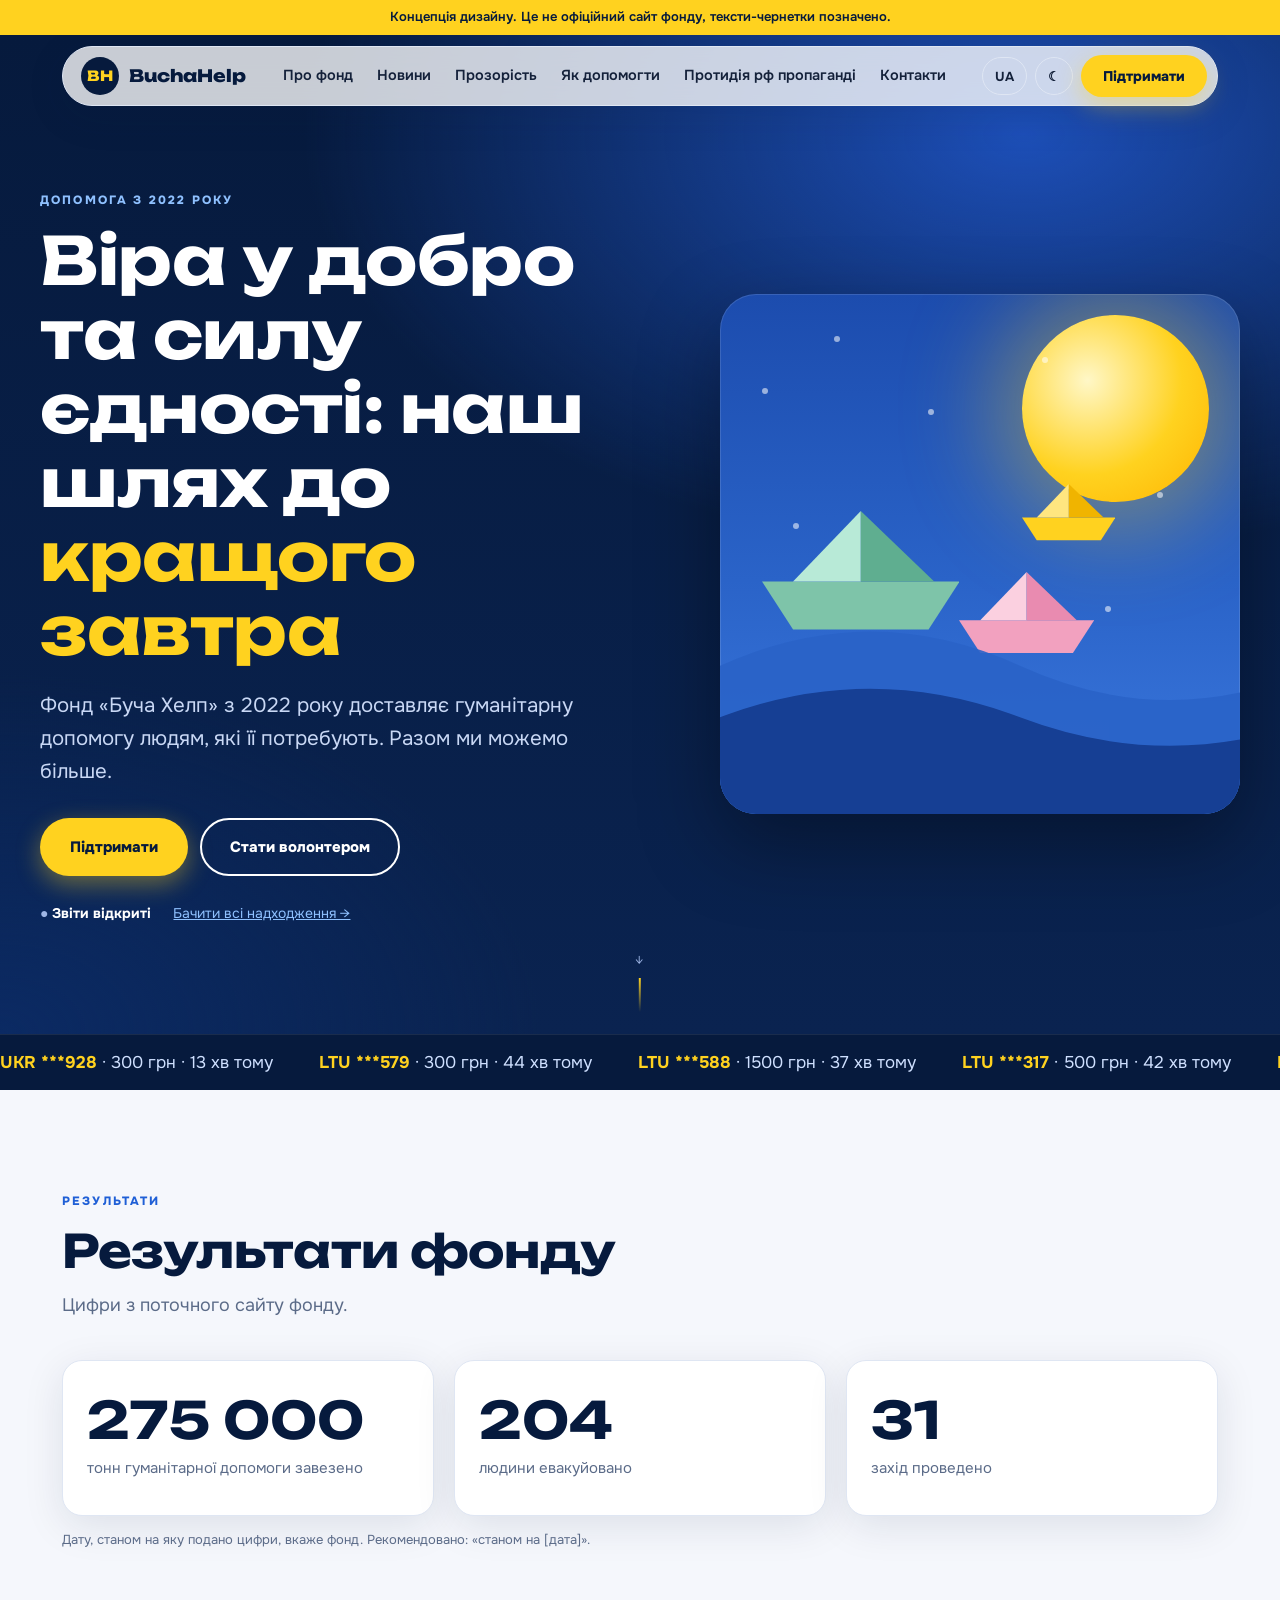
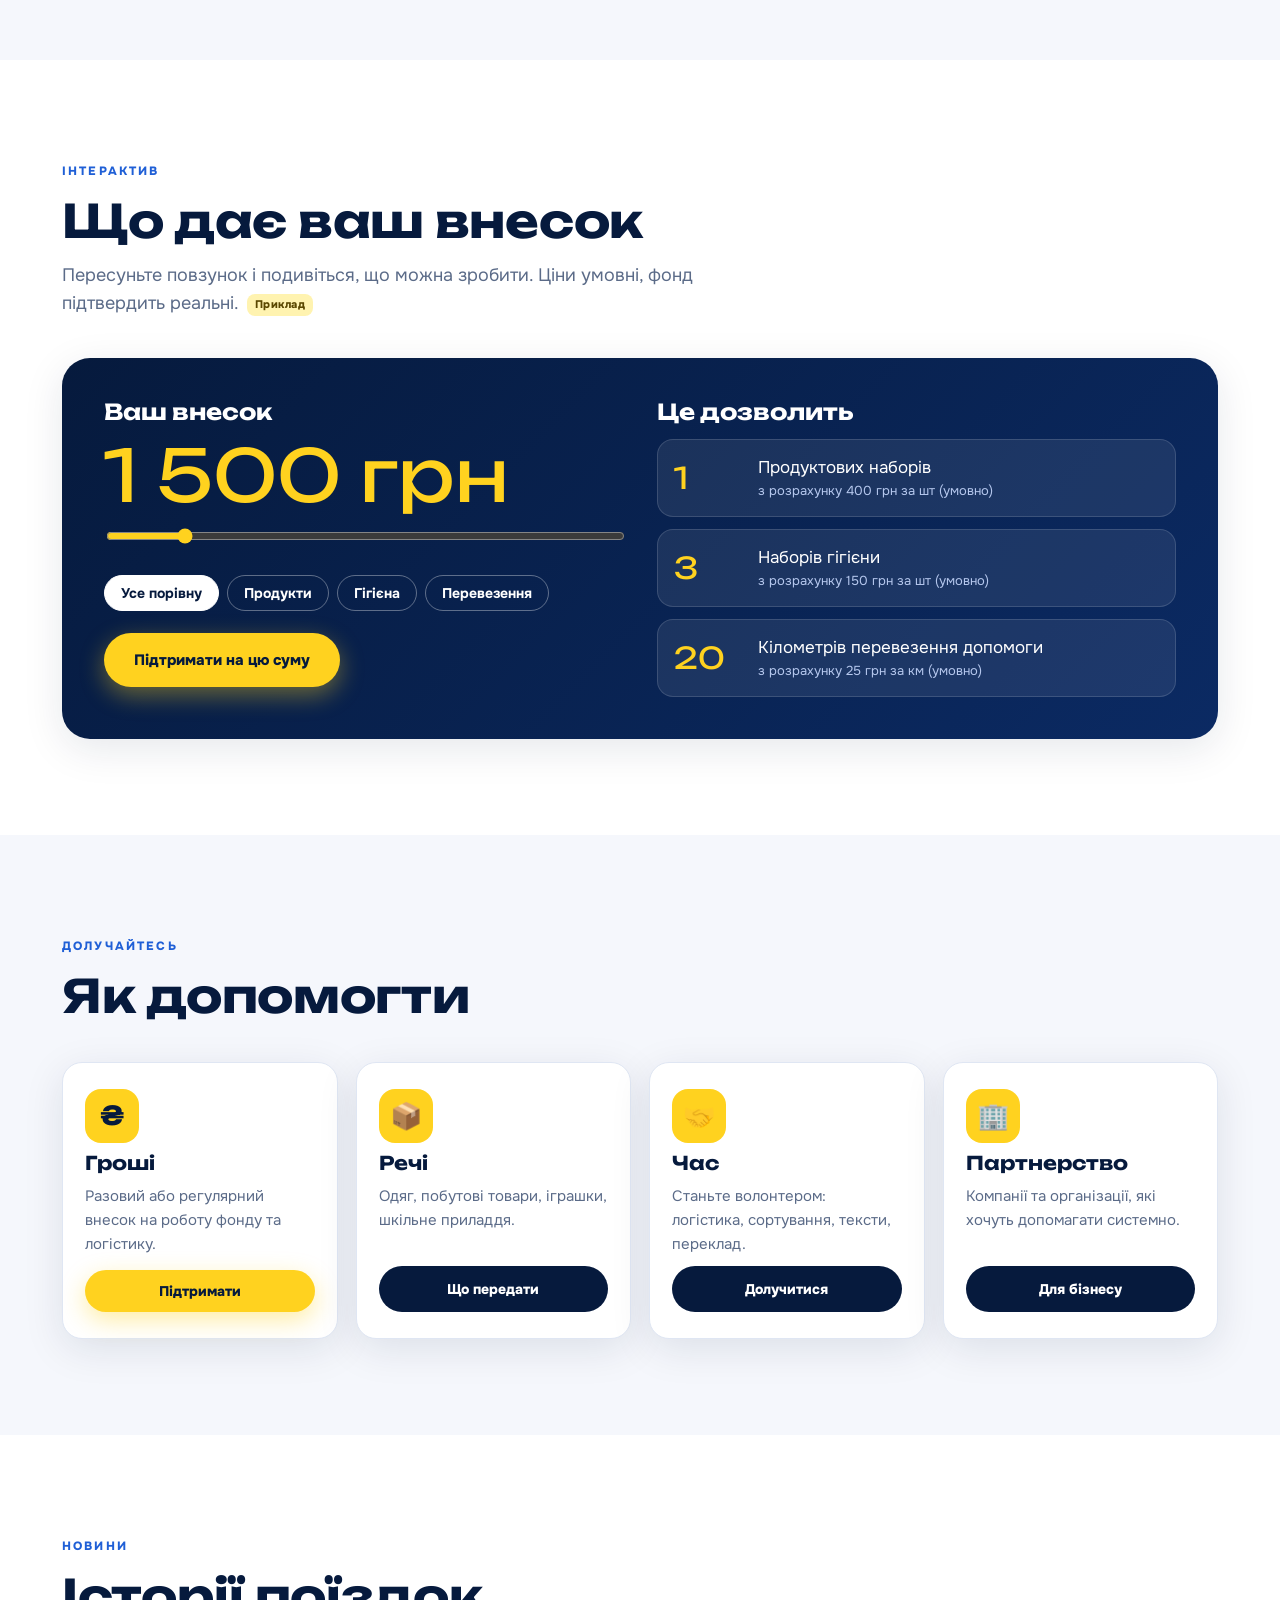
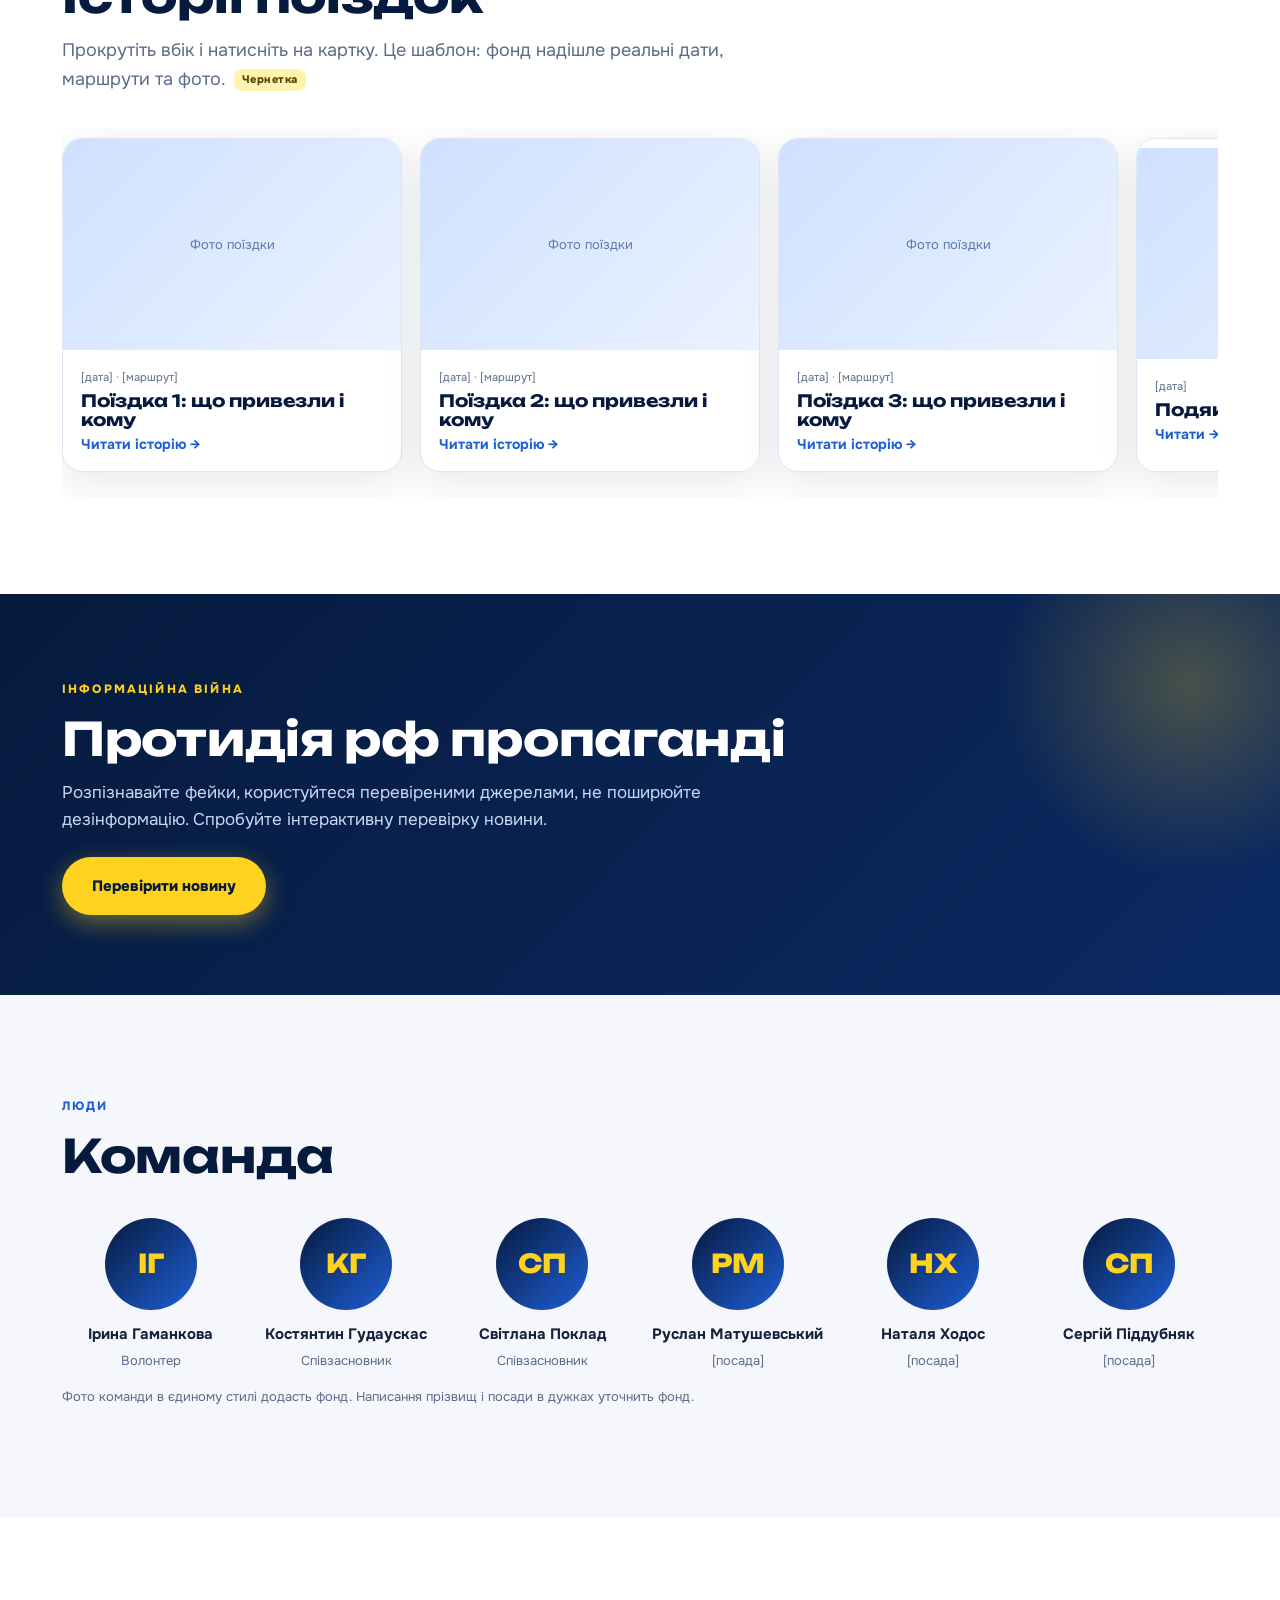
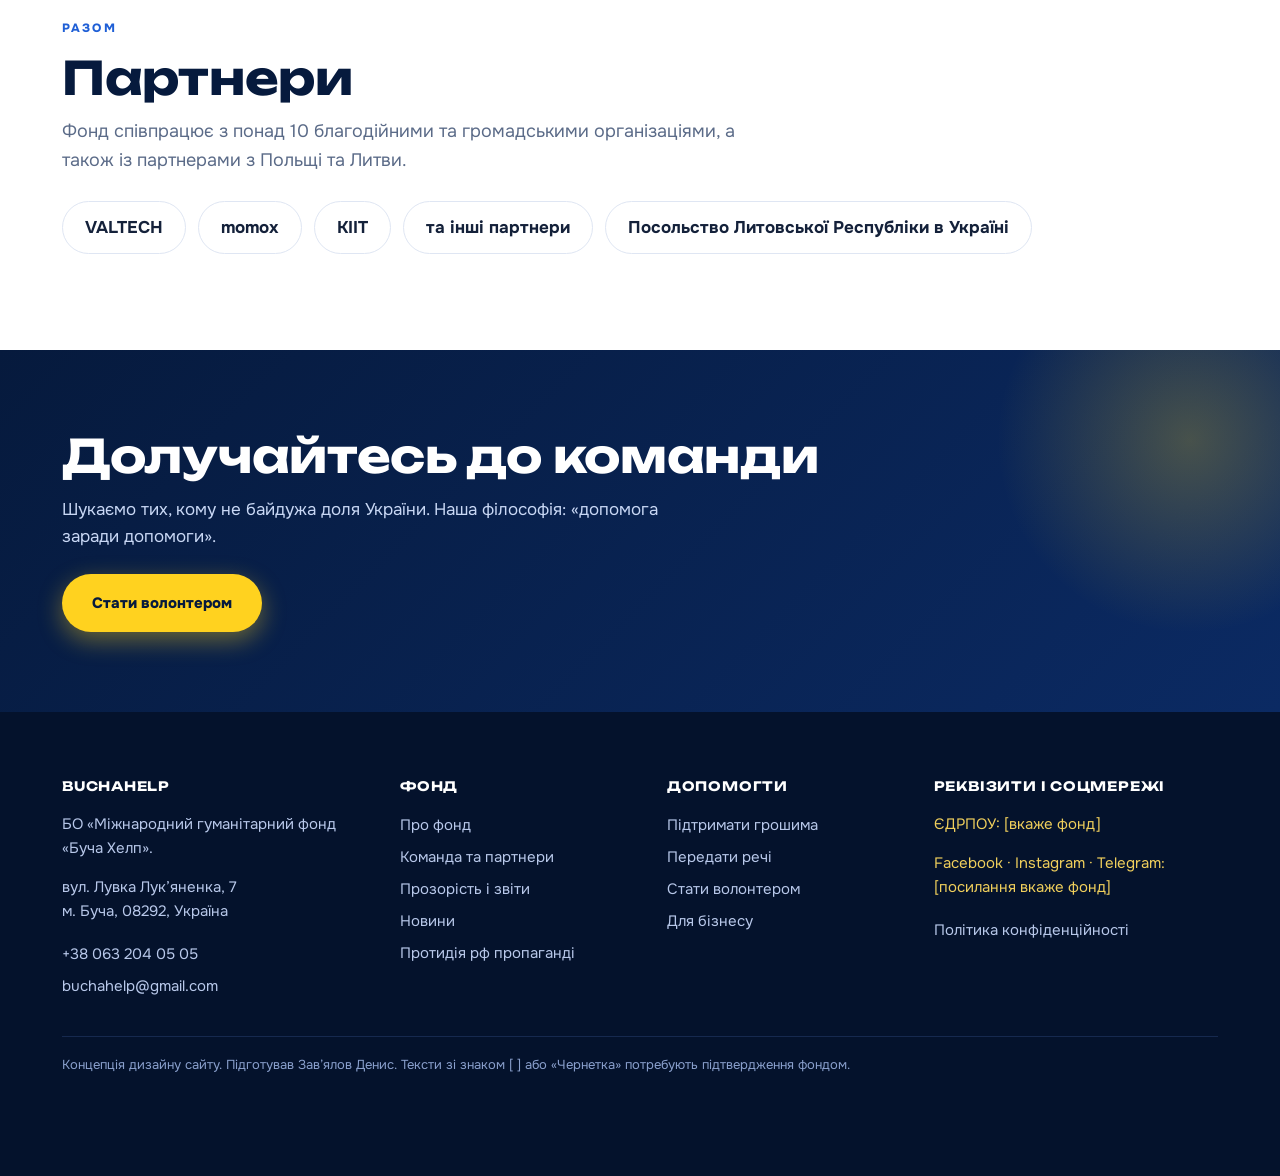
==== index.html @ 30ca65ab "Add files via upload" ====
<!doctype html>
<html lang="uk"><head><meta charset="utf-8"><meta name="viewport" content="width=device-width,initial-scale=1">
<meta name="robots" content="noindex,nofollow"><title>Допомога та відбудова | BuchaHelp (концепція)</title>
<meta name="description" content="Фонд «Буча Хелп»: гуманітарна допомога, відкриті звіти, способи допомогти.">
<link rel="stylesheet" href="site.css"></head>
<body data-page="index.html">

<section class="hero" id="top">
  <div class="wrap grid">
    <div>
      <span class="eyebrow" style="color:#8fc1ff" data-i18n="hero.m2">Допомога з 2022 року</span>
      <h1 id="heroTitle">Віра у добро та силу єдності: наш шлях до кращого завтра</h1>
      <p class="lead" data-i18n="hero.lead">Фонд «Буча Хелп» з 2022 року доставляє гуманітарну допомогу людям, які її потребують. Разом ми можемо більше.</p>
      <div class="actions"><button class="btn primary" data-donate data-i18n="cta.donate">Підтримати</button><a class="btn ghost" href="help.html#time" data-i18n="cta.vol">Стати волонтером</a></div>
      <div class="mini"><span>● <b data-i18n="hero.m1">Звіти відкриті</b></span><a href="transparency.html" style="color:#8fc1ff">Бачити всі надходження →</a></div>
    </div>
    <div class="scene" aria-hidden="true">
      <div class="orb"></div>
      <div class="dots"><i style="left:8%;top:18%"></i><i style="left:22%;top:8%;animation-delay:-2s"></i><i style="left:40%;top:22%;animation-delay:-4s"></i><i style="left:62%;top:12%;animation-delay:-1s"></i><i style="left:84%;top:38%;animation-delay:-5s"></i><i style="left:14%;top:44%;animation-delay:-3s"></i><i style="left:74%;top:60%;animation-delay:-6s"></i></div>
      <svg class="boat b1" viewBox="0 0 140 90"><polygon points="0,50 140,50 118,84 22,84" fill="#7ec4a9"/><polygon points="70,0 70,50 22,50" fill="#b8ead7"/><polygon points="70,0 70,50 122,50" fill="#5fae90"/></svg>
      <svg class="boat b2" viewBox="0 0 140 90"><polygon points="0,50 140,50 118,84 22,84" fill="#f2a1bf"/><polygon points="70,0 70,50 22,50" fill="#fbd0e0"/><polygon points="70,0 70,50 122,50" fill="#e98bb0"/></svg>
      <svg class="boat b3" viewBox="0 0 140 90"><polygon points="0,50 140,50 118,84 22,84" fill="#ffd21f"/><polygon points="70,0 70,50 22,50" fill="#ffe680"/><polygon points="70,0 70,50 122,50" fill="#f0b400"/></svg>
      <div class="waves">
        <div class="wave a"></div>
        <div class="wave b"></div>
      </div>
    </div>
  </div>
  <div class="scroll">↓<i></i></div>
</section>

<div class="ticker" aria-label="Приклад стрічки надходжень"><div class="track" id="tickTrack"></div></div>

<section class="block" id="nums"><div class="wrap">
  <span class="eyebrow">Результати</span>
  <h2 class="rv" data-i18n="s.nums">Результати фонду</h2>
  <p class="lead2 rv d1">Цифри з поточного сайту фонду.</p>
  <div class="nums">
    <div class="num rv"><b data-count="275000">0</b><span>тонн гуманітарної допомоги завезено</span></div>
    <div class="num rv d1"><b data-count="204">0</b><span>людини евакуйовано</span></div>
    <div class="num rv d2"><b data-count="31">0</b><span>захід проведено</span></div>
  </div>
  <p class="note">Дату, станом на яку подано цифри, вкаже фонд. Рекомендовано: «станом на [дата]».</p>
</div></section>

<section class="block alt" id="calc"><div class="wrap">
  <span class="eyebrow">Інтерактив</span>
  <h2 class="rv" data-i18n="s.calc">Що дає ваш внесок</h2>
  <p class="lead2 rv d1">Пересуньте повзунок і подивіться, що можна зробити. Ціни умовні, фонд підтвердить реальні.<span class="draft">Приклад</span></p>
  <div class="calc rv">
    <div>
      <h3>Ваш внесок</h3>
      <div class="big" id="calcBig">1 500 грн</div>
      <input class="range" id="calcRange" type="range" min="100" max="10000" step="50" value="1500" aria-label="Сума внеску">
      <div class="chips"><button class="chip on" data-f="all">Усе порівну</button><button class="chip" data-f="food">Продукти</button><button class="chip" data-f="hyg">Гігієна</button><button class="chip" data-f="km">Перевезення</button></div>
      <button class="btn primary" id="calcDonate" data-donate data-amount="1500">Підтримати на цю суму</button>
    </div>
    <div><h3>Це дозволить</h3><div class="res" id="calcOut" aria-live="polite" style="margin-top:14px"></div></div>
  </div>
</div></section>

<section class="block" id="ways"><div class="wrap">
  <span class="eyebrow">Долучайтесь</span>
  <h2 class="rv" data-i18n="s.ways">Як допомогти</h2>
  <div class="cards4">
    <div class="card rv"><div class="ic">₴</div><h3>Гроші</h3><p>Разовий або регулярний внесок на роботу фонду та логістику.</p><button class="btn primary sm" data-donate>Підтримати</button></div>
    <div class="card rv d1"><div class="ic">📦</div><h3>Речі</h3><p>Одяг, побутові товари, іграшки, шкільне приладдя.</p><a class="btn navy sm" href="help.html#things">Що передати</a></div>
    <div class="card rv d2"><div class="ic">🤝</div><h3>Час</h3><p>Станьте волонтером: логістика, сортування, тексти, переклад.</p><a class="btn navy sm" href="help.html#time">Долучитися</a></div>
    <div class="card rv d3"><div class="ic">🏢</div><h3>Партнерство</h3><p>Компанії та організації, які хочуть допомагати системно.</p><a class="btn navy sm" href="help.html#business">Для бізнесу</a></div>
  </div>
</div></section>

<section class="block alt" id="news"><div class="wrap">
  <span class="eyebrow">Новини</span>
  <h2 class="rv" data-i18n="s.trips">Історії поїздок</h2>
  <p class="lead2 rv d1">Прокрутіть вбік і натисніть на картку. Це шаблон: фонд надішле реальні дати, маршрути та фото.<span class="draft">Чернетка</span></p>
  <div class="tl">
    <button class="trip" data-title="Поїздка 1: [маршрут]" data-meta="[дата] · [маршрут]"><div class="ph">Фото поїздки</div><div class="in"><small>[дата] · [маршрут]</small><h3>Поїздка 1: що привезли і кому</h3><span class="more">Читати історію →</span></div></button>
    <button class="trip" data-title="Поїздка 2: [маршрут]" data-meta="[дата] · [маршрут]"><div class="ph">Фото поїздки</div><div class="in"><small>[дата] · [маршрут]</small><h3>Поїздка 2: що привезли і кому</h3><span class="more">Читати історію →</span></div></button>
    <button class="trip" data-title="Поїздка 3: [маршрут]" data-meta="[дата] · [маршрут]"><div class="ph">Фото поїздки</div><div class="in"><small>[дата] · [маршрут]</small><h3>Поїздка 3: що привезли і кому</h3><span class="more">Читати історію →</span></div></button>
    <button class="trip" data-title="Подяка партнерам" data-meta="[дата]"><div class="ph">Фото</div><div class="in"><small>[дата]</small><h3>Подяка партнерам</h3><span class="more">Читати →</span></div></button>
  </div>
</div></section>

<section class="band"><div class="wrap">
  <span class="eyebrow" style="color:#ffd21f">Інформаційна війна</span>
  <h2 data-i18n="s.dis">Протидія рф пропаганді</h2>
  <p style="margin:14px 0 24px">Розпізнавайте фейки, користуйтеся перевіреними джерелами, не поширюйте дезінформацію. Спробуйте інтерактивну перевірку новини.</p>
  <a class="btn primary" href="disinfo.html">Перевірити новину</a>
</div></section>

<section class="block" id="team"><div class="wrap">
  <span class="eyebrow">Люди</span>
  <h2 class="rv" data-i18n="s.team">Команда</h2>
  <div class="team">
    <div class="person rv"><div class="av">ІГ</div><b>Ірина Гаманкова</b><span>Волонтер</span></div>
    <div class="person rv d1"><div class="av">КГ</div><b>Костянтин Гудаускас</b><span>Співзасновник</span></div>
    <div class="person rv d2"><div class="av">СП</div><b>Світлана Поклад</b><span>Співзасновник</span></div>
    <div class="person rv d3"><div class="av">РМ</div><b>Руслан Матушевський</b><span>[посада]</span></div>
    <div class="person rv"><div class="av">НХ</div><b>Наталя Ходос</b><span>[посада]</span></div>
    <div class="person rv d1"><div class="av">СП</div><b>Сергій Піддубняк</b><span>[посада]</span></div>
  </div>
  <p class="note">Фото команди в єдиному стилі додасть фонд. Написання прізвищ і посади в дужках уточнить фонд.</p>
</div></section>

<section class="block alt"><div class="wrap">
  <span class="eyebrow">Разом</span>
  <h2 class="rv" data-i18n="s.partners">Партнери</h2>
  <p class="lead2 rv d1">Фонд співпрацює з понад 10 благодійними та громадськими організаціями, а також із партнерами з Польщі та Литви.</p>
  <div class="chips2"><span class="pchip">VALTECH</span><span class="pchip">momox</span><span class="pchip">KIIT</span><span class="pchip">та інші партнери</span><span class="pchip">Посольство Литовської Республіки в Україні</span></div>
</div></section>

<section class="band"><div class="wrap">
  <h2>Долучайтесь до команди</h2>
  <p style="margin:14px 0 24px">Шукаємо тих, кому не байдужа доля України. Наша філософія: «допомога заради допомоги».</p>
  <a class="btn primary" href="help.html#time" data-i18n="cta.vol">Стати волонтером</a>
</div></section>

<script src="site.js"></script>
</body></html>
---- site.css ----
@import url('https://fonts.googleapis.com/css2?family=Onest:wght@400;500;600;700;800&family=Unbounded:wght@500;700;800&display=swap');
:root{
  --navy:#061a3d;--navy2:#0b2a63;--blue:#1f5fd6;--sky:#8fc1ff;--yellow:#ffd21f;--yellow2:#ffbf00;
  --bg:#f5f7fc;--card:#fff;--line:#dfe6f3;--text:#14213a;--muted:#5b6b88;--ink:#061a3d;--glass:rgba(255,255,255,.78);
  --shadow:0 10px 40px rgba(6,26,61,.10);--r:20px;
  --head:'Unbounded','Onest','Segoe UI',Arial,sans-serif;--body:'Onest','Segoe UI',Roboto,Arial,sans-serif;
}
[data-theme=dark]{--bg:#071225;--card:#0d1c38;--line:#1b2e55;--text:#e6edfb;--muted:#9fb0d2;--ink:#e6edfb;--glass:rgba(7,18,37,.78);--shadow:0 10px 40px rgba(0,0,0,.45)}
*{box-sizing:border-box}
html{scroll-behavior:smooth}
body{margin:0;font-family:var(--body);font-size:17px;line-height:1.6;color:var(--text);background:var(--bg);-webkit-font-smoothing:antialiased}
img,svg{max-width:100%}
a{color:inherit}
h1,h2,h3{font-family:var(--head);color:var(--ink);line-height:1.12;margin:0}
.wrap{max-width:1200px;margin:0 auto;padding:0 22px}
.sr{position:absolute;left:-9999px}
.progress{position:fixed;left:0;top:0;height:4px;width:0;background:linear-gradient(90deg,var(--yellow),var(--sky));z-index:200}
.ribbon{background:var(--yellow);color:var(--navy);font-size:13px;font-weight:600;text-align:center;padding:7px 12px;position:relative;z-index:120}
header.site{position:fixed;left:0;right:0;top:0;z-index:100;transition:all .3s;padding-top:0}
header.site.has-ribbon{top:34px}
header.site .bar{margin:12px auto 0;max-width:1200px;padding:0 22px}
.nav{display:flex;align-items:center;justify-content:space-between;gap:14px;background:var(--glass);backdrop-filter:blur(14px);-webkit-backdrop-filter:blur(14px);border:1px solid var(--line);border-radius:999px;padding:8px 10px 8px 18px;box-shadow:var(--shadow);transition:all .3s}
header.site.scrolled{top:0}
header.site.scrolled .bar{margin-top:8px}
.logo{display:flex;align-items:center;gap:10px;text-decoration:none;font-family:var(--head);font-weight:800;color:var(--ink);font-size:17px}
.logo .mark{width:38px;height:38px;border-radius:50%;background:var(--navy);color:var(--yellow);display:grid;place-items:center;font-size:14px}
.menu{display:flex;gap:2px;list-style:none;margin:0;padding:0;align-items:center}
.menu a{display:block;padding:9px 11px;border-radius:999px;text-decoration:none;font-weight:600;font-size:14.5px;color:var(--text);transition:background .2s}
.menu a:hover,.menu a.on{background:rgba(143,193,255,.22)}
.tools{display:flex;gap:8px;align-items:center}
.tool{border:1px solid var(--line);background:transparent;color:var(--text);border-radius:999px;height:38px;min-width:38px;padding:0 12px;font-weight:700;cursor:pointer;font-family:inherit;font-size:13px}
.tool:hover{background:rgba(143,193,255,.22)}
.burger{display:none}
.btn{display:inline-flex;align-items:center;justify-content:center;gap:8px;border-radius:999px;padding:15px 28px;font-weight:800;text-decoration:none;font-size:15px;border:2px solid transparent;cursor:pointer;font-family:inherit;transition:transform .2s,box-shadow .2s,background .2s;white-space:nowrap}
.btn:hover{transform:translateY(-2px)}
.btn.primary{background:var(--yellow);color:var(--navy);box-shadow:0 8px 24px rgba(255,210,31,.4)}
.btn.primary:hover{background:var(--yellow2)}
.btn.ghost{background:transparent;border-color:currentColor;color:inherit}
.btn.navy{background:var(--navy);color:#fff}
.btn.sm{padding:10px 20px;font-size:14px}
:focus-visible{outline:3px solid var(--sky);outline-offset:3px}

/* HERO */
.hero{position:relative;min-height:100svh;display:flex;align-items:center;color:#fff;overflow:hidden;background:radial-gradient(1200px 700px at 80% 10%,#1d4fb8 0%,transparent 60%),radial-gradient(900px 600px at 0% 100%,#0b2a63 0%,transparent 60%),linear-gradient(180deg,#061a3d,#0a2350)}
.hero .grid{position:relative;z-index:3;display:grid;grid-template-columns:1.1fr .9fr;gap:40px;align-items:center;padding:150px 0 110px}
.hero h1{color:#fff;font-size:clamp(34px,5.2vw,66px);letter-spacing:-.5px}
.hero h1 .hl{color:var(--yellow)}
.hero .w{display:inline-block;opacity:0;transform:translateY(30px);animation:up .8s cubic-bezier(.2,.8,.2,1) forwards}
.hero p.lead{font-size:clamp(17px,1.6vw,21px);color:#c9d8f5;max-width:560px;margin:22px 0 30px}
.actions{display:flex;gap:12px;flex-wrap:wrap}
.hero .mini{margin-top:26px;display:flex;gap:22px;flex-wrap:wrap;color:#9fb6e6;font-size:14px}
.hero .mini b{color:#fff}
@keyframes up{to{opacity:1;transform:none}}
.scene{position:relative;aspect-ratio:1/1;max-width:520px;margin-left:auto;width:100%;border-radius:36px;overflow:hidden;background:linear-gradient(180deg,#1c4cae 0%,#2a63c8 55%,#3b78de 100%);box-shadow:0 30px 80px rgba(0,0,0,.35),inset 0 0 0 1px rgba(255,255,255,.12)}
.orb{position:absolute;right:6%;top:4%;width:36%;aspect-ratio:1;border-radius:50%;background:radial-gradient(circle at 35% 35%,#fff7c7,var(--yellow) 55%,#ffb300);box-shadow:0 0 90px 30px rgba(255,210,31,.35);animation:pulse 6s ease-in-out infinite}
@keyframes pulse{50%{transform:scale(1.06)}}
.waves{position:absolute;left:0;right:0;bottom:0;height:44%}
.wave{position:absolute;left:0;right:0;bottom:0;height:100%;background-repeat:repeat-x;background-size:600px 100%}
.wave.a{background-image:url("data:image/svg+xml,%3Csvg xmlns='http://www.w3.org/2000/svg' viewBox='0 0 600 200' preserveAspectRatio='none'%3E%3Cpath d='M0 70 Q150 10 300 70 T600 70 V200 H0Z' fill='%232a63c8'/%3E%3C/svg%3E");animation:drift 14s linear infinite;opacity:.9}
.wave.b{background-image:url("data:image/svg+xml,%3Csvg xmlns='http://www.w3.org/2000/svg' viewBox='0 0 600 200' preserveAspectRatio='none'%3E%3Cpath d='M0 95 Q150 45 300 95 T600 95 V200 H0Z' fill='%23163f94'/%3E%3C/svg%3E");animation:drift 9s linear infinite reverse;bottom:-10%}
@keyframes drift{to{background-position-x:-600px}}
.boat{position:absolute;animation:bob 5s ease-in-out infinite}
.boat.b1{left:8%;bottom:34%;width:38%}
.boat.b2{left:46%;bottom:30%;width:26%;animation-delay:-1.8s}
.boat.b3{left:58%;bottom:52%;width:18%;animation-delay:-3s}
@keyframes bob{0%,100%{transform:translateY(0) rotate(-2deg)}50%{transform:translateY(-12px) rotate(3deg)}}
.dots i{position:absolute;width:6px;height:6px;border-radius:50%;background:rgba(255,255,255,.55);animation:float 8s ease-in-out infinite}
@keyframes float{50%{transform:translateY(-26px)}}
.scroll{position:absolute;left:50%;bottom:22px;transform:translateX(-50%);z-index:4;color:#9fb6e6;font-size:12px;letter-spacing:.2em;text-transform:uppercase;text-align:center}
.scroll i{display:block;width:2px;height:34px;background:linear-gradient(var(--yellow),transparent);margin:8px auto 0;animation:drop 1.8s ease-in-out infinite}
@keyframes drop{0%{transform:scaleY(0);transform-origin:top}50%{transform:scaleY(1);transform-origin:top}51%{transform-origin:bottom}100%{transform:scaleY(0);transform-origin:bottom}}

/* ticker */
.ticker{background:var(--navy);color:#cfe0ff;overflow:hidden;white-space:nowrap;border-top:1px solid rgba(255,255,255,.08)}
.ticker .track{display:inline-flex;gap:46px;padding:14px 0;animation:marq 38s linear infinite}
.ticker:hover .track{animation-play-state:paused}
.ticker span b{color:var(--yellow)}
.ticker .demo{color:#7f95c4;font-size:12px}
@keyframes marq{to{transform:translateX(-50%)}}

/* sections */
section.block{padding:96px 0;position:relative}
section.alt{background:var(--card)}
.eyebrow{display:inline-block;font-weight:800;font-size:12px;letter-spacing:.18em;text-transform:uppercase;color:var(--blue);margin-bottom:14px}
h2{font-size:clamp(28px,3.6vw,46px);letter-spacing:-.3px}
.lead2{color:var(--muted);max-width:680px;margin:14px 0 0;font-size:18px}
.rv{opacity:0;transform:translateY(28px);transition:opacity .8s cubic-bezier(.2,.8,.2,1),transform .8s cubic-bezier(.2,.8,.2,1)}
.rv.in{opacity:1;transform:none}
.rv.d1{transition-delay:.08s}.rv.d2{transition-delay:.16s}.rv.d3{transition-delay:.24s}
.nums{display:grid;grid-template-columns:repeat(3,1fr);gap:20px;margin-top:40px}
.num{background:var(--card);border:1px solid var(--line);border-radius:var(--r);padding:34px 24px;box-shadow:var(--shadow)}
.num b{display:block;font-family:var(--head);font-size:clamp(34px,4vw,54px);color:var(--ink);line-height:1;margin-bottom:8px;white-space:nowrap}
.num span{color:var(--muted);font-size:15px}
.note{font-size:13px;color:var(--muted);margin-top:14px}
.draft{display:inline-block;background:#fff3b0;color:#5a4700;border-radius:8px;font-size:11px;padding:2px 8px;margin-left:8px;vertical-align:middle;font-weight:800;letter-spacing:.04em}

/* calculator */
.calc{display:grid;grid-template-columns:1fr 1fr;gap:34px;margin-top:40px;background:linear-gradient(135deg,var(--navy),var(--navy2));border-radius:28px;padding:42px;color:#fff;box-shadow:var(--shadow)}
.calc h3{color:#fff;font-size:22px;margin-bottom:6px}
.big{font-family:var(--head);font-size:clamp(40px,6vw,72px);color:var(--yellow);line-height:1;margin:14px 0 6px}
.range{width:100%;accent-color:var(--yellow);height:34px}
.chips{display:flex;gap:8px;flex-wrap:wrap;margin:14px 0 22px}
.chip{border:1.5px solid rgba(255,255,255,.35);background:transparent;color:#fff;border-radius:999px;padding:8px 16px;font-weight:700;cursor:pointer;font-family:inherit;font-size:14px}
.chip.on{background:#fff;color:var(--navy);border-color:#fff}
.res{display:grid;gap:12px}
.res .it{display:flex;align-items:center;gap:14px;background:rgba(255,255,255,.08);border:1px solid rgba(255,255,255,.14);border-radius:16px;padding:14px 16px}
.res .it .n{font-family:var(--head);font-size:30px;color:var(--yellow);min-width:70px}
.res .it small{color:#b6c8ee;display:block;font-size:13px}

/* cards */
.cards4{display:grid;grid-template-columns:repeat(4,1fr);gap:18px;margin-top:40px}
.cards3{display:grid;grid-template-columns:repeat(3,1fr);gap:18px;margin-top:40px}
.card{background:var(--card);border:1px solid var(--line);border-radius:var(--r);padding:26px 22px;display:flex;flex-direction:column;gap:10px;box-shadow:var(--shadow);transition:transform .3s,box-shadow .3s}
.card:hover{transform:translateY(-6px)}
.card .ic{width:54px;height:54px;border-radius:16px;background:var(--yellow);display:grid;place-items:center;font-size:26px;color:var(--navy);font-weight:800;font-family:var(--head)}
.card h3{font-size:19px}
.card p{margin:0;color:var(--muted);font-size:15px;flex:1}

/* timeline */
.tl{display:flex;gap:18px;overflow-x:auto;scroll-snap-type:x mandatory;padding:10px 4px 26px;margin-top:34px}
.tl::-webkit-scrollbar{height:8px}.tl::-webkit-scrollbar-thumb{background:var(--line);border-radius:8px}
.trip{flex:0 0 min(340px,82vw);scroll-snap-align:start;background:var(--card);border:1px solid var(--line);border-radius:var(--r);overflow:hidden;cursor:pointer;box-shadow:var(--shadow);transition:transform .3s;text-align:left;padding:0;font-family:inherit;color:inherit}
.trip:hover{transform:translateY(-6px)}
.trip .ph{aspect-ratio:16/10;background:linear-gradient(135deg,#cfe1ff,#eaf2ff);display:grid;place-items:center;color:#5b78aa;font-size:13px;position:relative}
[data-theme=dark] .trip .ph{background:linear-gradient(135deg,#12305f,#0b2250)}
.trip .in{padding:18px}
.trip small{color:var(--muted)}
.trip h3{font-size:17px;margin:6px 0}
.trip .more{color:var(--blue);font-weight:700;font-size:14px}

/* band */
.band{background:linear-gradient(135deg,var(--navy),var(--navy2));color:#fff;padding:80px 0;position:relative;overflow:hidden}
.band h2{color:#fff}.band p{color:#c9d8f5;max-width:640px}
.band:before{content:"";position:absolute;right:-120px;top:-120px;width:420px;height:420px;border-radius:50%;background:radial-gradient(circle,rgba(255,210,31,.25),transparent 65%)}

/* team */
.team{display:grid;grid-template-columns:repeat(6,1fr);gap:18px;margin-top:36px}
.person{text-align:center}
.person .av{width:92px;height:92px;border-radius:50%;background:linear-gradient(135deg,var(--navy),var(--blue));color:var(--yellow);display:grid;place-items:center;font-weight:800;font-size:26px;margin:0 auto 12px;font-family:var(--head);transition:transform .3s}
.person:hover .av{transform:scale(1.08) rotate(-4deg)}
.person b{display:block;font-size:15px}.person span{font-size:13px;color:var(--muted)}
.chips2{display:flex;flex-wrap:wrap;gap:12px;margin-top:26px}
.pchip{border:1px solid var(--line);background:var(--card);border-radius:999px;padding:12px 22px;font-weight:700}

/* footer */
footer.site{background:#04122c;color:#b8c8ea;padding:64px 0 100px;font-size:15px}
footer.site h4{color:#fff;font-family:var(--head);font-size:13px;margin:0 0 12px;letter-spacing:.06em}
footer.site a{display:block;color:#b8c8ea;text-decoration:none;padding:4px 0}
footer.site a:hover{color:#fff}
.fgrid{display:grid;grid-template-columns:1.3fr 1fr 1fr 1.2fr;gap:30px}
.fbot{border-top:1px solid #16294f;margin-top:34px;padding-top:18px;font-size:13px;color:#8aa0cd}
.ph-y{color:#f0cf5c}
.sticky{display:none}

/* pages */
.page-hero{background:linear-gradient(160deg,var(--navy),var(--navy2));color:#fff;padding:170px 0 70px}
.page-hero h1{color:#fff;font-size:clamp(30px,4.6vw,56px)}
.page-hero .crumbs{font-size:14px;color:#9fb6e6;margin-bottom:12px}
.page-hero p{color:#c9d8f5;max-width:640px;margin:16px 0 0}
.cols2{display:grid;grid-template-columns:1fr 1fr;gap:34px;align-items:start}
.list{padding-left:20px}
.panel{background:var(--card);border:1px solid var(--line);border-radius:24px;padding:28px;box-shadow:var(--shadow)}
.req{border:1.5px dashed var(--line);border-radius:16px;padding:18px;font-size:15px}
.qr{width:140px;height:140px;border:2px dashed var(--line);border-radius:14px;display:grid;place-items:center;color:var(--muted);font-size:12px;text-align:center;margin-top:10px}
.amounts{display:grid;grid-template-columns:repeat(5,1fr);gap:10px;margin:16px 0}
.amt{padding:16px 8px;border:2px solid var(--line);border-radius:14px;background:var(--card);font-weight:800;color:var(--ink);cursor:pointer;font-size:17px;font-family:inherit;transition:all .2s}
.amt:hover{border-color:var(--blue)}
.amt.on{border-color:var(--navy);background:var(--yellow);color:var(--navy)}
.tog{display:flex;gap:8px}
.tog button{flex:1;padding:12px;border:2px solid var(--line);background:var(--card);border-radius:14px;font-weight:700;color:var(--muted);cursor:pointer;font-family:inherit}
.tog button.on{border-color:var(--navy);color:var(--navy);background:rgba(143,193,255,.22)}
.inp{width:100%;padding:14px;border:1.5px solid var(--line);border-radius:14px;font:inherit;background:var(--card);color:var(--text)}
.form{display:grid;gap:12px;max-width:560px}
.form label{font-weight:700;font-size:14px}
.what{background:rgba(143,193,255,.18);border-radius:14px;padding:14px 16px;margin:12px 0;min-height:56px}

/* modal */
.modal{position:fixed;inset:0;background:rgba(3,10,25,.66);backdrop-filter:blur(6px);display:none;align-items:center;justify-content:center;z-index:300;padding:18px}
.modal.open{display:flex;animation:fade .25s}
@keyframes fade{from{opacity:0}}
.sheet{background:var(--card);color:var(--text);border-radius:26px;max-width:560px;width:100%;padding:30px;position:relative;max-height:92vh;overflow:auto;animation:pop .35s cubic-bezier(.2,.8,.2,1)}
@keyframes pop{from{transform:translateY(24px) scale(.97);opacity:0}}
.sheet .x{position:absolute;right:14px;top:14px;border:0;background:var(--bg);width:38px;height:38px;border-radius:50%;cursor:pointer;font-size:18px;color:var(--text)}
.steps{display:flex;gap:6px;margin-bottom:18px}
.steps i{flex:1;height:5px;border-radius:5px;background:var(--line)}
.steps i.on{background:var(--yellow)}
.sheet h3{font-size:22px;margin-bottom:8px}
.pay{display:grid;gap:10px;margin:14px 0}
.pay button{display:flex;justify-content:space-between;align-items:center;border:2px solid var(--line);background:var(--card);border-radius:14px;padding:14px 16px;font-weight:700;cursor:pointer;font-family:inherit;color:var(--text)}
.pay button:hover{border-color:var(--blue)}
.ok{text-align:center;padding:10px 0}
.ok .tick{width:84px;height:84px;border-radius:50%;background:var(--yellow);display:grid;place-items:center;margin:0 auto 14px;font-size:42px;color:var(--navy);animation:pop .5s}

/* checklist */
.chk{display:grid;gap:10px;margin-top:20px}
.chk label{display:flex;gap:12px;align-items:flex-start;background:var(--card);border:1.5px solid var(--line);border-radius:16px;padding:14px 16px;cursor:pointer;font-weight:600}
.chk input{width:22px;height:22px;accent-color:var(--navy);margin-top:2px;flex:none}
.meter{margin-top:22px;border-radius:20px;padding:22px;background:var(--card);border:1px solid var(--line)}
.bar2{height:14px;border-radius:14px;background:var(--line);overflow:hidden;margin:10px 0}
.bar2 i{display:block;height:100%;width:0;background:#e5484d;transition:width .5s,background .5s}
iframe.dash{width:100%;border:1px solid var(--line);border-radius:24px;height:1520px;background:#fff}
.kbd{font-size:13px;color:var(--muted)}

@media (max-width:1020px){
  .menu{display:none;position:absolute;left:22px;right:22px;top:68px;background:var(--card);border:1px solid var(--line);border-radius:22px;padding:10px;flex-direction:column;align-items:stretch;box-shadow:var(--shadow)}
  .menu.open{display:flex}
  .burger{display:inline-block}
  header.site .nav .btn.sm{display:none}
  .hero .grid,.calc,.cols2{grid-template-columns:1fr}
  .scene{max-width:360px;margin:0 auto}
  .cards4{grid-template-columns:1fr 1fr}.team{grid-template-columns:repeat(3,1fr)}.fgrid{grid-template-columns:1fr 1fr}
}
@media (max-width:640px){
  body{font-size:16px}
  section.block{padding:64px 0}
  .nums,.cards3,.cards4,.fgrid{grid-template-columns:1fr}
  .team{grid-template-columns:repeat(2,1fr)}
  .amounts{grid-template-columns:repeat(3,1fr)}
  .calc{padding:24px;border-radius:22px}
  .hero .grid{padding:130px 0 90px}
  .sticky{display:block;position:fixed;left:12px;right:12px;bottom:12px;z-index:90}
  .sticky .btn{width:100%;box-shadow:0 10px 30px rgba(0,0,0,.3)}
  .scroll{display:none}
}
@media (prefers-reduced-motion:reduce){
  *{animation:none!important;transition:none!important}
  .rv{opacity:1;transform:none}.hero .w{opacity:1;transform:none}
}
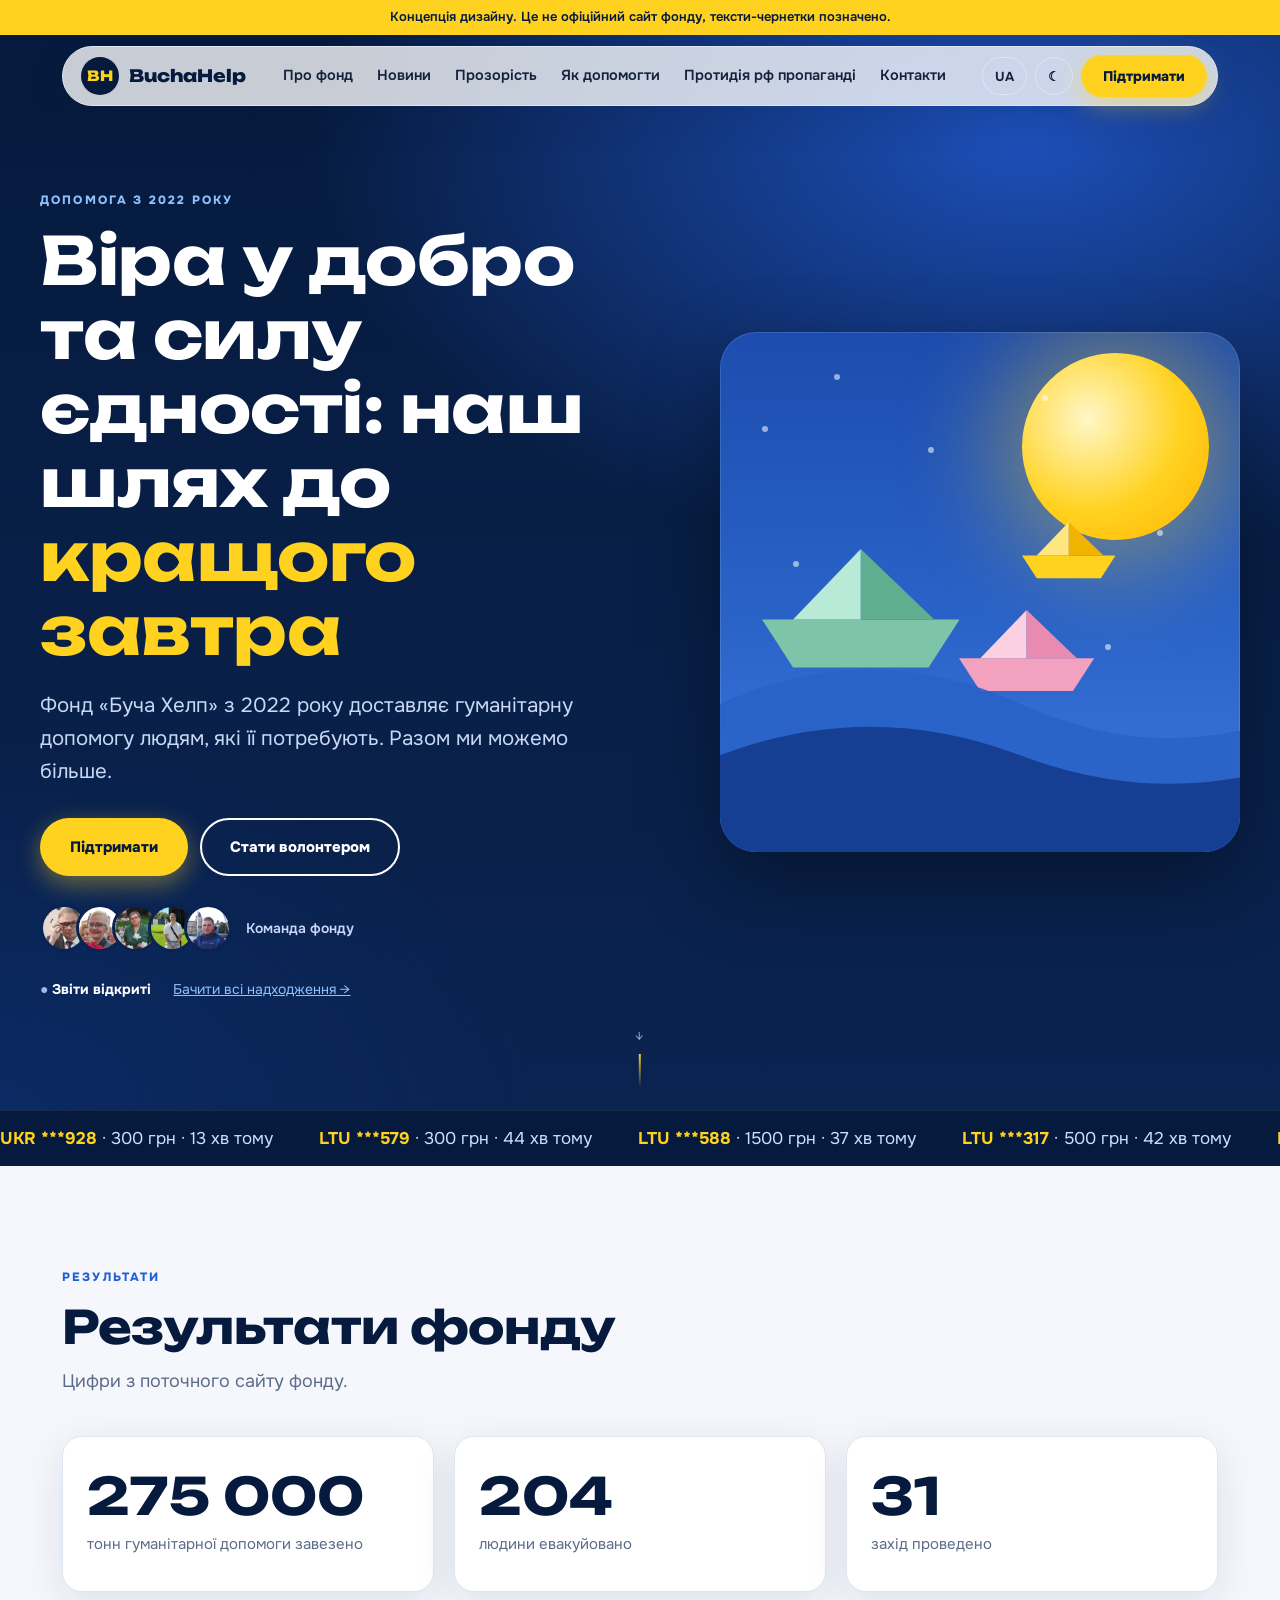
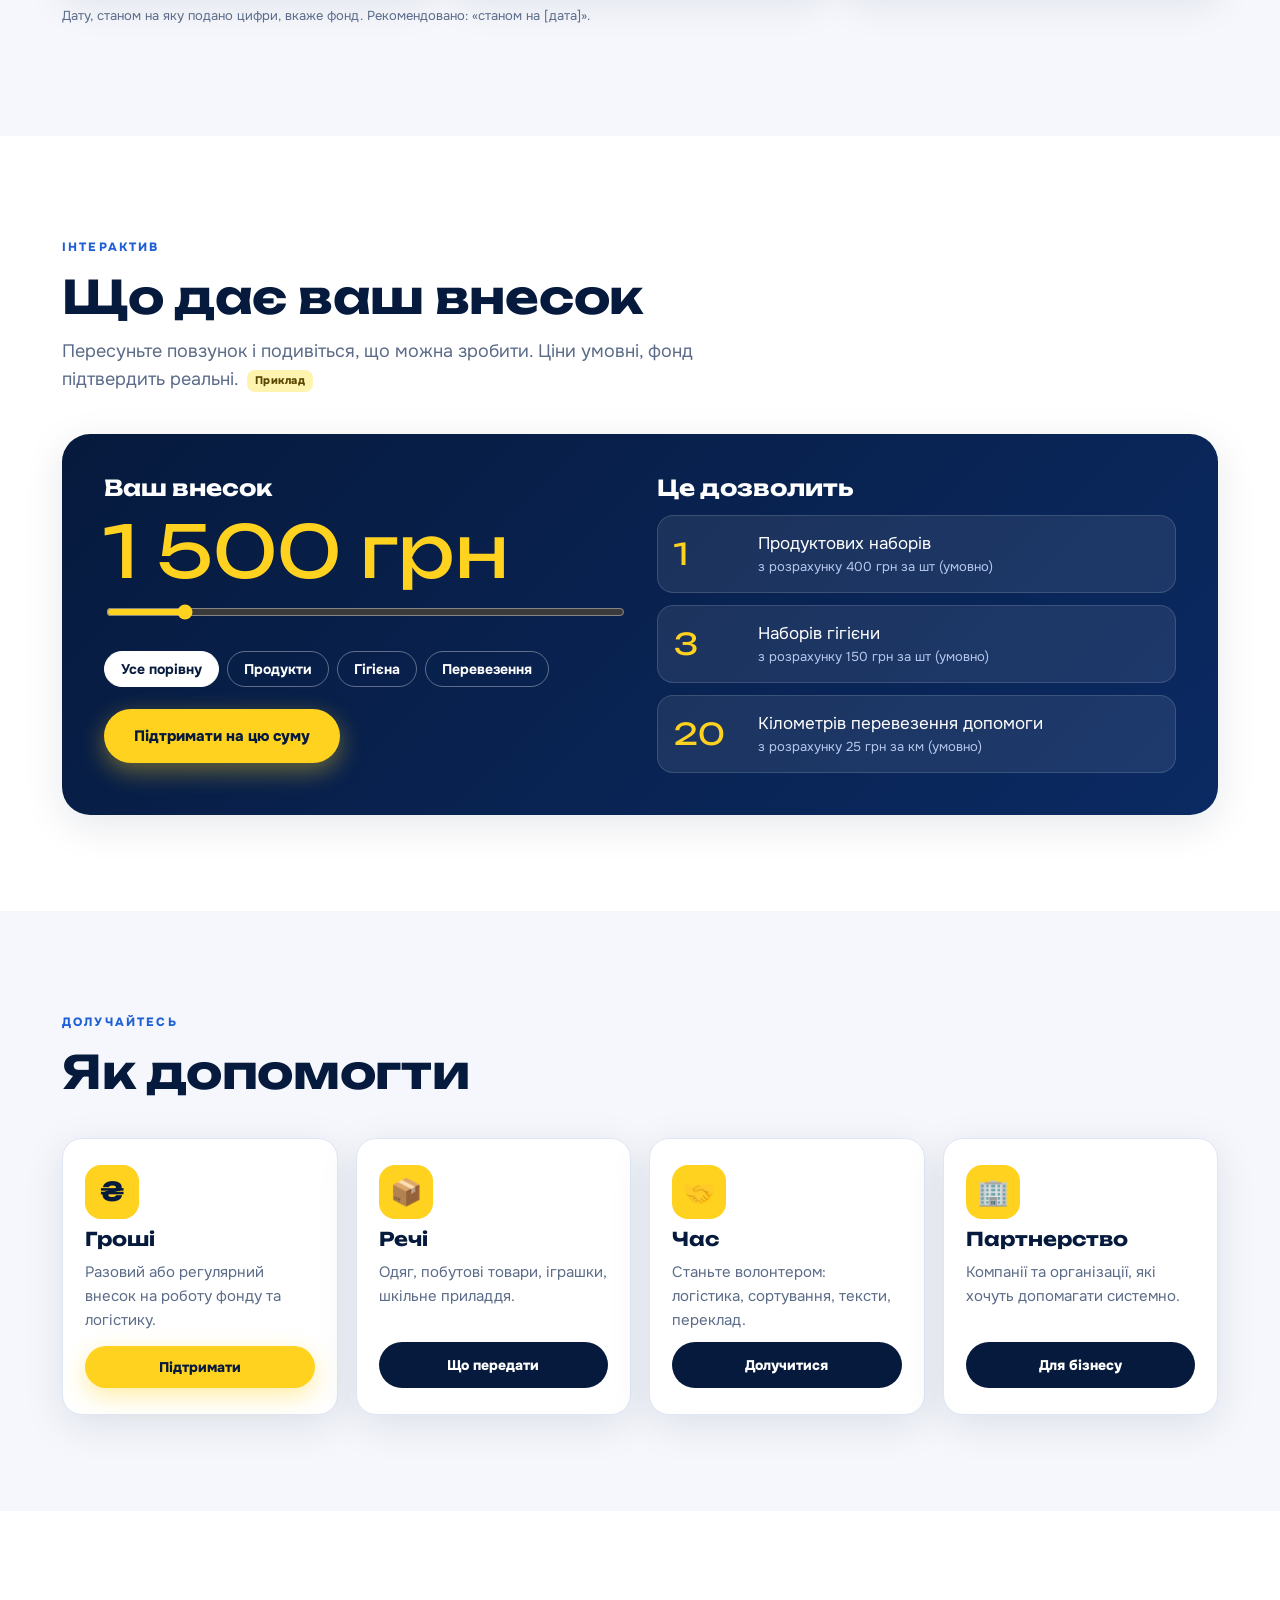
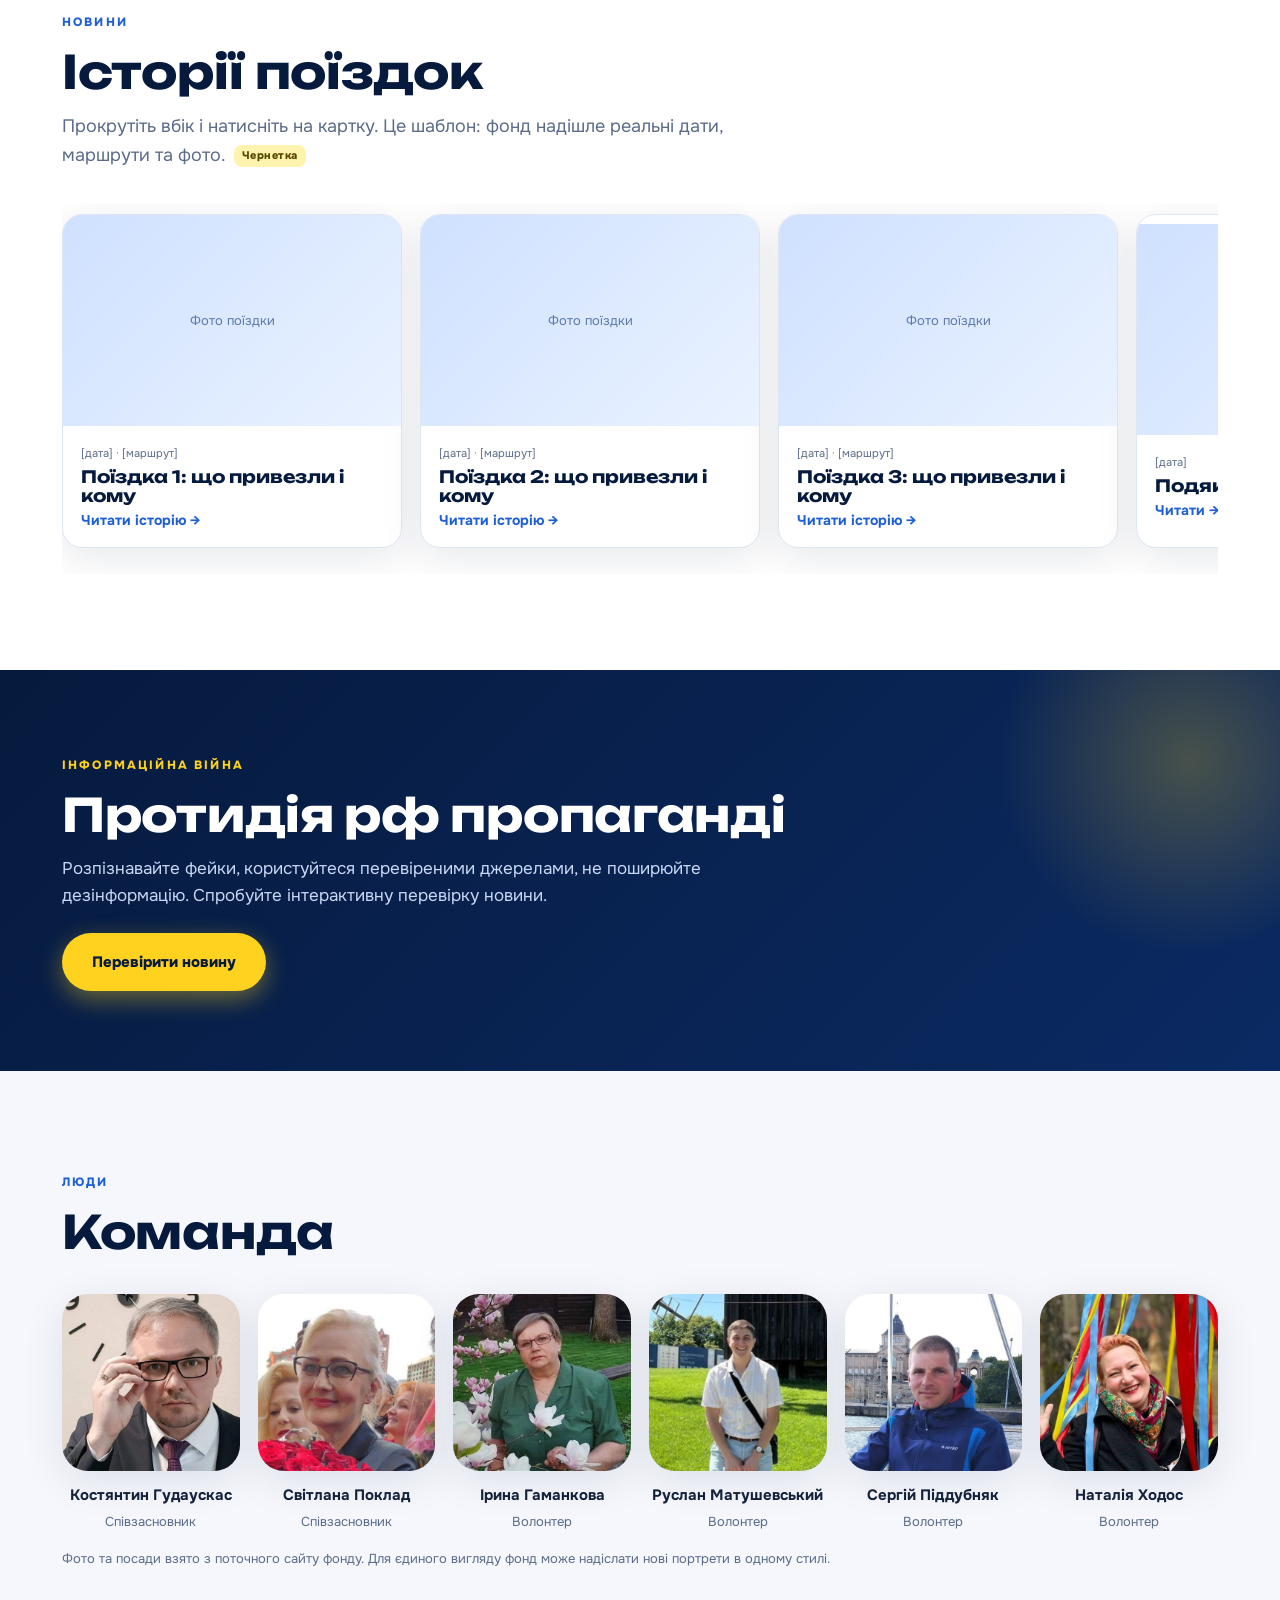
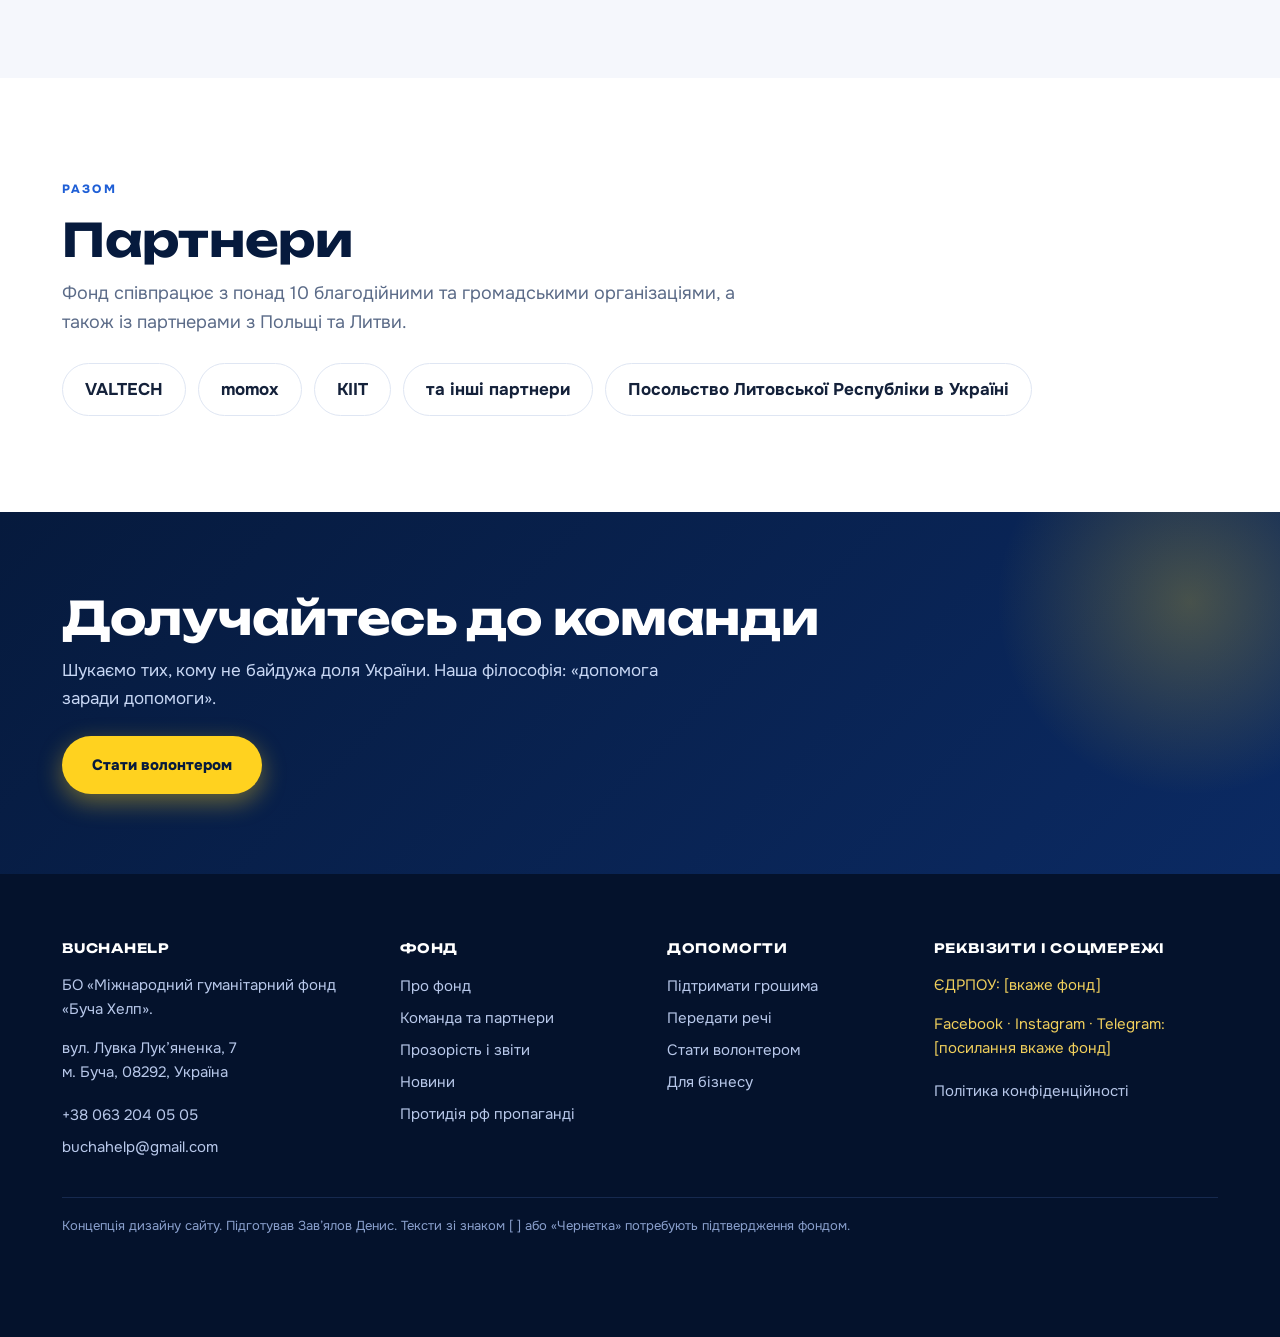
==== commit 60ee25ab: "Add files via upload" ====
--- a/index.html
+++ b/index.html
@@ -12,6 +12,7 @@
       <h1 id="heroTitle">Віра у добро та силу єдності: наш шлях до кращого завтра</h1>
       <p class="lead" data-i18n="hero.lead">Фонд «Буча Хелп» з 2022 року доставляє гуманітарну допомогу людям, які її потребують. Разом ми можемо більше.</p>
       <div class="actions"><button class="btn primary" data-donate data-i18n="cta.donate">Підтримати</button><a class="btn ghost" href="help.html#time" data-i18n="cta.vol">Стати волонтером</a></div>
+      <div class="faces" aria-label="Команда фонду"><img src="p-gudauskas.jpg" alt="Костянтин Гудаускас" width="48" height="48"><img src="p-poklad.jpg" alt="Світлана Поклад" width="48" height="48"><img src="p-gamankova.jpg" alt="Ірина Гаманкова" width="48" height="48"><img src="p-matushevskyi.jpg" alt="Руслан Матушевський" width="48" height="48"><img src="p-piddubniak.jpg" alt="Сергій Піддубняк" width="48" height="48"><span>Команда фонду</span></div>
       <div class="mini"><span>● <b data-i18n="hero.m1">Звіти відкриті</b></span><a href="transparency.html" style="color:#8fc1ff">Бачити всі надходження →</a></div>
     </div>
     <div class="scene" aria-hidden="true">
@@ -93,14 +94,14 @@
   <span class="eyebrow">Люди</span>
   <h2 class="rv" data-i18n="s.team">Команда</h2>
   <div class="team">
-    <div class="person rv"><div class="av">ІГ</div><b>Ірина Гаманкова</b><span>Волонтер</span></div>
-    <div class="person rv d1"><div class="av">КГ</div><b>Костянтин Гудаускас</b><span>Співзасновник</span></div>
-    <div class="person rv d2"><div class="av">СП</div><b>Світлана Поклад</b><span>Співзасновник</span></div>
-    <div class="person rv d3"><div class="av">РМ</div><b>Руслан Матушевський</b><span>[посада]</span></div>
-    <div class="person rv"><div class="av">НХ</div><b>Наталя Ходос</b><span>[посада]</span></div>
-    <div class="person rv d1"><div class="av">СП</div><b>Сергій Піддубняк</b><span>[посада]</span></div>
+    <div class="person rv "><img class="av" src="p-gudauskas.jpg" alt="Костянтин Гудаускас" loading="lazy" width="480" height="480"><b>Костянтин Гудаускас</b><span>Співзасновник</span></div>
+    <div class="person rv d1"><img class="av" src="p-poklad.jpg" alt="Світлана Поклад" loading="lazy" width="480" height="480"><b>Світлана Поклад</b><span>Співзасновник</span></div>
+    <div class="person rv d2"><img class="av" src="p-gamankova.jpg" alt="Ірина Гаманкова" loading="lazy" width="480" height="480"><b>Ірина Гаманкова</b><span>Волонтер</span></div>
+    <div class="person rv d3"><img class="av" src="p-matushevskyi.jpg" alt="Руслан Матушевський" loading="lazy" width="480" height="480"><b>Руслан Матушевський</b><span>Волонтер</span></div>
+    <div class="person rv "><img class="av" src="p-piddubniak.jpg" alt="Сергій Піддубняк" loading="lazy" width="480" height="480"><b>Сергій Піддубняк</b><span>Волонтер</span></div>
+    <div class="person rv d1"><img class="av" src="p-khodos.jpg" alt="Наталія Ходос" loading="lazy" width="480" height="480"><b>Наталія Ходос</b><span>Волонтер</span></div>
   </div>
-  <p class="note">Фото команди в єдиному стилі додасть фонд. Написання прізвищ і посади в дужках уточнить фонд.</p>
+  <p class="note">Фото та посади взято з поточного сайту фонду. Для єдиного вигляду фонд може надіслати нові портрети в одному стилі.</p>
 </div></section>
 
 <section class="block alt"><div class="wrap">
--- a/site.css
+++ b/site.css
@@ -136,8 +136,12 @@
 /* team */
 .team{display:grid;grid-template-columns:repeat(6,1fr);gap:18px;margin-top:36px}
 .person{text-align:center}
-.person .av{width:92px;height:92px;border-radius:50%;background:linear-gradient(135deg,var(--navy),var(--blue));color:var(--yellow);display:grid;place-items:center;font-weight:800;font-size:26px;margin:0 auto 12px;font-family:var(--head);transition:transform .3s}
-.person:hover .av{transform:scale(1.08) rotate(-4deg)}
+.person img.av{display:block;width:100%;height:auto;aspect-ratio:1;border-radius:26px;object-fit:cover;margin:0 0 12px;box-shadow:var(--shadow);transition:transform .3s}
+.person:hover img.av{transform:translateY(-6px)}
+.faces{display:flex;align-items:center;margin-top:28px}
+.faces img{width:48px;height:48px;border-radius:50%;object-fit:cover;border:3px solid #0a2350;margin-left:-12px;background:#fff}
+.faces img:first-child{margin-left:0}
+.faces span{margin-left:14px;color:#c9d8f5;font-size:14px;font-weight:600}
 .person b{display:block;font-size:15px}.person span{font-size:13px;color:var(--muted)}
 .chips2{display:flex;flex-wrap:wrap;gap:12px;margin-top:26px}
 .pchip{border:1px solid var(--line);background:var(--card);border-radius:999px;padding:12px 22px;font-weight:700}
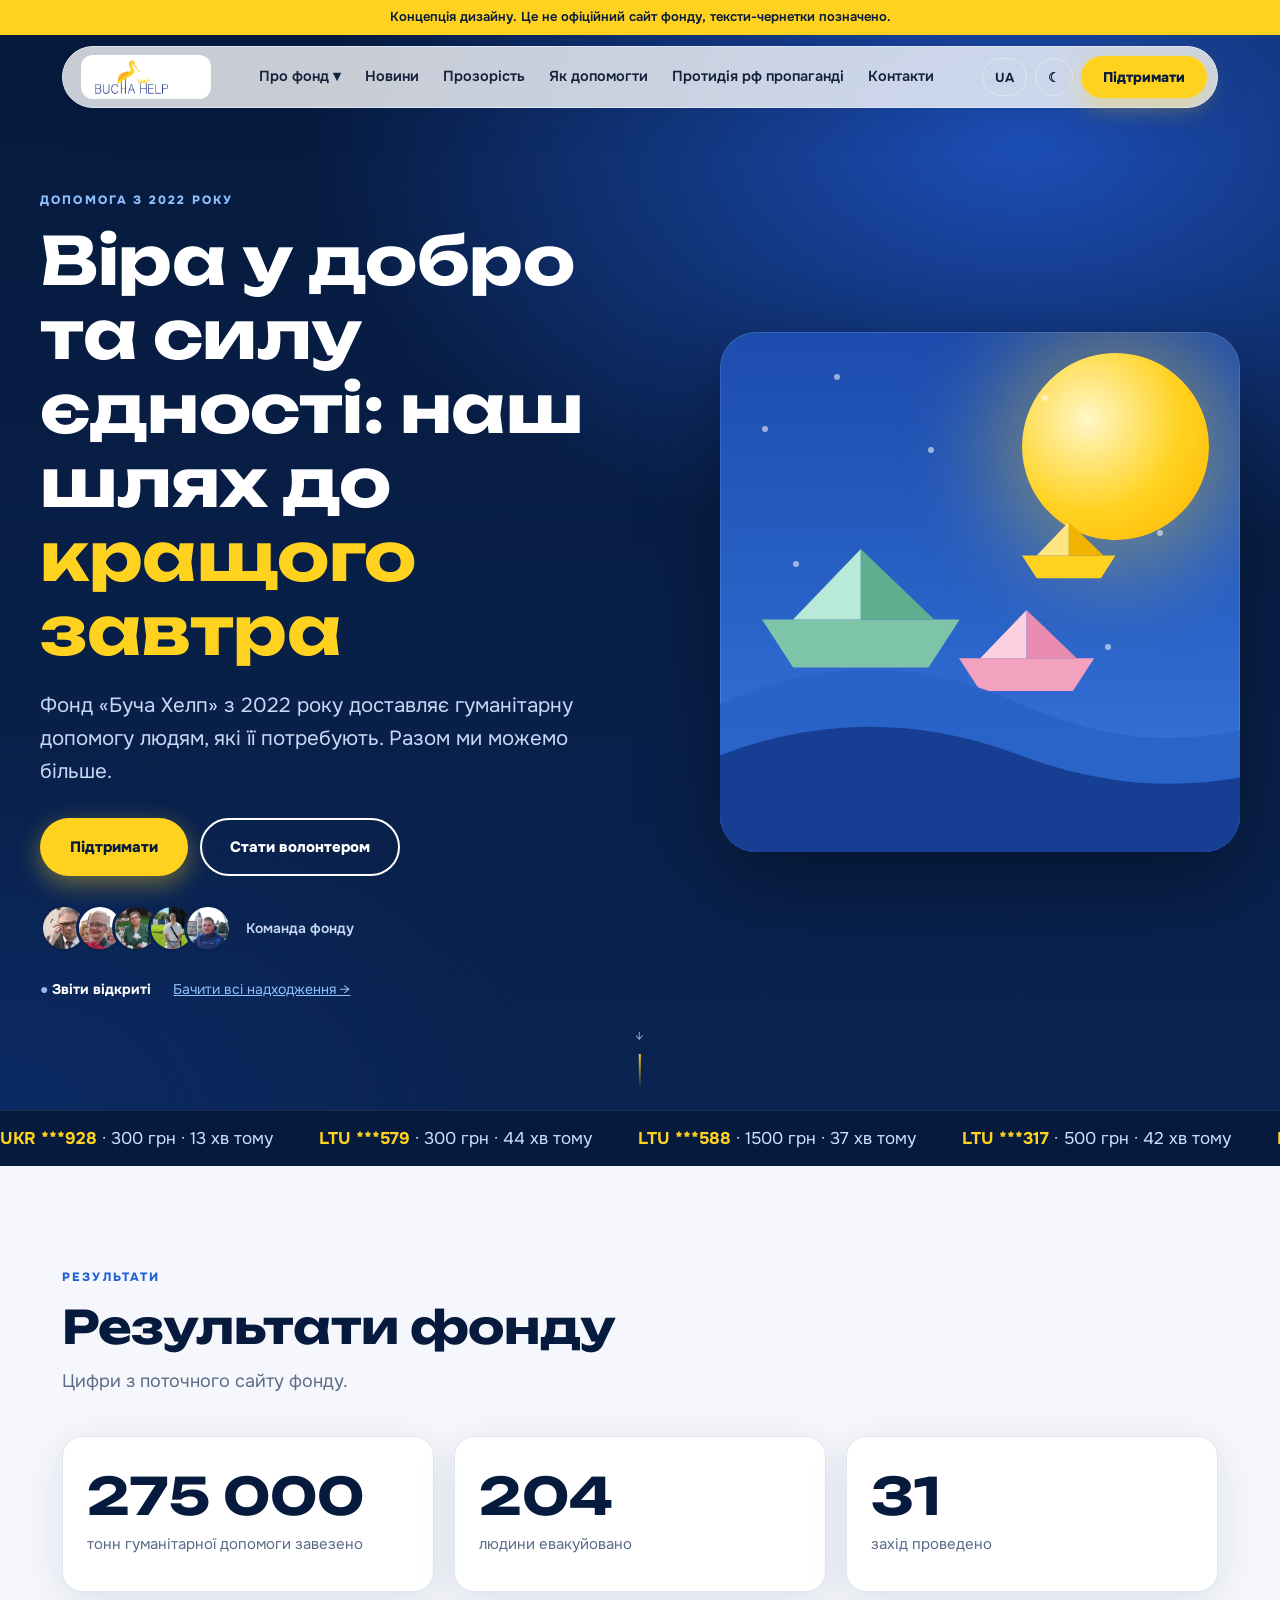
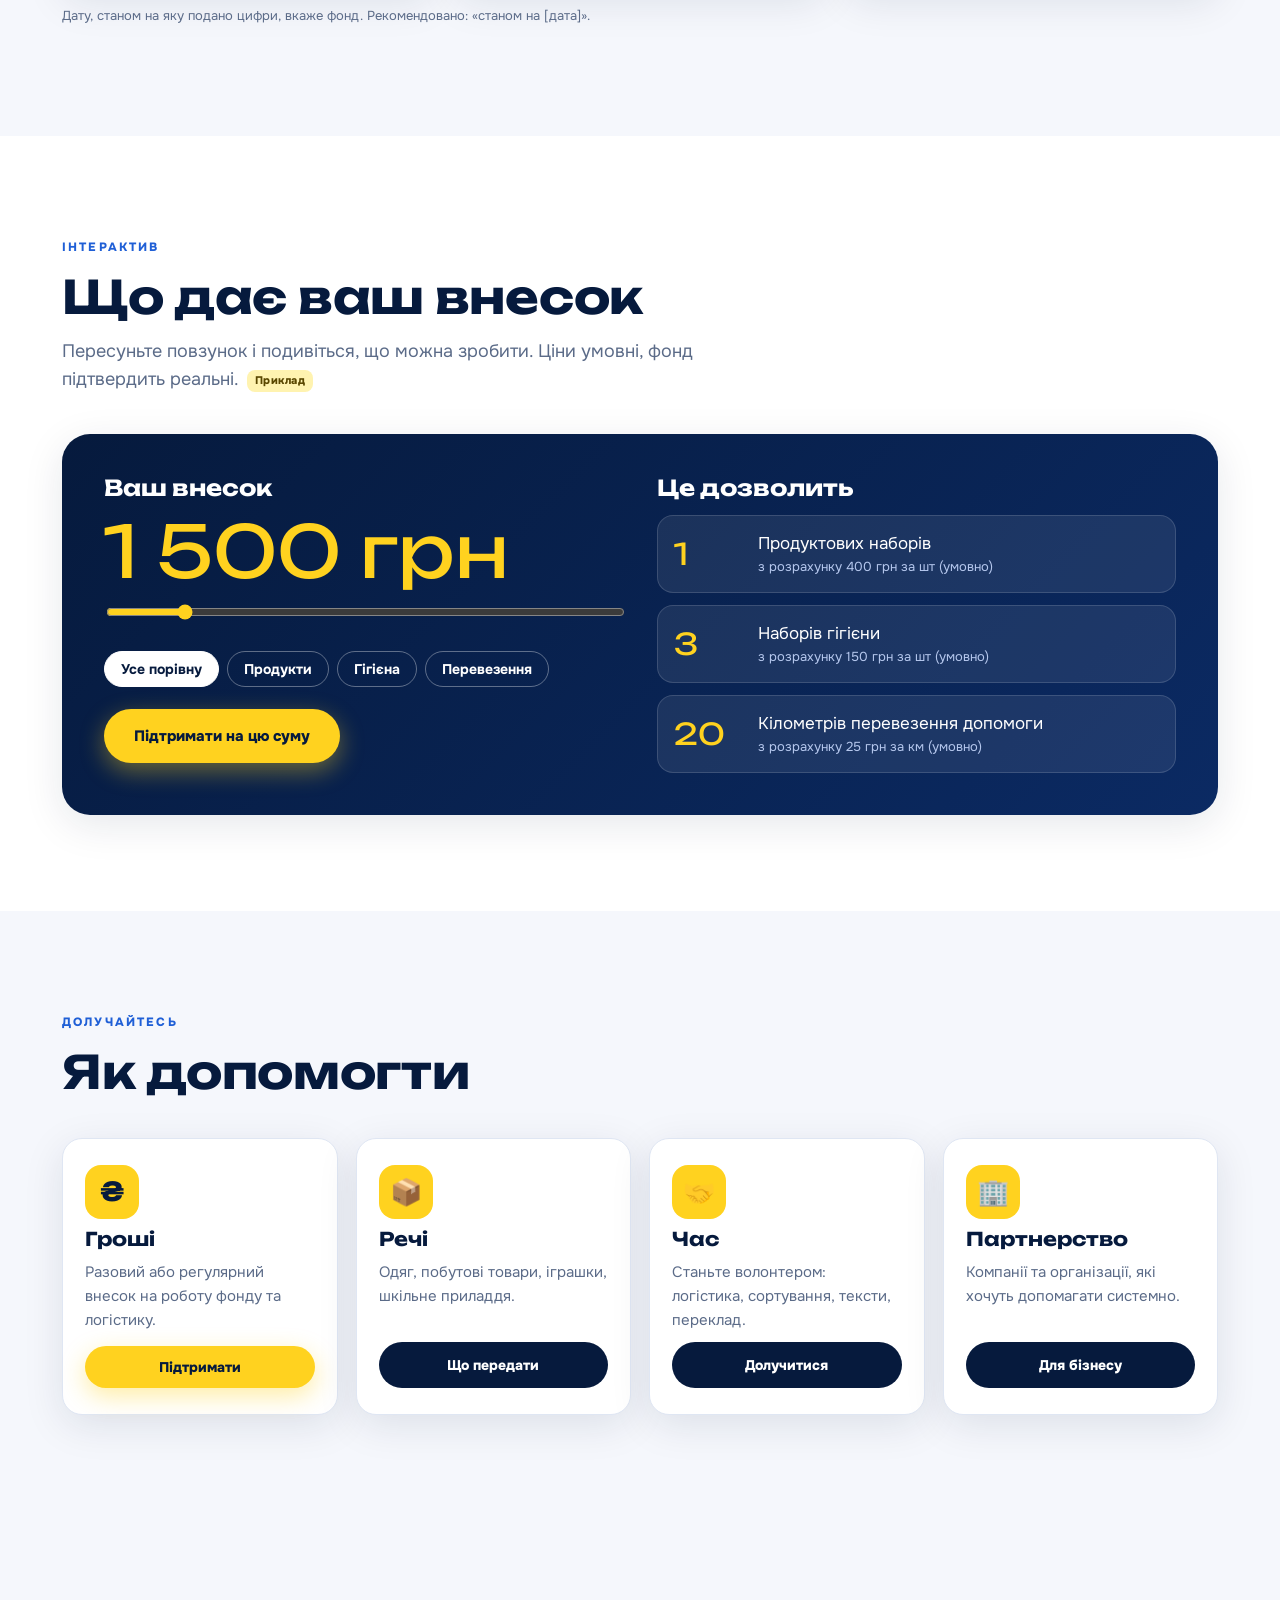
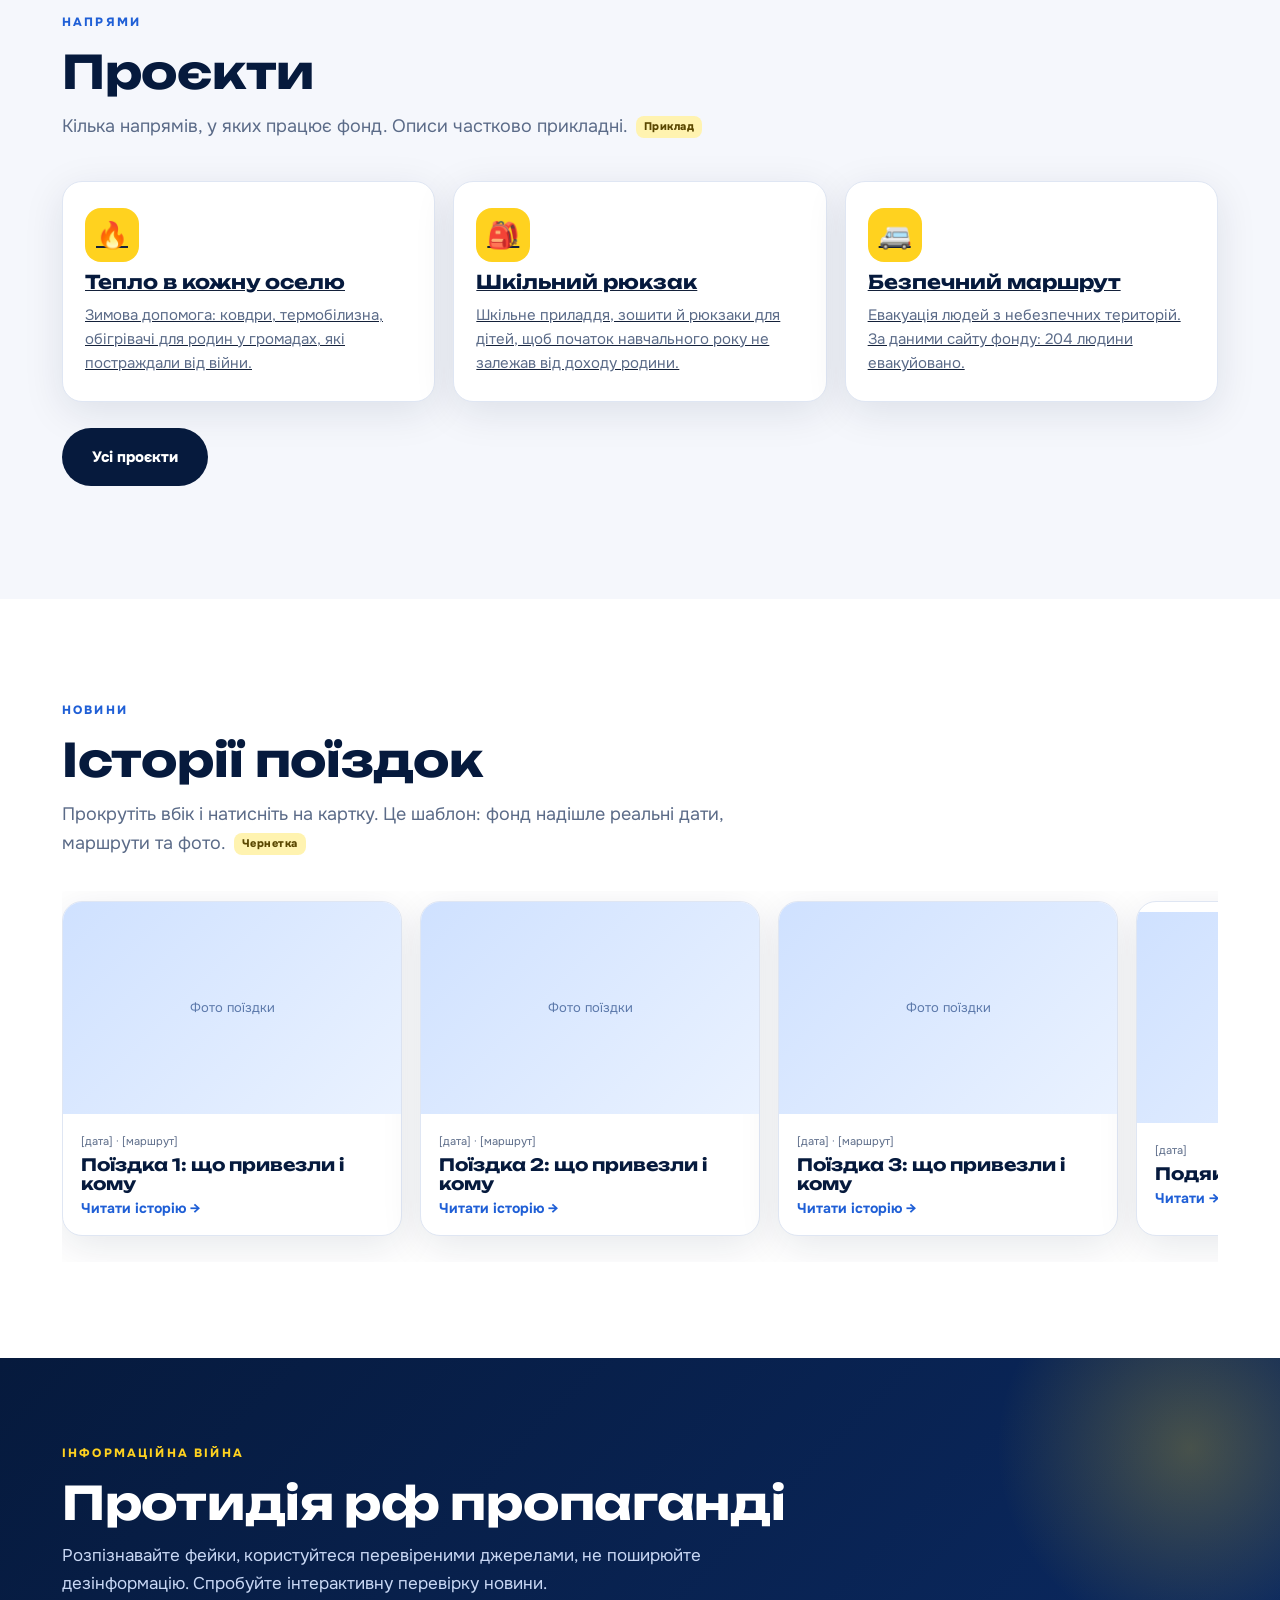
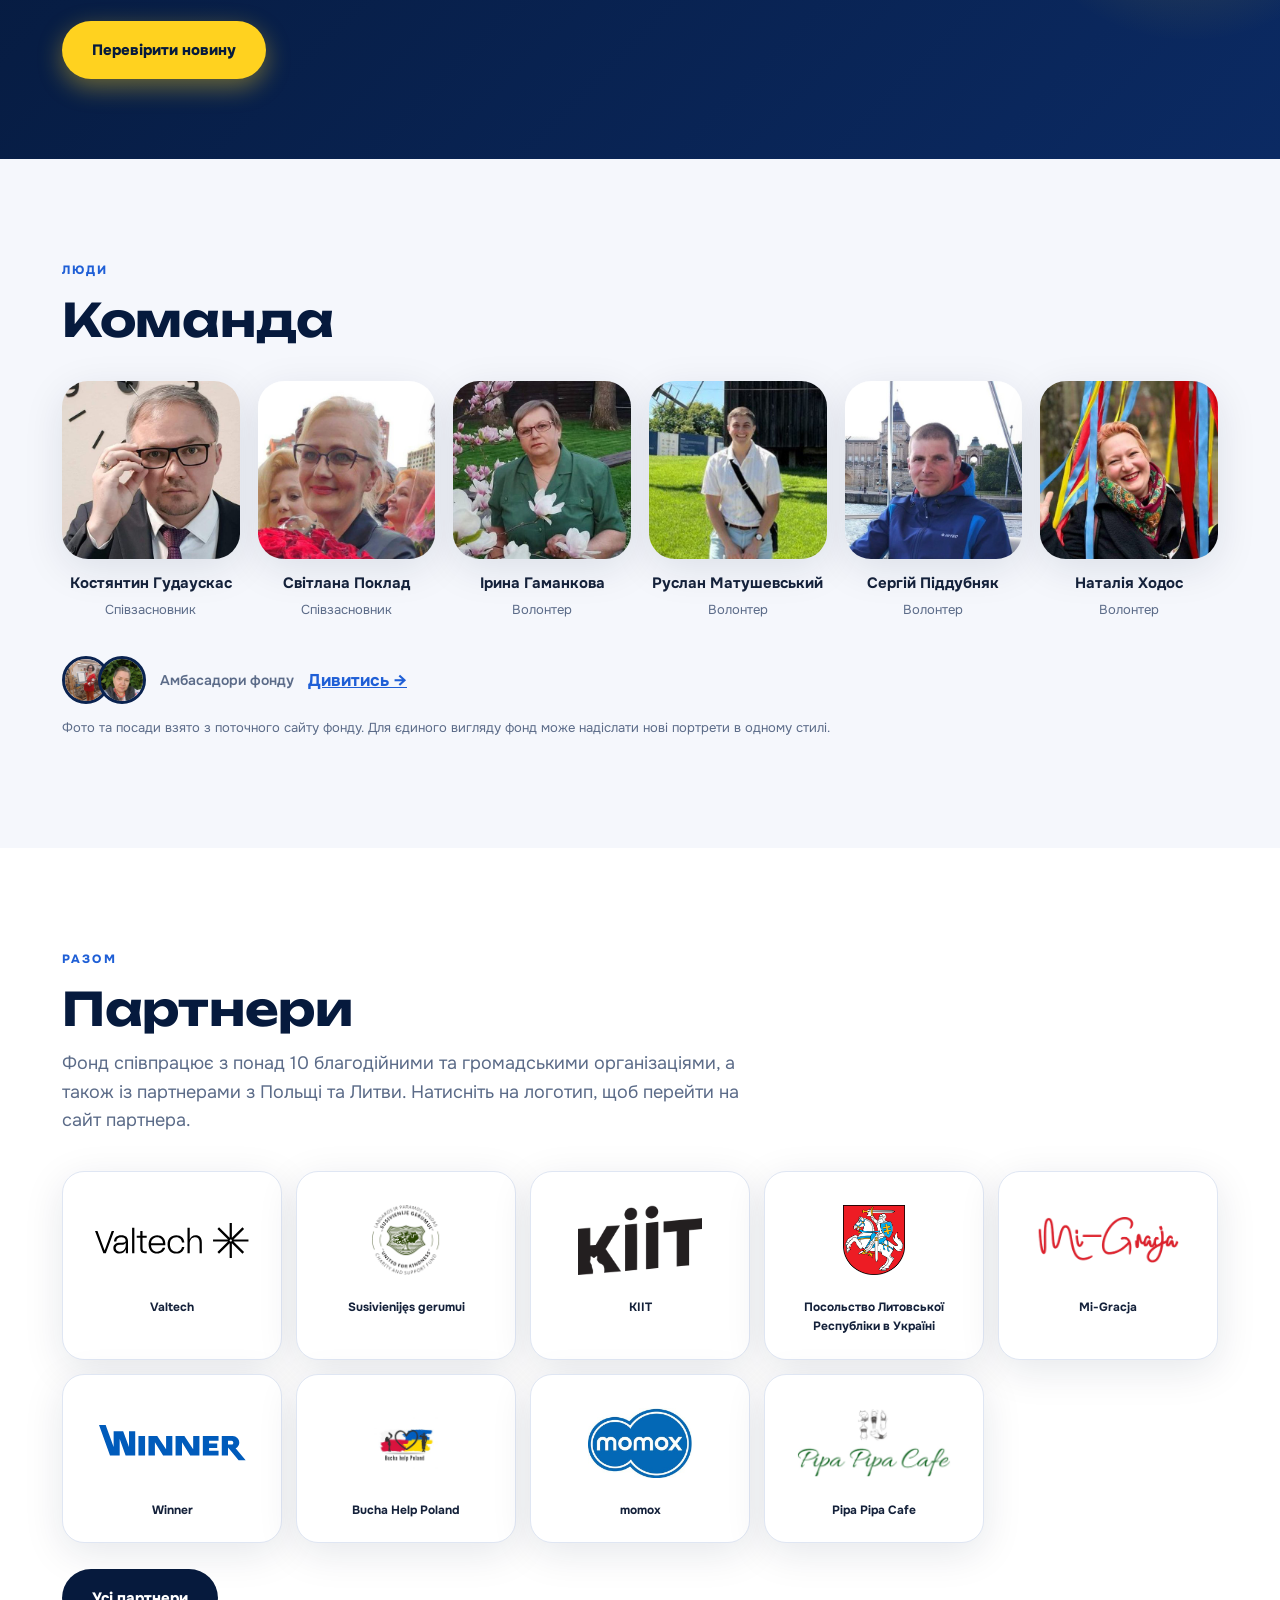
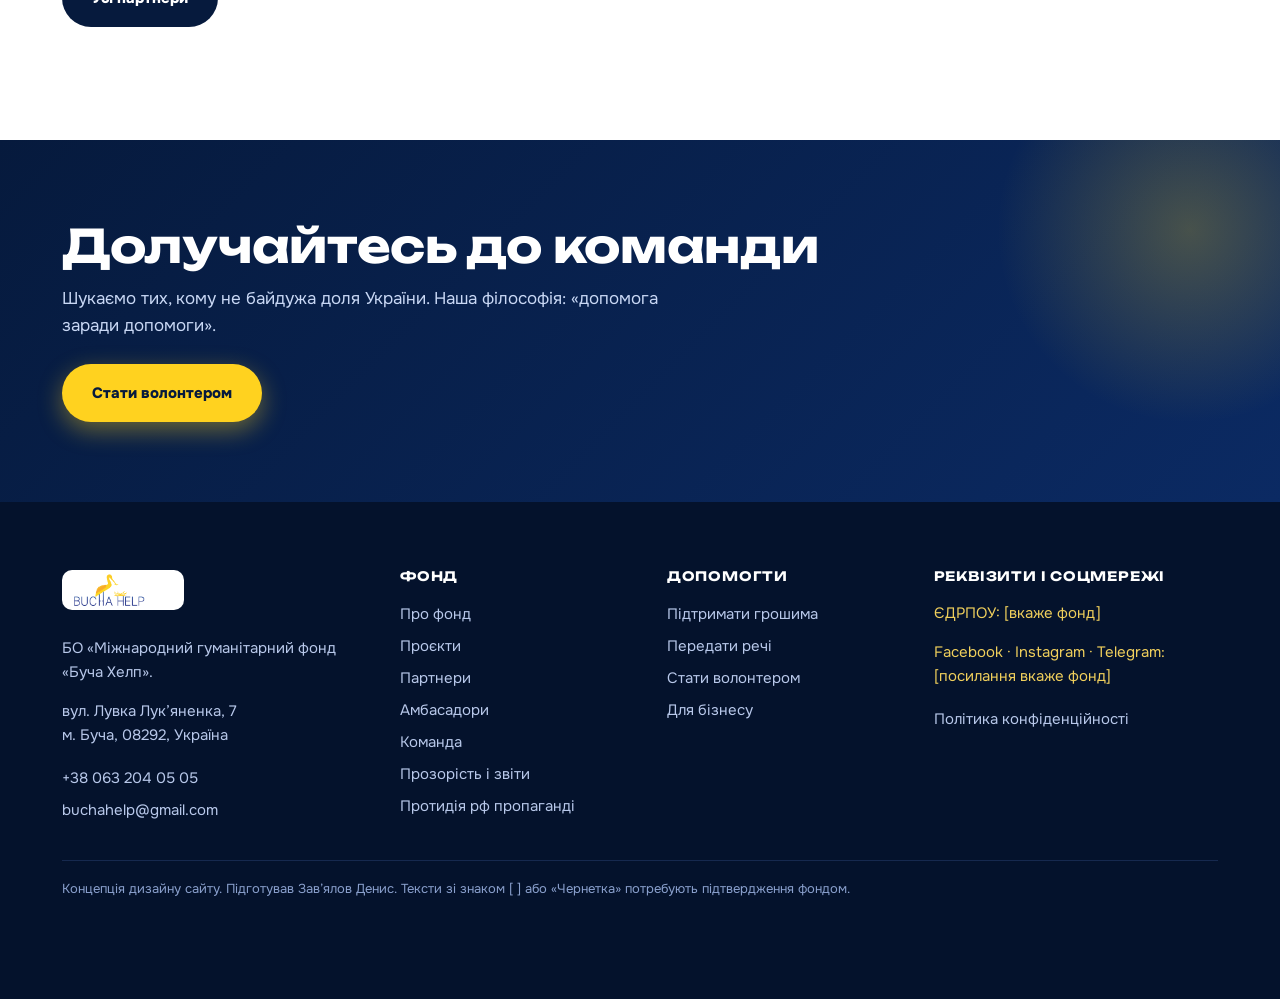
==== commit 82583b3c: "Add files via upload" ====
--- a/index.html
+++ b/index.html
@@ -71,6 +71,14 @@
   </div>
 </div></section>
 
+<section class="block" id="projects"><div class="wrap">
+  <span class="eyebrow">Напрями</span>
+  <h2 class="rv">Проєкти</h2>
+  <p class="lead2 rv d1">Кілька напрямів, у яких працює фонд. Описи частково прикладні.<span class="draft">Приклад</span></p>
+  <div class="cards3"><a class="card rv" href="projects.html"><div class="ic">🔥</div><h3>Тепло в кожну оселю</h3><p>Зимова допомога: ковдри, термобілизна, обігрівачі для родин у громадах, які постраждали від війни.</p></a><a class="card rv" href="projects.html"><div class="ic">🎒</div><h3>Шкільний рюкзак</h3><p>Шкільне приладдя, зошити й рюкзаки для дітей, щоб початок навчального року не залежав від доходу родини.</p></a><a class="card rv" href="projects.html"><div class="ic">🚐</div><h3>Безпечний маршрут</h3><p>Евакуація людей з небезпечних територій. За даними сайту фонду: 204 людини евакуйовано.</p></a></div>
+  <p style="margin-top:26px"><a class="btn navy" href="projects.html">Усі проєкти</a></p>
+</div></section>
+
 <section class="block alt" id="news"><div class="wrap">
   <span class="eyebrow">Новини</span>
   <h2 class="rv" data-i18n="s.trips">Історії поїздок</h2>
@@ -101,14 +109,16 @@
     <div class="person rv "><img class="av" src="p-piddubniak.jpg" alt="Сергій Піддубняк" loading="lazy" width="480" height="480"><b>Сергій Піддубняк</b><span>Волонтер</span></div>
     <div class="person rv d1"><img class="av" src="p-khodos.jpg" alt="Наталія Ходос" loading="lazy" width="480" height="480"><b>Наталія Ходос</b><span>Волонтер</span></div>
   </div>
+  <div class="faces" style="margin-top:34px"><img src="amb-agne.jpg" alt="Agne Jociuvienė" width="48" height="48"><img src="amb-tatjana.jpg" alt="Tatjana Narkevičienė" width="48" height="48"><span style="color:var(--muted)">Амбасадори фонду</span><a href="ambassadors.html" style="margin-left:14px;font-weight:700;color:var(--blue)">Дивитись →</a></div>
   <p class="note">Фото та посади взято з поточного сайту фонду. Для єдиного вигляду фонд може надіслати нові портрети в одному стилі.</p>
 </div></section>
 
 <section class="block alt"><div class="wrap">
   <span class="eyebrow">Разом</span>
   <h2 class="rv" data-i18n="s.partners">Партнери</h2>
-  <p class="lead2 rv d1">Фонд співпрацює з понад 10 благодійними та громадськими організаціями, а також із партнерами з Польщі та Литви.</p>
-  <div class="chips2"><span class="pchip">VALTECH</span><span class="pchip">momox</span><span class="pchip">KIIT</span><span class="pchip">та інші партнери</span><span class="pchip">Посольство Литовської Республіки в Україні</span></div>
+  <p class="lead2 rv d1">Фонд співпрацює з понад 10 благодійними та громадськими організаціями, а також із партнерами з Польщі та Литви. Натисніть на логотип, щоб перейти на сайт партнера.</p>
+<div class="pwall mini"><a class="plogo rv" href="https://www.valtech.com/" target="_blank" rel="noopener" title="Valtech"><span class="pimg"><img src="pt-valtech.svg" alt="Valtech" loading="lazy"></span><span class="pname">Valtech</span></a><a class="plogo rv" href="https://susivienijegerumui.lt/" target="_blank" rel="noopener" title="Susivienijęs gerumui"><span class="pimg"><img src="pt-susivienijegerumui.png" alt="Susivienijęs gerumui" loading="lazy"></span><span class="pname">Susivienijęs gerumui</span></a><a class="plogo rv" href="https://instagram.com/kiit.shop" target="_blank" rel="noopener" title="KIIT"><span class="pimg"><img src="pt-kiit.png" alt="KIIT" loading="lazy"></span><span class="pname">KIIT</span></a><a class="plogo rv" href="https://ua.mfa.lt/" target="_blank" rel="noopener" title="Посольство Литовської Республіки в Україні"><span class="pimg"><img src="pt-lt-embassy.png" alt="Посольство Литовської Республіки в Україні" loading="lazy"></span><span class="pname">Посольство Литовської Республіки в Україні</span></a><a class="plogo rv" href="http://mi-gracja.pl/" target="_blank" rel="noopener" title="Mi-Gracja"><span class="pimg"><img src="pt-migracja.png" alt="Mi-Gracja" loading="lazy"></span><span class="pname">Mi-Gracja</span></a><a class="plogo rv" href="https://winner.ua/" target="_blank" rel="noopener" title="Winner"><span class="pimg"><img src="pt-winner.svg" alt="Winner" loading="lazy"></span><span class="pname">Winner</span></a><a class="plogo rv" href="https://www.facebook.com/share/koJ6pM95isb9XhBy/" target="_blank" rel="noopener" title="Bucha Help Poland"><span class="pimg"><img src="pt-bucha-help-poland.jpg" alt="Bucha Help Poland" loading="lazy"></span><span class="pname">Bucha Help Poland</span></a><a class="plogo rv" href="https://momox.biz/en/" target="_blank" rel="noopener" title="momox"><span class="pimg"><img src="pt-momox.jpg" alt="momox" loading="lazy"></span><span class="pname">momox</span></a><a class="plogo rv" href="https://pipa.com.ua/" target="_blank" rel="noopener" title="Pipa Pipa Cafe"><span class="pimg"><img src="pt-pipa.png" alt="Pipa Pipa Cafe" loading="lazy"></span><span class="pname">Pipa Pipa Cafe</span></a></div>
+  <p style="margin-top:26px"><a class="btn navy" href="partners.html">Усі партнери</a></p>
 </div></section>
 
 <section class="band"><div class="wrap">
--- a/site.css
+++ b/site.css
@@ -230,3 +230,63 @@
   *{animation:none!important;transition:none!important}
   .rv{opacity:1;transform:none}.hero .w{opacity:1;transform:none}
 }
+
+/* logo + dropdown */
+.logo img{display:block;height:40px;width:auto}
+[data-theme=dark] .logo img,.flogo img{background:#fff;border-radius:10px;padding:3px 8px}
+.flogo{display:inline-block;margin-bottom:12px}
+.dd{position:relative}
+.dd:after{content:"";position:absolute;left:0;right:0;top:100%;height:12px}
+.sub{display:none;position:absolute;top:calc(100% + 8px);left:0;min-width:210px;background:var(--card);border:1px solid var(--line);border-radius:18px;padding:8px;box-shadow:var(--shadow);list-style:none;margin:0;z-index:20}
+.dd:hover .sub,.dd:focus-within .sub{display:block}
+.sub a{padding:10px 14px;border-radius:12px;white-space:nowrap}
+/* partners */
+.pwall{display:grid;grid-template-columns:repeat(3,1fr);gap:20px;margin-top:36px}
+.pwall.mini{grid-template-columns:repeat(5,1fr);gap:14px}
+.plogo{display:flex;flex-direction:column;align-items:center;gap:12px;background:var(--card);border:1px solid var(--line);border-radius:22px;padding:22px;text-decoration:none;color:var(--text);box-shadow:var(--shadow);transition:transform .3s,box-shadow .3s}
+.plogo:hover{transform:translateY(-6px)}
+.plogo .pimg{display:grid;place-items:center;height:120px;width:100%;background:#fff;border-radius:14px;padding:12px}
+.plogo img{max-height:100%;max-width:100%;object-fit:contain}
+.plogo .pname{font-weight:700;font-size:14px;text-align:center}
+.pwall.mini .pimg{height:84px}.pwall.mini .pname{font-size:12px}
+/* ambassadors */
+.amb{display:grid;grid-template-columns:repeat(2,1fr);gap:26px;margin-top:36px}
+.ambc{display:grid;grid-template-columns:200px 1fr;gap:22px;align-items:center;background:var(--card);border:1px solid var(--line);border-radius:26px;padding:22px;box-shadow:var(--shadow)}
+.ambc img{width:200px;height:200px;border-radius:22px;object-fit:cover}
+.ambc h3{font-size:22px}.ambc p{color:var(--muted);margin:8px 0 0}
+/* projects + feed */
+.fchips{display:flex;gap:8px;flex-wrap:wrap;margin-top:26px}
+.fchip{border:1.5px solid var(--line);background:var(--card);color:var(--text);border-radius:999px;padding:9px 18px;font-weight:700;cursor:pointer;font-family:inherit;font-size:14px}
+.fchip.on{background:var(--navy);color:#fff;border-color:var(--navy)}
+.pjs{display:grid;grid-template-columns:repeat(3,1fr);gap:18px;margin-top:26px}
+.pj{text-align:left;background:var(--card);border:1px solid var(--line);border-radius:24px;padding:0;overflow:hidden;cursor:pointer;box-shadow:var(--shadow);font-family:inherit;color:inherit;transition:transform .3s}
+.pj:hover{transform:translateY(-6px)}
+.pj .top{height:130px;display:grid;place-items:center;font-size:44px;background:linear-gradient(135deg,#1c4cae,#2a63c8)}
+.pj:nth-child(2n) .top{background:linear-gradient(135deg,#0b2a63,#1f5fd6)}
+.pj:nth-child(3n) .top{background:linear-gradient(135deg,#ffbf00,#ffd21f)}
+.pj .in{padding:18px 20px 22px}
+.pj .tag{display:inline-block;font-size:11px;font-weight:800;letter-spacing:.08em;text-transform:uppercase;color:var(--blue)}
+.pj h3{font-size:19px;margin:8px 0}
+.pj p{margin:0;color:var(--muted);font-size:15px}
+.feed{display:grid;gap:14px;margin-top:26px}
+.fi{display:grid;grid-template-columns:120px 1fr;gap:18px;background:var(--card);border:1px solid var(--line);border-radius:20px;padding:18px 20px;box-shadow:var(--shadow)}
+.fi .d{font-weight:800;color:var(--blue);font-size:14px}
+.fi .tg{display:inline-block;font-size:11px;font-weight:800;letter-spacing:.08em;text-transform:uppercase;background:rgba(143,193,255,.25);border-radius:999px;padding:3px 10px;margin-bottom:6px}
+.fi h3{font-size:18px;margin:4px 0}.fi p{margin:0;color:var(--muted);font-size:15px}
+@media (max-width:1020px){
+  .sub{position:static;display:block;box-shadow:none;border:0;padding:0 0 0 14px;background:transparent}
+  .dd:after{display:none}
+  .pwall,.pjs{grid-template-columns:repeat(2,1fr)}.pwall.mini{grid-template-columns:repeat(3,1fr)}
+  .amb{grid-template-columns:1fr}
+}
+@media (max-width:640px){
+  .pwall,.pjs,.pwall.mini{grid-template-columns:repeat(2,1fr)}
+  .ambc{grid-template-columns:1fr}.ambc img{width:100%;height:auto;aspect-ratio:1}
+  .fi{grid-template-columns:1fr}
+}
+/* fixes v2c */
+.plogo .pimg{display:flex;align-items:center;justify-content:center;height:130px;width:100%;overflow:hidden;background:#fff;border-radius:14px;padding:14px}
+.plogo img{max-width:100%;max-height:100px;width:auto;height:auto;object-fit:contain;display:block}
+.pwall.mini .pimg{height:92px;padding:10px}.pwall.mini .plogo img{max-height:70px}
+.logo img{background:#fff;border-radius:12px;padding:4px 10px;height:44px;box-sizing:border-box;width:auto}
+[data-theme=dark] .logo img{padding:4px 10px}
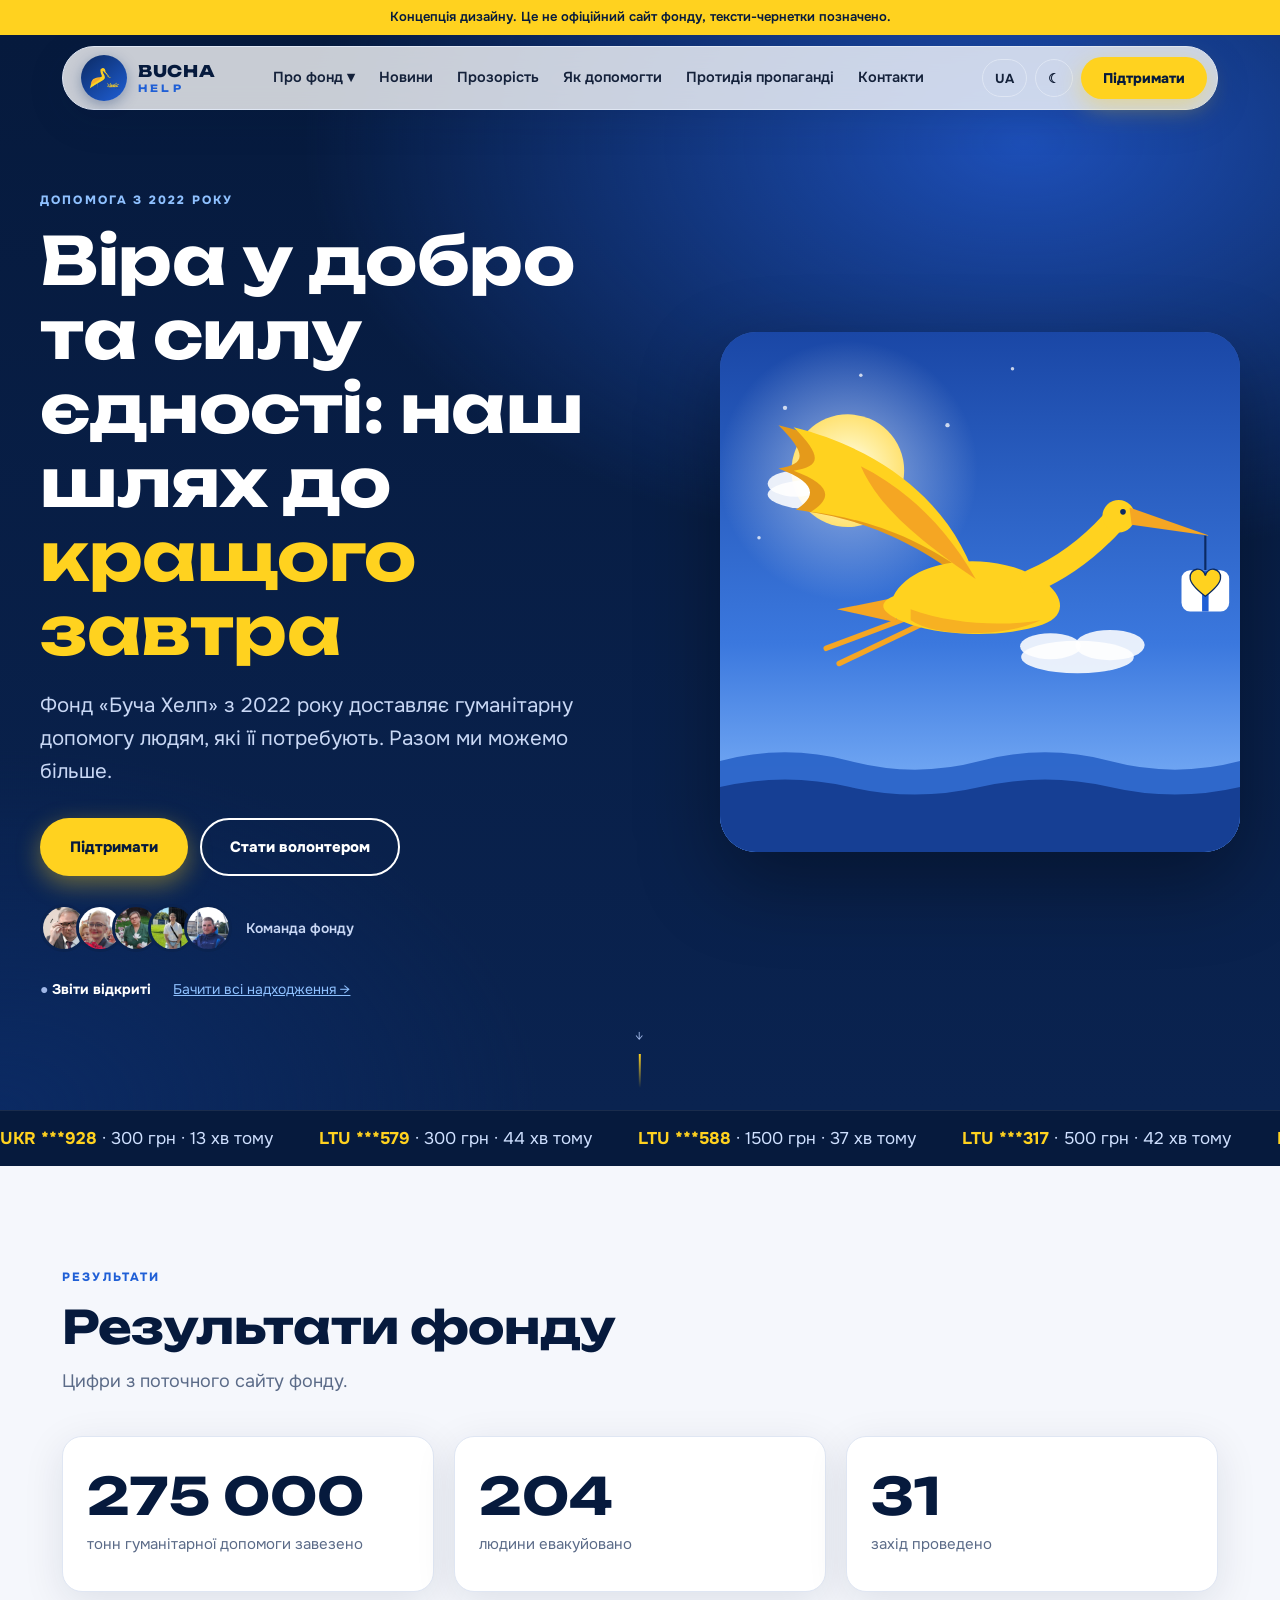
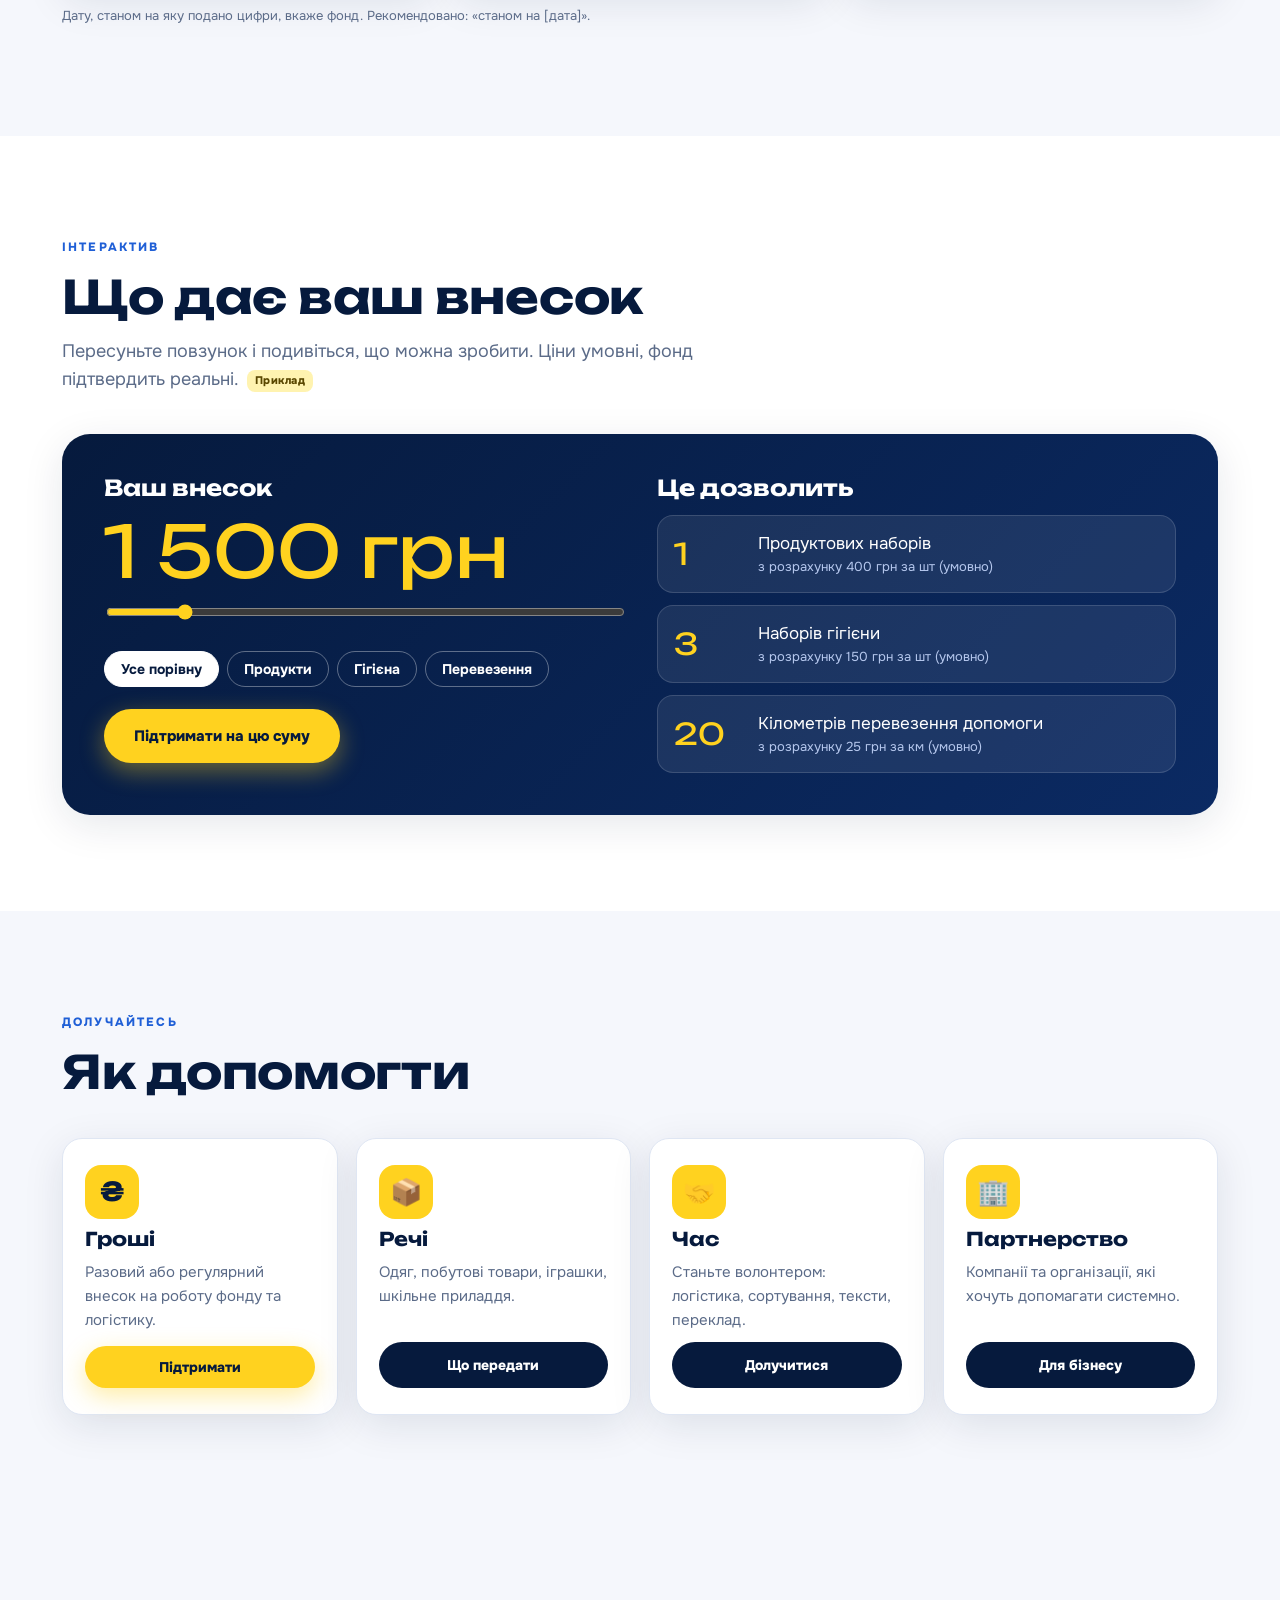
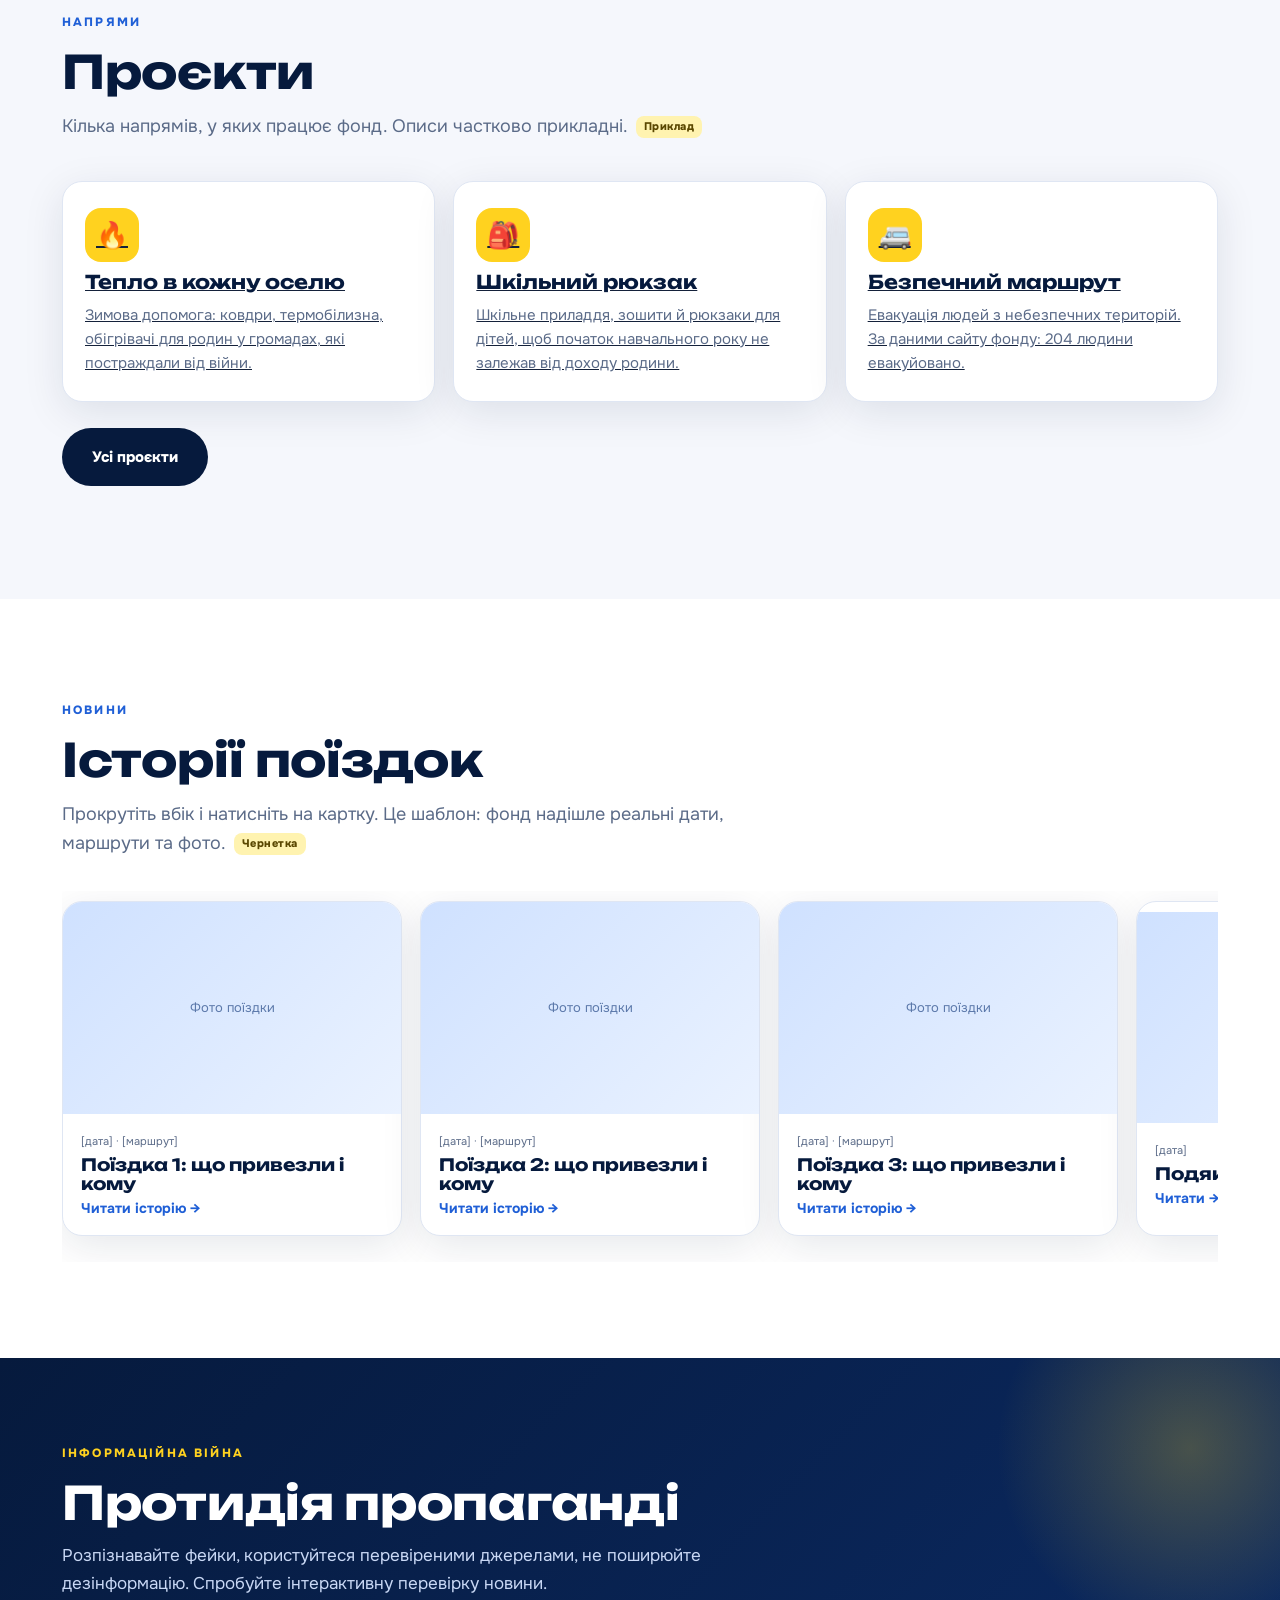
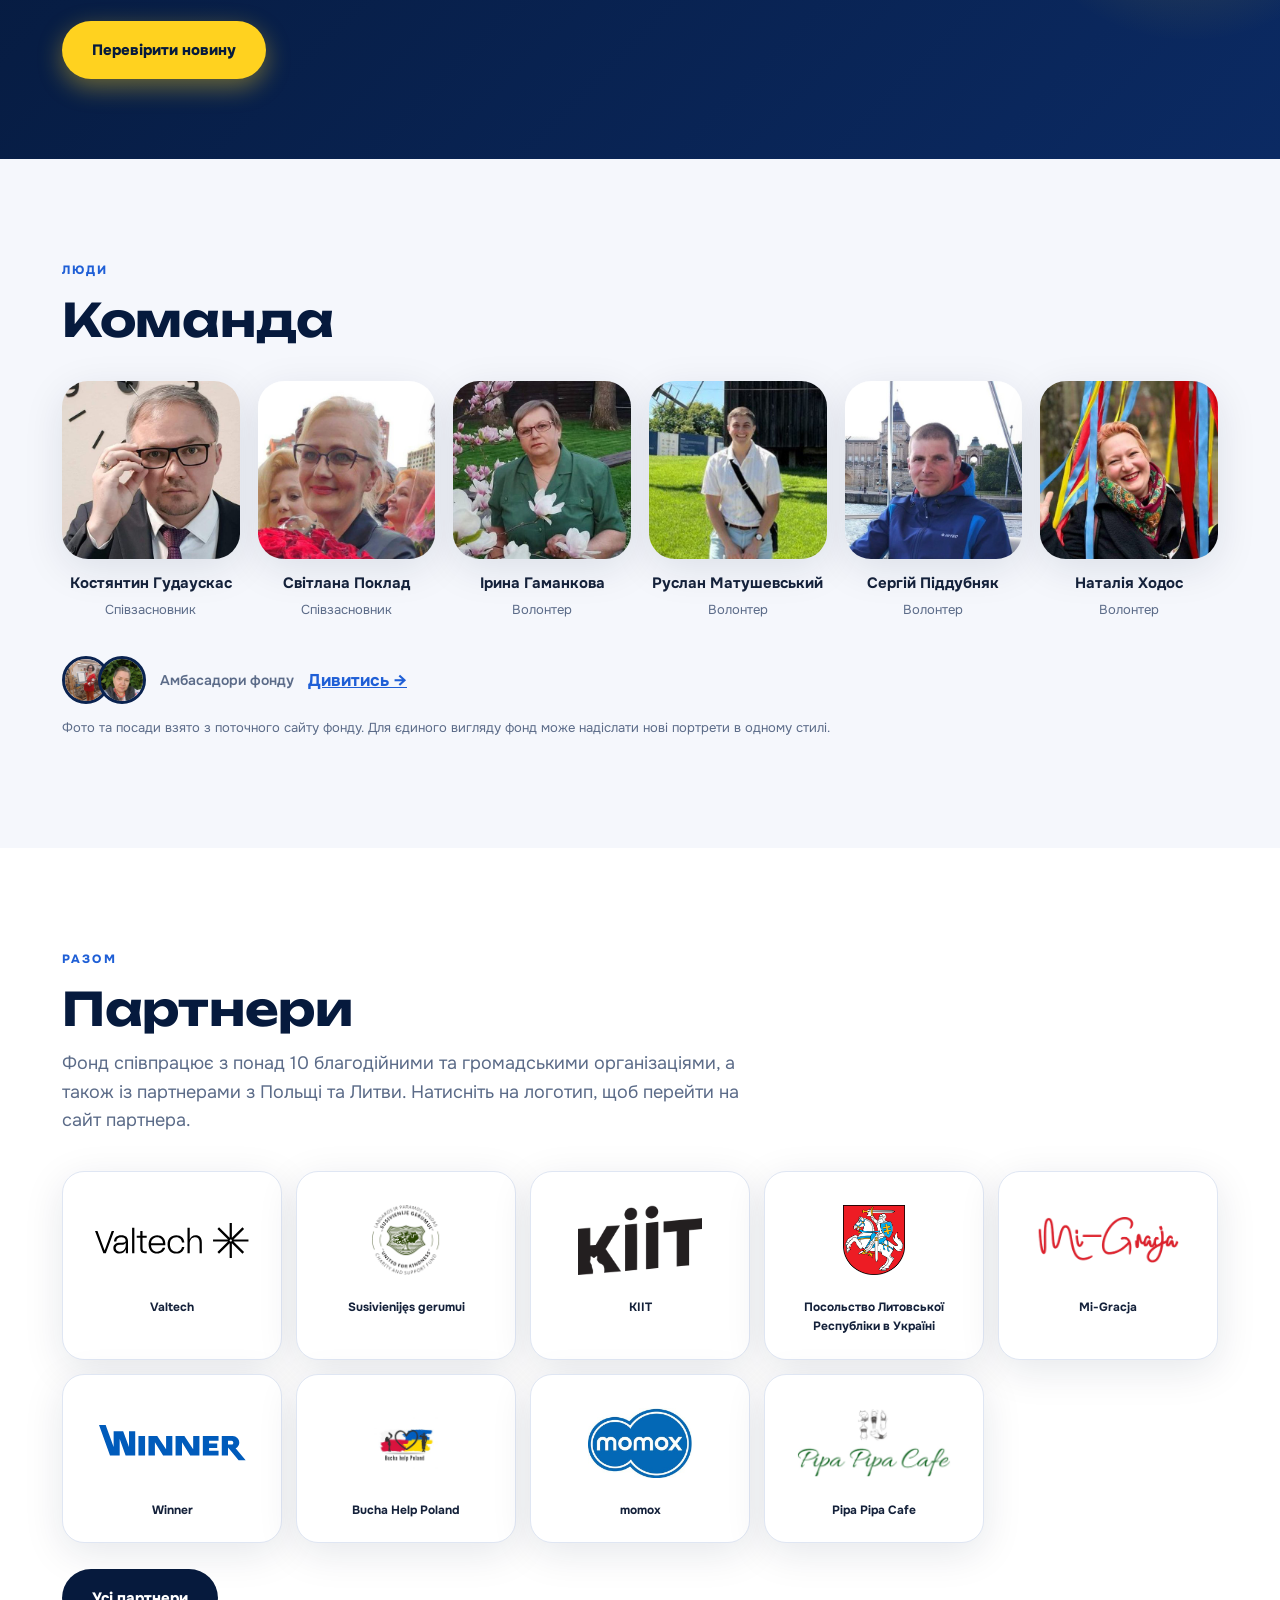
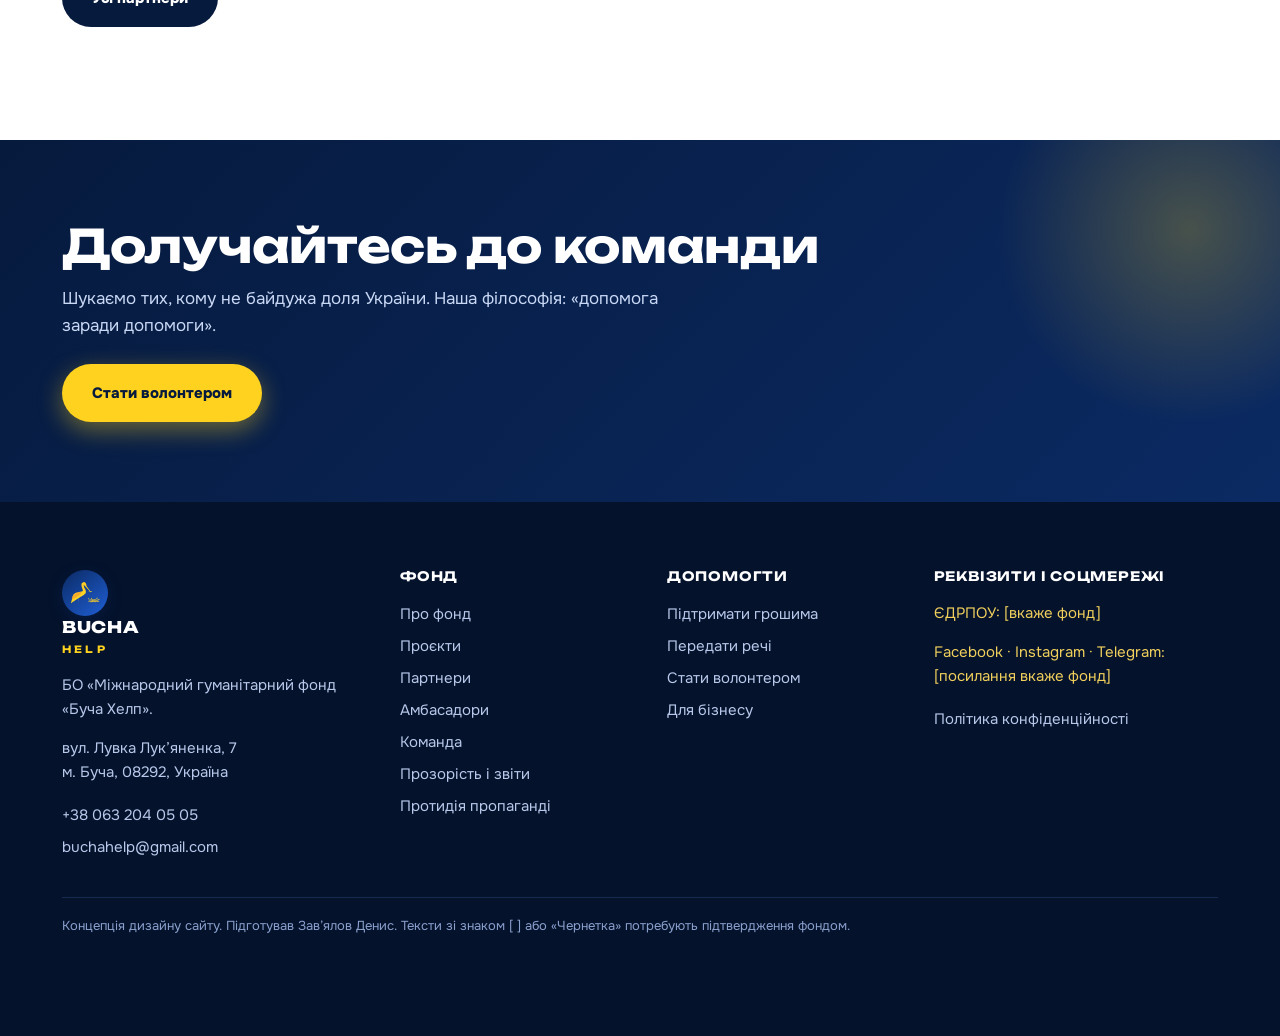
==== commit cfefd087: "Add files via upload" ====
--- a/index.html
+++ b/index.html
@@ -15,17 +15,48 @@
       <div class="faces" aria-label="Команда фонду"><img src="p-gudauskas.jpg" alt="Костянтин Гудаускас" width="48" height="48"><img src="p-poklad.jpg" alt="Світлана Поклад" width="48" height="48"><img src="p-gamankova.jpg" alt="Ірина Гаманкова" width="48" height="48"><img src="p-matushevskyi.jpg" alt="Руслан Матушевський" width="48" height="48"><img src="p-piddubniak.jpg" alt="Сергій Піддубняк" width="48" height="48"><span>Команда фонду</span></div>
       <div class="mini"><span>● <b data-i18n="hero.m1">Звіти відкриті</b></span><a href="transparency.html" style="color:#8fc1ff">Бачити всі надходження →</a></div>
     </div>
-    <div class="scene" aria-hidden="true">
-      <div class="orb"></div>
-      <div class="dots"><i style="left:8%;top:18%"></i><i style="left:22%;top:8%;animation-delay:-2s"></i><i style="left:40%;top:22%;animation-delay:-4s"></i><i style="left:62%;top:12%;animation-delay:-1s"></i><i style="left:84%;top:38%;animation-delay:-5s"></i><i style="left:14%;top:44%;animation-delay:-3s"></i><i style="left:74%;top:60%;animation-delay:-6s"></i></div>
-      <svg class="boat b1" viewBox="0 0 140 90"><polygon points="0,50 140,50 118,84 22,84" fill="#7ec4a9"/><polygon points="70,0 70,50 22,50" fill="#b8ead7"/><polygon points="70,0 70,50 122,50" fill="#5fae90"/></svg>
-      <svg class="boat b2" viewBox="0 0 140 90"><polygon points="0,50 140,50 118,84 22,84" fill="#f2a1bf"/><polygon points="70,0 70,50 22,50" fill="#fbd0e0"/><polygon points="70,0 70,50 122,50" fill="#e98bb0"/></svg>
-      <svg class="boat b3" viewBox="0 0 140 90"><polygon points="0,50 140,50 118,84 22,84" fill="#ffd21f"/><polygon points="70,0 70,50 22,50" fill="#ffe680"/><polygon points="70,0 70,50 122,50" fill="#f0b400"/></svg>
-      <div class="waves">
-        <div class="wave a"></div>
-        <div class="wave b"></div>
-      </div>
-    </div>
+    <div class="scene" id="scene" aria-hidden="true">
+  <svg class="stage" viewBox="0 0 480 480" preserveAspectRatio="xMidYMid slice" xmlns="http://www.w3.org/2000/svg">
+    <defs>
+      <linearGradient id="sky" x1="0" y1="0" x2="0" y2="1"><stop offset="0" stop-color="#1a47a6"/><stop offset=".6" stop-color="#3b78de"/><stop offset="1" stop-color="#8fc1ff"/></linearGradient>
+      <radialGradient id="sun" cx=".5" cy=".5" r=".5"><stop offset="0" stop-color="#ffffff"/><stop offset=".55" stop-color="#fff0a8"/><stop offset="1" stop-color="#ffe273"/></radialGradient>
+      <radialGradient id="glow" cx=".5" cy=".5" r=".5"><stop offset="0" stop-color="#ffffff" stop-opacity=".5"/><stop offset="1" stop-color="#ffffff" stop-opacity="0"/></radialGradient>
+    </defs>
+    <rect width="480" height="480" fill="url(#sky)"/>
+    <g class="par" data-d="3"><circle cx="118" cy="128" r="120" fill="url(#glow)"/><circle class="sunc" cx="118" cy="128" r="52" fill="url(#sun)"/></g>
+    <g class="stars"><circle cx="60" cy="70" r="2"/><circle cx="130" cy="40" r="1.6"/><circle cx="210" cy="86" r="2"/><circle cx="270" cy="34" r="1.6"/><circle cx="440" cy="250" r="1.8"/><circle cx="36" cy="190" r="1.6"/></g>
+    <g class="par" data-d="7">
+      <g class="cl c1"><ellipse cx="90" cy="150" rx="46" ry="14"/><ellipse cx="118" cy="140" rx="30" ry="14"/><ellipse cx="70" cy="140" rx="26" ry="12"/></g>
+      <g class="cl c2"><ellipse cx="330" cy="300" rx="52" ry="15"/><ellipse cx="360" cy="289" rx="32" ry="14"/><ellipse cx="305" cy="290" rx="28" ry="12"/></g>
+    </g>
+    <g class="par" data-d="14">
+      <g transform="translate(0 30)"><g class="float">
+        <!-- ноги -->
+        <path d="M178 232 L98 262 M194 236 L110 276" stroke="#f5a623" stroke-width="5" stroke-linecap="round" fill="none"/>
+        <!-- далеке крило -->
+        <g transform="translate(222 196)"><g class="wing far"><path d="M0 0 C-22 -66 -80 -118 -168 -140 C-142 -114 -142 -104 -168 -100 C-136 -88 -130 -76 -152 -62 C-108 -56 -60 -44 0 0 Z" fill="#e59a1a"/></g></g>
+        <!-- хвіст -->
+        <path d="M168 214 L108 226 L162 238 Z" fill="#f5a623"/>
+        <!-- тулуб -->
+        <path d="M160 214 C178 178 250 172 292 196 C318 210 322 232 298 240 C258 254 196 250 166 236 C148 228 146 220 160 214 Z" fill="#ffd21f"/>
+        <path d="M176 226 C214 240 262 242 296 236 C262 252 200 252 176 236 Z" fill="#f5a623" opacity=".75"/>
+        <!-- шия, голова -->
+        <path d="M288 200 C320 186 342 168 362 146" stroke="#ffd21f" stroke-width="22" stroke-linecap="round" fill="none"/>
+        <circle cx="368" cy="140" r="15" fill="#ffd21f"/>
+        <circle cx="372" cy="136" r="2.6" fill="#0b2a63"/>
+        <path d="M378 132 L452 158 L380 148 Z" fill="#f5a623"/>
+        <!-- посилання з серцем -->
+        <g class="parcel"><path d="M448 158 L448 192" stroke="#0b2a63" stroke-width="2" fill="none"/>
+          <rect x="426" y="190" width="44" height="38" rx="8" fill="#fff"/><rect x="445" y="190" width="6" height="38" fill="#1f5fd6"/>
+          <path d="M448 214 c-9 -7 -14 -12 -14 -17 a7 7 0 0 1 14 -2 a7 7 0 0 1 14 2 c0 5 -5 10 -14 17 Z" fill="#ffd21f" stroke="#0b2a63" stroke-width="1.2"/></g>
+        <!-- ближнє крило -->
+        <g transform="translate(236 198)"><g class="wing near"><path d="M0 0 C-22 -66 -80 -118 -168 -140 C-142 -114 -142 -104 -168 -100 C-136 -88 -130 -76 -152 -62 C-108 -56 -60 -44 0 0 Z" fill="#ffd21f"/><path d="M0 0 C-26 -46 -62 -82 -106 -104 C-92 -72 -62 -42 0 0 Z" fill="#f5a623"/></g></g>
+      </g></g>
+    </g>
+    <g class="par" data-d="4"><g class="sea"><path d="M0 396 Q60 380 120 396 T240 396 T360 396 T480 396 T600 396 T720 396 T840 396 T960 396 V500 H0Z" fill="#2a63c8" opacity=".92"/></g>
+    <g class="sea s2"><path d="M0 420 Q60 406 120 420 T240 420 T360 420 T480 420 T600 420 T720 420 T840 420 T960 420 V500 H0Z" fill="#163f94"/></g></g>
+  </svg>
+</div>
   </div>
   <div class="scroll">↓<i></i></div>
 </section>
@@ -93,7 +124,7 @@
 
 <section class="band"><div class="wrap">
   <span class="eyebrow" style="color:#ffd21f">Інформаційна війна</span>
-  <h2 data-i18n="s.dis">Протидія рф пропаганді</h2>
+  <h2 data-i18n="s.dis">Протидія пропаганді</h2>
   <p style="margin:14px 0 24px">Розпізнавайте фейки, користуйтеся перевіреними джерелами, не поширюйте дезінформацію. Спробуйте інтерактивну перевірку новини.</p>
   <a class="btn primary" href="disinfo.html">Перевірити новину</a>
 </div></section>
--- a/site.css
+++ b/site.css
@@ -284,9 +284,44 @@
   .ambc{grid-template-columns:1fr}.ambc img{width:100%;height:auto;aspect-ratio:1}
   .fi{grid-template-columns:1fr}
 }
-/* fixes v2c */
-.plogo .pimg{display:flex;align-items:center;justify-content:center;height:130px;width:100%;overflow:hidden;background:#fff;border-radius:14px;padding:14px}
-.plogo img{max-width:100%;max-height:100px;width:auto;height:auto;object-fit:contain;display:block}
-.pwall.mini .pimg{height:92px;padding:10px}.pwall.mini .plogo img{max-height:70px}
-.logo img{background:#fff;border-radius:12px;padding:4px 10px;height:44px;box-sizing:border-box;width:auto}
-[data-theme=dark] .logo img{padding:4px 10px}
+/* fixes v2c */
+.plogo .pimg{display:flex;align-items:center;justify-content:center;height:130px;width:100%;overflow:hidden;background:#fff;border-radius:14px;padding:14px}
+.plogo img{max-width:100%;max-height:100px;width:auto;height:auto;object-fit:contain;display:block}
+.pwall.mini .pimg{height:92px;padding:10px}.pwall.mini .plogo img{max-height:70px}
+.logo img{background:#fff;border-radius:12px;padding:4px 10px;height:44px;box-sizing:border-box;width:auto}
+[data-theme=dark] .logo img{padding:4px 10px}
+
+/* v2d: лелека, логотип */
+.stage{display:block;width:100%;height:100%}
+.par{transition:transform .25s ease-out}
+.stars circle{fill:#fff;opacity:.75;animation:tw 3s ease-in-out infinite}
+.stars circle:nth-child(2n){animation-delay:-1s}.stars circle:nth-child(3n){animation-delay:-2s}
+@keyframes tw{50%{opacity:.15}}
+.cl ellipse{fill:#fff;opacity:.88}
+.cl.c1{animation:cl1 46s linear infinite}.cl.c2{animation:cl2 62s linear infinite}
+@keyframes cl1{from{transform:translateX(-160px)}to{transform:translateX(560px)}}
+@keyframes cl2{from{transform:translateX(200px)}to{transform:translateX(-520px)}}
+.float{animation:fl 4.4s ease-in-out infinite}
+@keyframes fl{0%,100%{transform:translateY(0) rotate(0)}50%{transform:translateY(-16px) rotate(-1.6deg)}}
+.wing{transform-origin:0 0;animation:flap 1.15s ease-in-out infinite}
+.wing.far{animation-delay:-.2s}
+@keyframes flap{0%,100%{transform:rotate(-6deg)}50%{transform:rotate(92deg) scaleY(.9)}}
+.parcel{transform-origin:448px 158px;animation:sw 2.3s ease-in-out infinite}
+@keyframes sw{0%,100%{transform:rotate(-5deg)}50%{transform:rotate(7deg)}}
+.sunc{animation:pulse 6s ease-in-out infinite;transform-origin:118px 128px}
+.sea{animation:seam 7s linear infinite}.sea.s2{animation-duration:11s;animation-direction:reverse}
+@keyframes seam{to{transform:translateX(-240px)}}
+.logo{gap:11px}
+.logo img{display:none}
+.emb{display:grid;place-items:center;width:46px;height:46px;border-radius:50%;background:linear-gradient(140deg,#0b2a63,#1f5fd6);box-shadow:0 4px 14px rgba(11,42,99,.35);flex:none;transition:transform .3s}
+.emb img{display:block;width:31px;height:auto}
+.logo:hover .emb{transform:rotate(-6deg) scale(1.06)}
+.wm{font-family:var(--head);font-weight:800;font-size:16px;letter-spacing:.04em;color:var(--ink);line-height:1;text-transform:uppercase}
+.wm b{display:block;font-weight:700;font-size:10px;letter-spacing:.32em;color:var(--blue);margin-top:4px}
+.flogo{display:flex;align-items:center;gap:11px;margin-bottom:14px;text-decoration:none;color:#fff;background:none;padding:0}
+.flogo img{background:none;border-radius:0;padding:0}
+.flogo .wm{color:#fff}.flogo .wm b{color:var(--yellow)}
+.flogo .emb img{width:31px}
+@media (prefers-reduced-motion:reduce){.wing,.float,.parcel,.cl,.sea,.stars circle,.sunc{animation:none!important}}
+
+.emb img{background:none!important;border-radius:0!important;padding:0!important;height:auto!important;width:31px;display:block}
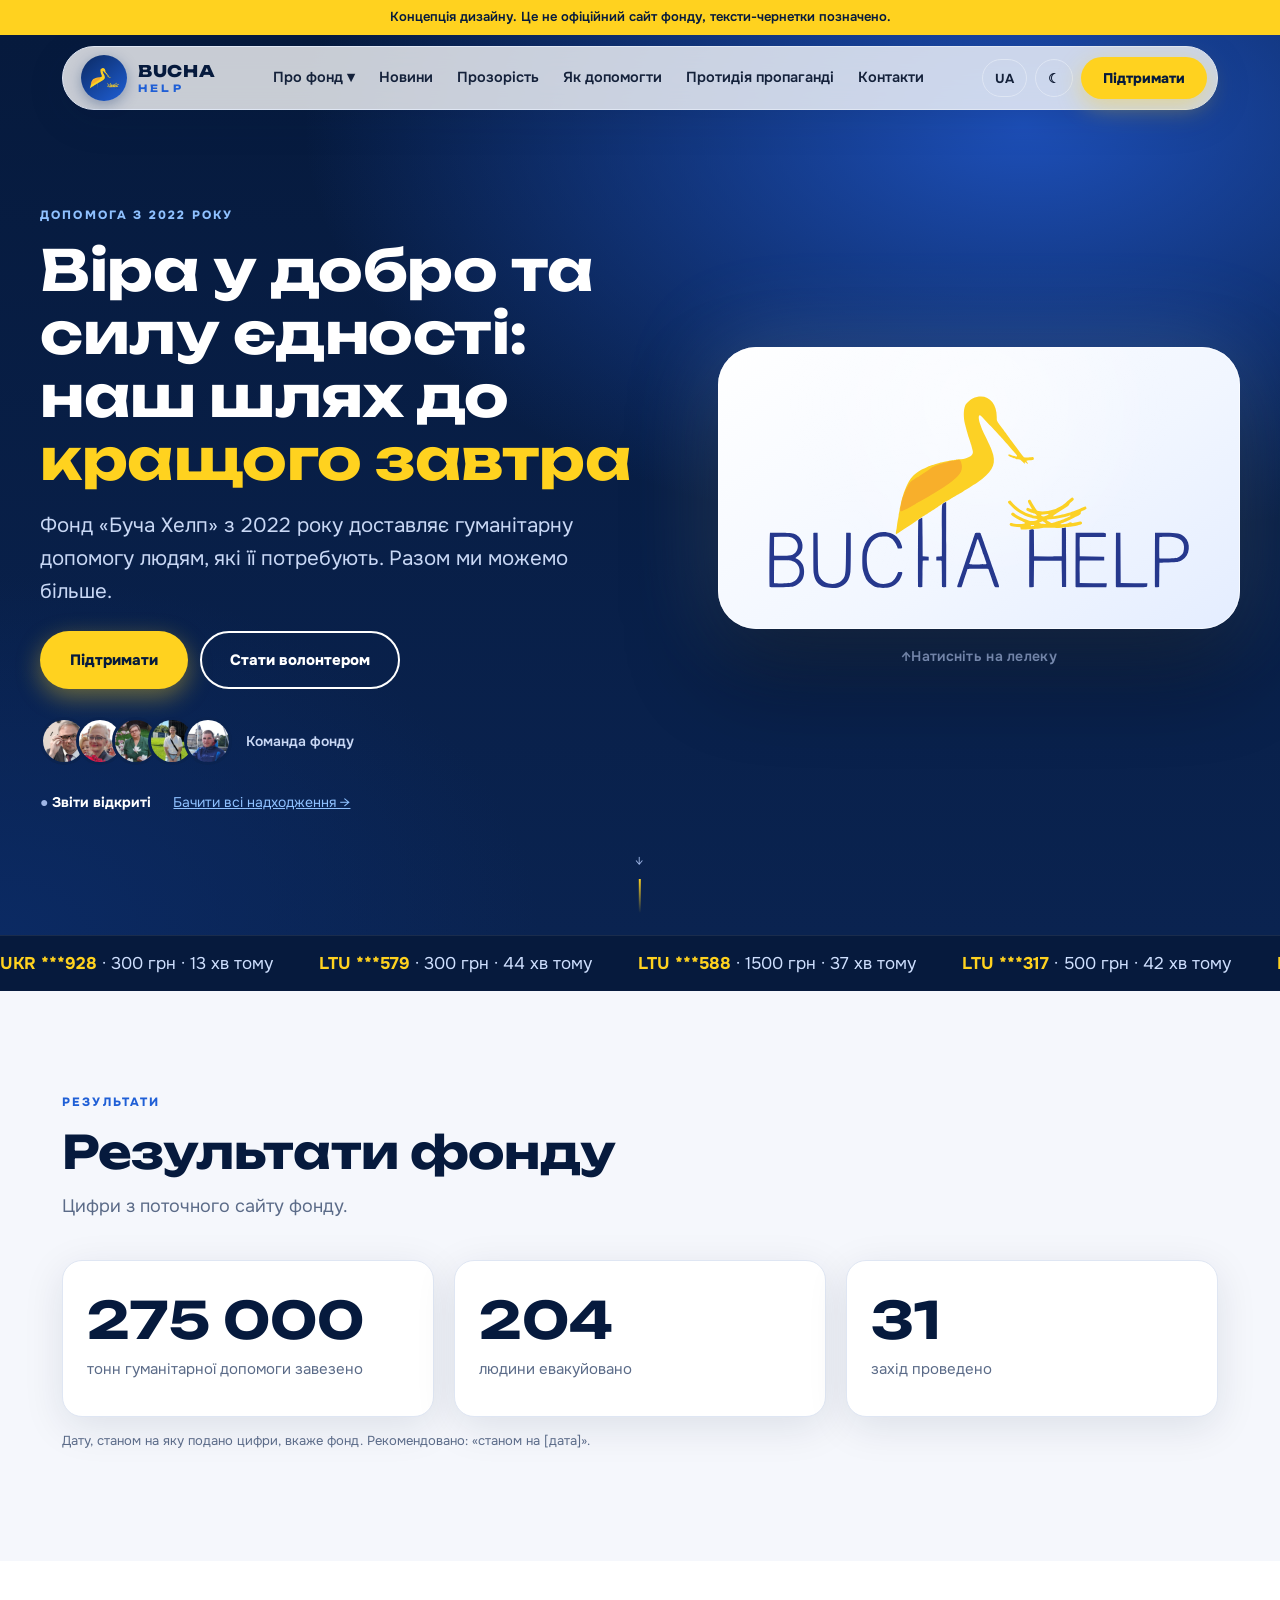
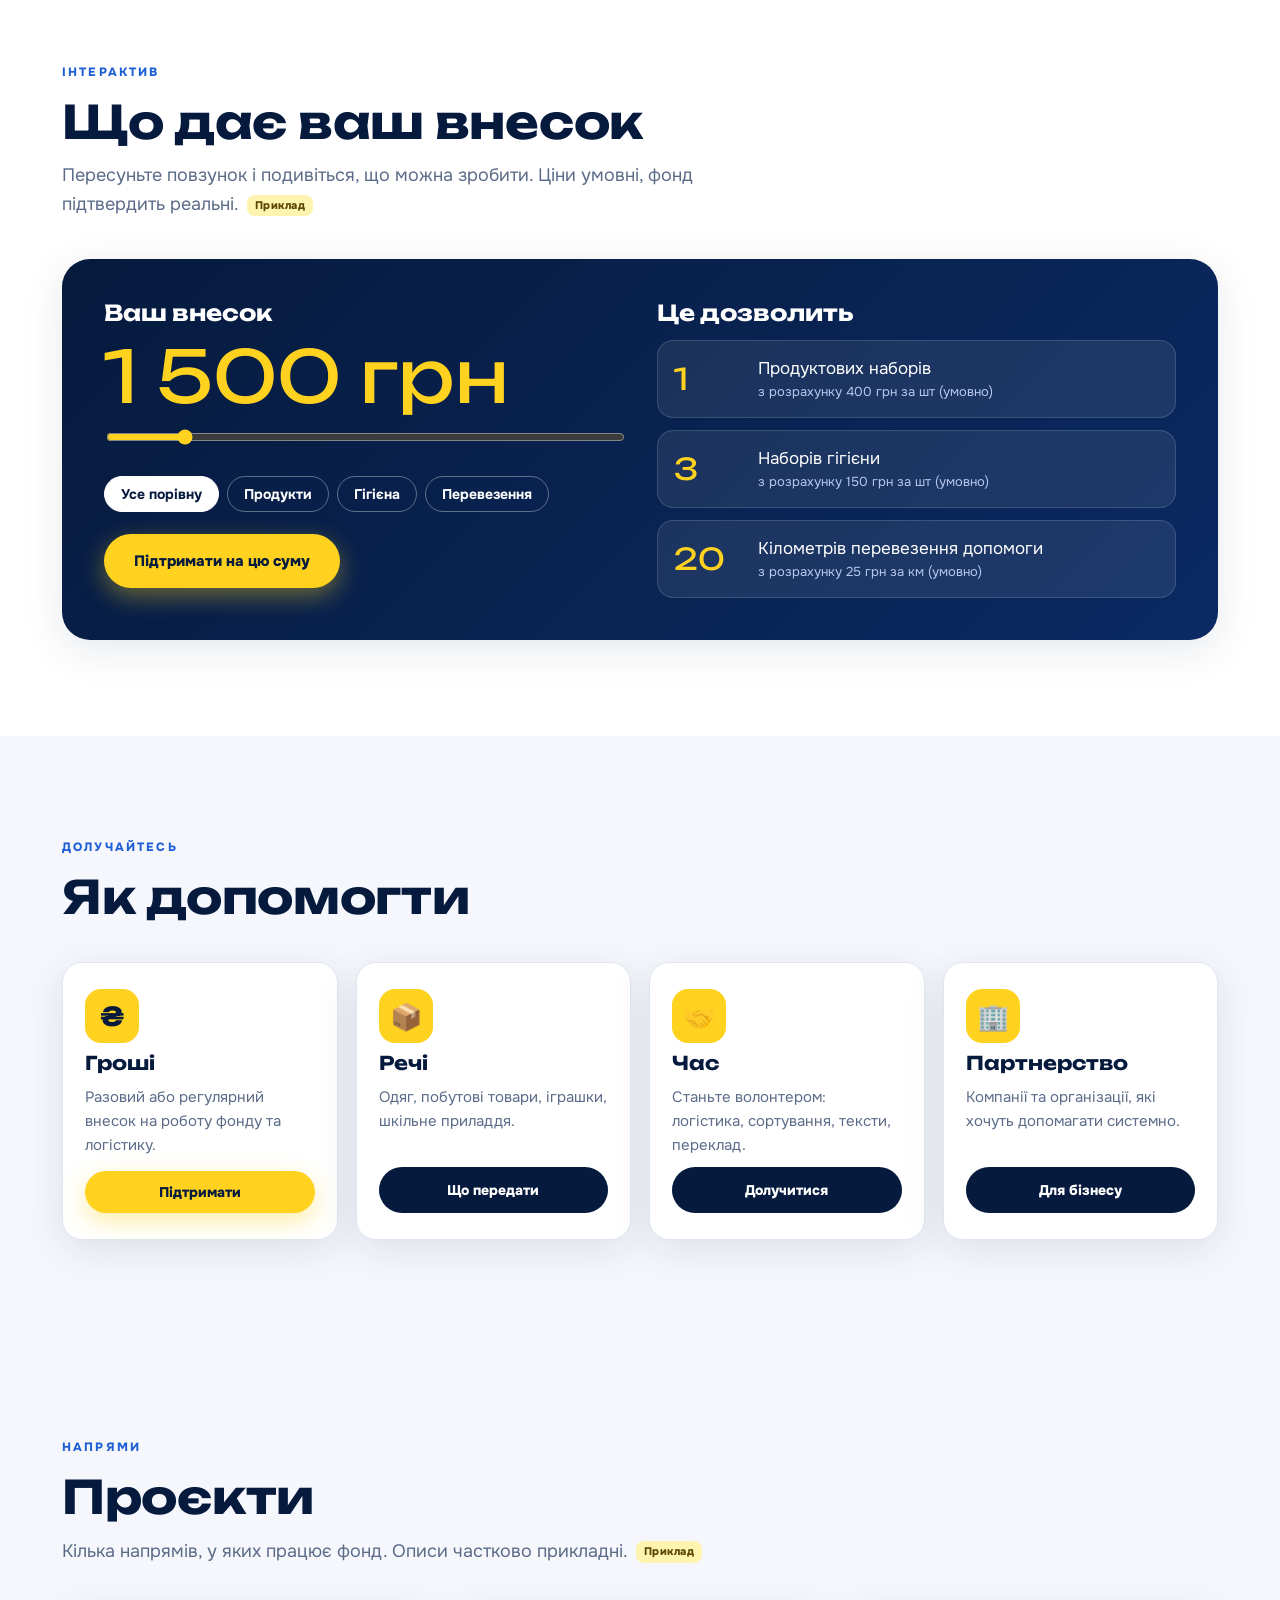
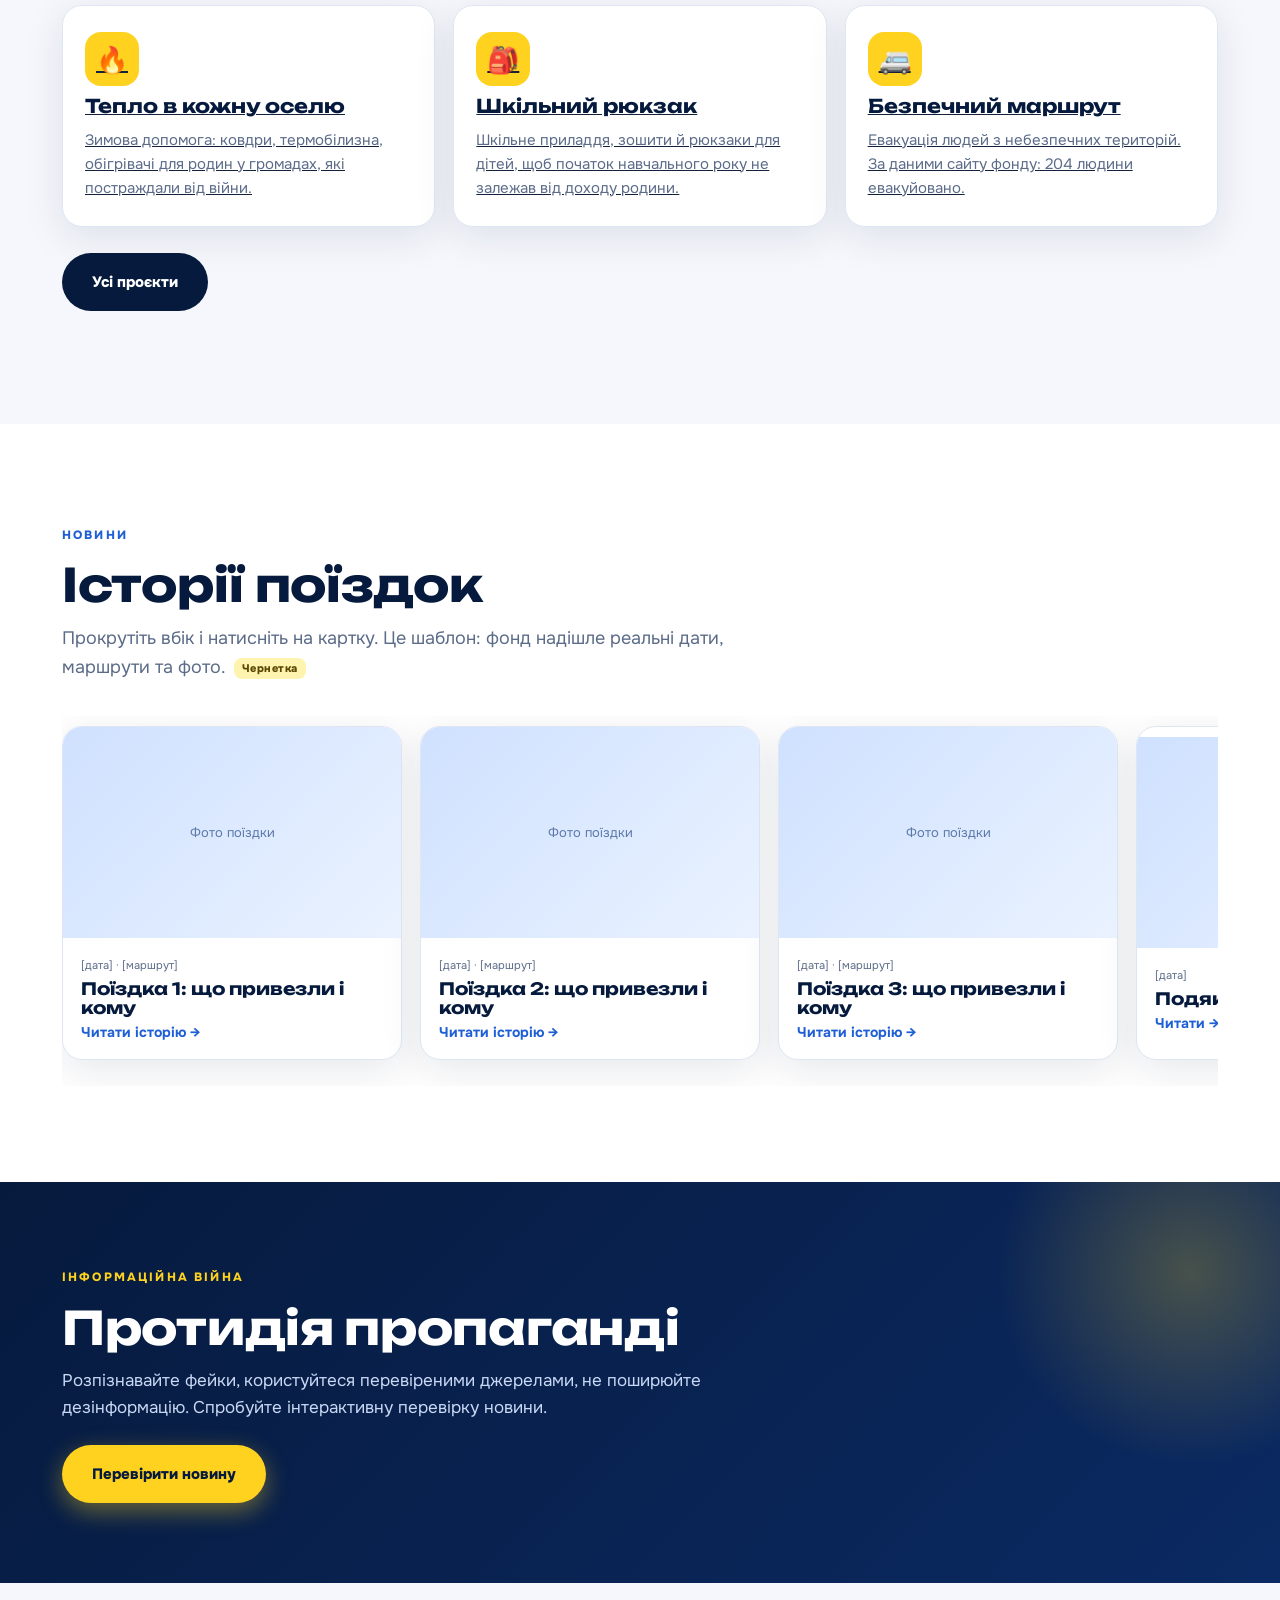
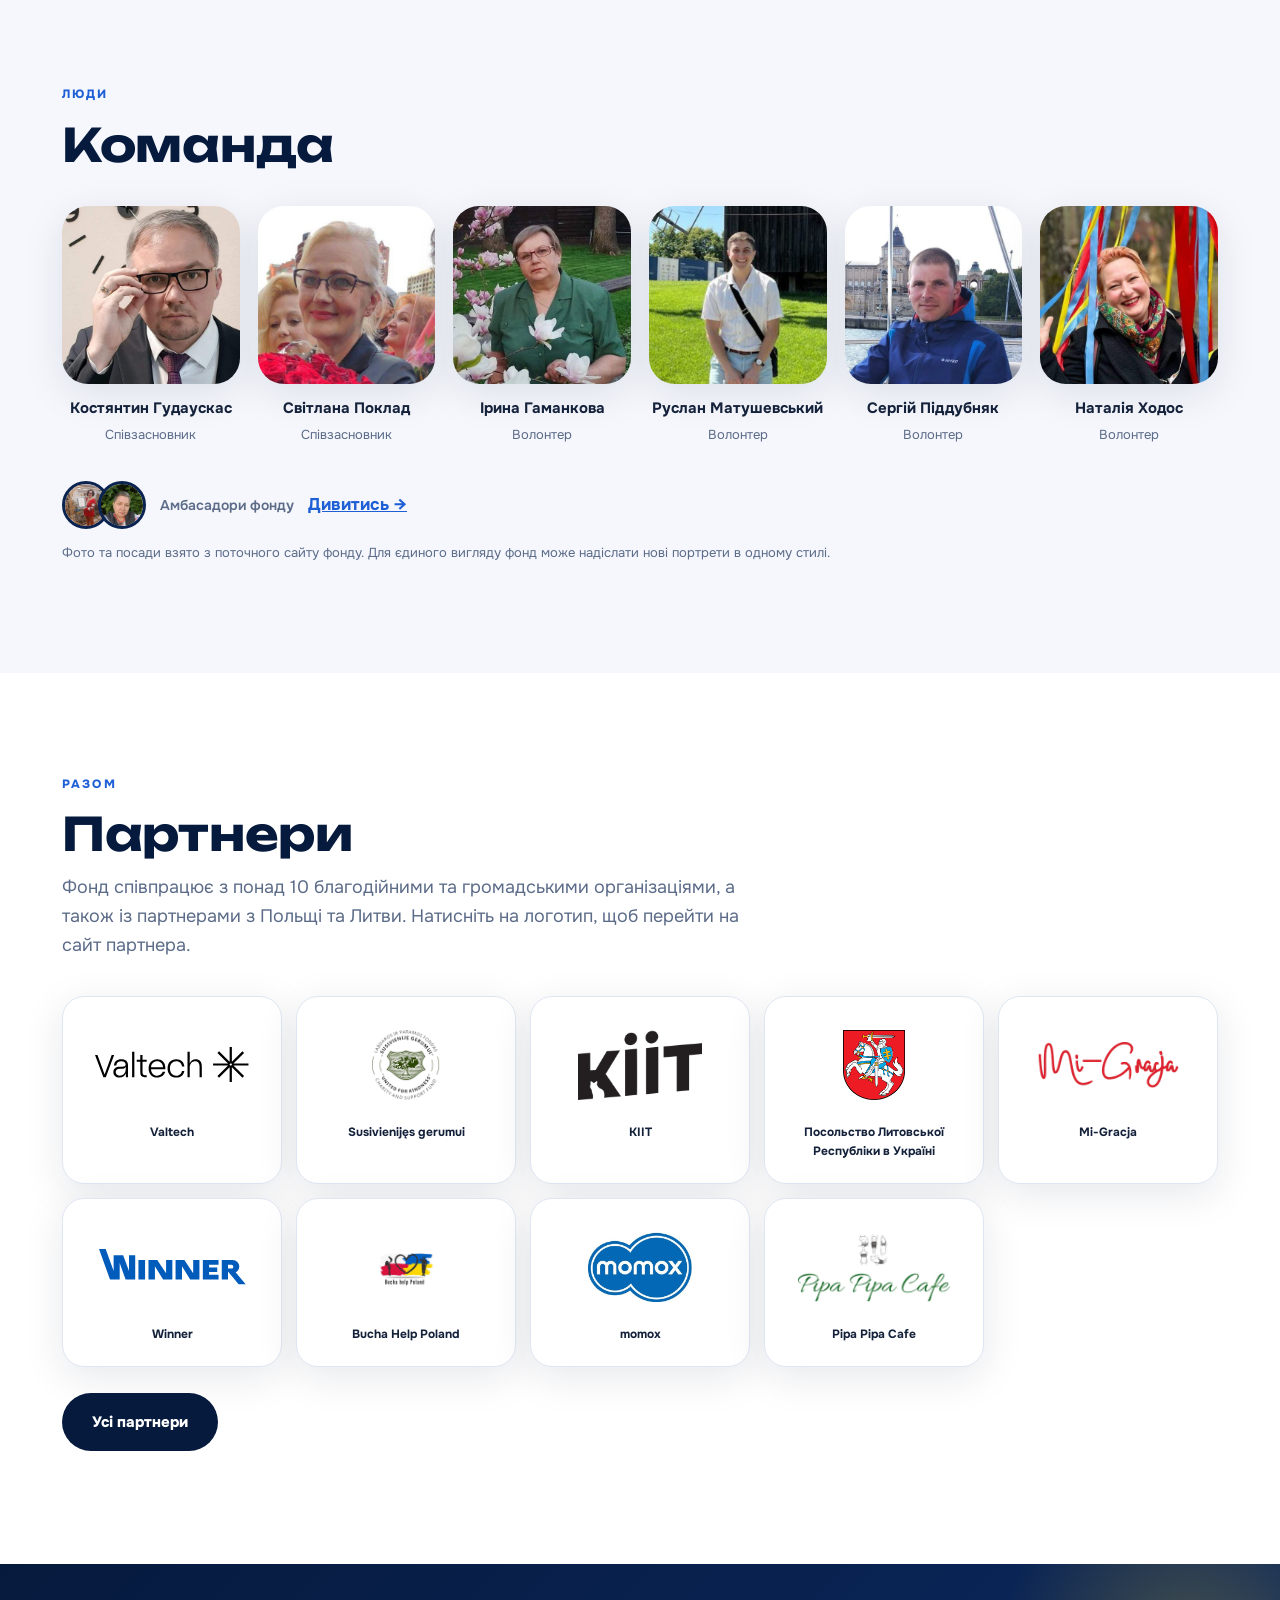
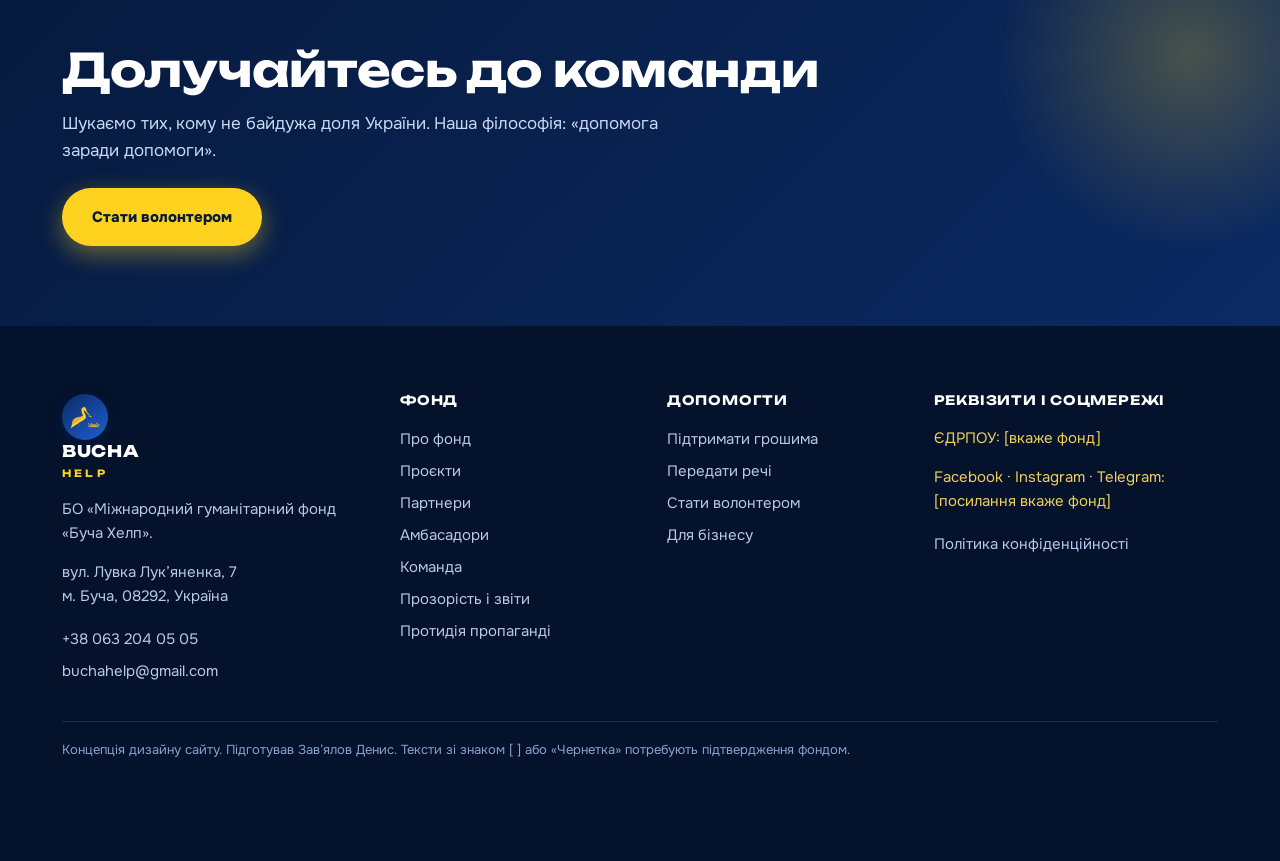
==== commit fe87f233: "Add files via upload" ====
--- a/index.html
+++ b/index.html
@@ -2,7 +2,7 @@
 <html lang="uk"><head><meta charset="utf-8"><meta name="viewport" content="width=device-width,initial-scale=1">
 <meta name="robots" content="noindex,nofollow"><title>Допомога та відбудова | BuchaHelp (концепція)</title>
 <meta name="description" content="Фонд «Буча Хелп»: гуманітарна допомога, відкриті звіти, способи допомогти.">
-<link rel="stylesheet" href="site.css"></head>
+<link rel="preconnect" href="https://fonts.googleapis.com"><link rel="preconnect" href="https://fonts.gstatic.com" crossorigin><link rel="stylesheet" href="https://fonts.googleapis.com/css2?family=Onest:wght@400;500;600;700;800&family=Unbounded:wght@500;700;800&display=swap"><link rel="stylesheet" href="site.css"></head>
 <body data-page="index.html">
 
 <section class="hero" id="top">
@@ -11,52 +11,11 @@
       <span class="eyebrow" style="color:#8fc1ff" data-i18n="hero.m2">Допомога з 2022 року</span>
       <h1 id="heroTitle">Віра у добро та силу єдності: наш шлях до кращого завтра</h1>
       <p class="lead" data-i18n="hero.lead">Фонд «Буча Хелп» з 2022 року доставляє гуманітарну допомогу людям, які її потребують. Разом ми можемо більше.</p>
-      <div class="actions"><button class="btn primary" data-donate data-i18n="cta.donate">Підтримати</button><a class="btn ghost" href="help.html#time" data-i18n="cta.vol">Стати волонтером</a></div>
+      <div class="actions"><button class="btn primary" id="heroDonate" data-donate data-i18n="cta.donate">Підтримати</button><a class="btn ghost" href="help.html#time" data-i18n="cta.vol">Стати волонтером</a></div>
       <div class="faces" aria-label="Команда фонду"><img src="p-gudauskas.jpg" alt="Костянтин Гудаускас" width="48" height="48"><img src="p-poklad.jpg" alt="Світлана Поклад" width="48" height="48"><img src="p-gamankova.jpg" alt="Ірина Гаманкова" width="48" height="48"><img src="p-matushevskyi.jpg" alt="Руслан Матушевський" width="48" height="48"><img src="p-piddubniak.jpg" alt="Сергій Піддубняк" width="48" height="48"><span>Команда фонду</span></div>
       <div class="mini"><span>● <b data-i18n="hero.m1">Звіти відкриті</b></span><a href="transparency.html" style="color:#8fc1ff">Бачити всі надходження →</a></div>
     </div>
-    <div class="scene" id="scene" aria-hidden="true">
-  <svg class="stage" viewBox="0 0 480 480" preserveAspectRatio="xMidYMid slice" xmlns="http://www.w3.org/2000/svg">
-    <defs>
-      <linearGradient id="sky" x1="0" y1="0" x2="0" y2="1"><stop offset="0" stop-color="#1a47a6"/><stop offset=".6" stop-color="#3b78de"/><stop offset="1" stop-color="#8fc1ff"/></linearGradient>
-      <radialGradient id="sun" cx=".5" cy=".5" r=".5"><stop offset="0" stop-color="#ffffff"/><stop offset=".55" stop-color="#fff0a8"/><stop offset="1" stop-color="#ffe273"/></radialGradient>
-      <radialGradient id="glow" cx=".5" cy=".5" r=".5"><stop offset="0" stop-color="#ffffff" stop-opacity=".5"/><stop offset="1" stop-color="#ffffff" stop-opacity="0"/></radialGradient>
-    </defs>
-    <rect width="480" height="480" fill="url(#sky)"/>
-    <g class="par" data-d="3"><circle cx="118" cy="128" r="120" fill="url(#glow)"/><circle class="sunc" cx="118" cy="128" r="52" fill="url(#sun)"/></g>
-    <g class="stars"><circle cx="60" cy="70" r="2"/><circle cx="130" cy="40" r="1.6"/><circle cx="210" cy="86" r="2"/><circle cx="270" cy="34" r="1.6"/><circle cx="440" cy="250" r="1.8"/><circle cx="36" cy="190" r="1.6"/></g>
-    <g class="par" data-d="7">
-      <g class="cl c1"><ellipse cx="90" cy="150" rx="46" ry="14"/><ellipse cx="118" cy="140" rx="30" ry="14"/><ellipse cx="70" cy="140" rx="26" ry="12"/></g>
-      <g class="cl c2"><ellipse cx="330" cy="300" rx="52" ry="15"/><ellipse cx="360" cy="289" rx="32" ry="14"/><ellipse cx="305" cy="290" rx="28" ry="12"/></g>
-    </g>
-    <g class="par" data-d="14">
-      <g transform="translate(0 30)"><g class="float">
-        <!-- ноги -->
-        <path d="M178 232 L98 262 M194 236 L110 276" stroke="#f5a623" stroke-width="5" stroke-linecap="round" fill="none"/>
-        <!-- далеке крило -->
-        <g transform="translate(222 196)"><g class="wing far"><path d="M0 0 C-22 -66 -80 -118 -168 -140 C-142 -114 -142 -104 -168 -100 C-136 -88 -130 -76 -152 -62 C-108 -56 -60 -44 0 0 Z" fill="#e59a1a"/></g></g>
-        <!-- хвіст -->
-        <path d="M168 214 L108 226 L162 238 Z" fill="#f5a623"/>
-        <!-- тулуб -->
-        <path d="M160 214 C178 178 250 172 292 196 C318 210 322 232 298 240 C258 254 196 250 166 236 C148 228 146 220 160 214 Z" fill="#ffd21f"/>
-        <path d="M176 226 C214 240 262 242 296 236 C262 252 200 252 176 236 Z" fill="#f5a623" opacity=".75"/>
-        <!-- шия, голова -->
-        <path d="M288 200 C320 186 342 168 362 146" stroke="#ffd21f" stroke-width="22" stroke-linecap="round" fill="none"/>
-        <circle cx="368" cy="140" r="15" fill="#ffd21f"/>
-        <circle cx="372" cy="136" r="2.6" fill="#0b2a63"/>
-        <path d="M378 132 L452 158 L380 148 Z" fill="#f5a623"/>
-        <!-- посилання з серцем -->
-        <g class="parcel"><path d="M448 158 L448 192" stroke="#0b2a63" stroke-width="2" fill="none"/>
-          <rect x="426" y="190" width="44" height="38" rx="8" fill="#fff"/><rect x="445" y="190" width="6" height="38" fill="#1f5fd6"/>
-          <path d="M448 214 c-9 -7 -14 -12 -14 -17 a7 7 0 0 1 14 -2 a7 7 0 0 1 14 2 c0 5 -5 10 -14 17 Z" fill="#ffd21f" stroke="#0b2a63" stroke-width="1.2"/></g>
-        <!-- ближнє крило -->
-        <g transform="translate(236 198)"><g class="wing near"><path d="M0 0 C-22 -66 -80 -118 -168 -140 C-142 -114 -142 -104 -168 -100 C-136 -88 -130 -76 -152 -62 C-108 -56 -60 -44 0 0 Z" fill="#ffd21f"/><path d="M0 0 C-26 -46 -62 -82 -106 -104 C-92 -72 -62 -42 0 0 Z" fill="#f5a623"/></g></g>
-      </g></g>
-    </g>
-    <g class="par" data-d="4"><g class="sea"><path d="M0 396 Q60 380 120 396 T240 396 T360 396 T480 396 T600 396 T720 396 T840 396 T960 396 V500 H0Z" fill="#2a63c8" opacity=".92"/></g>
-    <g class="sea s2"><path d="M0 420 Q60 406 120 420 T240 420 T360 420 T480 420 T600 420 T720 420 T840 420 T960 420 V500 H0Z" fill="#163f94"/></g></g>
-  </svg>
-</div>
+    <div class="lscene" id="lscene"><div class="logocard" id="logoCard"><div class="glare"></div><svg class="lg" viewBox="49 -3 1380 662" data-vbw="1380" xmlns="http://www.w3.org/2000/svg" role="img" aria-label="BuchaHelp"><g class="par" data-d="6"><g class="lg-letters"><g class="ltr" style="--i:0"><path d="M79.8 627.4C78.1 625.7 78.9 457.3 80.6 456.6C83.4 455.5 138.5 455.9 144.1 457.1C147.1 457.7 151.1 458.5 153.0 458.9C159.2 460.2 167.8 465.2 172.2 469.9C189.6 488.8 185.4 521.8 164.2 532.4C160.9 534.1 159.8 537.0 162.5 537.0C163.4 537.0 165.8 538.1 167.9 539.5C181.7 548.2 188.1 560.7 188.0 578.9C187.8 602.1 177.5 616.2 154.0 625.6C149.2 627.5 81.5 629.2 79.8 627.4Z M148.9 613.1C177.4 603.7 183.1 563.8 158.1 548.6C148.9 543.1 145.4 542.5 118.5 542.5L93.5 542.5 L93.2 578.0C93.1 597.5 93.2 614.1 93.5 614.9C94.4 617.3 140.6 615.9 148.9 613.1Z M139.0 528.0C149.7 526.9 155.0 524.6 160.2 519.2C173.5 505.4 170.0 482.9 153.0 473.4C146.8 469.9 137.1 468.8 114.5 469.2L93.5 469.5 L93.2 498.0C93.1 513.7 93.2 527.0 93.5 527.7C94.0 529.2 126.4 529.4 139.0 528.0Z" fill="#26388d"/></g><g class="ltr" style="--i:1"><path d="M251.3 627.5C231.9 620.5 222.0 607.8 218.5 585.5C217.3 578.4 217.0 563.8 217.0 516.8L217.0 457.0 L219.3 456.5C220.6 456.1 223.6 456.0 226.1 456.2L230.5 456.5 L231.1 517.0C231.7 583.6 231.9 585.1 238.1 596.7C250.6 620.0 287.8 625.1 307.0 606.1C318.7 594.5 319.2 591.5 319.9 518.0L320.5 456.5 L325.4 456.2C328.1 456.0 331.4 456.1 332.7 456.5L335.0 457.0 L335.0 513.1C335.0 546.5 334.6 573.1 333.9 578.8C330.9 606.1 319.1 621.6 296.1 628.4C287.3 631.0 259.4 630.5 251.3 627.5Z" fill="#26388d"/></g><g class="ltr" style="--i:2"><path d="M417.0 628.3C401.2 623.0 385.9 609.9 381.4 598.0C381.1 597.2 380.3 595.1 379.5 593.5C378.1 590.3 376.3 584.6 373.3 574.0C370.7 564.5 370.6 520.2 373.3 512.0C374.3 509.0 375.8 504.2 376.6 501.5C387.3 467.4 416.2 449.4 450.9 455.1C474.8 459.0 489.4 473.0 496.0 498.2C497.8 505.2 497.2 506.0 489.6 506.0L483.2 506.0 L481.5 501.2C476.6 487.4 468.7 476.7 460.3 472.6C458.2 471.6 455.6 470.3 454.5 469.7C450.4 467.4 429.8 467.6 423.0 469.9C411.7 473.8 401.5 482.9 396.0 493.7C394.2 497.4 392.1 501.7 391.3 503.2C390.6 504.6 390.0 506.7 390.0 507.8C390.0 508.9 389.4 511.3 388.7 513.1C384.3 524.0 384.5 553.7 389.1 573.0C397.2 607.1 421.9 623.7 452.2 615.6C466.7 611.7 475.6 602.2 482.9 582.8C483.9 580.1 484.3 580.0 490.4 580.0C498.3 580.0 498.7 580.8 495.9 589.3C489.0 609.9 477.2 621.8 457.4 628.3C450.5 630.6 423.7 630.6 417.0 628.3Z" fill="#26388d"/></g><g class="ltr" style="--i:3"><path d="M547.7 627.4C546.8 626.4 546.8 417.8 547.8 416.4C549.3 414.1 559.3 407.9 560.1 408.7C560.6 409.2 561.1 436.8 561.2 470.0L561.5 530.5 L571.0 531.0L580.5 531.5 L580.5 537.5L580.5 543.5 L571.2 543.8C566.2 543.9 561.9 544.2 561.8 544.3C561.7 544.4 561.3 563.2 561.0 586.0L560.5 627.5 L554.5 627.8C551.1 628.0 548.1 627.8 547.7 627.4Z M622.7 627.4C622.3 627.0 622.0 608.6 622.0 586.6C622.0 564.5 621.6 546.0 621.2 545.3C620.7 544.6 617.3 544.0 612.5 543.8L604.5 543.5 L604.5 537.5L604.5 531.5 L611.0 531.2C614.6 531.1 618.5 530.8 619.8 530.5L622.0 530.0 L622.0 448.6C622.0 357.0 621.1 366.8 630.2 361.5C633.9 359.5 635.1 359.1 635.5 360.2C635.8 360.9 635.9 421.4 635.8 494.5L635.5 627.5 L629.5 627.8C626.1 628.0 623.1 627.8 622.7 627.4Z" fill="#26388d"/></g><g class="ltr" style="--i:4"><path d="M670.5 627.0C670.2 626.4 670.4 624.5 671.0 622.7C671.6 621.0 674.3 612.8 677.0 604.5C679.8 596.2 685.0 581.0 688.6 570.5C692.2 560.0 695.5 550.1 696.0 548.5C696.4 546.9 697.4 543.9 698.1 542.0C698.7 540.1 699.8 536.9 700.5 535.0C701.2 533.1 702.3 529.9 702.9 528.0C703.6 526.1 704.5 523.1 705.0 521.5C705.5 519.9 706.8 516.0 708.0 513.0C709.2 510.0 710.5 506.1 711.0 504.5C711.5 502.9 712.4 499.9 713.1 498.0C713.7 496.1 714.8 492.9 715.5 491.0C716.2 489.1 717.3 485.9 717.9 484.0C718.6 482.1 719.5 479.1 720.0 477.5C720.4 475.9 721.2 473.4 721.7 472.0C722.3 470.6 723.5 467.0 724.5 464.0C725.5 461.0 726.7 457.9 727.3 457.2C728.4 455.7 742.6 455.5 743.5 457.0C744.3 458.4 749.0 470.9 750.0 474.5C750.5 476.1 751.8 480.0 753.0 483.0C754.2 486.0 755.6 489.9 756.0 491.5C757.0 494.8 760.9 505.9 766.5 521.5C768.6 527.0 770.6 532.9 771.0 534.5C771.5 536.1 772.8 540.0 774.0 543.0C775.2 546.0 776.6 549.9 777.0 551.5C778.1 555.2 780.7 562.8 782.0 565.5C782.5 566.6 783.8 570.4 785.0 574.0C786.1 577.6 787.5 581.4 787.9 582.5C788.4 583.6 789.1 585.4 789.3 586.5C789.6 587.6 790.8 591.0 792.0 594.0C793.2 597.0 794.6 600.9 795.0 602.5C795.5 604.1 797.5 610.1 799.5 615.8C803.7 627.9 803.7 628.0 795.6 628.0C787.5 628.0 788.7 630.0 778.4 599.0C773.6 584.4 769.2 571.9 768.7 571.2C768.0 570.3 760.1 570.0 735.3 570.0C710.3 570.0 702.9 570.3 702.6 571.2C702.4 571.9 701.7 574.1 701.1 576.0C700.4 577.9 699.5 580.9 699.0 582.5C698.2 585.3 697.5 587.4 694.5 596.0C693.8 597.9 691.8 604.0 690.0 609.5C688.3 615.0 686.1 621.4 685.3 623.8L683.7 628.0 L677.4 628.0C674.0 628.0 670.8 627.5 670.5 627.0Z M762.5 555.0C762.8 554.5 761.7 550.1 760.0 545.3C758.3 540.5 756.5 535.1 756.0 533.5C755.6 531.9 754.2 528.0 753.0 525.0C751.8 522.0 750.4 518.1 750.0 516.5C749.5 514.9 747.5 509.0 745.5 503.5C743.5 498.0 741.4 491.9 740.8 490.0C740.3 488.1 739.5 486.1 739.1 485.5C738.8 484.9 738.0 482.7 737.5 480.5C736.1 475.0 733.8 475.3 732.3 481.0C730.4 488.0 728.2 495.2 726.9 499.0C725.2 504.1 723.5 509.0 722.1 513.0C721.4 514.9 720.5 517.9 720.0 519.5C719.5 521.1 718.6 524.1 717.9 526.0C717.3 527.9 716.2 531.1 715.5 533.0C714.8 534.9 713.7 538.1 713.1 540.0C712.4 541.9 711.5 545.0 711.0 546.8C710.6 548.6 709.7 550.7 709.0 551.5C708.3 552.3 708.0 553.7 708.4 554.5C709.0 556.3 761.4 556.8 762.5 555.0Z" fill="#26388d"/></g><g class="ltr" style="--i:5"><path d="M897.5 626.8C897.2 626.1 897.1 585.5 897.2 536.5L897.5 447.6 L902.2 446.1C905.9 445.0 907.5 444.9 909.5 445.8L912.0 446.9 L912.2 488.7L912.5 530.5 L954.0 530.8C976.8 530.9 996.5 530.8 997.8 530.5L1000.0 530.0 L1000.0 486.0L1000.0 442.0 L1002.2 441.6C1007.3 440.6 1010.6 439.9 1012.0 439.7C1013.3 439.5 1013.5 450.5 1013.5 533.5L1013.5 627.5 L1007.0 627.5L1000.5 627.5 L1000.0 586.0C999.7 563.2 999.3 544.4 999.2 544.2C999.1 544.1 979.5 544.1 955.8 544.2L912.5 544.5 L912.0 586.0L911.5 627.5 L904.7 627.8C899.9 628.0 897.8 627.7 897.5 626.8Z" fill="#26388d"/></g><g class="ltr" style="--i:6"><path d="M1043.5 626.8C1043.2 626.1 1043.1 587.5 1043.2 541.0L1043.5 456.5 L1089.0 456.2C1143.5 455.9 1139.2 455.3 1138.8 463.3L1138.5 469.5 L1097.8 469.8L1057.0 470.0 L1056.5 472.3C1056.2 473.5 1056.1 487.1 1056.2 502.5L1056.5 530.5 L1095.0 531.0L1133.5 531.5 L1133.5 537.5L1133.5 543.5 L1095.3 543.8L1057.0 544.0 L1056.5 546.3C1056.2 547.5 1056.1 563.4 1056.2 581.5L1056.5 614.5 L1099.0 615.0L1141.5 615.5 L1141.4 619.1C1141.3 621.0 1141.0 623.9 1140.6 625.3L1140.0 628.0 L1091.9 628.0C1054.5 628.0 1043.8 627.7 1043.5 626.8Z" fill="#26388d"/></g><g class="ltr" style="--i:7"><path d="M1170.5 626.8C1170.2 626.1 1170.1 587.5 1170.2 541.0L1170.5 456.5 L1177.5 456.5L1184.5 456.5 L1185.0 535.5L1185.5 614.5 L1227.5 615.0L1269.5 615.5 L1269.2 620.0C1268.5 628.7 1273.0 628.0 1218.9 628.0C1181.5 628.0 1170.8 627.7 1170.5 626.8Z" fill="#26388d"/></g><g class="ltr" style="--i:8"><path d="M1293.5 626.8C1293.2 626.1 1293.1 587.5 1293.2 541.0L1293.5 456.5 L1324.0 456.5C1364.8 456.5 1374.0 458.4 1386.7 469.5C1407.7 487.9 1403.5 528.5 1379.2 542.3C1367.4 548.9 1366.1 549.1 1335.8 549.7C1320.5 550.0 1307.9 550.3 1307.8 550.4C1307.7 550.4 1307.3 567.8 1307.0 589.0L1306.5 627.5 L1300.2 627.8C1295.8 628.0 1293.8 627.7 1293.5 626.8Z M1363.6 534.8C1372.3 532.1 1381.1 524.0 1383.0 517.0C1390.0 490.9 1379.4 473.9 1353.7 470.1C1341.1 468.3 1308.4 468.6 1307.6 470.6C1306.8 472.7 1306.8 535.5 1307.7 536.3C1309.6 538.3 1356.7 537.0 1363.6 534.8Z" fill="#26388d"/></g></g></g><g class="par" data-d="-9"><g class="lg-nest"><path d="M870.6 444.9C870.3 444.1 870.0 442.4 869.8 441.0C869.5 438.6 869.2 438.5 859.5 437.9C840.3 436.9 833.8 434.4 836.0 429.0C837.7 424.8 837.9 424.7 846.7 426.7C860.5 429.7 884.5 428.8 883.8 425.3C883.6 424.4 882.4 423.3 881.0 423.0C878.4 422.3 861.9 414.3 856.0 410.8C847.7 406.0 840.0 399.8 840.0 398.0C840.0 395.7 844.8 391.8 846.4 392.7C847.0 393.1 850.3 395.3 853.8 397.6C861.9 403.0 878.8 411.4 889.5 415.3C891.7 416.1 895.1 417.3 897.0 418.1C904.1 420.8 919.2 419.2 923.2 415.2C924.6 413.8 921.1 412.3 913.8 411.4C910.9 411.0 907.7 410.3 906.8 409.8C905.8 409.3 903.1 408.5 900.8 408.0C880.5 403.8 851.7 385.9 836.4 368.1C829.1 359.7 828.9 358.9 832.9 356.1C836.9 353.2 837.4 353.4 841.4 358.8C853.9 375.9 882.4 394.7 902.0 398.9C903.9 399.3 906.4 400.1 907.5 400.7C910.9 402.5 922.3 403.4 921.4 401.8C919.9 399.1 916.6 396.0 915.2 396.0C912.4 396.0 901.1 391.9 892.2 387.8C887.6 385.6 886.8 383.2 889.6 379.2C891.5 376.4 892.3 376.5 898.5 379.5C907.7 384.0 907.7 383.8 899.9 370.9C892.3 358.3 891.5 354.8 895.9 353.0C899.8 351.4 901.2 352.4 904.7 359.4C906.1 362.2 910.6 369.5 914.6 375.7C922.0 386.8 922.0 386.8 927.1 387.9C938.7 390.4 958.5 388.3 974.5 382.8C976.1 382.3 978.9 381.5 980.5 381.0C983.1 380.3 990.1 376.9 998.3 372.3C999.5 371.6 1002.5 369.4 1005.0 367.3C1007.5 365.2 1011.5 361.9 1014.0 360.0C1016.5 358.1 1021.4 354.0 1024.9 350.8C1032.0 344.4 1034.0 343.8 1036.4 347.5C1038.9 351.4 1038.4 352.5 1031.0 358.7C1026.2 362.6 1023.7 365.4 1023.3 367.4C1022.7 370.3 1016.5 375.0 1007.5 379.5C1000.1 383.2 970.8 403.2 971.7 404.0C972.1 404.5 975.9 404.1 980.0 403.3C984.1 402.5 990.9 401.2 995.0 400.3C1002.5 398.9 1010.8 396.7 1016.5 394.8C1018.1 394.3 1020.9 393.5 1022.5 393.0C1032.2 390.3 1052.6 382.4 1067.3 375.6C1070.5 374.1 1073.8 373.1 1074.6 373.4C1076.3 374.1 1078.3 378.8 1077.6 380.6C1077.1 381.9 1067.2 387.0 1065.3 387.0C1062.4 387.0 1059.1 391.1 1059.6 394.0C1060.1 396.5 1059.7 397.1 1056.3 399.2C1054.2 400.5 1051.5 402.0 1050.5 402.7C1047.2 404.6 1016.2 420.0 1015.5 420.0C1015.1 420.0 1013.4 420.7 1011.7 421.5C1009.9 422.3 1005.6 424.0 1002.0 425.3C998.4 426.6 995.6 428.0 995.8 428.6C996.6 431.2 1022.7 427.0 1024.6 423.9C1025.4 422.5 1028.9 422.9 1031.5 424.6C1034.0 426.2 1038.6 425.7 1053.5 421.9C1060.4 420.1 1061.3 420.3 1062.9 423.4C1065.3 428.5 1062.6 430.4 1049.0 433.0C1030.7 436.5 1021.0 437.9 1016.0 438.0C1012.9 438.0 1007.8 438.7 1004.5 439.5C999.8 440.8 993.2 441.0 970.6 440.8C947.4 440.6 940.9 440.9 933.5 442.3C928.5 443.3 919.5 444.3 913.5 444.5C907.5 444.7 895.4 445.2 886.8 445.6C873.9 446.1 870.9 446.0 870.6 444.9Z M912.8 434.5C913.9 433.4 911.4 432.0 908.4 432.0C904.2 432.0 900.7 433.7 901.6 435.2C902.2 436.1 911.8 435.5 912.8 434.5Z M950.0 427.8C950.0 426.3 940.7 420.0 938.7 420.0C938.0 420.0 936.5 420.7 935.4 421.5C934.4 422.3 932.7 423.0 931.8 423.0C930.0 423.0 928.4 424.8 929.4 425.7C931.6 427.9 950.0 429.7 950.0 427.8Z M975.0 423.8C976.9 423.2 980.0 422.1 981.8 421.4C983.6 420.6 986.0 420.0 987.1 420.0C988.3 420.0 990.4 419.4 991.8 418.6C993.3 417.8 997.4 416.2 1001.0 414.9C1004.6 413.7 1007.9 412.3 1008.4 411.8C1009.0 411.4 1010.0 411.0 1010.8 411.0C1011.5 411.0 1014.8 409.6 1018.2 408.0C1021.5 406.4 1024.8 405.0 1025.6 405.0C1026.4 405.0 1027.0 404.3 1027.0 403.5C1027.0 401.8 1024.8 401.5 1022.2 403.0C1015.0 407.0 983.6 413.0 965.1 413.9C951.3 414.6 949.9 415.4 956.1 419.1C958.4 420.4 961.9 422.5 963.9 423.7C965.9 424.9 968.4 425.7 969.5 425.4C970.6 425.1 973.1 424.4 975.0 423.8Z M950.1 403.0C952.5 401.9 955.6 400.1 957.0 398.9L959.5 396.8 L955.5 397.4C953.3 397.7 948.1 398.2 944.0 398.6C933.5 399.4 933.2 399.6 936.0 402.5C938.9 405.6 944.0 405.8 950.1 403.0Z" fill="#fcd125"/></g></g><g class="par" data-d="14"><g class="lg-bird" id="stork" role="button" tabindex="0" aria-label="Лелека: натисніть, щоб вона побігла до кнопки Підтримати"><path d="M477.0 457.2C477.0 455.2 477.5 451.7 478.1 449.5C478.6 447.3 479.5 442.4 479.9 438.5C481.4 427.2 483.0 417.0 484.6 409.9C485.4 406.2 486.0 401.7 486.0 399.8C486.0 397.9 486.7 394.1 487.5 391.4C488.3 388.7 489.0 384.8 489.0 382.7C489.0 380.6 489.5 377.9 490.1 376.8C490.8 375.6 491.6 372.1 492.1 369.1C492.5 366.0 493.4 361.5 494.0 359.0C496.5 349.5 498.2 343.4 499.2 340.5C499.7 338.9 500.5 336.1 501.0 334.5C503.2 326.4 512.4 304.1 515.8 298.5C527.6 279.2 535.9 270.8 553.5 260.3C561.1 255.8 589.3 243.0 591.6 243.0C592.4 243.0 594.4 242.4 596.2 241.6C598.0 240.9 602.2 239.5 605.5 238.6C608.8 237.6 613.6 236.2 616.1 235.4C618.7 234.7 622.0 234.0 623.4 234.0C624.9 234.0 627.7 233.3 629.7 232.5C631.6 231.7 635.2 231.0 637.7 231.0C640.1 231.0 643.7 230.3 645.7 229.5C647.6 228.7 652.1 228.0 655.5 228.0C658.9 228.0 663.7 227.3 666.0 226.5C668.3 225.7 672.9 225.0 676.2 225.0C693.4 225.0 713.8 217.2 718.0 208.9C720.6 203.9 720.5 201.4 717.4 190.5C716.0 185.6 714.5 180.2 714.1 178.5C713.2 175.0 708.4 160.1 706.5 155.0C705.8 153.1 704.5 148.8 703.5 145.5C702.5 142.2 701.2 137.5 700.4 135.0C699.7 132.5 698.5 127.8 697.7 124.5C696.9 121.2 695.7 116.5 695.0 114.0C689.8 94.2 689.9 68.3 695.3 56.0C698.2 49.3 711.0 37.2 719.0 33.4C759.9 14.0 795.0 40.7 795.0 91.3C795.0 104.6 793.8 102.2 813.4 128.5C820.4 137.8 826.9 146.6 827.8 148.0C828.7 149.4 835.8 159.1 843.5 169.6C851.2 180.1 862.2 195.1 867.9 202.9C873.6 210.7 879.2 217.6 880.3 218.2C882.4 219.3 902.2 218.8 906.6 217.5C910.9 216.2 914.0 223.1 910.4 226.1C909.4 226.9 905.2 227.6 899.1 227.8C887.6 228.3 887.0 228.7 890.4 233.6C894.6 239.8 892.7 241.4 887.5 236.0C883.9 232.2 882.7 232.2 883.5 236.0C884.4 240.3 883.2 239.8 877.0 233.4C870.8 227.1 867.4 225.0 863.2 225.0C861.6 225.0 858.1 224.3 855.4 223.5C852.7 222.6 848.9 221.4 847.0 220.9C840.3 218.8 832.1 214.8 831.5 213.2C830.2 209.7 833.2 208.9 839.5 211.0C861.0 218.0 863.3 217.4 854.4 207.3C851.1 203.6 842.1 193.3 834.4 184.4C826.8 175.6 817.2 164.6 813.1 159.9C807.3 153.4 771.0 114.9 746.4 89.3C737.0 79.6 735.5 93.8 743.4 116.2C748.5 130.6 748.6 130.9 759.0 152.5C771.3 177.9 776.2 188.6 777.0 191.0C777.5 192.4 778.8 195.9 779.9 198.9C793.5 234.8 785.5 257.7 749.0 287.1C738.6 295.5 694.8 324.0 692.3 324.0C691.9 324.0 690.9 324.6 690.1 325.4C689.2 326.1 685.4 328.5 681.5 330.6C677.6 332.6 671.8 336.0 668.5 338.0C665.2 340.0 661.8 342.0 661.0 342.4C659.2 343.2 658.4 343.7 646.5 351.1C641.5 354.1 635.9 357.3 634.0 358.0C632.1 358.8 628.3 361.3 625.5 363.5C618.0 369.6 565.3 404.2 558.9 407.3C555.8 408.8 551.2 411.8 548.8 414.0C543.0 419.0 480.2 461.0 478.4 461.0C477.4 461.0 477.0 459.8 477.0 457.2Z" fill="#fcd125"/><path d="M490.8 381.6C491.1 377.7 491.6 373.7 492.1 372.8C492.6 371.9 493.0 369.8 493.0 368.1C493.0 366.5 494.2 360.9 495.6 355.8C497.0 350.7 498.7 344.6 499.4 342.3C500.0 340.0 501.3 337.3 502.3 336.2C503.2 335.2 504.0 333.0 504.0 331.3C504.0 329.5 504.6 328.0 505.5 327.6C506.4 327.3 507.0 325.8 507.0 324.2C507.0 322.6 507.7 320.7 508.5 320.0C509.3 319.3 510.0 318.0 510.0 317.0C510.0 316.0 510.6 314.7 511.4 314.1C512.2 313.4 514.1 310.5 515.5 307.7C520.6 297.8 525.2 292.7 532.4 289.1C536.0 287.2 539.0 285.3 539.0 284.8C539.0 284.3 541.5 282.9 544.6 281.5C547.7 280.1 551.4 278.0 553.0 276.8C554.5 275.5 557.0 273.7 558.6 272.8C560.2 271.8 563.3 269.8 565.6 268.3C567.8 266.7 571.2 264.5 573.1 263.3C577.3 260.6 583.0 256.4 587.8 252.4C591.7 249.2 601.7 244.0 604.1 244.0C604.9 244.0 606.4 243.3 607.4 242.5C608.5 241.7 610.5 241.0 611.9 241.0C613.3 241.0 615.8 240.3 617.4 239.5C618.9 238.7 621.1 238.0 622.1 238.0C623.2 238.0 625.7 237.3 627.8 236.4C629.8 235.5 633.4 234.6 635.6 234.5C638.1 234.4 640.9 233.4 642.5 232.2C644.8 230.4 646.6 230.0 652.9 230.0C657.2 230.0 661.1 229.5 661.7 228.9C663.7 226.9 677.1 225.8 679.0 227.5C681.5 229.8 683.6 235.6 684.8 243.5C687.7 262.5 677.9 276.7 644.8 301.1C626.4 314.7 580.9 342.7 552.5 358.0C548.1 360.4 542.0 363.7 539.0 365.5C516.5 378.6 497.2 388.5 494.0 388.6L490.5 388.6 L490.8 381.6Z" fill="#f8af2b"/></g></g></svg></div><p class="lhint" id="lhint">Натисніть на лелеку</p></div>
   </div>
   <div class="scroll">↓<i></i></div>
 </section>
--- a/site.css
+++ b/site.css
@@ -1,4 +1,3 @@
-@import url('https://fonts.googleapis.com/css2?family=Onest:wght@400;500;600;700;800&family=Unbounded:wght@500;700;800&display=swap');
 :root{
   --navy:#061a3d;--navy2:#0b2a63;--blue:#1f5fd6;--sky:#8fc1ff;--yellow:#ffd21f;--yellow2:#ffbf00;
   --bg:#f5f7fc;--card:#fff;--line:#dfe6f3;--text:#14213a;--muted:#5b6b88;--ink:#061a3d;--glass:rgba(255,255,255,.78);
@@ -325,3 +324,38 @@
 @media (prefers-reduced-motion:reduce){.wing,.float,.parcel,.cl,.sea,.stars circle,.sunc{animation:none!important}}
 
 .emb img{background:none!important;border-radius:0!important;padding:0!important;height:auto!important;width:31px;display:block}
+
+/* v2f: великий інтерактивний логотип */
+.lscene{perspective:1100px;max-width:580px;margin-left:auto;width:100%}
+.logocard{position:relative;border-radius:38px;padding:40px 42px 32px;background:linear-gradient(145deg,#fff 0%,#f1f6ff 60%,#e4edff 100%);box-shadow:0 40px 90px rgba(0,0,0,.45),0 0 0 1px rgba(255,255,255,.65) inset,0 0 90px rgba(143,193,255,.28);transform:rotateX(var(--rx,0deg)) rotateY(var(--ry,0deg));transition:transform .18s ease-out;transform-style:preserve-3d;will-change:transform}
+.glare{position:absolute;inset:0;border-radius:inherit;background:radial-gradient(circle at var(--gx,50%) var(--gy,20%),rgba(255,255,255,.95),rgba(255,255,255,0) 55%);opacity:.5;pointer-events:none}
+.lg{display:block;width:100%;height:auto;overflow:visible;position:relative}
+.lg-bird{cursor:pointer;transform-box:fill-box;transform-origin:50% 100%;animation:breathe 4.2s ease-in-out infinite}
+.lg-bird:hover{filter:drop-shadow(0 8px 14px rgba(245,166,35,.55))}
+.lg-bird.away{visibility:hidden}
+.lg-bird.pop{animation:popin .7s cubic-bezier(.3,1.6,.5,1)}
+@keyframes breathe{0%,100%{transform:rotate(0) translateY(0)}50%{transform:rotate(-1.6deg) translateY(-6px)}}
+@keyframes popin{from{transform:scale(.35) translateY(40%);opacity:0}to{transform:none;opacity:1}}
+.lg-nest{transform-box:fill-box;transform-origin:50% 100%;animation:sway 5s ease-in-out infinite}
+@keyframes sway{50%{transform:rotate(1.4deg) scale(1.012)}}
+.ltr{transform-box:fill-box;transform-origin:50% 100%;transition:transform .4s cubic-bezier(.3,1.7,.5,1);animation:ltrIn .9s cubic-bezier(.2,.9,.3,1.2) backwards;animation-delay:calc(var(--i)*70ms + 250ms)}
+@keyframes ltrIn{from{opacity:0;transform:translateY(28%)}to{opacity:1;transform:none}}
+.ltr path{transition:fill .25s}
+.ltr:hover{transform:translateY(-10%)}
+.ltr:hover path{fill:#f8af2b}
+.lhint{margin:16px 0 0;text-align:center;color:#9fb6e6;font-size:14px;font-weight:600;letter-spacing:.02em;transition:opacity .4s}
+.lhint:before{content:"↑ ";display:inline-block;animation:nudge 1.4s ease-in-out infinite}
+@keyframes nudge{50%{transform:translateY(-4px)}}
+.runner{position:fixed;z-index:350;pointer-events:none;transform-origin:50% 100%;will-change:transform}
+.runner svg{display:block;width:100%;height:100%;overflow:visible}
+.btn.celebrate{animation:cel .9s ease}
+@keyframes cel{0%{transform:scale(1)}30%{transform:scale(1.12);box-shadow:0 0 0 0 rgba(255,210,31,.9)}100%{transform:scale(1);box-shadow:0 0 0 30px rgba(255,210,31,0)}}
+.heart{position:fixed;z-index:400;pointer-events:none;animation:hr 1.5s ease-out forwards}
+@keyframes hr{from{opacity:1;transform:translate(0,0) scale(.6)}to{opacity:0;transform:translate(var(--dx),-130px) rotate(var(--dr)) scale(1.25)}}
+@media (max-width:1020px){.lscene{margin:0 auto;max-width:460px}}
+@media (max-width:640px){.logocard{padding:26px 24px 20px;border-radius:28px}}
+@media (prefers-reduced-motion:reduce){.lg-bird,.lg-nest,.ltr,.lhint:before{animation:none!important}}
+
+.hero h1{font-size:clamp(32px,4.4vw,58px)}
+.hero .grid{padding:128px 0 84px}
+.hero p.lead{margin:18px 0 24px}
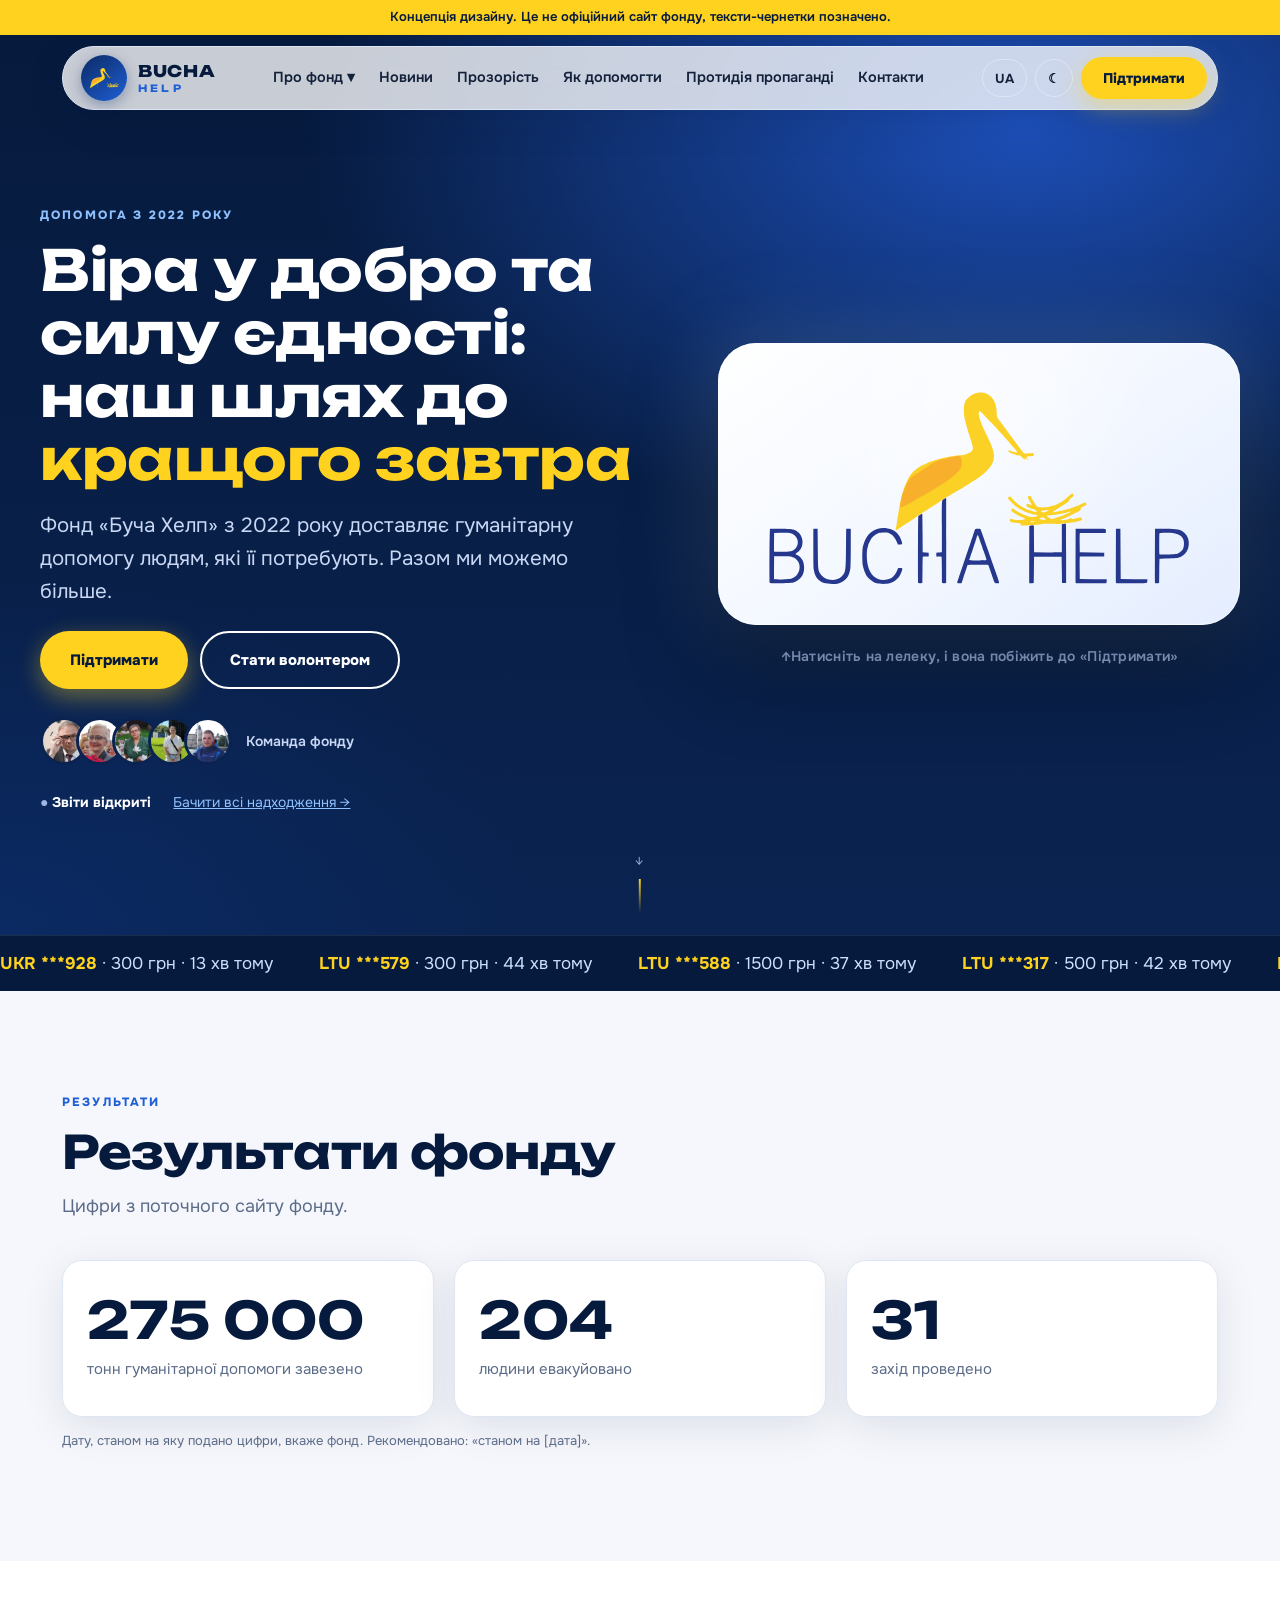
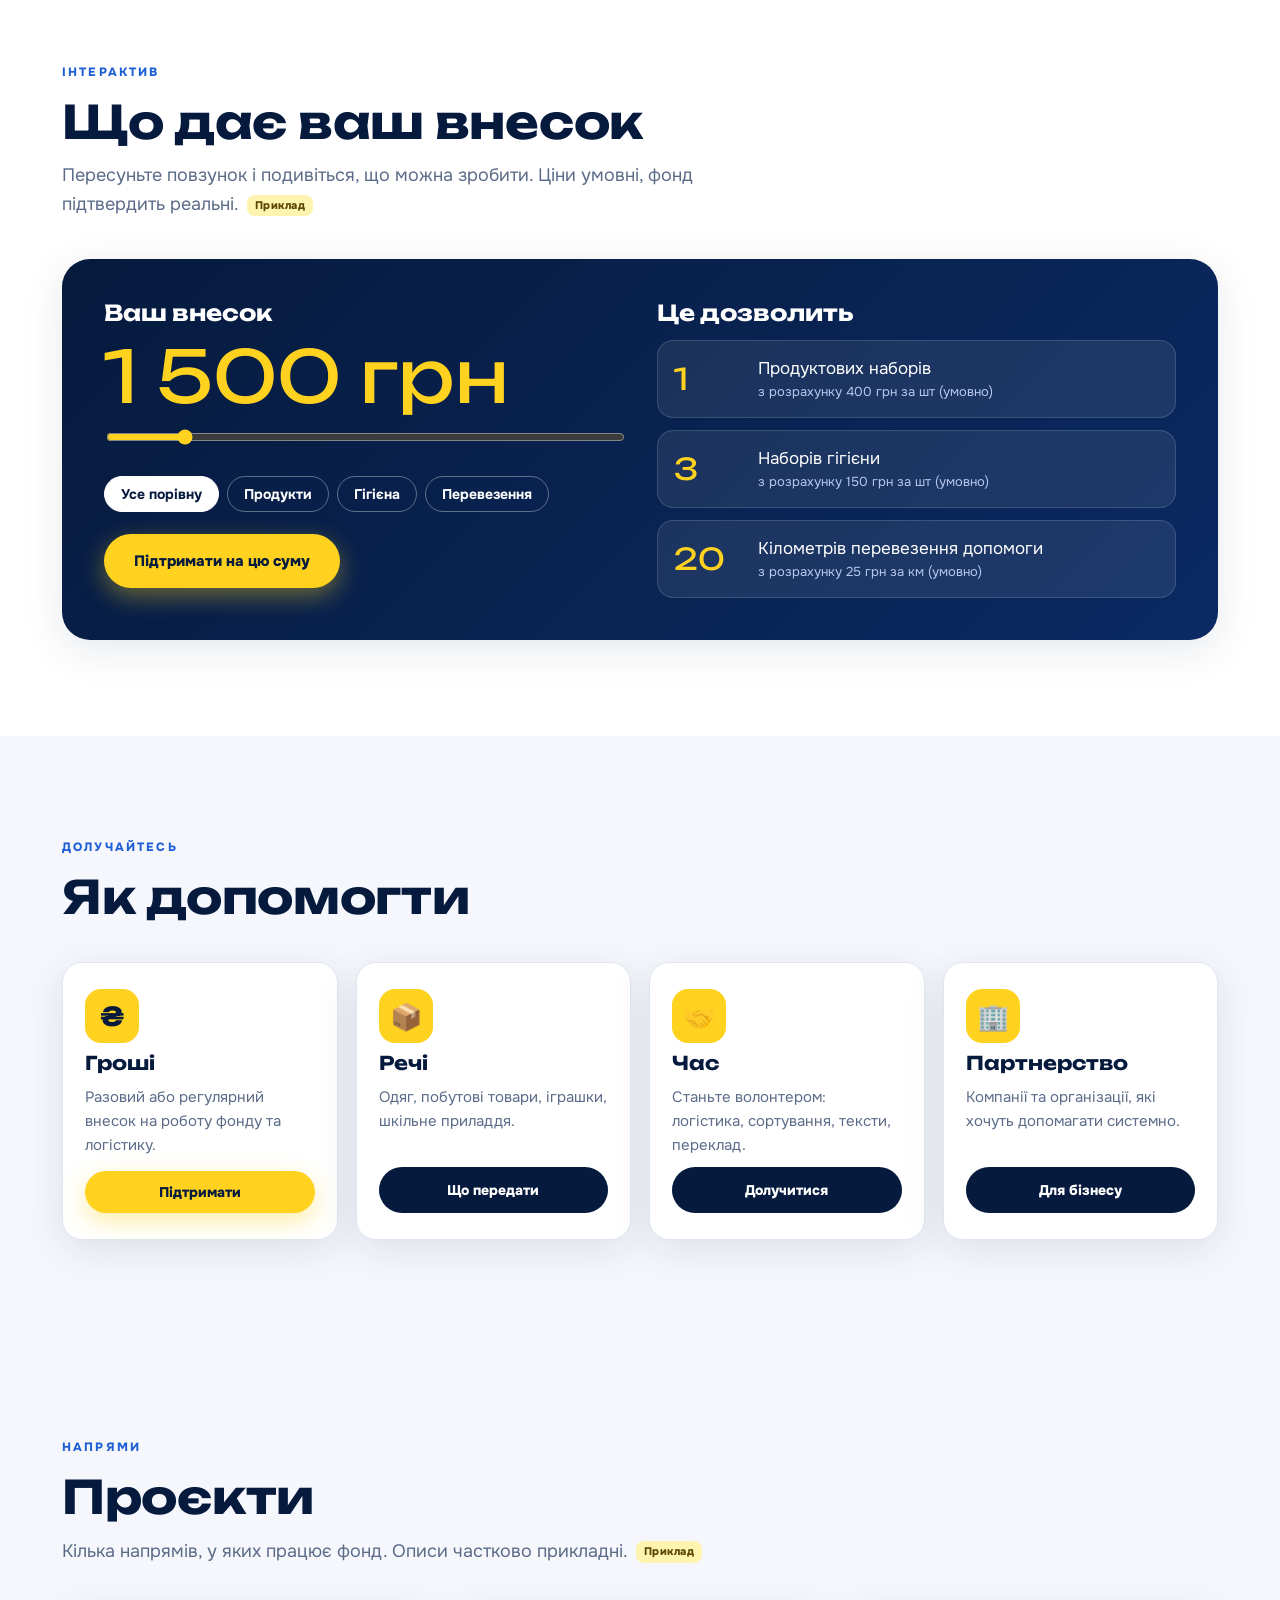
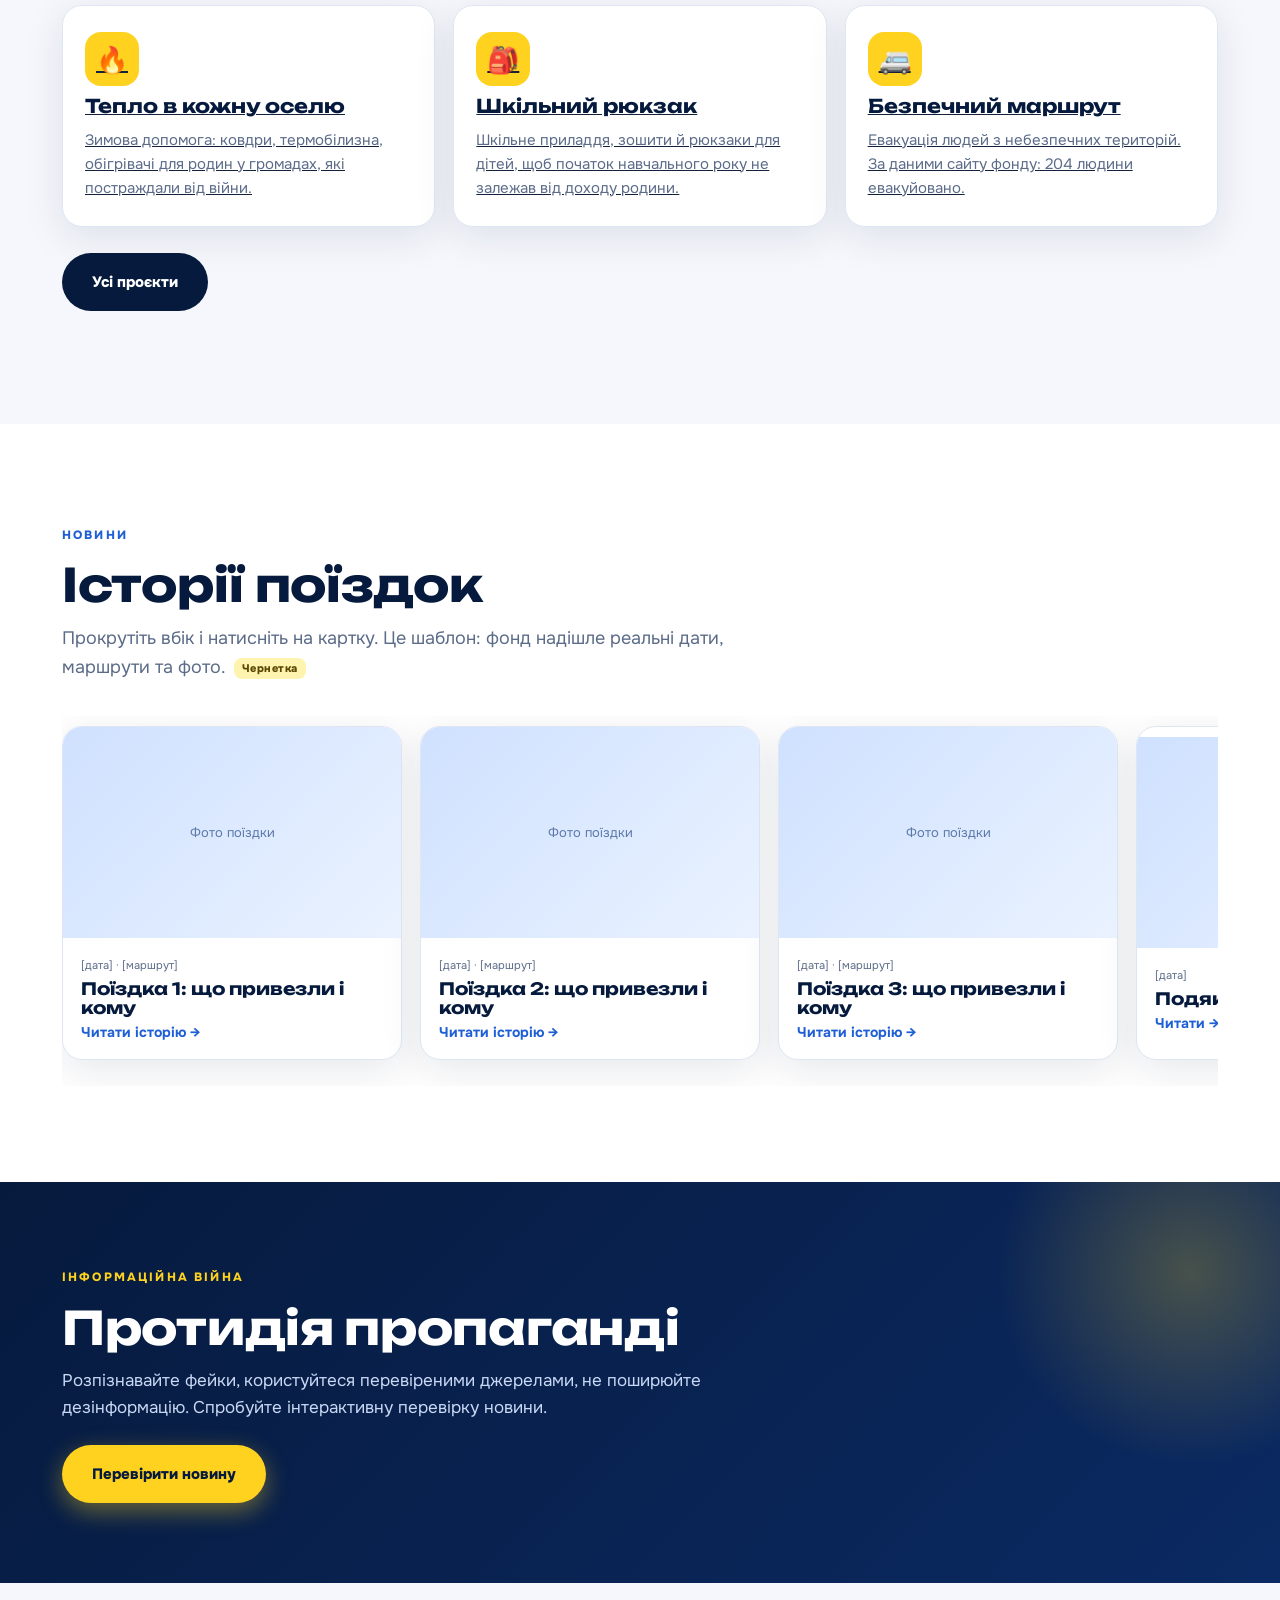
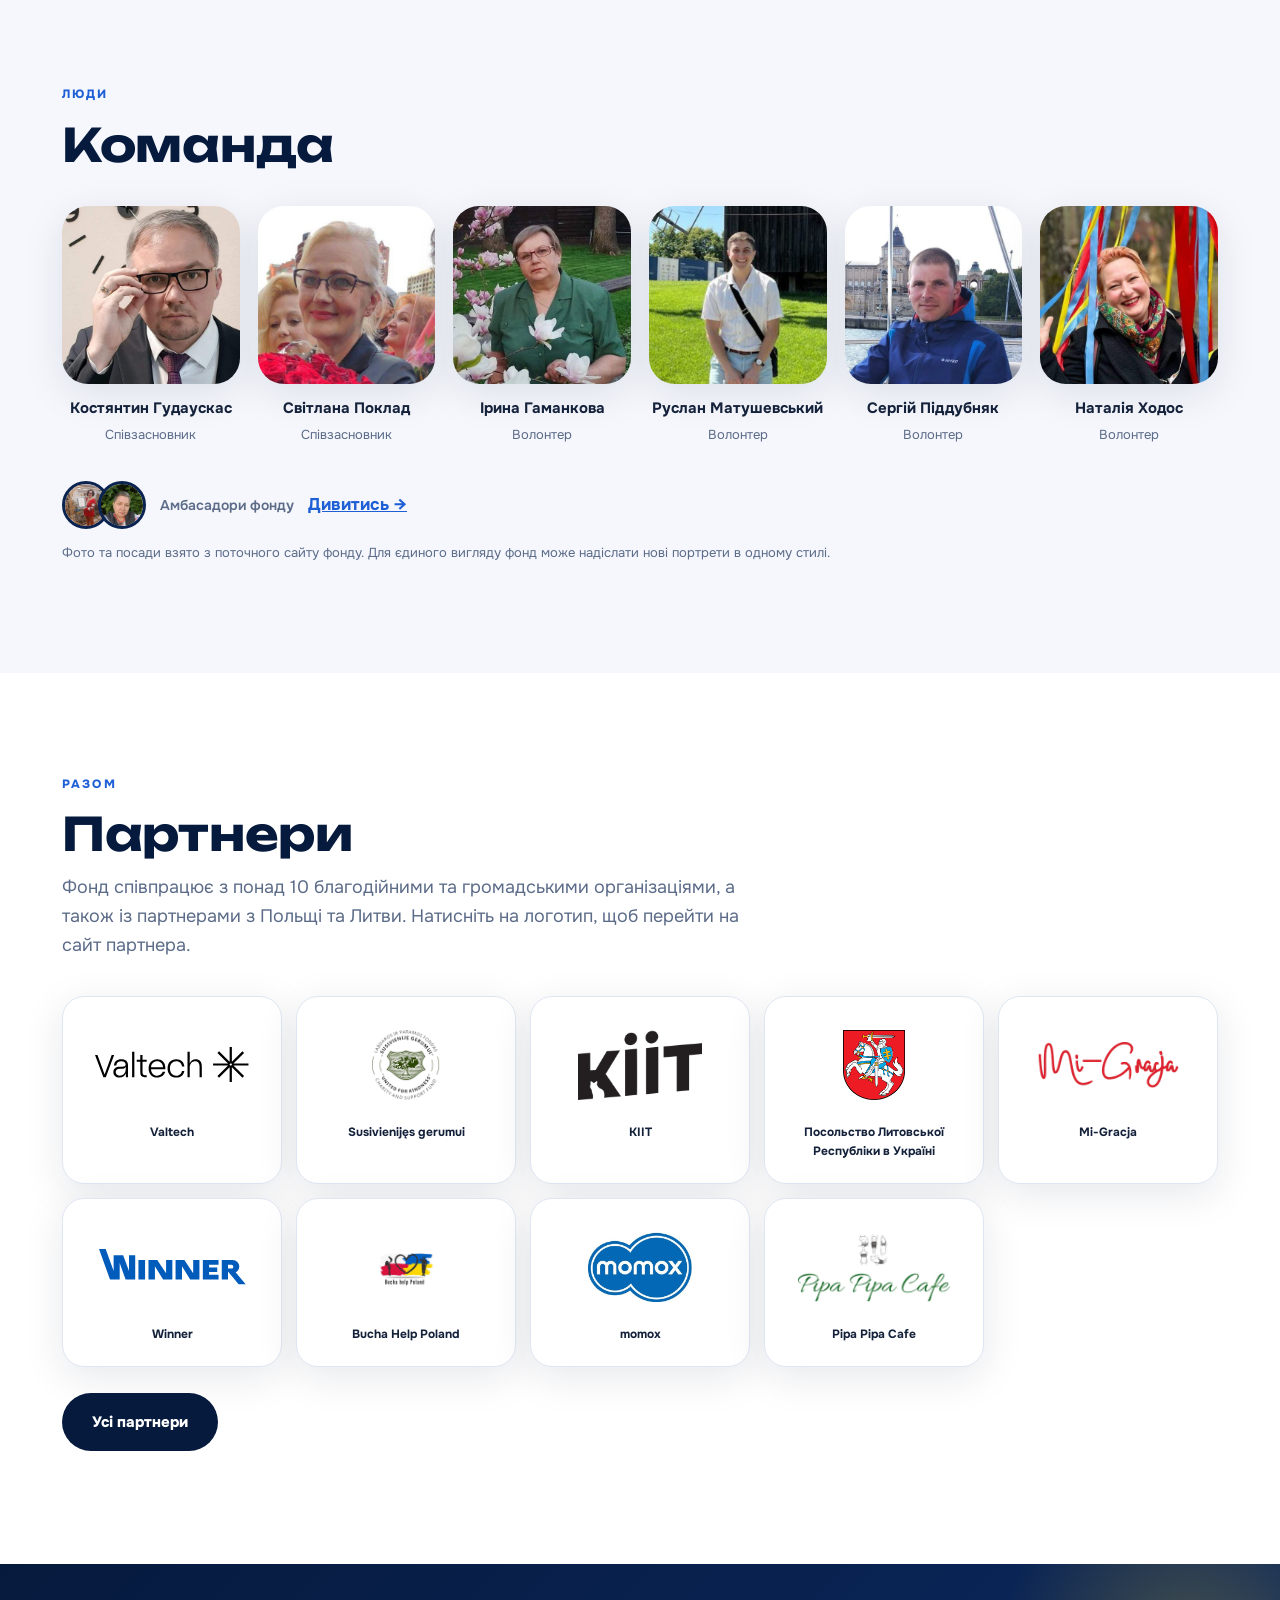
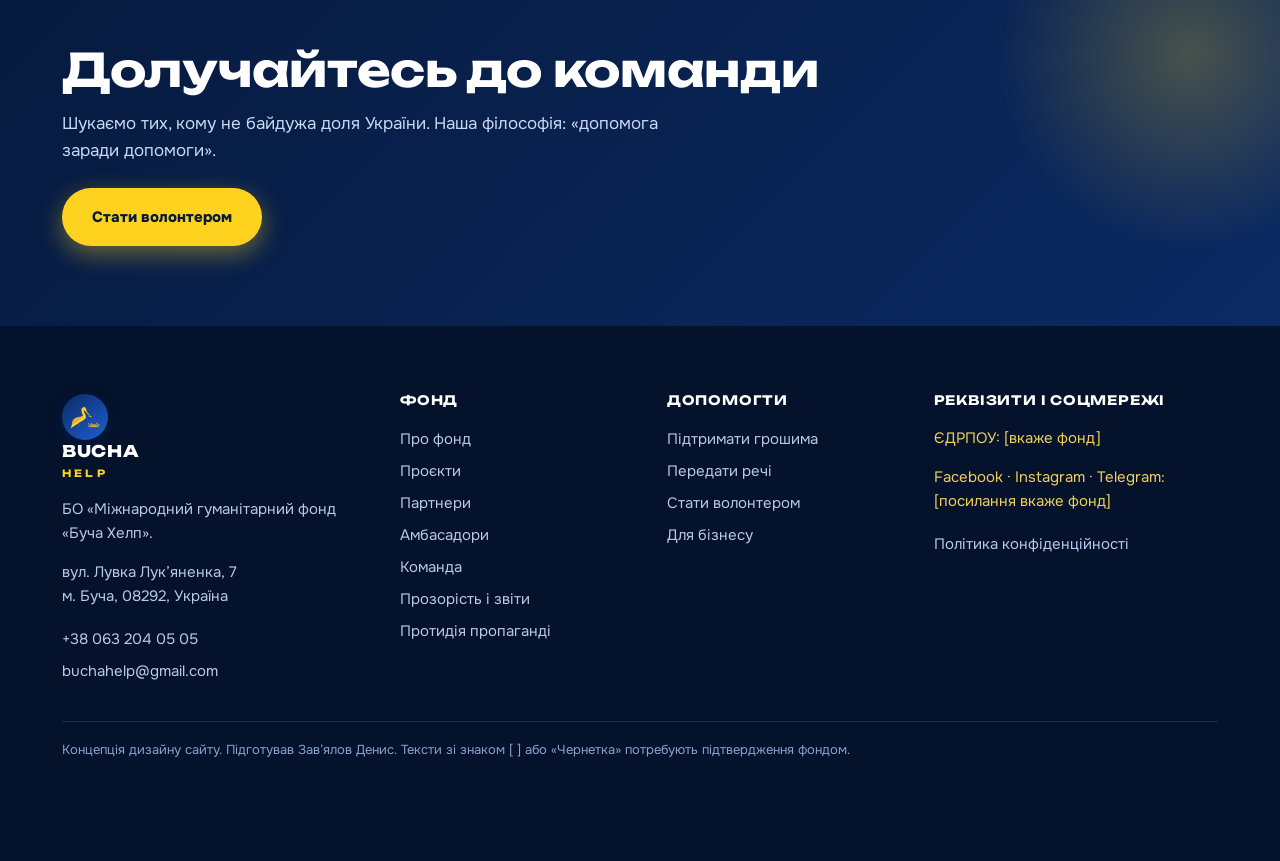
==== commit 3175edf8: "Add files via upload" ====
--- a/index.html
+++ b/index.html
@@ -2,7 +2,7 @@
 <html lang="uk"><head><meta charset="utf-8"><meta name="viewport" content="width=device-width,initial-scale=1">
 <meta name="robots" content="noindex,nofollow"><title>Допомога та відбудова | BuchaHelp (концепція)</title>
 <meta name="description" content="Фонд «Буча Хелп»: гуманітарна допомога, відкриті звіти, способи допомогти.">
-<link rel="preconnect" href="https://fonts.googleapis.com"><link rel="preconnect" href="https://fonts.gstatic.com" crossorigin><link rel="stylesheet" href="https://fonts.googleapis.com/css2?family=Onest:wght@400;500;600;700;800&family=Unbounded:wght@500;700;800&display=swap"><link rel="stylesheet" href="site.css"></head>
+<link rel="preconnect" href="https://fonts.googleapis.com"><link rel="preconnect" href="https://fonts.gstatic.com" crossorigin><link rel="stylesheet" href="https://fonts.googleapis.com/css2?family=Onest:wght@400;500;600;700;800&family=Unbounded:wght@500;700;800&display=swap"><link rel="stylesheet" href="site.css?v=3"></head>
 <body data-page="index.html">
 
 <section class="hero" id="top">
@@ -15,7 +15,7 @@
       <div class="faces" aria-label="Команда фонду"><img src="p-gudauskas.jpg" alt="Костянтин Гудаускас" width="48" height="48"><img src="p-poklad.jpg" alt="Світлана Поклад" width="48" height="48"><img src="p-gamankova.jpg" alt="Ірина Гаманкова" width="48" height="48"><img src="p-matushevskyi.jpg" alt="Руслан Матушевський" width="48" height="48"><img src="p-piddubniak.jpg" alt="Сергій Піддубняк" width="48" height="48"><span>Команда фонду</span></div>
       <div class="mini"><span>● <b data-i18n="hero.m1">Звіти відкриті</b></span><a href="transparency.html" style="color:#8fc1ff">Бачити всі надходження →</a></div>
     </div>
-    <div class="lscene" id="lscene"><div class="logocard" id="logoCard"><div class="glare"></div><svg class="lg" viewBox="49 -3 1380 662" data-vbw="1380" xmlns="http://www.w3.org/2000/svg" role="img" aria-label="BuchaHelp"><g class="par" data-d="6"><g class="lg-letters"><g class="ltr" style="--i:0"><path d="M79.8 627.4C78.1 625.7 78.9 457.3 80.6 456.6C83.4 455.5 138.5 455.9 144.1 457.1C147.1 457.7 151.1 458.5 153.0 458.9C159.2 460.2 167.8 465.2 172.2 469.9C189.6 488.8 185.4 521.8 164.2 532.4C160.9 534.1 159.8 537.0 162.5 537.0C163.4 537.0 165.8 538.1 167.9 539.5C181.7 548.2 188.1 560.7 188.0 578.9C187.8 602.1 177.5 616.2 154.0 625.6C149.2 627.5 81.5 629.2 79.8 627.4Z M148.9 613.1C177.4 603.7 183.1 563.8 158.1 548.6C148.9 543.1 145.4 542.5 118.5 542.5L93.5 542.5 L93.2 578.0C93.1 597.5 93.2 614.1 93.5 614.9C94.4 617.3 140.6 615.9 148.9 613.1Z M139.0 528.0C149.7 526.9 155.0 524.6 160.2 519.2C173.5 505.4 170.0 482.9 153.0 473.4C146.8 469.9 137.1 468.8 114.5 469.2L93.5 469.5 L93.2 498.0C93.1 513.7 93.2 527.0 93.5 527.7C94.0 529.2 126.4 529.4 139.0 528.0Z" fill="#26388d"/></g><g class="ltr" style="--i:1"><path d="M251.3 627.5C231.9 620.5 222.0 607.8 218.5 585.5C217.3 578.4 217.0 563.8 217.0 516.8L217.0 457.0 L219.3 456.5C220.6 456.1 223.6 456.0 226.1 456.2L230.5 456.5 L231.1 517.0C231.7 583.6 231.9 585.1 238.1 596.7C250.6 620.0 287.8 625.1 307.0 606.1C318.7 594.5 319.2 591.5 319.9 518.0L320.5 456.5 L325.4 456.2C328.1 456.0 331.4 456.1 332.7 456.5L335.0 457.0 L335.0 513.1C335.0 546.5 334.6 573.1 333.9 578.8C330.9 606.1 319.1 621.6 296.1 628.4C287.3 631.0 259.4 630.5 251.3 627.5Z" fill="#26388d"/></g><g class="ltr" style="--i:2"><path d="M417.0 628.3C401.2 623.0 385.9 609.9 381.4 598.0C381.1 597.2 380.3 595.1 379.5 593.5C378.1 590.3 376.3 584.6 373.3 574.0C370.7 564.5 370.6 520.2 373.3 512.0C374.3 509.0 375.8 504.2 376.6 501.5C387.3 467.4 416.2 449.4 450.9 455.1C474.8 459.0 489.4 473.0 496.0 498.2C497.8 505.2 497.2 506.0 489.6 506.0L483.2 506.0 L481.5 501.2C476.6 487.4 468.7 476.7 460.3 472.6C458.2 471.6 455.6 470.3 454.5 469.7C450.4 467.4 429.8 467.6 423.0 469.9C411.7 473.8 401.5 482.9 396.0 493.7C394.2 497.4 392.1 501.7 391.3 503.2C390.6 504.6 390.0 506.7 390.0 507.8C390.0 508.9 389.4 511.3 388.7 513.1C384.3 524.0 384.5 553.7 389.1 573.0C397.2 607.1 421.9 623.7 452.2 615.6C466.7 611.7 475.6 602.2 482.9 582.8C483.9 580.1 484.3 580.0 490.4 580.0C498.3 580.0 498.7 580.8 495.9 589.3C489.0 609.9 477.2 621.8 457.4 628.3C450.5 630.6 423.7 630.6 417.0 628.3Z" fill="#26388d"/></g><g class="ltr" style="--i:3"><path d="M547.7 627.4C546.8 626.4 546.8 417.8 547.8 416.4C549.3 414.1 559.3 407.9 560.1 408.7C560.6 409.2 561.1 436.8 561.2 470.0L561.5 530.5 L571.0 531.0L580.5 531.5 L580.5 537.5L580.5 543.5 L571.2 543.8C566.2 543.9 561.9 544.2 561.8 544.3C561.7 544.4 561.3 563.2 561.0 586.0L560.5 627.5 L554.5 627.8C551.1 628.0 548.1 627.8 547.7 627.4Z M622.7 627.4C622.3 627.0 622.0 608.6 622.0 586.6C622.0 564.5 621.6 546.0 621.2 545.3C620.7 544.6 617.3 544.0 612.5 543.8L604.5 543.5 L604.5 537.5L604.5 531.5 L611.0 531.2C614.6 531.1 618.5 530.8 619.8 530.5L622.0 530.0 L622.0 448.6C622.0 357.0 621.1 366.8 630.2 361.5C633.9 359.5 635.1 359.1 635.5 360.2C635.8 360.9 635.9 421.4 635.8 494.5L635.5 627.5 L629.5 627.8C626.1 628.0 623.1 627.8 622.7 627.4Z" fill="#26388d"/></g><g class="ltr" style="--i:4"><path d="M670.5 627.0C670.2 626.4 670.4 624.5 671.0 622.7C671.6 621.0 674.3 612.8 677.0 604.5C679.8 596.2 685.0 581.0 688.6 570.5C692.2 560.0 695.5 550.1 696.0 548.5C696.4 546.9 697.4 543.9 698.1 542.0C698.7 540.1 699.8 536.9 700.5 535.0C701.2 533.1 702.3 529.9 702.9 528.0C703.6 526.1 704.5 523.1 705.0 521.5C705.5 519.9 706.8 516.0 708.0 513.0C709.2 510.0 710.5 506.1 711.0 504.5C711.5 502.9 712.4 499.9 713.1 498.0C713.7 496.1 714.8 492.9 715.5 491.0C716.2 489.1 717.3 485.9 717.9 484.0C718.6 482.1 719.5 479.1 720.0 477.5C720.4 475.9 721.2 473.4 721.7 472.0C722.3 470.6 723.5 467.0 724.5 464.0C725.5 461.0 726.7 457.9 727.3 457.2C728.4 455.7 742.6 455.5 743.5 457.0C744.3 458.4 749.0 470.9 750.0 474.5C750.5 476.1 751.8 480.0 753.0 483.0C754.2 486.0 755.6 489.9 756.0 491.5C757.0 494.8 760.9 505.9 766.5 521.5C768.6 527.0 770.6 532.9 771.0 534.5C771.5 536.1 772.8 540.0 774.0 543.0C775.2 546.0 776.6 549.9 777.0 551.5C778.1 555.2 780.7 562.8 782.0 565.5C782.5 566.6 783.8 570.4 785.0 574.0C786.1 577.6 787.5 581.4 787.9 582.5C788.4 583.6 789.1 585.4 789.3 586.5C789.6 587.6 790.8 591.0 792.0 594.0C793.2 597.0 794.6 600.9 795.0 602.5C795.5 604.1 797.5 610.1 799.5 615.8C803.7 627.9 803.7 628.0 795.6 628.0C787.5 628.0 788.7 630.0 778.4 599.0C773.6 584.4 769.2 571.9 768.7 571.2C768.0 570.3 760.1 570.0 735.3 570.0C710.3 570.0 702.9 570.3 702.6 571.2C702.4 571.9 701.7 574.1 701.1 576.0C700.4 577.9 699.5 580.9 699.0 582.5C698.2 585.3 697.5 587.4 694.5 596.0C693.8 597.9 691.8 604.0 690.0 609.5C688.3 615.0 686.1 621.4 685.3 623.8L683.7 628.0 L677.4 628.0C674.0 628.0 670.8 627.5 670.5 627.0Z M762.5 555.0C762.8 554.5 761.7 550.1 760.0 545.3C758.3 540.5 756.5 535.1 756.0 533.5C755.6 531.9 754.2 528.0 753.0 525.0C751.8 522.0 750.4 518.1 750.0 516.5C749.5 514.9 747.5 509.0 745.5 503.5C743.5 498.0 741.4 491.9 740.8 490.0C740.3 488.1 739.5 486.1 739.1 485.5C738.8 484.9 738.0 482.7 737.5 480.5C736.1 475.0 733.8 475.3 732.3 481.0C730.4 488.0 728.2 495.2 726.9 499.0C725.2 504.1 723.5 509.0 722.1 513.0C721.4 514.9 720.5 517.9 720.0 519.5C719.5 521.1 718.6 524.1 717.9 526.0C717.3 527.9 716.2 531.1 715.5 533.0C714.8 534.9 713.7 538.1 713.1 540.0C712.4 541.9 711.5 545.0 711.0 546.8C710.6 548.6 709.7 550.7 709.0 551.5C708.3 552.3 708.0 553.7 708.4 554.5C709.0 556.3 761.4 556.8 762.5 555.0Z" fill="#26388d"/></g><g class="ltr" style="--i:5"><path d="M897.5 626.8C897.2 626.1 897.1 585.5 897.2 536.5L897.5 447.6 L902.2 446.1C905.9 445.0 907.5 444.9 909.5 445.8L912.0 446.9 L912.2 488.7L912.5 530.5 L954.0 530.8C976.8 530.9 996.5 530.8 997.8 530.5L1000.0 530.0 L1000.0 486.0L1000.0 442.0 L1002.2 441.6C1007.3 440.6 1010.6 439.9 1012.0 439.7C1013.3 439.5 1013.5 450.5 1013.5 533.5L1013.5 627.5 L1007.0 627.5L1000.5 627.5 L1000.0 586.0C999.7 563.2 999.3 544.4 999.2 544.2C999.1 544.1 979.5 544.1 955.8 544.2L912.5 544.5 L912.0 586.0L911.5 627.5 L904.7 627.8C899.9 628.0 897.8 627.7 897.5 626.8Z" fill="#26388d"/></g><g class="ltr" style="--i:6"><path d="M1043.5 626.8C1043.2 626.1 1043.1 587.5 1043.2 541.0L1043.5 456.5 L1089.0 456.2C1143.5 455.9 1139.2 455.3 1138.8 463.3L1138.5 469.5 L1097.8 469.8L1057.0 470.0 L1056.5 472.3C1056.2 473.5 1056.1 487.1 1056.2 502.5L1056.5 530.5 L1095.0 531.0L1133.5 531.5 L1133.5 537.5L1133.5 543.5 L1095.3 543.8L1057.0 544.0 L1056.5 546.3C1056.2 547.5 1056.1 563.4 1056.2 581.5L1056.5 614.5 L1099.0 615.0L1141.5 615.5 L1141.4 619.1C1141.3 621.0 1141.0 623.9 1140.6 625.3L1140.0 628.0 L1091.9 628.0C1054.5 628.0 1043.8 627.7 1043.5 626.8Z" fill="#26388d"/></g><g class="ltr" style="--i:7"><path d="M1170.5 626.8C1170.2 626.1 1170.1 587.5 1170.2 541.0L1170.5 456.5 L1177.5 456.5L1184.5 456.5 L1185.0 535.5L1185.5 614.5 L1227.5 615.0L1269.5 615.5 L1269.2 620.0C1268.5 628.7 1273.0 628.0 1218.9 628.0C1181.5 628.0 1170.8 627.7 1170.5 626.8Z" fill="#26388d"/></g><g class="ltr" style="--i:8"><path d="M1293.5 626.8C1293.2 626.1 1293.1 587.5 1293.2 541.0L1293.5 456.5 L1324.0 456.5C1364.8 456.5 1374.0 458.4 1386.7 469.5C1407.7 487.9 1403.5 528.5 1379.2 542.3C1367.4 548.9 1366.1 549.1 1335.8 549.7C1320.5 550.0 1307.9 550.3 1307.8 550.4C1307.7 550.4 1307.3 567.8 1307.0 589.0L1306.5 627.5 L1300.2 627.8C1295.8 628.0 1293.8 627.7 1293.5 626.8Z M1363.6 534.8C1372.3 532.1 1381.1 524.0 1383.0 517.0C1390.0 490.9 1379.4 473.9 1353.7 470.1C1341.1 468.3 1308.4 468.6 1307.6 470.6C1306.8 472.7 1306.8 535.5 1307.7 536.3C1309.6 538.3 1356.7 537.0 1363.6 534.8Z" fill="#26388d"/></g></g></g><g class="par" data-d="-9"><g class="lg-nest"><path d="M870.6 444.9C870.3 444.1 870.0 442.4 869.8 441.0C869.5 438.6 869.2 438.5 859.5 437.9C840.3 436.9 833.8 434.4 836.0 429.0C837.7 424.8 837.9 424.7 846.7 426.7C860.5 429.7 884.5 428.8 883.8 425.3C883.6 424.4 882.4 423.3 881.0 423.0C878.4 422.3 861.9 414.3 856.0 410.8C847.7 406.0 840.0 399.8 840.0 398.0C840.0 395.7 844.8 391.8 846.4 392.7C847.0 393.1 850.3 395.3 853.8 397.6C861.9 403.0 878.8 411.4 889.5 415.3C891.7 416.1 895.1 417.3 897.0 418.1C904.1 420.8 919.2 419.2 923.2 415.2C924.6 413.8 921.1 412.3 913.8 411.4C910.9 411.0 907.7 410.3 906.8 409.8C905.8 409.3 903.1 408.5 900.8 408.0C880.5 403.8 851.7 385.9 836.4 368.1C829.1 359.7 828.9 358.9 832.9 356.1C836.9 353.2 837.4 353.4 841.4 358.8C853.9 375.9 882.4 394.7 902.0 398.9C903.9 399.3 906.4 400.1 907.5 400.7C910.9 402.5 922.3 403.4 921.4 401.8C919.9 399.1 916.6 396.0 915.2 396.0C912.4 396.0 901.1 391.9 892.2 387.8C887.6 385.6 886.8 383.2 889.6 379.2C891.5 376.4 892.3 376.5 898.5 379.5C907.7 384.0 907.7 383.8 899.9 370.9C892.3 358.3 891.5 354.8 895.9 353.0C899.8 351.4 901.2 352.4 904.7 359.4C906.1 362.2 910.6 369.5 914.6 375.7C922.0 386.8 922.0 386.8 927.1 387.9C938.7 390.4 958.5 388.3 974.5 382.8C976.1 382.3 978.9 381.5 980.5 381.0C983.1 380.3 990.1 376.9 998.3 372.3C999.5 371.6 1002.5 369.4 1005.0 367.3C1007.5 365.2 1011.5 361.9 1014.0 360.0C1016.5 358.1 1021.4 354.0 1024.9 350.8C1032.0 344.4 1034.0 343.8 1036.4 347.5C1038.9 351.4 1038.4 352.5 1031.0 358.7C1026.2 362.6 1023.7 365.4 1023.3 367.4C1022.7 370.3 1016.5 375.0 1007.5 379.5C1000.1 383.2 970.8 403.2 971.7 404.0C972.1 404.5 975.9 404.1 980.0 403.3C984.1 402.5 990.9 401.2 995.0 400.3C1002.5 398.9 1010.8 396.7 1016.5 394.8C1018.1 394.3 1020.9 393.5 1022.5 393.0C1032.2 390.3 1052.6 382.4 1067.3 375.6C1070.5 374.1 1073.8 373.1 1074.6 373.4C1076.3 374.1 1078.3 378.8 1077.6 380.6C1077.1 381.9 1067.2 387.0 1065.3 387.0C1062.4 387.0 1059.1 391.1 1059.6 394.0C1060.1 396.5 1059.7 397.1 1056.3 399.2C1054.2 400.5 1051.5 402.0 1050.5 402.7C1047.2 404.6 1016.2 420.0 1015.5 420.0C1015.1 420.0 1013.4 420.7 1011.7 421.5C1009.9 422.3 1005.6 424.0 1002.0 425.3C998.4 426.6 995.6 428.0 995.8 428.6C996.6 431.2 1022.7 427.0 1024.6 423.9C1025.4 422.5 1028.9 422.9 1031.5 424.6C1034.0 426.2 1038.6 425.7 1053.5 421.9C1060.4 420.1 1061.3 420.3 1062.9 423.4C1065.3 428.5 1062.6 430.4 1049.0 433.0C1030.7 436.5 1021.0 437.9 1016.0 438.0C1012.9 438.0 1007.8 438.7 1004.5 439.5C999.8 440.8 993.2 441.0 970.6 440.8C947.4 440.6 940.9 440.9 933.5 442.3C928.5 443.3 919.5 444.3 913.5 444.5C907.5 444.7 895.4 445.2 886.8 445.6C873.9 446.1 870.9 446.0 870.6 444.9Z M912.8 434.5C913.9 433.4 911.4 432.0 908.4 432.0C904.2 432.0 900.7 433.7 901.6 435.2C902.2 436.1 911.8 435.5 912.8 434.5Z M950.0 427.8C950.0 426.3 940.7 420.0 938.7 420.0C938.0 420.0 936.5 420.7 935.4 421.5C934.4 422.3 932.7 423.0 931.8 423.0C930.0 423.0 928.4 424.8 929.4 425.7C931.6 427.9 950.0 429.7 950.0 427.8Z M975.0 423.8C976.9 423.2 980.0 422.1 981.8 421.4C983.6 420.6 986.0 420.0 987.1 420.0C988.3 420.0 990.4 419.4 991.8 418.6C993.3 417.8 997.4 416.2 1001.0 414.9C1004.6 413.7 1007.9 412.3 1008.4 411.8C1009.0 411.4 1010.0 411.0 1010.8 411.0C1011.5 411.0 1014.8 409.6 1018.2 408.0C1021.5 406.4 1024.8 405.0 1025.6 405.0C1026.4 405.0 1027.0 404.3 1027.0 403.5C1027.0 401.8 1024.8 401.5 1022.2 403.0C1015.0 407.0 983.6 413.0 965.1 413.9C951.3 414.6 949.9 415.4 956.1 419.1C958.4 420.4 961.9 422.5 963.9 423.7C965.9 424.9 968.4 425.7 969.5 425.4C970.6 425.1 973.1 424.4 975.0 423.8Z M950.1 403.0C952.5 401.9 955.6 400.1 957.0 398.9L959.5 396.8 L955.5 397.4C953.3 397.7 948.1 398.2 944.0 398.6C933.5 399.4 933.2 399.6 936.0 402.5C938.9 405.6 944.0 405.8 950.1 403.0Z" fill="#fcd125"/></g></g><g class="par" data-d="14"><g class="lg-bird" id="stork" role="button" tabindex="0" aria-label="Лелека: натисніть, щоб вона побігла до кнопки Підтримати"><path d="M477.0 457.2C477.0 455.2 477.5 451.7 478.1 449.5C478.6 447.3 479.5 442.4 479.9 438.5C481.4 427.2 483.0 417.0 484.6 409.9C485.4 406.2 486.0 401.7 486.0 399.8C486.0 397.9 486.7 394.1 487.5 391.4C488.3 388.7 489.0 384.8 489.0 382.7C489.0 380.6 489.5 377.9 490.1 376.8C490.8 375.6 491.6 372.1 492.1 369.1C492.5 366.0 493.4 361.5 494.0 359.0C496.5 349.5 498.2 343.4 499.2 340.5C499.7 338.9 500.5 336.1 501.0 334.5C503.2 326.4 512.4 304.1 515.8 298.5C527.6 279.2 535.9 270.8 553.5 260.3C561.1 255.8 589.3 243.0 591.6 243.0C592.4 243.0 594.4 242.4 596.2 241.6C598.0 240.9 602.2 239.5 605.5 238.6C608.8 237.6 613.6 236.2 616.1 235.4C618.7 234.7 622.0 234.0 623.4 234.0C624.9 234.0 627.7 233.3 629.7 232.5C631.6 231.7 635.2 231.0 637.7 231.0C640.1 231.0 643.7 230.3 645.7 229.5C647.6 228.7 652.1 228.0 655.5 228.0C658.9 228.0 663.7 227.3 666.0 226.5C668.3 225.7 672.9 225.0 676.2 225.0C693.4 225.0 713.8 217.2 718.0 208.9C720.6 203.9 720.5 201.4 717.4 190.5C716.0 185.6 714.5 180.2 714.1 178.5C713.2 175.0 708.4 160.1 706.5 155.0C705.8 153.1 704.5 148.8 703.5 145.5C702.5 142.2 701.2 137.5 700.4 135.0C699.7 132.5 698.5 127.8 697.7 124.5C696.9 121.2 695.7 116.5 695.0 114.0C689.8 94.2 689.9 68.3 695.3 56.0C698.2 49.3 711.0 37.2 719.0 33.4C759.9 14.0 795.0 40.7 795.0 91.3C795.0 104.6 793.8 102.2 813.4 128.5C820.4 137.8 826.9 146.6 827.8 148.0C828.7 149.4 835.8 159.1 843.5 169.6C851.2 180.1 862.2 195.1 867.9 202.9C873.6 210.7 879.2 217.6 880.3 218.2C882.4 219.3 902.2 218.8 906.6 217.5C910.9 216.2 914.0 223.1 910.4 226.1C909.4 226.9 905.2 227.6 899.1 227.8C887.6 228.3 887.0 228.7 890.4 233.6C894.6 239.8 892.7 241.4 887.5 236.0C883.9 232.2 882.7 232.2 883.5 236.0C884.4 240.3 883.2 239.8 877.0 233.4C870.8 227.1 867.4 225.0 863.2 225.0C861.6 225.0 858.1 224.3 855.4 223.5C852.7 222.6 848.9 221.4 847.0 220.9C840.3 218.8 832.1 214.8 831.5 213.2C830.2 209.7 833.2 208.9 839.5 211.0C861.0 218.0 863.3 217.4 854.4 207.3C851.1 203.6 842.1 193.3 834.4 184.4C826.8 175.6 817.2 164.6 813.1 159.9C807.3 153.4 771.0 114.9 746.4 89.3C737.0 79.6 735.5 93.8 743.4 116.2C748.5 130.6 748.6 130.9 759.0 152.5C771.3 177.9 776.2 188.6 777.0 191.0C777.5 192.4 778.8 195.9 779.9 198.9C793.5 234.8 785.5 257.7 749.0 287.1C738.6 295.5 694.8 324.0 692.3 324.0C691.9 324.0 690.9 324.6 690.1 325.4C689.2 326.1 685.4 328.5 681.5 330.6C677.6 332.6 671.8 336.0 668.5 338.0C665.2 340.0 661.8 342.0 661.0 342.4C659.2 343.2 658.4 343.7 646.5 351.1C641.5 354.1 635.9 357.3 634.0 358.0C632.1 358.8 628.3 361.3 625.5 363.5C618.0 369.6 565.3 404.2 558.9 407.3C555.8 408.8 551.2 411.8 548.8 414.0C543.0 419.0 480.2 461.0 478.4 461.0C477.4 461.0 477.0 459.8 477.0 457.2Z" fill="#fcd125"/><path d="M490.8 381.6C491.1 377.7 491.6 373.7 492.1 372.8C492.6 371.9 493.0 369.8 493.0 368.1C493.0 366.5 494.2 360.9 495.6 355.8C497.0 350.7 498.7 344.6 499.4 342.3C500.0 340.0 501.3 337.3 502.3 336.2C503.2 335.2 504.0 333.0 504.0 331.3C504.0 329.5 504.6 328.0 505.5 327.6C506.4 327.3 507.0 325.8 507.0 324.2C507.0 322.6 507.7 320.7 508.5 320.0C509.3 319.3 510.0 318.0 510.0 317.0C510.0 316.0 510.6 314.7 511.4 314.1C512.2 313.4 514.1 310.5 515.5 307.7C520.6 297.8 525.2 292.7 532.4 289.1C536.0 287.2 539.0 285.3 539.0 284.8C539.0 284.3 541.5 282.9 544.6 281.5C547.7 280.1 551.4 278.0 553.0 276.8C554.5 275.5 557.0 273.7 558.6 272.8C560.2 271.8 563.3 269.8 565.6 268.3C567.8 266.7 571.2 264.5 573.1 263.3C577.3 260.6 583.0 256.4 587.8 252.4C591.7 249.2 601.7 244.0 604.1 244.0C604.9 244.0 606.4 243.3 607.4 242.5C608.5 241.7 610.5 241.0 611.9 241.0C613.3 241.0 615.8 240.3 617.4 239.5C618.9 238.7 621.1 238.0 622.1 238.0C623.2 238.0 625.7 237.3 627.8 236.4C629.8 235.5 633.4 234.6 635.6 234.5C638.1 234.4 640.9 233.4 642.5 232.2C644.8 230.4 646.6 230.0 652.9 230.0C657.2 230.0 661.1 229.5 661.7 228.9C663.7 226.9 677.1 225.8 679.0 227.5C681.5 229.8 683.6 235.6 684.8 243.5C687.7 262.5 677.9 276.7 644.8 301.1C626.4 314.7 580.9 342.7 552.5 358.0C548.1 360.4 542.0 363.7 539.0 365.5C516.5 378.6 497.2 388.5 494.0 388.6L490.5 388.6 L490.8 381.6Z" fill="#f8af2b"/></g></g></svg></div><p class="lhint" id="lhint">Натисніть на лелеку</p></div>
+    <div class="lscene" id="lscene"><div class="logocard" id="logoCard"><div class="glare"></div><svg class="lg" viewBox="49 -3 1380 662" data-vbw="1380" xmlns="http://www.w3.org/2000/svg" role="img" aria-label="BuchaHelp"><g class="par" data-d="6"><g class="lg-letters"><g class="ltr" style="--i:0"><path d="M79.8 627.4C78.1 625.7 78.9 457.3 80.6 456.6C83.4 455.5 138.5 455.9 144.1 457.1C147.1 457.7 151.1 458.5 153.0 458.9C159.2 460.2 167.8 465.2 172.2 469.9C189.6 488.8 185.4 521.8 164.2 532.4C160.9 534.1 159.8 537.0 162.5 537.0C163.4 537.0 165.8 538.1 167.9 539.5C181.7 548.2 188.1 560.7 188.0 578.9C187.8 602.1 177.5 616.2 154.0 625.6C149.2 627.5 81.5 629.2 79.8 627.4Z M148.9 613.1C177.4 603.7 183.1 563.8 158.1 548.6C148.9 543.1 145.4 542.5 118.5 542.5L93.5 542.5 L93.2 578.0C93.1 597.5 93.2 614.1 93.5 614.9C94.4 617.3 140.6 615.9 148.9 613.1Z M139.0 528.0C149.7 526.9 155.0 524.6 160.2 519.2C173.5 505.4 170.0 482.9 153.0 473.4C146.8 469.9 137.1 468.8 114.5 469.2L93.5 469.5 L93.2 498.0C93.1 513.7 93.2 527.0 93.5 527.7C94.0 529.2 126.4 529.4 139.0 528.0Z" fill="#26388d"/></g><g class="ltr" style="--i:1"><path d="M251.3 627.5C231.9 620.5 222.0 607.8 218.5 585.5C217.3 578.4 217.0 563.8 217.0 516.8L217.0 457.0 L219.3 456.5C220.6 456.1 223.6 456.0 226.1 456.2L230.5 456.5 L231.1 517.0C231.7 583.6 231.9 585.1 238.1 596.7C250.6 620.0 287.8 625.1 307.0 606.1C318.7 594.5 319.2 591.5 319.9 518.0L320.5 456.5 L325.4 456.2C328.1 456.0 331.4 456.1 332.7 456.5L335.0 457.0 L335.0 513.1C335.0 546.5 334.6 573.1 333.9 578.8C330.9 606.1 319.1 621.6 296.1 628.4C287.3 631.0 259.4 630.5 251.3 627.5Z" fill="#26388d"/></g><g class="ltr" style="--i:2"><path d="M417.0 628.3C401.2 623.0 385.9 609.9 381.4 598.0C381.1 597.2 380.3 595.1 379.5 593.5C378.1 590.3 376.3 584.6 373.3 574.0C370.7 564.5 370.6 520.2 373.3 512.0C374.3 509.0 375.8 504.2 376.6 501.5C387.3 467.4 416.2 449.4 450.9 455.1C474.8 459.0 489.4 473.0 496.0 498.2C497.8 505.2 497.2 506.0 489.6 506.0L483.2 506.0 L481.5 501.2C476.6 487.4 468.7 476.7 460.3 472.6C458.2 471.6 455.6 470.3 454.5 469.7C450.4 467.4 429.8 467.6 423.0 469.9C411.7 473.8 401.5 482.9 396.0 493.7C394.2 497.4 392.1 501.7 391.3 503.2C390.6 504.6 390.0 506.7 390.0 507.8C390.0 508.9 389.4 511.3 388.7 513.1C384.3 524.0 384.5 553.7 389.1 573.0C397.2 607.1 421.9 623.7 452.2 615.6C466.7 611.7 475.6 602.2 482.9 582.8C483.9 580.1 484.3 580.0 490.4 580.0C498.3 580.0 498.7 580.8 495.9 589.3C489.0 609.9 477.2 621.8 457.4 628.3C450.5 630.6 423.7 630.6 417.0 628.3Z" fill="#26388d"/></g><g class="ltr" style="--i:3"><path d="M547.7 627.4C546.8 626.4 546.8 417.8 547.8 416.4C549.3 414.1 559.3 407.9 560.1 408.7C560.6 409.2 561.1 436.8 561.2 470.0L561.5 530.5 L571.0 531.0L580.5 531.5 L580.5 537.5L580.5 543.5 L571.2 543.8C566.2 543.9 561.9 544.2 561.8 544.3C561.7 544.4 561.3 563.2 561.0 586.0L560.5 627.5 L554.5 627.8C551.1 628.0 548.1 627.8 547.7 627.4Z M622.7 627.4C622.3 627.0 622.0 608.6 622.0 586.6C622.0 564.5 621.6 546.0 621.2 545.3C620.7 544.6 617.3 544.0 612.5 543.8L604.5 543.5 L604.5 537.5L604.5 531.5 L611.0 531.2C614.6 531.1 618.5 530.8 619.8 530.5L622.0 530.0 L622.0 448.6C622.0 357.0 621.1 366.8 630.2 361.5C633.9 359.5 635.1 359.1 635.5 360.2C635.8 360.9 635.9 421.4 635.8 494.5L635.5 627.5 L629.5 627.8C626.1 628.0 623.1 627.8 622.7 627.4Z" fill="#26388d"/></g><g class="ltr" style="--i:4"><path d="M670.5 627.0C670.2 626.4 670.4 624.5 671.0 622.7C671.6 621.0 674.3 612.8 677.0 604.5C679.8 596.2 685.0 581.0 688.6 570.5C692.2 560.0 695.5 550.1 696.0 548.5C696.4 546.9 697.4 543.9 698.1 542.0C698.7 540.1 699.8 536.9 700.5 535.0C701.2 533.1 702.3 529.9 702.9 528.0C703.6 526.1 704.5 523.1 705.0 521.5C705.5 519.9 706.8 516.0 708.0 513.0C709.2 510.0 710.5 506.1 711.0 504.5C711.5 502.9 712.4 499.9 713.1 498.0C713.7 496.1 714.8 492.9 715.5 491.0C716.2 489.1 717.3 485.9 717.9 484.0C718.6 482.1 719.5 479.1 720.0 477.5C720.4 475.9 721.2 473.4 721.7 472.0C722.3 470.6 723.5 467.0 724.5 464.0C725.5 461.0 726.7 457.9 727.3 457.2C728.4 455.7 742.6 455.5 743.5 457.0C744.3 458.4 749.0 470.9 750.0 474.5C750.5 476.1 751.8 480.0 753.0 483.0C754.2 486.0 755.6 489.9 756.0 491.5C757.0 494.8 760.9 505.9 766.5 521.5C768.6 527.0 770.6 532.9 771.0 534.5C771.5 536.1 772.8 540.0 774.0 543.0C775.2 546.0 776.6 549.9 777.0 551.5C778.1 555.2 780.7 562.8 782.0 565.5C782.5 566.6 783.8 570.4 785.0 574.0C786.1 577.6 787.5 581.4 787.9 582.5C788.4 583.6 789.1 585.4 789.3 586.5C789.6 587.6 790.8 591.0 792.0 594.0C793.2 597.0 794.6 600.9 795.0 602.5C795.5 604.1 797.5 610.1 799.5 615.8C803.7 627.9 803.7 628.0 795.6 628.0C787.5 628.0 788.7 630.0 778.4 599.0C773.6 584.4 769.2 571.9 768.7 571.2C768.0 570.3 760.1 570.0 735.3 570.0C710.3 570.0 702.9 570.3 702.6 571.2C702.4 571.9 701.7 574.1 701.1 576.0C700.4 577.9 699.5 580.9 699.0 582.5C698.2 585.3 697.5 587.4 694.5 596.0C693.8 597.9 691.8 604.0 690.0 609.5C688.3 615.0 686.1 621.4 685.3 623.8L683.7 628.0 L677.4 628.0C674.0 628.0 670.8 627.5 670.5 627.0Z M762.5 555.0C762.8 554.5 761.7 550.1 760.0 545.3C758.3 540.5 756.5 535.1 756.0 533.5C755.6 531.9 754.2 528.0 753.0 525.0C751.8 522.0 750.4 518.1 750.0 516.5C749.5 514.9 747.5 509.0 745.5 503.5C743.5 498.0 741.4 491.9 740.8 490.0C740.3 488.1 739.5 486.1 739.1 485.5C738.8 484.9 738.0 482.7 737.5 480.5C736.1 475.0 733.8 475.3 732.3 481.0C730.4 488.0 728.2 495.2 726.9 499.0C725.2 504.1 723.5 509.0 722.1 513.0C721.4 514.9 720.5 517.9 720.0 519.5C719.5 521.1 718.6 524.1 717.9 526.0C717.3 527.9 716.2 531.1 715.5 533.0C714.8 534.9 713.7 538.1 713.1 540.0C712.4 541.9 711.5 545.0 711.0 546.8C710.6 548.6 709.7 550.7 709.0 551.5C708.3 552.3 708.0 553.7 708.4 554.5C709.0 556.3 761.4 556.8 762.5 555.0Z" fill="#26388d"/></g><g class="ltr" style="--i:5"><path d="M897.5 626.8C897.2 626.1 897.1 585.5 897.2 536.5L897.5 447.6 L902.2 446.1C905.9 445.0 907.5 444.9 909.5 445.8L912.0 446.9 L912.2 488.7L912.5 530.5 L954.0 530.8C976.8 530.9 996.5 530.8 997.8 530.5L1000.0 530.0 L1000.0 486.0L1000.0 442.0 L1002.2 441.6C1007.3 440.6 1010.6 439.9 1012.0 439.7C1013.3 439.5 1013.5 450.5 1013.5 533.5L1013.5 627.5 L1007.0 627.5L1000.5 627.5 L1000.0 586.0C999.7 563.2 999.3 544.4 999.2 544.2C999.1 544.1 979.5 544.1 955.8 544.2L912.5 544.5 L912.0 586.0L911.5 627.5 L904.7 627.8C899.9 628.0 897.8 627.7 897.5 626.8Z" fill="#26388d"/></g><g class="ltr" style="--i:6"><path d="M1043.5 626.8C1043.2 626.1 1043.1 587.5 1043.2 541.0L1043.5 456.5 L1089.0 456.2C1143.5 455.9 1139.2 455.3 1138.8 463.3L1138.5 469.5 L1097.8 469.8L1057.0 470.0 L1056.5 472.3C1056.2 473.5 1056.1 487.1 1056.2 502.5L1056.5 530.5 L1095.0 531.0L1133.5 531.5 L1133.5 537.5L1133.5 543.5 L1095.3 543.8L1057.0 544.0 L1056.5 546.3C1056.2 547.5 1056.1 563.4 1056.2 581.5L1056.5 614.5 L1099.0 615.0L1141.5 615.5 L1141.4 619.1C1141.3 621.0 1141.0 623.9 1140.6 625.3L1140.0 628.0 L1091.9 628.0C1054.5 628.0 1043.8 627.7 1043.5 626.8Z" fill="#26388d"/></g><g class="ltr" style="--i:7"><path d="M1170.5 626.8C1170.2 626.1 1170.1 587.5 1170.2 541.0L1170.5 456.5 L1177.5 456.5L1184.5 456.5 L1185.0 535.5L1185.5 614.5 L1227.5 615.0L1269.5 615.5 L1269.2 620.0C1268.5 628.7 1273.0 628.0 1218.9 628.0C1181.5 628.0 1170.8 627.7 1170.5 626.8Z" fill="#26388d"/></g><g class="ltr" style="--i:8"><path d="M1293.5 626.8C1293.2 626.1 1293.1 587.5 1293.2 541.0L1293.5 456.5 L1324.0 456.5C1364.8 456.5 1374.0 458.4 1386.7 469.5C1407.7 487.9 1403.5 528.5 1379.2 542.3C1367.4 548.9 1366.1 549.1 1335.8 549.7C1320.5 550.0 1307.9 550.3 1307.8 550.4C1307.7 550.4 1307.3 567.8 1307.0 589.0L1306.5 627.5 L1300.2 627.8C1295.8 628.0 1293.8 627.7 1293.5 626.8Z M1363.6 534.8C1372.3 532.1 1381.1 524.0 1383.0 517.0C1390.0 490.9 1379.4 473.9 1353.7 470.1C1341.1 468.3 1308.4 468.6 1307.6 470.6C1306.8 472.7 1306.8 535.5 1307.7 536.3C1309.6 538.3 1356.7 537.0 1363.6 534.8Z" fill="#26388d"/></g></g></g><g class="par" data-d="-9"><g class="lg-nest"><path d="M870.6 444.9C870.3 444.1 870.0 442.4 869.8 441.0C869.5 438.6 869.2 438.5 859.5 437.9C840.3 436.9 833.8 434.4 836.0 429.0C837.7 424.8 837.9 424.7 846.7 426.7C860.5 429.7 884.5 428.8 883.8 425.3C883.6 424.4 882.4 423.3 881.0 423.0C878.4 422.3 861.9 414.3 856.0 410.8C847.7 406.0 840.0 399.8 840.0 398.0C840.0 395.7 844.8 391.8 846.4 392.7C847.0 393.1 850.3 395.3 853.8 397.6C861.9 403.0 878.8 411.4 889.5 415.3C891.7 416.1 895.1 417.3 897.0 418.1C904.1 420.8 919.2 419.2 923.2 415.2C924.6 413.8 921.1 412.3 913.8 411.4C910.9 411.0 907.7 410.3 906.8 409.8C905.8 409.3 903.1 408.5 900.8 408.0C880.5 403.8 851.7 385.9 836.4 368.1C829.1 359.7 828.9 358.9 832.9 356.1C836.9 353.2 837.4 353.4 841.4 358.8C853.9 375.9 882.4 394.7 902.0 398.9C903.9 399.3 906.4 400.1 907.5 400.7C910.9 402.5 922.3 403.4 921.4 401.8C919.9 399.1 916.6 396.0 915.2 396.0C912.4 396.0 901.1 391.9 892.2 387.8C887.6 385.6 886.8 383.2 889.6 379.2C891.5 376.4 892.3 376.5 898.5 379.5C907.7 384.0 907.7 383.8 899.9 370.9C892.3 358.3 891.5 354.8 895.9 353.0C899.8 351.4 901.2 352.4 904.7 359.4C906.1 362.2 910.6 369.5 914.6 375.7C922.0 386.8 922.0 386.8 927.1 387.9C938.7 390.4 958.5 388.3 974.5 382.8C976.1 382.3 978.9 381.5 980.5 381.0C983.1 380.3 990.1 376.9 998.3 372.3C999.5 371.6 1002.5 369.4 1005.0 367.3C1007.5 365.2 1011.5 361.9 1014.0 360.0C1016.5 358.1 1021.4 354.0 1024.9 350.8C1032.0 344.4 1034.0 343.8 1036.4 347.5C1038.9 351.4 1038.4 352.5 1031.0 358.7C1026.2 362.6 1023.7 365.4 1023.3 367.4C1022.7 370.3 1016.5 375.0 1007.5 379.5C1000.1 383.2 970.8 403.2 971.7 404.0C972.1 404.5 975.9 404.1 980.0 403.3C984.1 402.5 990.9 401.2 995.0 400.3C1002.5 398.9 1010.8 396.7 1016.5 394.8C1018.1 394.3 1020.9 393.5 1022.5 393.0C1032.2 390.3 1052.6 382.4 1067.3 375.6C1070.5 374.1 1073.8 373.1 1074.6 373.4C1076.3 374.1 1078.3 378.8 1077.6 380.6C1077.1 381.9 1067.2 387.0 1065.3 387.0C1062.4 387.0 1059.1 391.1 1059.6 394.0C1060.1 396.5 1059.7 397.1 1056.3 399.2C1054.2 400.5 1051.5 402.0 1050.5 402.7C1047.2 404.6 1016.2 420.0 1015.5 420.0C1015.1 420.0 1013.4 420.7 1011.7 421.5C1009.9 422.3 1005.6 424.0 1002.0 425.3C998.4 426.6 995.6 428.0 995.8 428.6C996.6 431.2 1022.7 427.0 1024.6 423.9C1025.4 422.5 1028.9 422.9 1031.5 424.6C1034.0 426.2 1038.6 425.7 1053.5 421.9C1060.4 420.1 1061.3 420.3 1062.9 423.4C1065.3 428.5 1062.6 430.4 1049.0 433.0C1030.7 436.5 1021.0 437.9 1016.0 438.0C1012.9 438.0 1007.8 438.7 1004.5 439.5C999.8 440.8 993.2 441.0 970.6 440.8C947.4 440.6 940.9 440.9 933.5 442.3C928.5 443.3 919.5 444.3 913.5 444.5C907.5 444.7 895.4 445.2 886.8 445.6C873.9 446.1 870.9 446.0 870.6 444.9Z M912.8 434.5C913.9 433.4 911.4 432.0 908.4 432.0C904.2 432.0 900.7 433.7 901.6 435.2C902.2 436.1 911.8 435.5 912.8 434.5Z M950.0 427.8C950.0 426.3 940.7 420.0 938.7 420.0C938.0 420.0 936.5 420.7 935.4 421.5C934.4 422.3 932.7 423.0 931.8 423.0C930.0 423.0 928.4 424.8 929.4 425.7C931.6 427.9 950.0 429.7 950.0 427.8Z M975.0 423.8C976.9 423.2 980.0 422.1 981.8 421.4C983.6 420.6 986.0 420.0 987.1 420.0C988.3 420.0 990.4 419.4 991.8 418.6C993.3 417.8 997.4 416.2 1001.0 414.9C1004.6 413.7 1007.9 412.3 1008.4 411.8C1009.0 411.4 1010.0 411.0 1010.8 411.0C1011.5 411.0 1014.8 409.6 1018.2 408.0C1021.5 406.4 1024.8 405.0 1025.6 405.0C1026.4 405.0 1027.0 404.3 1027.0 403.5C1027.0 401.8 1024.8 401.5 1022.2 403.0C1015.0 407.0 983.6 413.0 965.1 413.9C951.3 414.6 949.9 415.4 956.1 419.1C958.4 420.4 961.9 422.5 963.9 423.7C965.9 424.9 968.4 425.7 969.5 425.4C970.6 425.1 973.1 424.4 975.0 423.8Z M950.1 403.0C952.5 401.9 955.6 400.1 957.0 398.9L959.5 396.8 L955.5 397.4C953.3 397.7 948.1 398.2 944.0 398.6C933.5 399.4 933.2 399.6 936.0 402.5C938.9 405.6 944.0 405.8 950.1 403.0Z" fill="#fcd125"/></g></g><g class="par" data-d="14"><g class="lg-bird" id="stork" role="button" tabindex="0" aria-label="Лелека: натисніть, щоб вона побігла до кнопки Підтримати"><path d="M477.0 457.2C477.0 455.2 477.5 451.7 478.1 449.5C478.6 447.3 479.5 442.4 479.9 438.5C481.4 427.2 483.0 417.0 484.6 409.9C485.4 406.2 486.0 401.7 486.0 399.8C486.0 397.9 486.7 394.1 487.5 391.4C488.3 388.7 489.0 384.8 489.0 382.7C489.0 380.6 489.5 377.9 490.1 376.8C490.8 375.6 491.6 372.1 492.1 369.1C492.5 366.0 493.4 361.5 494.0 359.0C496.5 349.5 498.2 343.4 499.2 340.5C499.7 338.9 500.5 336.1 501.0 334.5C503.2 326.4 512.4 304.1 515.8 298.5C527.6 279.2 535.9 270.8 553.5 260.3C561.1 255.8 589.3 243.0 591.6 243.0C592.4 243.0 594.4 242.4 596.2 241.6C598.0 240.9 602.2 239.5 605.5 238.6C608.8 237.6 613.6 236.2 616.1 235.4C618.7 234.7 622.0 234.0 623.4 234.0C624.9 234.0 627.7 233.3 629.7 232.5C631.6 231.7 635.2 231.0 637.7 231.0C640.1 231.0 643.7 230.3 645.7 229.5C647.6 228.7 652.1 228.0 655.5 228.0C658.9 228.0 663.7 227.3 666.0 226.5C668.3 225.7 672.9 225.0 676.2 225.0C693.4 225.0 713.8 217.2 718.0 208.9C720.6 203.9 720.5 201.4 717.4 190.5C716.0 185.6 714.5 180.2 714.1 178.5C713.2 175.0 708.4 160.1 706.5 155.0C705.8 153.1 704.5 148.8 703.5 145.5C702.5 142.2 701.2 137.5 700.4 135.0C699.7 132.5 698.5 127.8 697.7 124.5C696.9 121.2 695.7 116.5 695.0 114.0C689.8 94.2 689.9 68.3 695.3 56.0C698.2 49.3 711.0 37.2 719.0 33.4C759.9 14.0 795.0 40.7 795.0 91.3C795.0 104.6 793.8 102.2 813.4 128.5C820.4 137.8 826.9 146.6 827.8 148.0C828.7 149.4 835.8 159.1 843.5 169.6C851.2 180.1 862.2 195.1 867.9 202.9C873.6 210.7 879.2 217.6 880.3 218.2C882.4 219.3 902.2 218.8 906.6 217.5C910.9 216.2 914.0 223.1 910.4 226.1C909.4 226.9 905.2 227.6 899.1 227.8C887.6 228.3 887.0 228.7 890.4 233.6C894.6 239.8 892.7 241.4 887.5 236.0C883.9 232.2 882.7 232.2 883.5 236.0C884.4 240.3 883.2 239.8 877.0 233.4C870.8 227.1 867.4 225.0 863.2 225.0C861.6 225.0 858.1 224.3 855.4 223.5C852.7 222.6 848.9 221.4 847.0 220.9C840.3 218.8 832.1 214.8 831.5 213.2C830.2 209.7 833.2 208.9 839.5 211.0C861.0 218.0 863.3 217.4 854.4 207.3C851.1 203.6 842.1 193.3 834.4 184.4C826.8 175.6 817.2 164.6 813.1 159.9C807.3 153.4 771.0 114.9 746.4 89.3C737.0 79.6 735.5 93.8 743.4 116.2C748.5 130.6 748.6 130.9 759.0 152.5C771.3 177.9 776.2 188.6 777.0 191.0C777.5 192.4 778.8 195.9 779.9 198.9C793.5 234.8 785.5 257.7 749.0 287.1C738.6 295.5 694.8 324.0 692.3 324.0C691.9 324.0 690.9 324.6 690.1 325.4C689.2 326.1 685.4 328.5 681.5 330.6C677.6 332.6 671.8 336.0 668.5 338.0C665.2 340.0 661.8 342.0 661.0 342.4C659.2 343.2 658.4 343.7 646.5 351.1C641.5 354.1 635.9 357.3 634.0 358.0C632.1 358.8 628.3 361.3 625.5 363.5C618.0 369.6 565.3 404.2 558.9 407.3C555.8 408.8 551.2 411.8 548.8 414.0C543.0 419.0 480.2 461.0 478.4 461.0C477.4 461.0 477.0 459.8 477.0 457.2Z" fill="#fcd125"/><path d="M490.8 381.6C491.1 377.7 491.6 373.7 492.1 372.8C492.6 371.9 493.0 369.8 493.0 368.1C493.0 366.5 494.2 360.9 495.6 355.8C497.0 350.7 498.7 344.6 499.4 342.3C500.0 340.0 501.3 337.3 502.3 336.2C503.2 335.2 504.0 333.0 504.0 331.3C504.0 329.5 504.6 328.0 505.5 327.6C506.4 327.3 507.0 325.8 507.0 324.2C507.0 322.6 507.7 320.7 508.5 320.0C509.3 319.3 510.0 318.0 510.0 317.0C510.0 316.0 510.6 314.7 511.4 314.1C512.2 313.4 514.1 310.5 515.5 307.7C520.6 297.8 525.2 292.7 532.4 289.1C536.0 287.2 539.0 285.3 539.0 284.8C539.0 284.3 541.5 282.9 544.6 281.5C547.7 280.1 551.4 278.0 553.0 276.8C554.5 275.5 557.0 273.7 558.6 272.8C560.2 271.8 563.3 269.8 565.6 268.3C567.8 266.7 571.2 264.5 573.1 263.3C577.3 260.6 583.0 256.4 587.8 252.4C591.7 249.2 601.7 244.0 604.1 244.0C604.9 244.0 606.4 243.3 607.4 242.5C608.5 241.7 610.5 241.0 611.9 241.0C613.3 241.0 615.8 240.3 617.4 239.5C618.9 238.7 621.1 238.0 622.1 238.0C623.2 238.0 625.7 237.3 627.8 236.4C629.8 235.5 633.4 234.6 635.6 234.5C638.1 234.4 640.9 233.4 642.5 232.2C644.8 230.4 646.6 230.0 652.9 230.0C657.2 230.0 661.1 229.5 661.7 228.9C663.7 226.9 677.1 225.8 679.0 227.5C681.5 229.8 683.6 235.6 684.8 243.5C687.7 262.5 677.9 276.7 644.8 301.1C626.4 314.7 580.9 342.7 552.5 358.0C548.1 360.4 542.0 363.7 539.0 365.5C516.5 378.6 497.2 388.5 494.0 388.6L490.5 388.6 L490.8 381.6Z" fill="#f8af2b"/></g></g></svg></div><button class="lhint" id="lhint" type="button">Натисніть на лелеку, і вона побіжить до «Підтримати»</button></div>
   </div>
   <div class="scroll">↓<i></i></div>
 </section>
@@ -117,5 +117,5 @@
   <a class="btn primary" href="help.html#time" data-i18n="cta.vol">Стати волонтером</a>
 </div></section>
 
-<script src="site.js"></script>
+<script src="site.js?v=3"></script>
 </body></html>
--- a/site.css
+++ b/site.css
@@ -359,3 +359,9 @@
 .hero h1{font-size:clamp(32px,4.4vw,58px)}
 .hero .grid{padding:128px 0 84px}
 .hero p.lead{margin:18px 0 24px}
+
+/* v2g */
+.lg-bird.kick{animation:kick .26s ease-out}
+@keyframes kick{0%{transform:scale(1)}40%{transform:scale(1.1,.92) translateY(2%)}100%{transform:scale(1)}}
+button.lhint{display:block;margin:16px auto 0;background:none;border:0;cursor:pointer;font-family:inherit;padding:6px 14px;border-radius:999px}
+button.lhint:hover{color:#fff;background:rgba(255,255,255,.08)}
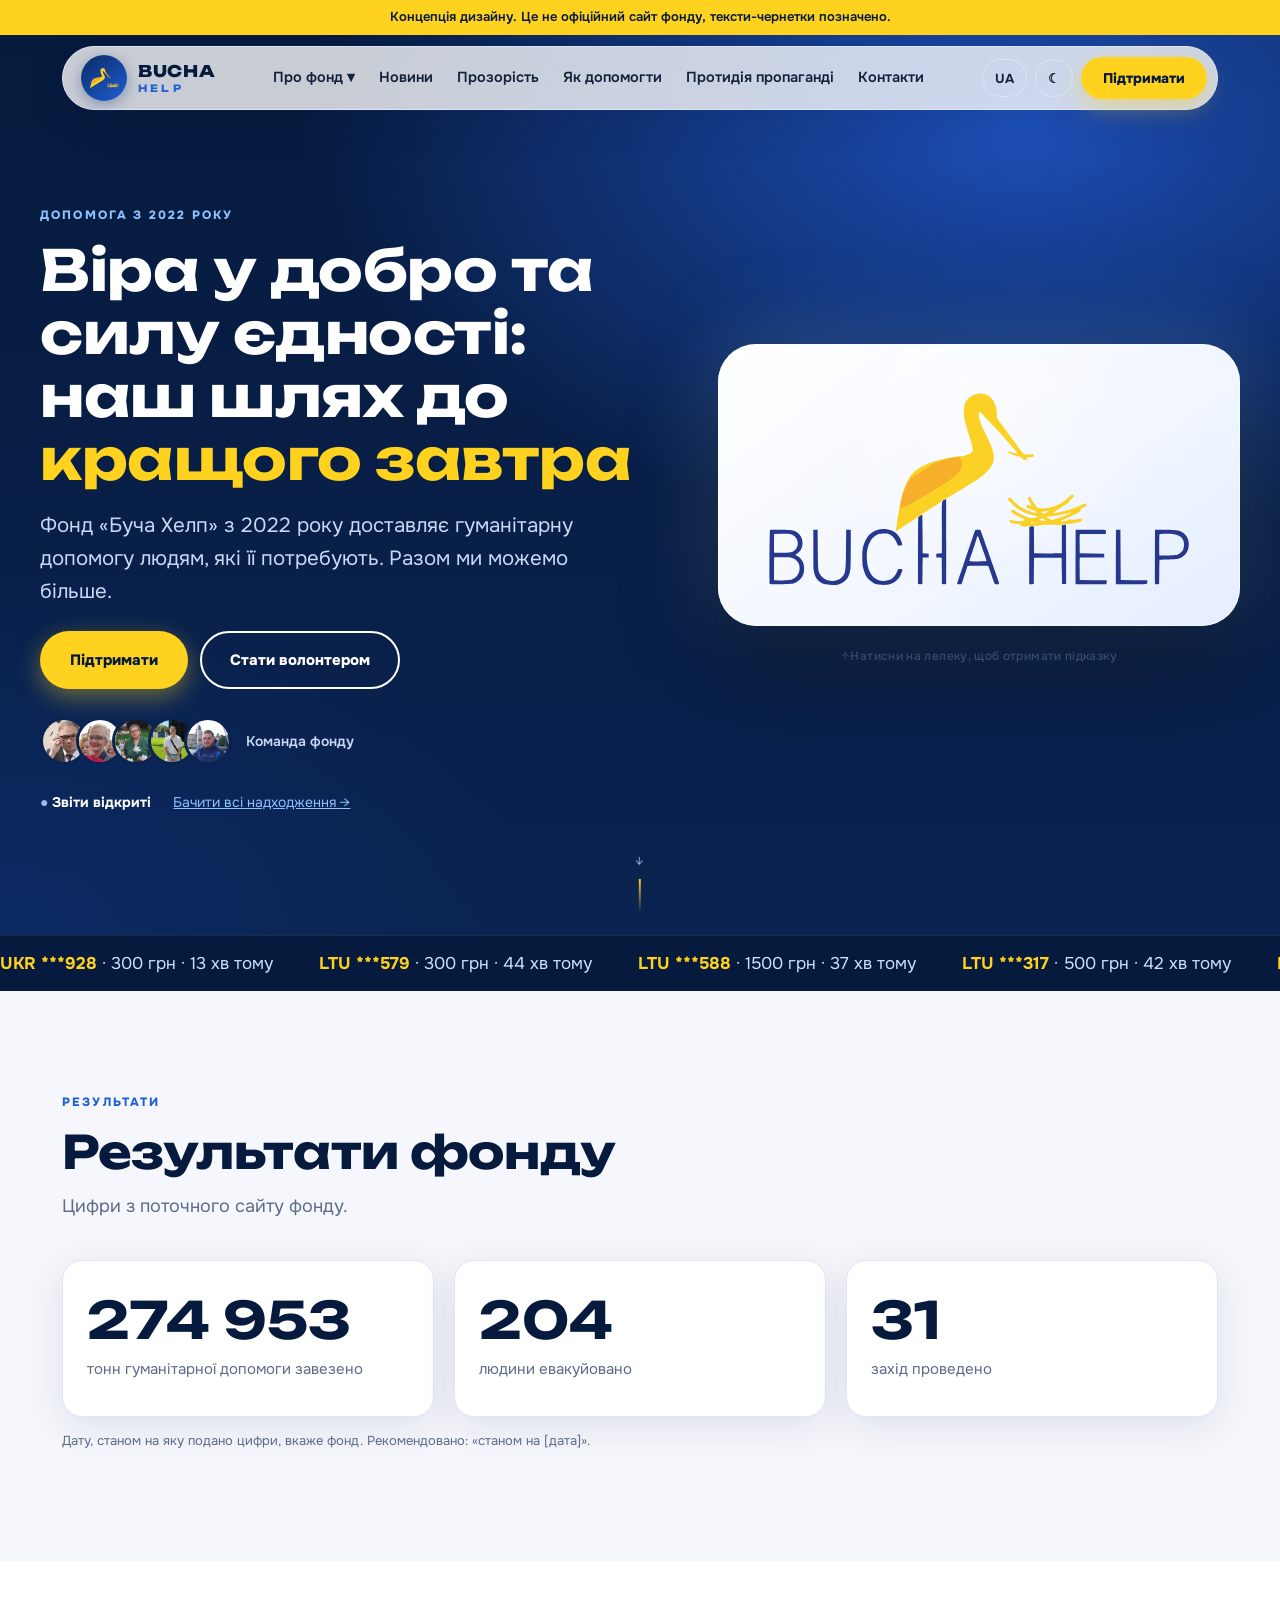
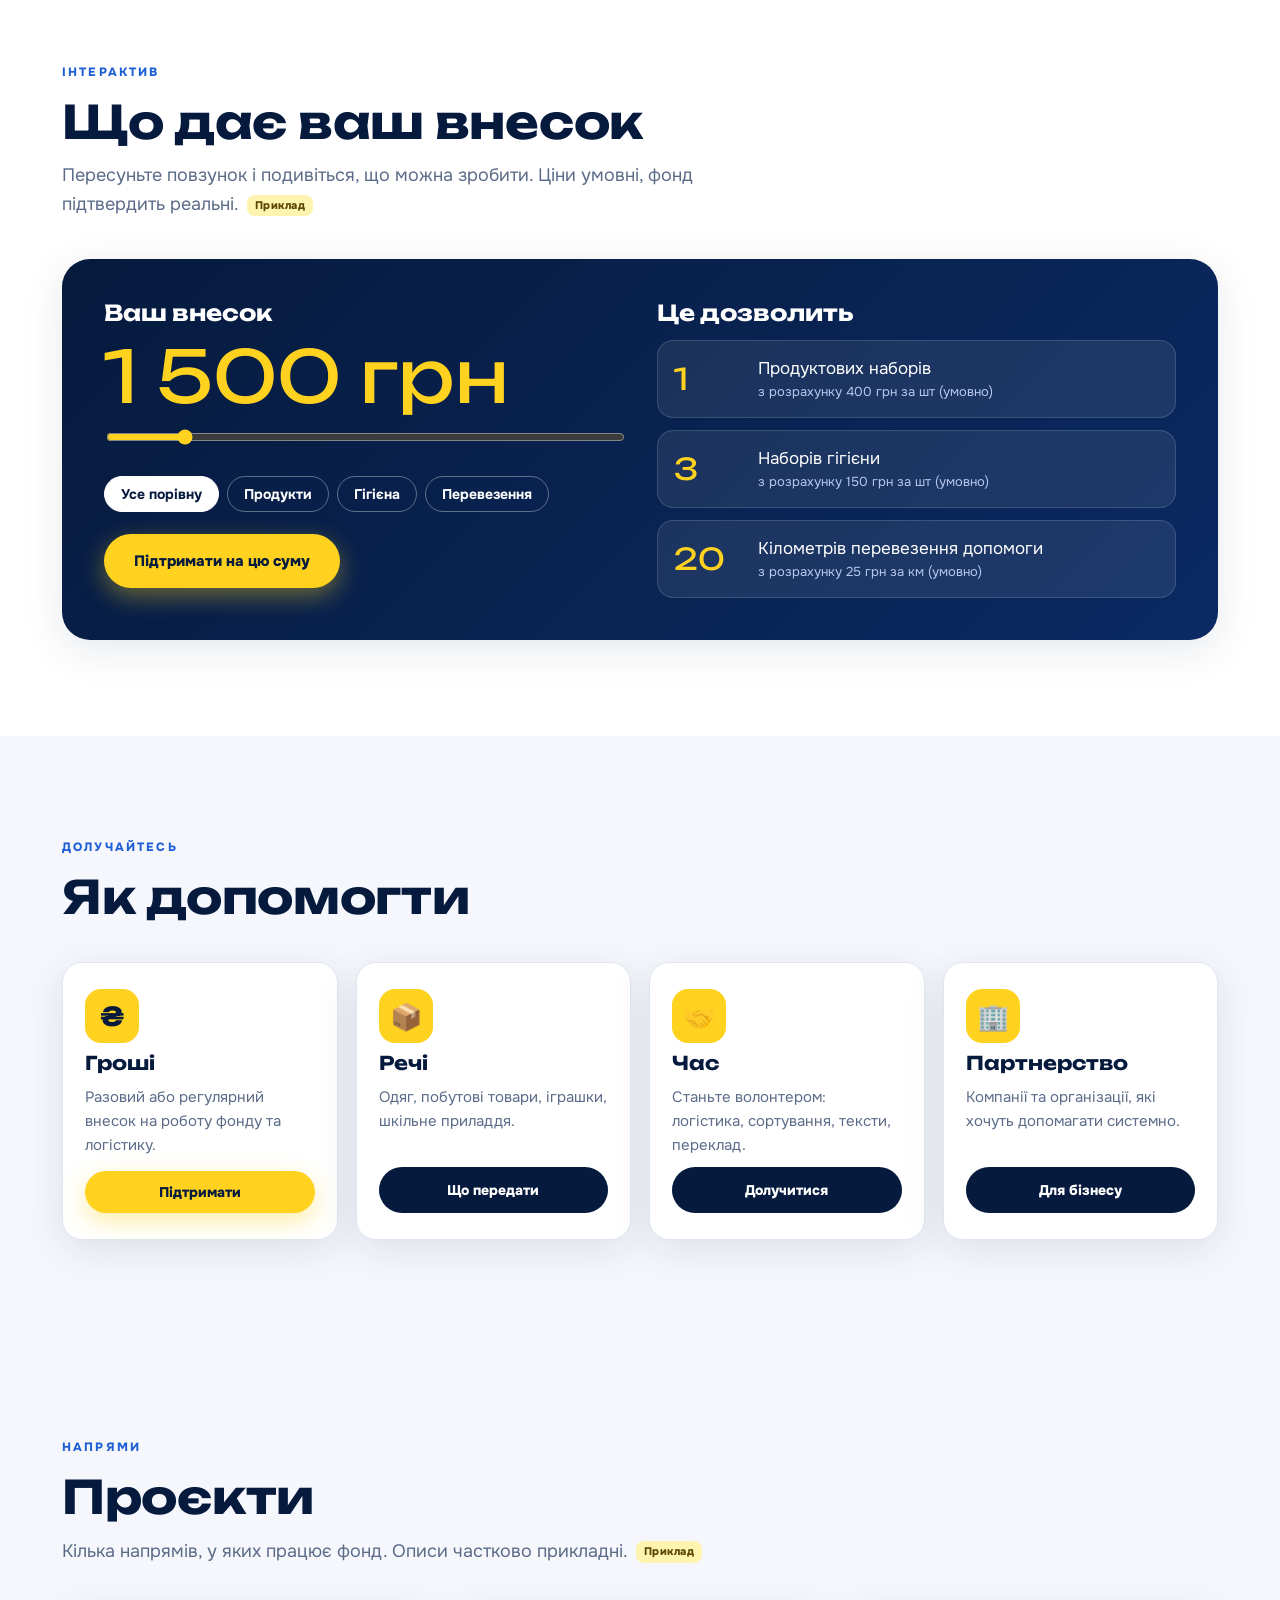
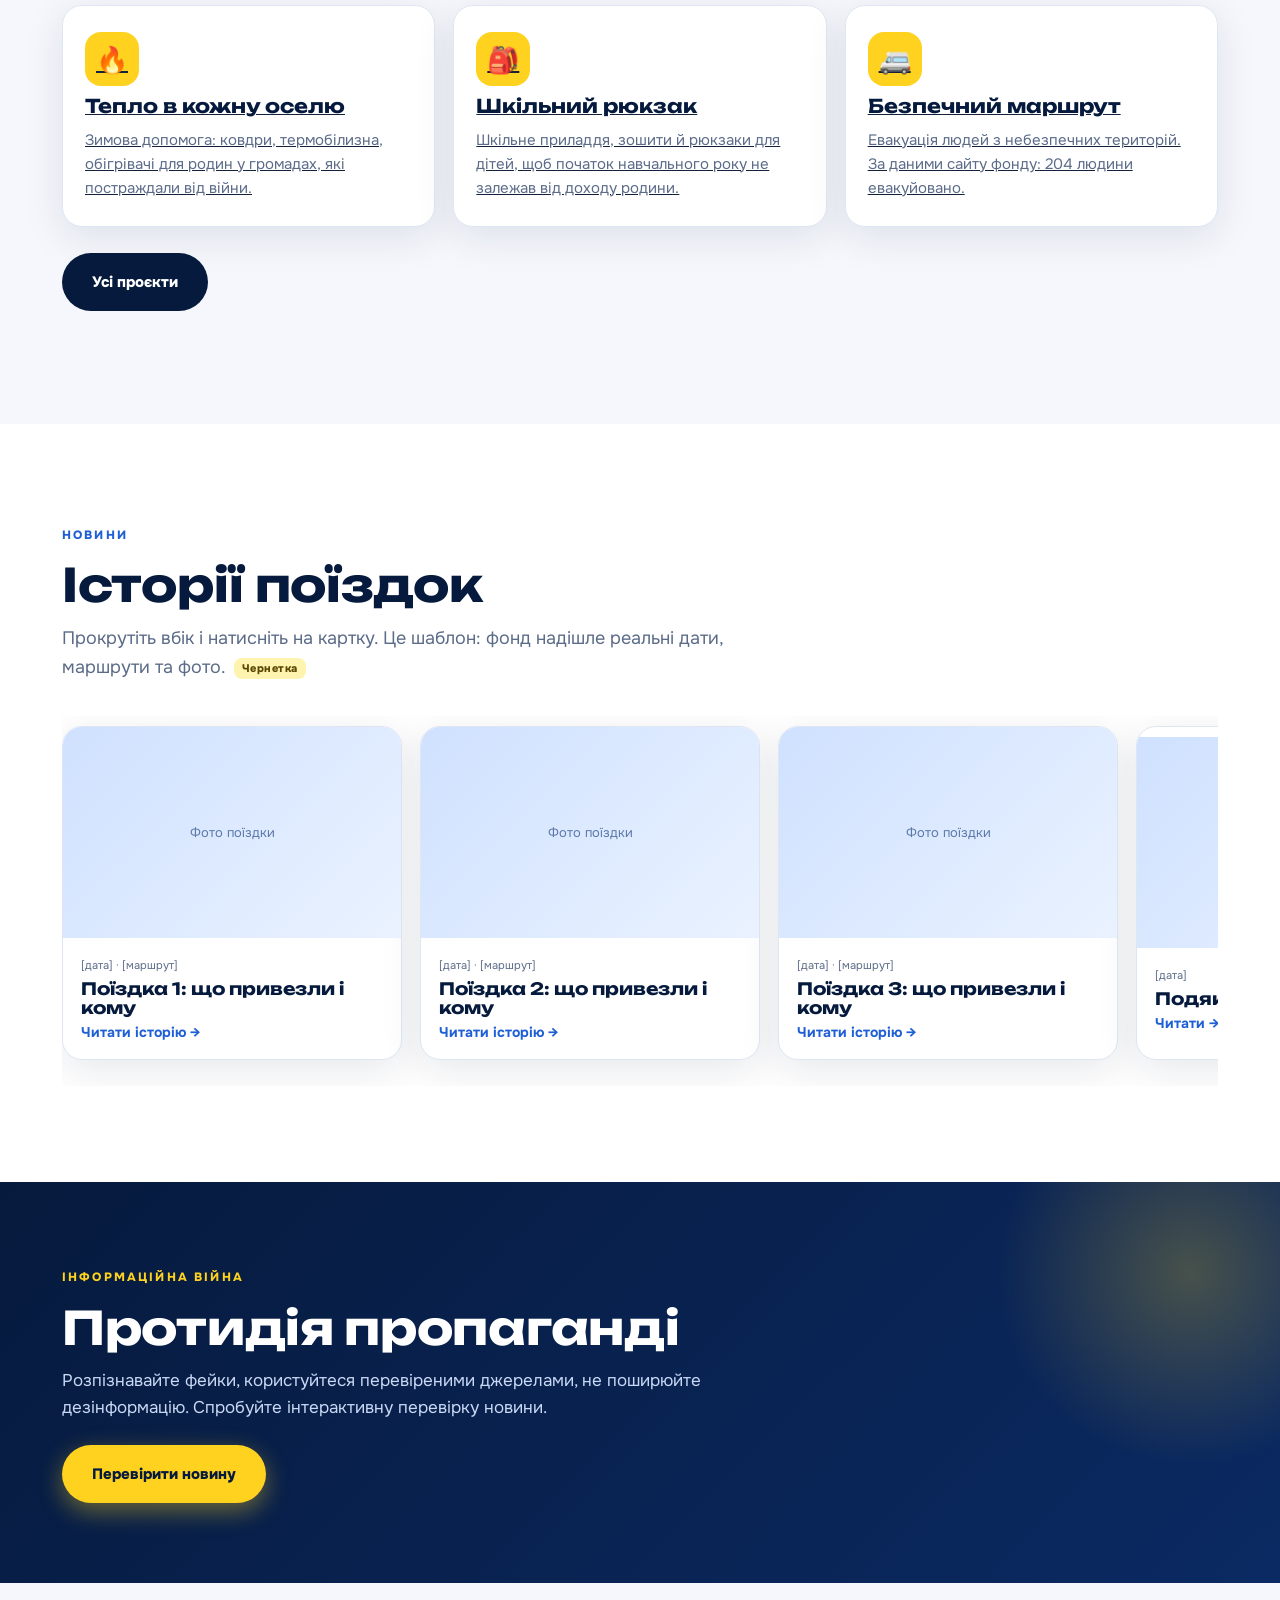
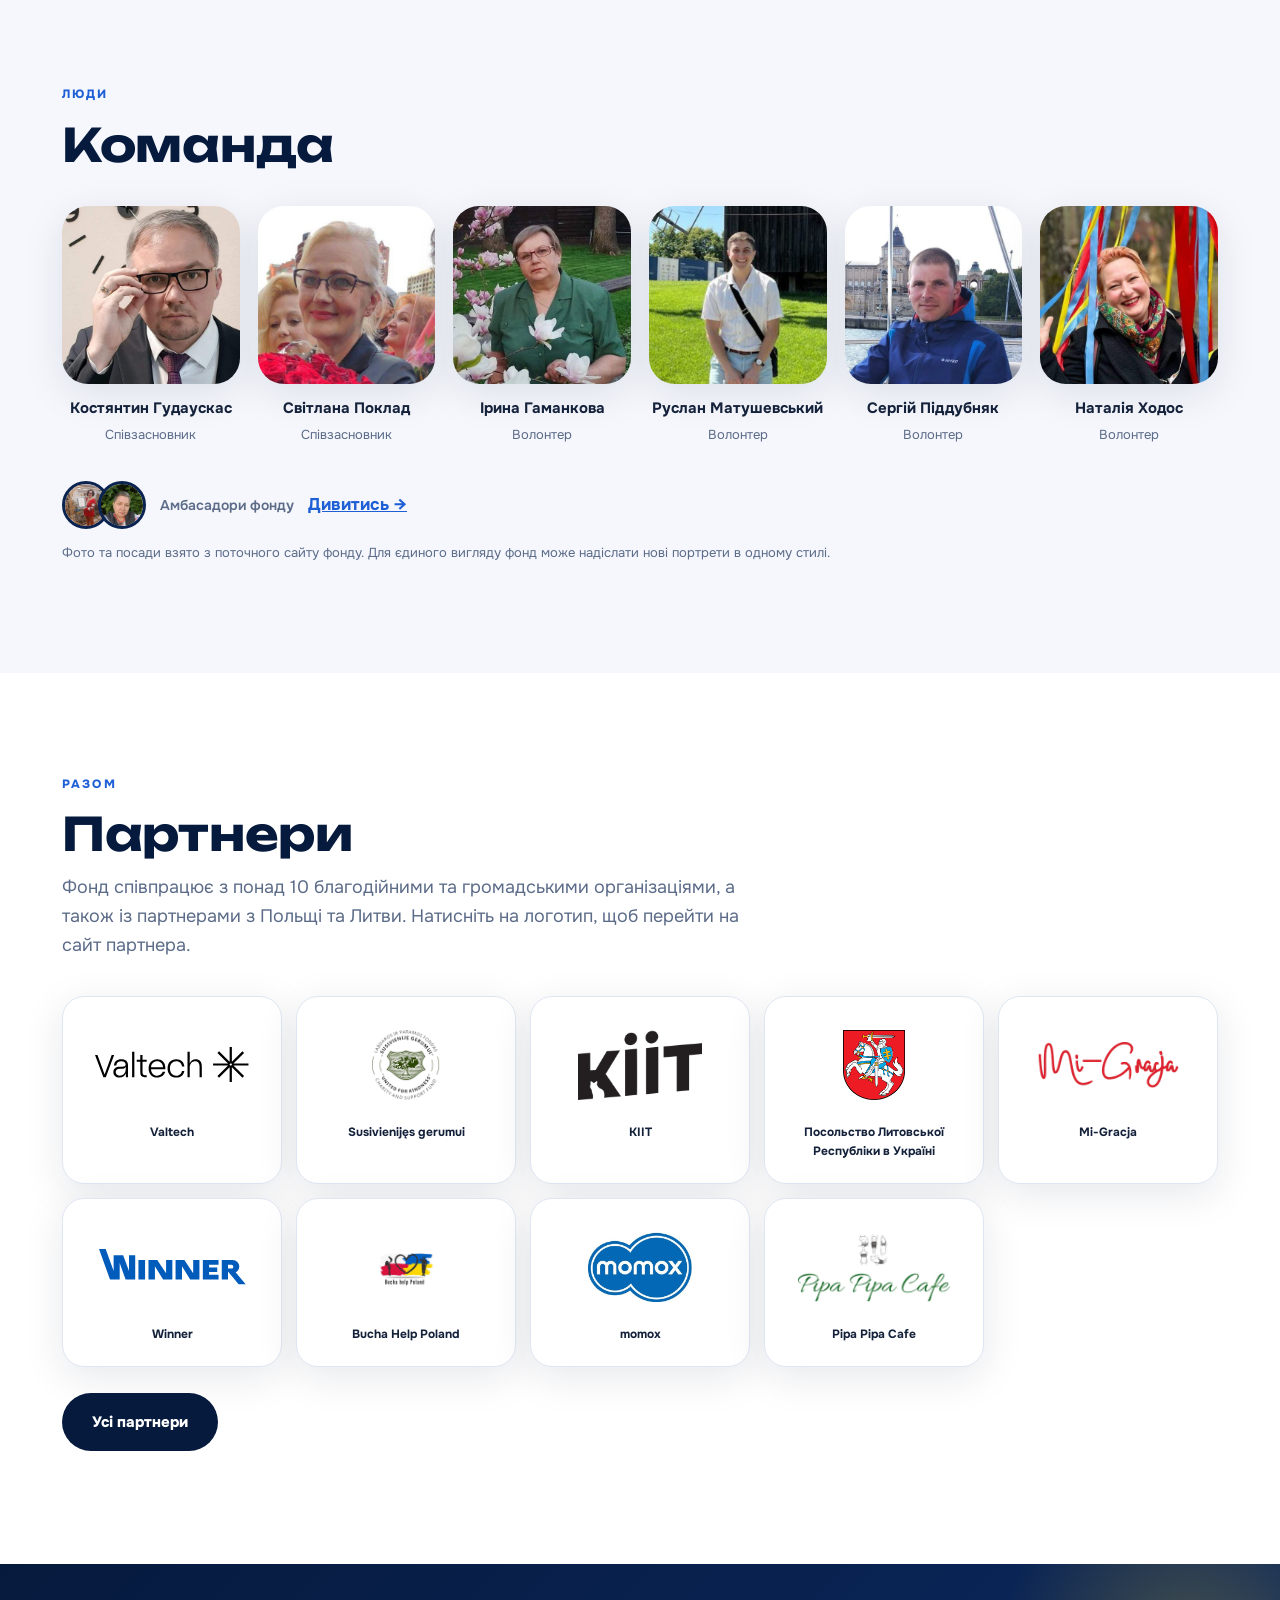
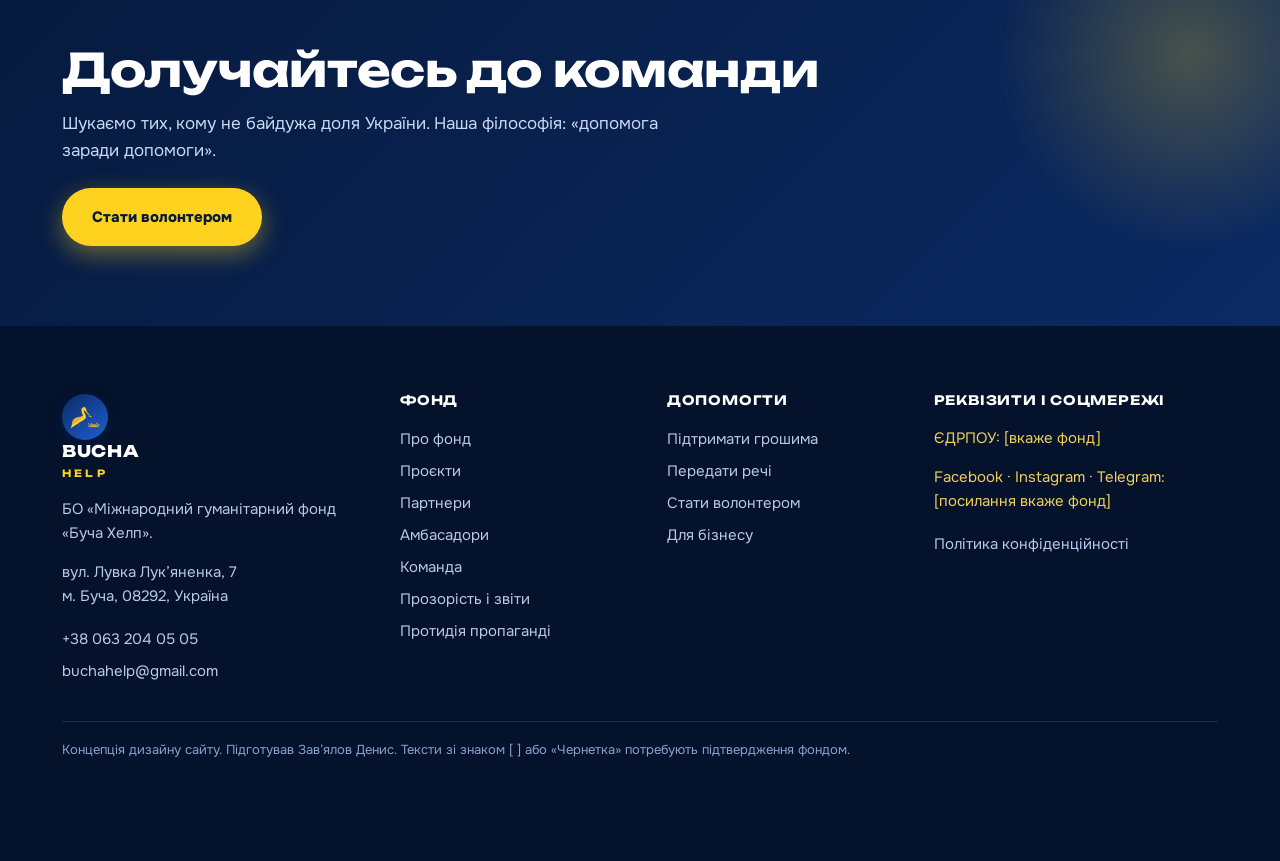
==== commit 0ed4b733: "Add files via upload" ====
--- a/index.html
+++ b/index.html
@@ -1,121 +1,121 @@
-<!doctype html>
-<html lang="uk"><head><meta charset="utf-8"><meta name="viewport" content="width=device-width,initial-scale=1">
-<meta name="robots" content="noindex,nofollow"><title>Допомога та відбудова | BuchaHelp (концепція)</title>
-<meta name="description" content="Фонд «Буча Хелп»: гуманітарна допомога, відкриті звіти, способи допомогти.">
-<link rel="preconnect" href="https://fonts.googleapis.com"><link rel="preconnect" href="https://fonts.gstatic.com" crossorigin><link rel="stylesheet" href="https://fonts.googleapis.com/css2?family=Onest:wght@400;500;600;700;800&family=Unbounded:wght@500;700;800&display=swap"><link rel="stylesheet" href="site.css?v=3"></head>
-<body data-page="index.html">
-
-<section class="hero" id="top">
-  <div class="wrap grid">
-    <div>
-      <span class="eyebrow" style="color:#8fc1ff" data-i18n="hero.m2">Допомога з 2022 року</span>
-      <h1 id="heroTitle">Віра у добро та силу єдності: наш шлях до кращого завтра</h1>
-      <p class="lead" data-i18n="hero.lead">Фонд «Буча Хелп» з 2022 року доставляє гуманітарну допомогу людям, які її потребують. Разом ми можемо більше.</p>
-      <div class="actions"><button class="btn primary" id="heroDonate" data-donate data-i18n="cta.donate">Підтримати</button><a class="btn ghost" href="help.html#time" data-i18n="cta.vol">Стати волонтером</a></div>
-      <div class="faces" aria-label="Команда фонду"><img src="p-gudauskas.jpg" alt="Костянтин Гудаускас" width="48" height="48"><img src="p-poklad.jpg" alt="Світлана Поклад" width="48" height="48"><img src="p-gamankova.jpg" alt="Ірина Гаманкова" width="48" height="48"><img src="p-matushevskyi.jpg" alt="Руслан Матушевський" width="48" height="48"><img src="p-piddubniak.jpg" alt="Сергій Піддубняк" width="48" height="48"><span>Команда фонду</span></div>
-      <div class="mini"><span>● <b data-i18n="hero.m1">Звіти відкриті</b></span><a href="transparency.html" style="color:#8fc1ff">Бачити всі надходження →</a></div>
-    </div>
-    <div class="lscene" id="lscene"><div class="logocard" id="logoCard"><div class="glare"></div><svg class="lg" viewBox="49 -3 1380 662" data-vbw="1380" xmlns="http://www.w3.org/2000/svg" role="img" aria-label="BuchaHelp"><g class="par" data-d="6"><g class="lg-letters"><g class="ltr" style="--i:0"><path d="M79.8 627.4C78.1 625.7 78.9 457.3 80.6 456.6C83.4 455.5 138.5 455.9 144.1 457.1C147.1 457.7 151.1 458.5 153.0 458.9C159.2 460.2 167.8 465.2 172.2 469.9C189.6 488.8 185.4 521.8 164.2 532.4C160.9 534.1 159.8 537.0 162.5 537.0C163.4 537.0 165.8 538.1 167.9 539.5C181.7 548.2 188.1 560.7 188.0 578.9C187.8 602.1 177.5 616.2 154.0 625.6C149.2 627.5 81.5 629.2 79.8 627.4Z M148.9 613.1C177.4 603.7 183.1 563.8 158.1 548.6C148.9 543.1 145.4 542.5 118.5 542.5L93.5 542.5 L93.2 578.0C93.1 597.5 93.2 614.1 93.5 614.9C94.4 617.3 140.6 615.9 148.9 613.1Z M139.0 528.0C149.7 526.9 155.0 524.6 160.2 519.2C173.5 505.4 170.0 482.9 153.0 473.4C146.8 469.9 137.1 468.8 114.5 469.2L93.5 469.5 L93.2 498.0C93.1 513.7 93.2 527.0 93.5 527.7C94.0 529.2 126.4 529.4 139.0 528.0Z" fill="#26388d"/></g><g class="ltr" style="--i:1"><path d="M251.3 627.5C231.9 620.5 222.0 607.8 218.5 585.5C217.3 578.4 217.0 563.8 217.0 516.8L217.0 457.0 L219.3 456.5C220.6 456.1 223.6 456.0 226.1 456.2L230.5 456.5 L231.1 517.0C231.7 583.6 231.9 585.1 238.1 596.7C250.6 620.0 287.8 625.1 307.0 606.1C318.7 594.5 319.2 591.5 319.9 518.0L320.5 456.5 L325.4 456.2C328.1 456.0 331.4 456.1 332.7 456.5L335.0 457.0 L335.0 513.1C335.0 546.5 334.6 573.1 333.9 578.8C330.9 606.1 319.1 621.6 296.1 628.4C287.3 631.0 259.4 630.5 251.3 627.5Z" fill="#26388d"/></g><g class="ltr" style="--i:2"><path d="M417.0 628.3C401.2 623.0 385.9 609.9 381.4 598.0C381.1 597.2 380.3 595.1 379.5 593.5C378.1 590.3 376.3 584.6 373.3 574.0C370.7 564.5 370.6 520.2 373.3 512.0C374.3 509.0 375.8 504.2 376.6 501.5C387.3 467.4 416.2 449.4 450.9 455.1C474.8 459.0 489.4 473.0 496.0 498.2C497.8 505.2 497.2 506.0 489.6 506.0L483.2 506.0 L481.5 501.2C476.6 487.4 468.7 476.7 460.3 472.6C458.2 471.6 455.6 470.3 454.5 469.7C450.4 467.4 429.8 467.6 423.0 469.9C411.7 473.8 401.5 482.9 396.0 493.7C394.2 497.4 392.1 501.7 391.3 503.2C390.6 504.6 390.0 506.7 390.0 507.8C390.0 508.9 389.4 511.3 388.7 513.1C384.3 524.0 384.5 553.7 389.1 573.0C397.2 607.1 421.9 623.7 452.2 615.6C466.7 611.7 475.6 602.2 482.9 582.8C483.9 580.1 484.3 580.0 490.4 580.0C498.3 580.0 498.7 580.8 495.9 589.3C489.0 609.9 477.2 621.8 457.4 628.3C450.5 630.6 423.7 630.6 417.0 628.3Z" fill="#26388d"/></g><g class="ltr" style="--i:3"><path d="M547.7 627.4C546.8 626.4 546.8 417.8 547.8 416.4C549.3 414.1 559.3 407.9 560.1 408.7C560.6 409.2 561.1 436.8 561.2 470.0L561.5 530.5 L571.0 531.0L580.5 531.5 L580.5 537.5L580.5 543.5 L571.2 543.8C566.2 543.9 561.9 544.2 561.8 544.3C561.7 544.4 561.3 563.2 561.0 586.0L560.5 627.5 L554.5 627.8C551.1 628.0 548.1 627.8 547.7 627.4Z M622.7 627.4C622.3 627.0 622.0 608.6 622.0 586.6C622.0 564.5 621.6 546.0 621.2 545.3C620.7 544.6 617.3 544.0 612.5 543.8L604.5 543.5 L604.5 537.5L604.5 531.5 L611.0 531.2C614.6 531.1 618.5 530.8 619.8 530.5L622.0 530.0 L622.0 448.6C622.0 357.0 621.1 366.8 630.2 361.5C633.9 359.5 635.1 359.1 635.5 360.2C635.8 360.9 635.9 421.4 635.8 494.5L635.5 627.5 L629.5 627.8C626.1 628.0 623.1 627.8 622.7 627.4Z" fill="#26388d"/></g><g class="ltr" style="--i:4"><path d="M670.5 627.0C670.2 626.4 670.4 624.5 671.0 622.7C671.6 621.0 674.3 612.8 677.0 604.5C679.8 596.2 685.0 581.0 688.6 570.5C692.2 560.0 695.5 550.1 696.0 548.5C696.4 546.9 697.4 543.9 698.1 542.0C698.7 540.1 699.8 536.9 700.5 535.0C701.2 533.1 702.3 529.9 702.9 528.0C703.6 526.1 704.5 523.1 705.0 521.5C705.5 519.9 706.8 516.0 708.0 513.0C709.2 510.0 710.5 506.1 711.0 504.5C711.5 502.9 712.4 499.9 713.1 498.0C713.7 496.1 714.8 492.9 715.5 491.0C716.2 489.1 717.3 485.9 717.9 484.0C718.6 482.1 719.5 479.1 720.0 477.5C720.4 475.9 721.2 473.4 721.7 472.0C722.3 470.6 723.5 467.0 724.5 464.0C725.5 461.0 726.7 457.9 727.3 457.2C728.4 455.7 742.6 455.5 743.5 457.0C744.3 458.4 749.0 470.9 750.0 474.5C750.5 476.1 751.8 480.0 753.0 483.0C754.2 486.0 755.6 489.9 756.0 491.5C757.0 494.8 760.9 505.9 766.5 521.5C768.6 527.0 770.6 532.9 771.0 534.5C771.5 536.1 772.8 540.0 774.0 543.0C775.2 546.0 776.6 549.9 777.0 551.5C778.1 555.2 780.7 562.8 782.0 565.5C782.5 566.6 783.8 570.4 785.0 574.0C786.1 577.6 787.5 581.4 787.9 582.5C788.4 583.6 789.1 585.4 789.3 586.5C789.6 587.6 790.8 591.0 792.0 594.0C793.2 597.0 794.6 600.9 795.0 602.5C795.5 604.1 797.5 610.1 799.5 615.8C803.7 627.9 803.7 628.0 795.6 628.0C787.5 628.0 788.7 630.0 778.4 599.0C773.6 584.4 769.2 571.9 768.7 571.2C768.0 570.3 760.1 570.0 735.3 570.0C710.3 570.0 702.9 570.3 702.6 571.2C702.4 571.9 701.7 574.1 701.1 576.0C700.4 577.9 699.5 580.9 699.0 582.5C698.2 585.3 697.5 587.4 694.5 596.0C693.8 597.9 691.8 604.0 690.0 609.5C688.3 615.0 686.1 621.4 685.3 623.8L683.7 628.0 L677.4 628.0C674.0 628.0 670.8 627.5 670.5 627.0Z M762.5 555.0C762.8 554.5 761.7 550.1 760.0 545.3C758.3 540.5 756.5 535.1 756.0 533.5C755.6 531.9 754.2 528.0 753.0 525.0C751.8 522.0 750.4 518.1 750.0 516.5C749.5 514.9 747.5 509.0 745.5 503.5C743.5 498.0 741.4 491.9 740.8 490.0C740.3 488.1 739.5 486.1 739.1 485.5C738.8 484.9 738.0 482.7 737.5 480.5C736.1 475.0 733.8 475.3 732.3 481.0C730.4 488.0 728.2 495.2 726.9 499.0C725.2 504.1 723.5 509.0 722.1 513.0C721.4 514.9 720.5 517.9 720.0 519.5C719.5 521.1 718.6 524.1 717.9 526.0C717.3 527.9 716.2 531.1 715.5 533.0C714.8 534.9 713.7 538.1 713.1 540.0C712.4 541.9 711.5 545.0 711.0 546.8C710.6 548.6 709.7 550.7 709.0 551.5C708.3 552.3 708.0 553.7 708.4 554.5C709.0 556.3 761.4 556.8 762.5 555.0Z" fill="#26388d"/></g><g class="ltr" style="--i:5"><path d="M897.5 626.8C897.2 626.1 897.1 585.5 897.2 536.5L897.5 447.6 L902.2 446.1C905.9 445.0 907.5 444.9 909.5 445.8L912.0 446.9 L912.2 488.7L912.5 530.5 L954.0 530.8C976.8 530.9 996.5 530.8 997.8 530.5L1000.0 530.0 L1000.0 486.0L1000.0 442.0 L1002.2 441.6C1007.3 440.6 1010.6 439.9 1012.0 439.7C1013.3 439.5 1013.5 450.5 1013.5 533.5L1013.5 627.5 L1007.0 627.5L1000.5 627.5 L1000.0 586.0C999.7 563.2 999.3 544.4 999.2 544.2C999.1 544.1 979.5 544.1 955.8 544.2L912.5 544.5 L912.0 586.0L911.5 627.5 L904.7 627.8C899.9 628.0 897.8 627.7 897.5 626.8Z" fill="#26388d"/></g><g class="ltr" style="--i:6"><path d="M1043.5 626.8C1043.2 626.1 1043.1 587.5 1043.2 541.0L1043.5 456.5 L1089.0 456.2C1143.5 455.9 1139.2 455.3 1138.8 463.3L1138.5 469.5 L1097.8 469.8L1057.0 470.0 L1056.5 472.3C1056.2 473.5 1056.1 487.1 1056.2 502.5L1056.5 530.5 L1095.0 531.0L1133.5 531.5 L1133.5 537.5L1133.5 543.5 L1095.3 543.8L1057.0 544.0 L1056.5 546.3C1056.2 547.5 1056.1 563.4 1056.2 581.5L1056.5 614.5 L1099.0 615.0L1141.5 615.5 L1141.4 619.1C1141.3 621.0 1141.0 623.9 1140.6 625.3L1140.0 628.0 L1091.9 628.0C1054.5 628.0 1043.8 627.7 1043.5 626.8Z" fill="#26388d"/></g><g class="ltr" style="--i:7"><path d="M1170.5 626.8C1170.2 626.1 1170.1 587.5 1170.2 541.0L1170.5 456.5 L1177.5 456.5L1184.5 456.5 L1185.0 535.5L1185.5 614.5 L1227.5 615.0L1269.5 615.5 L1269.2 620.0C1268.5 628.7 1273.0 628.0 1218.9 628.0C1181.5 628.0 1170.8 627.7 1170.5 626.8Z" fill="#26388d"/></g><g class="ltr" style="--i:8"><path d="M1293.5 626.8C1293.2 626.1 1293.1 587.5 1293.2 541.0L1293.5 456.5 L1324.0 456.5C1364.8 456.5 1374.0 458.4 1386.7 469.5C1407.7 487.9 1403.5 528.5 1379.2 542.3C1367.4 548.9 1366.1 549.1 1335.8 549.7C1320.5 550.0 1307.9 550.3 1307.8 550.4C1307.7 550.4 1307.3 567.8 1307.0 589.0L1306.5 627.5 L1300.2 627.8C1295.8 628.0 1293.8 627.7 1293.5 626.8Z M1363.6 534.8C1372.3 532.1 1381.1 524.0 1383.0 517.0C1390.0 490.9 1379.4 473.9 1353.7 470.1C1341.1 468.3 1308.4 468.6 1307.6 470.6C1306.8 472.7 1306.8 535.5 1307.7 536.3C1309.6 538.3 1356.7 537.0 1363.6 534.8Z" fill="#26388d"/></g></g></g><g class="par" data-d="-9"><g class="lg-nest"><path d="M870.6 444.9C870.3 444.1 870.0 442.4 869.8 441.0C869.5 438.6 869.2 438.5 859.5 437.9C840.3 436.9 833.8 434.4 836.0 429.0C837.7 424.8 837.9 424.7 846.7 426.7C860.5 429.7 884.5 428.8 883.8 425.3C883.6 424.4 882.4 423.3 881.0 423.0C878.4 422.3 861.9 414.3 856.0 410.8C847.7 406.0 840.0 399.8 840.0 398.0C840.0 395.7 844.8 391.8 846.4 392.7C847.0 393.1 850.3 395.3 853.8 397.6C861.9 403.0 878.8 411.4 889.5 415.3C891.7 416.1 895.1 417.3 897.0 418.1C904.1 420.8 919.2 419.2 923.2 415.2C924.6 413.8 921.1 412.3 913.8 411.4C910.9 411.0 907.7 410.3 906.8 409.8C905.8 409.3 903.1 408.5 900.8 408.0C880.5 403.8 851.7 385.9 836.4 368.1C829.1 359.7 828.9 358.9 832.9 356.1C836.9 353.2 837.4 353.4 841.4 358.8C853.9 375.9 882.4 394.7 902.0 398.9C903.9 399.3 906.4 400.1 907.5 400.7C910.9 402.5 922.3 403.4 921.4 401.8C919.9 399.1 916.6 396.0 915.2 396.0C912.4 396.0 901.1 391.9 892.2 387.8C887.6 385.6 886.8 383.2 889.6 379.2C891.5 376.4 892.3 376.5 898.5 379.5C907.7 384.0 907.7 383.8 899.9 370.9C892.3 358.3 891.5 354.8 895.9 353.0C899.8 351.4 901.2 352.4 904.7 359.4C906.1 362.2 910.6 369.5 914.6 375.7C922.0 386.8 922.0 386.8 927.1 387.9C938.7 390.4 958.5 388.3 974.5 382.8C976.1 382.3 978.9 381.5 980.5 381.0C983.1 380.3 990.1 376.9 998.3 372.3C999.5 371.6 1002.5 369.4 1005.0 367.3C1007.5 365.2 1011.5 361.9 1014.0 360.0C1016.5 358.1 1021.4 354.0 1024.9 350.8C1032.0 344.4 1034.0 343.8 1036.4 347.5C1038.9 351.4 1038.4 352.5 1031.0 358.7C1026.2 362.6 1023.7 365.4 1023.3 367.4C1022.7 370.3 1016.5 375.0 1007.5 379.5C1000.1 383.2 970.8 403.2 971.7 404.0C972.1 404.5 975.9 404.1 980.0 403.3C984.1 402.5 990.9 401.2 995.0 400.3C1002.5 398.9 1010.8 396.7 1016.5 394.8C1018.1 394.3 1020.9 393.5 1022.5 393.0C1032.2 390.3 1052.6 382.4 1067.3 375.6C1070.5 374.1 1073.8 373.1 1074.6 373.4C1076.3 374.1 1078.3 378.8 1077.6 380.6C1077.1 381.9 1067.2 387.0 1065.3 387.0C1062.4 387.0 1059.1 391.1 1059.6 394.0C1060.1 396.5 1059.7 397.1 1056.3 399.2C1054.2 400.5 1051.5 402.0 1050.5 402.7C1047.2 404.6 1016.2 420.0 1015.5 420.0C1015.1 420.0 1013.4 420.7 1011.7 421.5C1009.9 422.3 1005.6 424.0 1002.0 425.3C998.4 426.6 995.6 428.0 995.8 428.6C996.6 431.2 1022.7 427.0 1024.6 423.9C1025.4 422.5 1028.9 422.9 1031.5 424.6C1034.0 426.2 1038.6 425.7 1053.5 421.9C1060.4 420.1 1061.3 420.3 1062.9 423.4C1065.3 428.5 1062.6 430.4 1049.0 433.0C1030.7 436.5 1021.0 437.9 1016.0 438.0C1012.9 438.0 1007.8 438.7 1004.5 439.5C999.8 440.8 993.2 441.0 970.6 440.8C947.4 440.6 940.9 440.9 933.5 442.3C928.5 443.3 919.5 444.3 913.5 444.5C907.5 444.7 895.4 445.2 886.8 445.6C873.9 446.1 870.9 446.0 870.6 444.9Z M912.8 434.5C913.9 433.4 911.4 432.0 908.4 432.0C904.2 432.0 900.7 433.7 901.6 435.2C902.2 436.1 911.8 435.5 912.8 434.5Z M950.0 427.8C950.0 426.3 940.7 420.0 938.7 420.0C938.0 420.0 936.5 420.7 935.4 421.5C934.4 422.3 932.7 423.0 931.8 423.0C930.0 423.0 928.4 424.8 929.4 425.7C931.6 427.9 950.0 429.7 950.0 427.8Z M975.0 423.8C976.9 423.2 980.0 422.1 981.8 421.4C983.6 420.6 986.0 420.0 987.1 420.0C988.3 420.0 990.4 419.4 991.8 418.6C993.3 417.8 997.4 416.2 1001.0 414.9C1004.6 413.7 1007.9 412.3 1008.4 411.8C1009.0 411.4 1010.0 411.0 1010.8 411.0C1011.5 411.0 1014.8 409.6 1018.2 408.0C1021.5 406.4 1024.8 405.0 1025.6 405.0C1026.4 405.0 1027.0 404.3 1027.0 403.5C1027.0 401.8 1024.8 401.5 1022.2 403.0C1015.0 407.0 983.6 413.0 965.1 413.9C951.3 414.6 949.9 415.4 956.1 419.1C958.4 420.4 961.9 422.5 963.9 423.7C965.9 424.9 968.4 425.7 969.5 425.4C970.6 425.1 973.1 424.4 975.0 423.8Z M950.1 403.0C952.5 401.9 955.6 400.1 957.0 398.9L959.5 396.8 L955.5 397.4C953.3 397.7 948.1 398.2 944.0 398.6C933.5 399.4 933.2 399.6 936.0 402.5C938.9 405.6 944.0 405.8 950.1 403.0Z" fill="#fcd125"/></g></g><g class="par" data-d="14"><g class="lg-bird" id="stork" role="button" tabindex="0" aria-label="Лелека: натисніть, щоб вона побігла до кнопки Підтримати"><path d="M477.0 457.2C477.0 455.2 477.5 451.7 478.1 449.5C478.6 447.3 479.5 442.4 479.9 438.5C481.4 427.2 483.0 417.0 484.6 409.9C485.4 406.2 486.0 401.7 486.0 399.8C486.0 397.9 486.7 394.1 487.5 391.4C488.3 388.7 489.0 384.8 489.0 382.7C489.0 380.6 489.5 377.9 490.1 376.8C490.8 375.6 491.6 372.1 492.1 369.1C492.5 366.0 493.4 361.5 494.0 359.0C496.5 349.5 498.2 343.4 499.2 340.5C499.7 338.9 500.5 336.1 501.0 334.5C503.2 326.4 512.4 304.1 515.8 298.5C527.6 279.2 535.9 270.8 553.5 260.3C561.1 255.8 589.3 243.0 591.6 243.0C592.4 243.0 594.4 242.4 596.2 241.6C598.0 240.9 602.2 239.5 605.5 238.6C608.8 237.6 613.6 236.2 616.1 235.4C618.7 234.7 622.0 234.0 623.4 234.0C624.9 234.0 627.7 233.3 629.7 232.5C631.6 231.7 635.2 231.0 637.7 231.0C640.1 231.0 643.7 230.3 645.7 229.5C647.6 228.7 652.1 228.0 655.5 228.0C658.9 228.0 663.7 227.3 666.0 226.5C668.3 225.7 672.9 225.0 676.2 225.0C693.4 225.0 713.8 217.2 718.0 208.9C720.6 203.9 720.5 201.4 717.4 190.5C716.0 185.6 714.5 180.2 714.1 178.5C713.2 175.0 708.4 160.1 706.5 155.0C705.8 153.1 704.5 148.8 703.5 145.5C702.5 142.2 701.2 137.5 700.4 135.0C699.7 132.5 698.5 127.8 697.7 124.5C696.9 121.2 695.7 116.5 695.0 114.0C689.8 94.2 689.9 68.3 695.3 56.0C698.2 49.3 711.0 37.2 719.0 33.4C759.9 14.0 795.0 40.7 795.0 91.3C795.0 104.6 793.8 102.2 813.4 128.5C820.4 137.8 826.9 146.6 827.8 148.0C828.7 149.4 835.8 159.1 843.5 169.6C851.2 180.1 862.2 195.1 867.9 202.9C873.6 210.7 879.2 217.6 880.3 218.2C882.4 219.3 902.2 218.8 906.6 217.5C910.9 216.2 914.0 223.1 910.4 226.1C909.4 226.9 905.2 227.6 899.1 227.8C887.6 228.3 887.0 228.7 890.4 233.6C894.6 239.8 892.7 241.4 887.5 236.0C883.9 232.2 882.7 232.2 883.5 236.0C884.4 240.3 883.2 239.8 877.0 233.4C870.8 227.1 867.4 225.0 863.2 225.0C861.6 225.0 858.1 224.3 855.4 223.5C852.7 222.6 848.9 221.4 847.0 220.9C840.3 218.8 832.1 214.8 831.5 213.2C830.2 209.7 833.2 208.9 839.5 211.0C861.0 218.0 863.3 217.4 854.4 207.3C851.1 203.6 842.1 193.3 834.4 184.4C826.8 175.6 817.2 164.6 813.1 159.9C807.3 153.4 771.0 114.9 746.4 89.3C737.0 79.6 735.5 93.8 743.4 116.2C748.5 130.6 748.6 130.9 759.0 152.5C771.3 177.9 776.2 188.6 777.0 191.0C777.5 192.4 778.8 195.9 779.9 198.9C793.5 234.8 785.5 257.7 749.0 287.1C738.6 295.5 694.8 324.0 692.3 324.0C691.9 324.0 690.9 324.6 690.1 325.4C689.2 326.1 685.4 328.5 681.5 330.6C677.6 332.6 671.8 336.0 668.5 338.0C665.2 340.0 661.8 342.0 661.0 342.4C659.2 343.2 658.4 343.7 646.5 351.1C641.5 354.1 635.9 357.3 634.0 358.0C632.1 358.8 628.3 361.3 625.5 363.5C618.0 369.6 565.3 404.2 558.9 407.3C555.8 408.8 551.2 411.8 548.8 414.0C543.0 419.0 480.2 461.0 478.4 461.0C477.4 461.0 477.0 459.8 477.0 457.2Z" fill="#fcd125"/><path d="M490.8 381.6C491.1 377.7 491.6 373.7 492.1 372.8C492.6 371.9 493.0 369.8 493.0 368.1C493.0 366.5 494.2 360.9 495.6 355.8C497.0 350.7 498.7 344.6 499.4 342.3C500.0 340.0 501.3 337.3 502.3 336.2C503.2 335.2 504.0 333.0 504.0 331.3C504.0 329.5 504.6 328.0 505.5 327.6C506.4 327.3 507.0 325.8 507.0 324.2C507.0 322.6 507.7 320.7 508.5 320.0C509.3 319.3 510.0 318.0 510.0 317.0C510.0 316.0 510.6 314.7 511.4 314.1C512.2 313.4 514.1 310.5 515.5 307.7C520.6 297.8 525.2 292.7 532.4 289.1C536.0 287.2 539.0 285.3 539.0 284.8C539.0 284.3 541.5 282.9 544.6 281.5C547.7 280.1 551.4 278.0 553.0 276.8C554.5 275.5 557.0 273.7 558.6 272.8C560.2 271.8 563.3 269.8 565.6 268.3C567.8 266.7 571.2 264.5 573.1 263.3C577.3 260.6 583.0 256.4 587.8 252.4C591.7 249.2 601.7 244.0 604.1 244.0C604.9 244.0 606.4 243.3 607.4 242.5C608.5 241.7 610.5 241.0 611.9 241.0C613.3 241.0 615.8 240.3 617.4 239.5C618.9 238.7 621.1 238.0 622.1 238.0C623.2 238.0 625.7 237.3 627.8 236.4C629.8 235.5 633.4 234.6 635.6 234.5C638.1 234.4 640.9 233.4 642.5 232.2C644.8 230.4 646.6 230.0 652.9 230.0C657.2 230.0 661.1 229.5 661.7 228.9C663.7 226.9 677.1 225.8 679.0 227.5C681.5 229.8 683.6 235.6 684.8 243.5C687.7 262.5 677.9 276.7 644.8 301.1C626.4 314.7 580.9 342.7 552.5 358.0C548.1 360.4 542.0 363.7 539.0 365.5C516.5 378.6 497.2 388.5 494.0 388.6L490.5 388.6 L490.8 381.6Z" fill="#f8af2b"/></g></g></svg></div><button class="lhint" id="lhint" type="button">Натисніть на лелеку, і вона побіжить до «Підтримати»</button></div>
-  </div>
-  <div class="scroll">↓<i></i></div>
-</section>
-
-<div class="ticker" aria-label="Приклад стрічки надходжень"><div class="track" id="tickTrack"></div></div>
-
-<section class="block" id="nums"><div class="wrap">
-  <span class="eyebrow">Результати</span>
-  <h2 class="rv" data-i18n="s.nums">Результати фонду</h2>
-  <p class="lead2 rv d1">Цифри з поточного сайту фонду.</p>
-  <div class="nums">
-    <div class="num rv"><b data-count="275000">0</b><span>тонн гуманітарної допомоги завезено</span></div>
-    <div class="num rv d1"><b data-count="204">0</b><span>людини евакуйовано</span></div>
-    <div class="num rv d2"><b data-count="31">0</b><span>захід проведено</span></div>
-  </div>
-  <p class="note">Дату, станом на яку подано цифри, вкаже фонд. Рекомендовано: «станом на [дата]».</p>
-</div></section>
-
-<section class="block alt" id="calc"><div class="wrap">
-  <span class="eyebrow">Інтерактив</span>
-  <h2 class="rv" data-i18n="s.calc">Що дає ваш внесок</h2>
-  <p class="lead2 rv d1">Пересуньте повзунок і подивіться, що можна зробити. Ціни умовні, фонд підтвердить реальні.<span class="draft">Приклад</span></p>
-  <div class="calc rv">
-    <div>
-      <h3>Ваш внесок</h3>
-      <div class="big" id="calcBig">1 500 грн</div>
-      <input class="range" id="calcRange" type="range" min="100" max="10000" step="50" value="1500" aria-label="Сума внеску">
-      <div class="chips"><button class="chip on" data-f="all">Усе порівну</button><button class="chip" data-f="food">Продукти</button><button class="chip" data-f="hyg">Гігієна</button><button class="chip" data-f="km">Перевезення</button></div>
-      <button class="btn primary" id="calcDonate" data-donate data-amount="1500">Підтримати на цю суму</button>
-    </div>
-    <div><h3>Це дозволить</h3><div class="res" id="calcOut" aria-live="polite" style="margin-top:14px"></div></div>
-  </div>
-</div></section>
-
-<section class="block" id="ways"><div class="wrap">
-  <span class="eyebrow">Долучайтесь</span>
-  <h2 class="rv" data-i18n="s.ways">Як допомогти</h2>
-  <div class="cards4">
-    <div class="card rv"><div class="ic">₴</div><h3>Гроші</h3><p>Разовий або регулярний внесок на роботу фонду та логістику.</p><button class="btn primary sm" data-donate>Підтримати</button></div>
-    <div class="card rv d1"><div class="ic">📦</div><h3>Речі</h3><p>Одяг, побутові товари, іграшки, шкільне приладдя.</p><a class="btn navy sm" href="help.html#things">Що передати</a></div>
-    <div class="card rv d2"><div class="ic">🤝</div><h3>Час</h3><p>Станьте волонтером: логістика, сортування, тексти, переклад.</p><a class="btn navy sm" href="help.html#time">Долучитися</a></div>
-    <div class="card rv d3"><div class="ic">🏢</div><h3>Партнерство</h3><p>Компанії та організації, які хочуть допомагати системно.</p><a class="btn navy sm" href="help.html#business">Для бізнесу</a></div>
-  </div>
-</div></section>
-
-<section class="block" id="projects"><div class="wrap">
-  <span class="eyebrow">Напрями</span>
-  <h2 class="rv">Проєкти</h2>
-  <p class="lead2 rv d1">Кілька напрямів, у яких працює фонд. Описи частково прикладні.<span class="draft">Приклад</span></p>
-  <div class="cards3"><a class="card rv" href="projects.html"><div class="ic">🔥</div><h3>Тепло в кожну оселю</h3><p>Зимова допомога: ковдри, термобілизна, обігрівачі для родин у громадах, які постраждали від війни.</p></a><a class="card rv" href="projects.html"><div class="ic">🎒</div><h3>Шкільний рюкзак</h3><p>Шкільне приладдя, зошити й рюкзаки для дітей, щоб початок навчального року не залежав від доходу родини.</p></a><a class="card rv" href="projects.html"><div class="ic">🚐</div><h3>Безпечний маршрут</h3><p>Евакуація людей з небезпечних територій. За даними сайту фонду: 204 людини евакуйовано.</p></a></div>
-  <p style="margin-top:26px"><a class="btn navy" href="projects.html">Усі проєкти</a></p>
-</div></section>
-
-<section class="block alt" id="news"><div class="wrap">
-  <span class="eyebrow">Новини</span>
-  <h2 class="rv" data-i18n="s.trips">Історії поїздок</h2>
-  <p class="lead2 rv d1">Прокрутіть вбік і натисніть на картку. Це шаблон: фонд надішле реальні дати, маршрути та фото.<span class="draft">Чернетка</span></p>
-  <div class="tl">
-    <button class="trip" data-title="Поїздка 1: [маршрут]" data-meta="[дата] · [маршрут]"><div class="ph">Фото поїздки</div><div class="in"><small>[дата] · [маршрут]</small><h3>Поїздка 1: що привезли і кому</h3><span class="more">Читати історію →</span></div></button>
-    <button class="trip" data-title="Поїздка 2: [маршрут]" data-meta="[дата] · [маршрут]"><div class="ph">Фото поїздки</div><div class="in"><small>[дата] · [маршрут]</small><h3>Поїздка 2: що привезли і кому</h3><span class="more">Читати історію →</span></div></button>
-    <button class="trip" data-title="Поїздка 3: [маршрут]" data-meta="[дата] · [маршрут]"><div class="ph">Фото поїздки</div><div class="in"><small>[дата] · [маршрут]</small><h3>Поїздка 3: що привезли і кому</h3><span class="more">Читати історію →</span></div></button>
-    <button class="trip" data-title="Подяка партнерам" data-meta="[дата]"><div class="ph">Фото</div><div class="in"><small>[дата]</small><h3>Подяка партнерам</h3><span class="more">Читати →</span></div></button>
-  </div>
-</div></section>
-
-<section class="band"><div class="wrap">
-  <span class="eyebrow" style="color:#ffd21f">Інформаційна війна</span>
-  <h2 data-i18n="s.dis">Протидія пропаганді</h2>
-  <p style="margin:14px 0 24px">Розпізнавайте фейки, користуйтеся перевіреними джерелами, не поширюйте дезінформацію. Спробуйте інтерактивну перевірку новини.</p>
-  <a class="btn primary" href="disinfo.html">Перевірити новину</a>
-</div></section>
-
-<section class="block" id="team"><div class="wrap">
-  <span class="eyebrow">Люди</span>
-  <h2 class="rv" data-i18n="s.team">Команда</h2>
-  <div class="team">
-    <div class="person rv "><img class="av" src="p-gudauskas.jpg" alt="Костянтин Гудаускас" loading="lazy" width="480" height="480"><b>Костянтин Гудаускас</b><span>Співзасновник</span></div>
-    <div class="person rv d1"><img class="av" src="p-poklad.jpg" alt="Світлана Поклад" loading="lazy" width="480" height="480"><b>Світлана Поклад</b><span>Співзасновник</span></div>
-    <div class="person rv d2"><img class="av" src="p-gamankova.jpg" alt="Ірина Гаманкова" loading="lazy" width="480" height="480"><b>Ірина Гаманкова</b><span>Волонтер</span></div>
-    <div class="person rv d3"><img class="av" src="p-matushevskyi.jpg" alt="Руслан Матушевський" loading="lazy" width="480" height="480"><b>Руслан Матушевський</b><span>Волонтер</span></div>
-    <div class="person rv "><img class="av" src="p-piddubniak.jpg" alt="Сергій Піддубняк" loading="lazy" width="480" height="480"><b>Сергій Піддубняк</b><span>Волонтер</span></div>
-    <div class="person rv d1"><img class="av" src="p-khodos.jpg" alt="Наталія Ходос" loading="lazy" width="480" height="480"><b>Наталія Ходос</b><span>Волонтер</span></div>
-  </div>
-  <div class="faces" style="margin-top:34px"><img src="amb-agne.jpg" alt="Agne Jociuvienė" width="48" height="48"><img src="amb-tatjana.jpg" alt="Tatjana Narkevičienė" width="48" height="48"><span style="color:var(--muted)">Амбасадори фонду</span><a href="ambassadors.html" style="margin-left:14px;font-weight:700;color:var(--blue)">Дивитись →</a></div>
-  <p class="note">Фото та посади взято з поточного сайту фонду. Для єдиного вигляду фонд може надіслати нові портрети в одному стилі.</p>
-</div></section>
-
-<section class="block alt"><div class="wrap">
-  <span class="eyebrow">Разом</span>
-  <h2 class="rv" data-i18n="s.partners">Партнери</h2>
-  <p class="lead2 rv d1">Фонд співпрацює з понад 10 благодійними та громадськими організаціями, а також із партнерами з Польщі та Литви. Натисніть на логотип, щоб перейти на сайт партнера.</p>
-<div class="pwall mini"><a class="plogo rv" href="https://www.valtech.com/" target="_blank" rel="noopener" title="Valtech"><span class="pimg"><img src="pt-valtech.svg" alt="Valtech" loading="lazy"></span><span class="pname">Valtech</span></a><a class="plogo rv" href="https://susivienijegerumui.lt/" target="_blank" rel="noopener" title="Susivienijęs gerumui"><span class="pimg"><img src="pt-susivienijegerumui.png" alt="Susivienijęs gerumui" loading="lazy"></span><span class="pname">Susivienijęs gerumui</span></a><a class="plogo rv" href="https://instagram.com/kiit.shop" target="_blank" rel="noopener" title="KIIT"><span class="pimg"><img src="pt-kiit.png" alt="KIIT" loading="lazy"></span><span class="pname">KIIT</span></a><a class="plogo rv" href="https://ua.mfa.lt/" target="_blank" rel="noopener" title="Посольство Литовської Республіки в Україні"><span class="pimg"><img src="pt-lt-embassy.png" alt="Посольство Литовської Республіки в Україні" loading="lazy"></span><span class="pname">Посольство Литовської Республіки в Україні</span></a><a class="plogo rv" href="http://mi-gracja.pl/" target="_blank" rel="noopener" title="Mi-Gracja"><span class="pimg"><img src="pt-migracja.png" alt="Mi-Gracja" loading="lazy"></span><span class="pname">Mi-Gracja</span></a><a class="plogo rv" href="https://winner.ua/" target="_blank" rel="noopener" title="Winner"><span class="pimg"><img src="pt-winner.svg" alt="Winner" loading="lazy"></span><span class="pname">Winner</span></a><a class="plogo rv" href="https://www.facebook.com/share/koJ6pM95isb9XhBy/" target="_blank" rel="noopener" title="Bucha Help Poland"><span class="pimg"><img src="pt-bucha-help-poland.jpg" alt="Bucha Help Poland" loading="lazy"></span><span class="pname">Bucha Help Poland</span></a><a class="plogo rv" href="https://momox.biz/en/" target="_blank" rel="noopener" title="momox"><span class="pimg"><img src="pt-momox.jpg" alt="momox" loading="lazy"></span><span class="pname">momox</span></a><a class="plogo rv" href="https://pipa.com.ua/" target="_blank" rel="noopener" title="Pipa Pipa Cafe"><span class="pimg"><img src="pt-pipa.png" alt="Pipa Pipa Cafe" loading="lazy"></span><span class="pname">Pipa Pipa Cafe</span></a></div>
-  <p style="margin-top:26px"><a class="btn navy" href="partners.html">Усі партнери</a></p>
-</div></section>
-
-<section class="band"><div class="wrap">
-  <h2>Долучайтесь до команди</h2>
-  <p style="margin:14px 0 24px">Шукаємо тих, кому не байдужа доля України. Наша філософія: «допомога заради допомоги».</p>
-  <a class="btn primary" href="help.html#time" data-i18n="cta.vol">Стати волонтером</a>
-</div></section>
-
-<script src="site.js?v=3"></script>
-</body></html>
+<!doctype html>
+<html lang="uk"><head><meta charset="utf-8"><meta name="viewport" content="width=device-width,initial-scale=1">
+<meta name="robots" content="noindex,nofollow"><title>Допомога та відбудова | BuchaHelp (концепція)</title>
+<meta name="description" content="Фонд «Буча Хелп»: гуманітарна допомога, відкриті звіти, способи допомогти.">
+<link rel="preconnect" href="https://fonts.googleapis.com"><link rel="preconnect" href="https://fonts.gstatic.com" crossorigin><link rel="stylesheet" href="https://fonts.googleapis.com/css2?family=Onest:wght@400;500;600;700;800&family=Unbounded:wght@500;700;800&display=swap"><link rel="stylesheet" href="site.css?v=20261117a"></head>
+<body data-page="index.html">
+
+<section class="hero" id="top">
+  <div class="wrap grid">
+    <div>
+      <span class="eyebrow" style="color:#8fc1ff" data-i18n="hero.m2">Допомога з 2022 року</span>
+      <h1 id="heroTitle">Віра у добро та силу єдності: наш шлях до кращого завтра</h1>
+      <p class="lead" data-i18n="hero.lead">Фонд «Буча Хелп» з 2022 року доставляє гуманітарну допомогу людям, які її потребують. Разом ми можемо більше.</p>
+      <div class="actions"><button class="btn primary" id="heroDonate" data-donate data-i18n="cta.donate">Підтримати</button><a class="btn ghost" href="help.html#time" data-i18n="cta.vol">Стати волонтером</a></div>
+      <div class="faces" aria-label="Команда фонду"><img src="p-gudauskas.jpg" alt="Костянтин Гудаускас" width="48" height="48"><img src="p-poklad.jpg" alt="Світлана Поклад" width="48" height="48"><img src="p-gamankova.jpg" alt="Ірина Гаманкова" width="48" height="48"><img src="p-matushevskyi.jpg" alt="Руслан Матушевський" width="48" height="48"><img src="p-piddubniak.jpg" alt="Сергій Піддубняк" width="48" height="48"><span>Команда фонду</span></div>
+      <div class="mini"><span>● <b data-i18n="hero.m1">Звіти відкриті</b></span><a href="transparency.html" style="color:#8fc1ff">Бачити всі надходження →</a></div>
+    </div>
+    <div class="lscene" id="lscene"><div class="logocard" id="logoCard"><div class="glare"></div><svg class="lg" viewBox="49 -3 1380 662" data-vbw="1380" xmlns="http://www.w3.org/2000/svg" role="img" aria-label="BuchaHelp"><g class="par" data-d="6"><g class="lg-letters"><g class="ltr" style="--i:0"><path d="M79.8 627.4C78.1 625.7 78.9 457.3 80.6 456.6C83.4 455.5 138.5 455.9 144.1 457.1C147.1 457.7 151.1 458.5 153.0 458.9C159.2 460.2 167.8 465.2 172.2 469.9C189.6 488.8 185.4 521.8 164.2 532.4C160.9 534.1 159.8 537.0 162.5 537.0C163.4 537.0 165.8 538.1 167.9 539.5C181.7 548.2 188.1 560.7 188.0 578.9C187.8 602.1 177.5 616.2 154.0 625.6C149.2 627.5 81.5 629.2 79.8 627.4Z M148.9 613.1C177.4 603.7 183.1 563.8 158.1 548.6C148.9 543.1 145.4 542.5 118.5 542.5L93.5 542.5 L93.2 578.0C93.1 597.5 93.2 614.1 93.5 614.9C94.4 617.3 140.6 615.9 148.9 613.1Z M139.0 528.0C149.7 526.9 155.0 524.6 160.2 519.2C173.5 505.4 170.0 482.9 153.0 473.4C146.8 469.9 137.1 468.8 114.5 469.2L93.5 469.5 L93.2 498.0C93.1 513.7 93.2 527.0 93.5 527.7C94.0 529.2 126.4 529.4 139.0 528.0Z" fill="#26388d"/></g><g class="ltr" style="--i:1"><path d="M251.3 627.5C231.9 620.5 222.0 607.8 218.5 585.5C217.3 578.4 217.0 563.8 217.0 516.8L217.0 457.0 L219.3 456.5C220.6 456.1 223.6 456.0 226.1 456.2L230.5 456.5 L231.1 517.0C231.7 583.6 231.9 585.1 238.1 596.7C250.6 620.0 287.8 625.1 307.0 606.1C318.7 594.5 319.2 591.5 319.9 518.0L320.5 456.5 L325.4 456.2C328.1 456.0 331.4 456.1 332.7 456.5L335.0 457.0 L335.0 513.1C335.0 546.5 334.6 573.1 333.9 578.8C330.9 606.1 319.1 621.6 296.1 628.4C287.3 631.0 259.4 630.5 251.3 627.5Z" fill="#26388d"/></g><g class="ltr" style="--i:2"><path d="M417.0 628.3C401.2 623.0 385.9 609.9 381.4 598.0C381.1 597.2 380.3 595.1 379.5 593.5C378.1 590.3 376.3 584.6 373.3 574.0C370.7 564.5 370.6 520.2 373.3 512.0C374.3 509.0 375.8 504.2 376.6 501.5C387.3 467.4 416.2 449.4 450.9 455.1C474.8 459.0 489.4 473.0 496.0 498.2C497.8 505.2 497.2 506.0 489.6 506.0L483.2 506.0 L481.5 501.2C476.6 487.4 468.7 476.7 460.3 472.6C458.2 471.6 455.6 470.3 454.5 469.7C450.4 467.4 429.8 467.6 423.0 469.9C411.7 473.8 401.5 482.9 396.0 493.7C394.2 497.4 392.1 501.7 391.3 503.2C390.6 504.6 390.0 506.7 390.0 507.8C390.0 508.9 389.4 511.3 388.7 513.1C384.3 524.0 384.5 553.7 389.1 573.0C397.2 607.1 421.9 623.7 452.2 615.6C466.7 611.7 475.6 602.2 482.9 582.8C483.9 580.1 484.3 580.0 490.4 580.0C498.3 580.0 498.7 580.8 495.9 589.3C489.0 609.9 477.2 621.8 457.4 628.3C450.5 630.6 423.7 630.6 417.0 628.3Z" fill="#26388d"/></g><g class="ltr" style="--i:3"><path d="M547.7 627.4C546.8 626.4 546.8 417.8 547.8 416.4C549.3 414.1 559.3 407.9 560.1 408.7C560.6 409.2 561.1 436.8 561.2 470.0L561.5 530.5 L571.0 531.0L580.5 531.5 L580.5 537.5L580.5 543.5 L571.2 543.8C566.2 543.9 561.9 544.2 561.8 544.3C561.7 544.4 561.3 563.2 561.0 586.0L560.5 627.5 L554.5 627.8C551.1 628.0 548.1 627.8 547.7 627.4Z M622.7 627.4C622.3 627.0 622.0 608.6 622.0 586.6C622.0 564.5 621.6 546.0 621.2 545.3C620.7 544.6 617.3 544.0 612.5 543.8L604.5 543.5 L604.5 537.5L604.5 531.5 L611.0 531.2C614.6 531.1 618.5 530.8 619.8 530.5L622.0 530.0 L622.0 448.6C622.0 357.0 621.1 366.8 630.2 361.5C633.9 359.5 635.1 359.1 635.5 360.2C635.8 360.9 635.9 421.4 635.8 494.5L635.5 627.5 L629.5 627.8C626.1 628.0 623.1 627.8 622.7 627.4Z" fill="#26388d"/></g><g class="ltr" style="--i:4"><path d="M670.5 627.0C670.2 626.4 670.4 624.5 671.0 622.7C671.6 621.0 674.3 612.8 677.0 604.5C679.8 596.2 685.0 581.0 688.6 570.5C692.2 560.0 695.5 550.1 696.0 548.5C696.4 546.9 697.4 543.9 698.1 542.0C698.7 540.1 699.8 536.9 700.5 535.0C701.2 533.1 702.3 529.9 702.9 528.0C703.6 526.1 704.5 523.1 705.0 521.5C705.5 519.9 706.8 516.0 708.0 513.0C709.2 510.0 710.5 506.1 711.0 504.5C711.5 502.9 712.4 499.9 713.1 498.0C713.7 496.1 714.8 492.9 715.5 491.0C716.2 489.1 717.3 485.9 717.9 484.0C718.6 482.1 719.5 479.1 720.0 477.5C720.4 475.9 721.2 473.4 721.7 472.0C722.3 470.6 723.5 467.0 724.5 464.0C725.5 461.0 726.7 457.9 727.3 457.2C728.4 455.7 742.6 455.5 743.5 457.0C744.3 458.4 749.0 470.9 750.0 474.5C750.5 476.1 751.8 480.0 753.0 483.0C754.2 486.0 755.6 489.9 756.0 491.5C757.0 494.8 760.9 505.9 766.5 521.5C768.6 527.0 770.6 532.9 771.0 534.5C771.5 536.1 772.8 540.0 774.0 543.0C775.2 546.0 776.6 549.9 777.0 551.5C778.1 555.2 780.7 562.8 782.0 565.5C782.5 566.6 783.8 570.4 785.0 574.0C786.1 577.6 787.5 581.4 787.9 582.5C788.4 583.6 789.1 585.4 789.3 586.5C789.6 587.6 790.8 591.0 792.0 594.0C793.2 597.0 794.6 600.9 795.0 602.5C795.5 604.1 797.5 610.1 799.5 615.8C803.7 627.9 803.7 628.0 795.6 628.0C787.5 628.0 788.7 630.0 778.4 599.0C773.6 584.4 769.2 571.9 768.7 571.2C768.0 570.3 760.1 570.0 735.3 570.0C710.3 570.0 702.9 570.3 702.6 571.2C702.4 571.9 701.7 574.1 701.1 576.0C700.4 577.9 699.5 580.9 699.0 582.5C698.2 585.3 697.5 587.4 694.5 596.0C693.8 597.9 691.8 604.0 690.0 609.5C688.3 615.0 686.1 621.4 685.3 623.8L683.7 628.0 L677.4 628.0C674.0 628.0 670.8 627.5 670.5 627.0Z M762.5 555.0C762.8 554.5 761.7 550.1 760.0 545.3C758.3 540.5 756.5 535.1 756.0 533.5C755.6 531.9 754.2 528.0 753.0 525.0C751.8 522.0 750.4 518.1 750.0 516.5C749.5 514.9 747.5 509.0 745.5 503.5C743.5 498.0 741.4 491.9 740.8 490.0C740.3 488.1 739.5 486.1 739.1 485.5C738.8 484.9 738.0 482.7 737.5 480.5C736.1 475.0 733.8 475.3 732.3 481.0C730.4 488.0 728.2 495.2 726.9 499.0C725.2 504.1 723.5 509.0 722.1 513.0C721.4 514.9 720.5 517.9 720.0 519.5C719.5 521.1 718.6 524.1 717.9 526.0C717.3 527.9 716.2 531.1 715.5 533.0C714.8 534.9 713.7 538.1 713.1 540.0C712.4 541.9 711.5 545.0 711.0 546.8C710.6 548.6 709.7 550.7 709.0 551.5C708.3 552.3 708.0 553.7 708.4 554.5C709.0 556.3 761.4 556.8 762.5 555.0Z" fill="#26388d"/></g><g class="ltr" style="--i:5"><path d="M897.5 626.8C897.2 626.1 897.1 585.5 897.2 536.5L897.5 447.6 L902.2 446.1C905.9 445.0 907.5 444.9 909.5 445.8L912.0 446.9 L912.2 488.7L912.5 530.5 L954.0 530.8C976.8 530.9 996.5 530.8 997.8 530.5L1000.0 530.0 L1000.0 486.0L1000.0 442.0 L1002.2 441.6C1007.3 440.6 1010.6 439.9 1012.0 439.7C1013.3 439.5 1013.5 450.5 1013.5 533.5L1013.5 627.5 L1007.0 627.5L1000.5 627.5 L1000.0 586.0C999.7 563.2 999.3 544.4 999.2 544.2C999.1 544.1 979.5 544.1 955.8 544.2L912.5 544.5 L912.0 586.0L911.5 627.5 L904.7 627.8C899.9 628.0 897.8 627.7 897.5 626.8Z" fill="#26388d"/></g><g class="ltr" style="--i:6"><path d="M1043.5 626.8C1043.2 626.1 1043.1 587.5 1043.2 541.0L1043.5 456.5 L1089.0 456.2C1143.5 455.9 1139.2 455.3 1138.8 463.3L1138.5 469.5 L1097.8 469.8L1057.0 470.0 L1056.5 472.3C1056.2 473.5 1056.1 487.1 1056.2 502.5L1056.5 530.5 L1095.0 531.0L1133.5 531.5 L1133.5 537.5L1133.5 543.5 L1095.3 543.8L1057.0 544.0 L1056.5 546.3C1056.2 547.5 1056.1 563.4 1056.2 581.5L1056.5 614.5 L1099.0 615.0L1141.5 615.5 L1141.4 619.1C1141.3 621.0 1141.0 623.9 1140.6 625.3L1140.0 628.0 L1091.9 628.0C1054.5 628.0 1043.8 627.7 1043.5 626.8Z" fill="#26388d"/></g><g class="ltr" style="--i:7"><path d="M1170.5 626.8C1170.2 626.1 1170.1 587.5 1170.2 541.0L1170.5 456.5 L1177.5 456.5L1184.5 456.5 L1185.0 535.5L1185.5 614.5 L1227.5 615.0L1269.5 615.5 L1269.2 620.0C1268.5 628.7 1273.0 628.0 1218.9 628.0C1181.5 628.0 1170.8 627.7 1170.5 626.8Z" fill="#26388d"/></g><g class="ltr" style="--i:8"><path d="M1293.5 626.8C1293.2 626.1 1293.1 587.5 1293.2 541.0L1293.5 456.5 L1324.0 456.5C1364.8 456.5 1374.0 458.4 1386.7 469.5C1407.7 487.9 1403.5 528.5 1379.2 542.3C1367.4 548.9 1366.1 549.1 1335.8 549.7C1320.5 550.0 1307.9 550.3 1307.8 550.4C1307.7 550.4 1307.3 567.8 1307.0 589.0L1306.5 627.5 L1300.2 627.8C1295.8 628.0 1293.8 627.7 1293.5 626.8Z M1363.6 534.8C1372.3 532.1 1381.1 524.0 1383.0 517.0C1390.0 490.9 1379.4 473.9 1353.7 470.1C1341.1 468.3 1308.4 468.6 1307.6 470.6C1306.8 472.7 1306.8 535.5 1307.7 536.3C1309.6 538.3 1356.7 537.0 1363.6 534.8Z" fill="#26388d"/></g></g></g><g class="par" data-d="-9"><g class="lg-nest"><path d="M870.6 444.9C870.3 444.1 870.0 442.4 869.8 441.0C869.5 438.6 869.2 438.5 859.5 437.9C840.3 436.9 833.8 434.4 836.0 429.0C837.7 424.8 837.9 424.7 846.7 426.7C860.5 429.7 884.5 428.8 883.8 425.3C883.6 424.4 882.4 423.3 881.0 423.0C878.4 422.3 861.9 414.3 856.0 410.8C847.7 406.0 840.0 399.8 840.0 398.0C840.0 395.7 844.8 391.8 846.4 392.7C847.0 393.1 850.3 395.3 853.8 397.6C861.9 403.0 878.8 411.4 889.5 415.3C891.7 416.1 895.1 417.3 897.0 418.1C904.1 420.8 919.2 419.2 923.2 415.2C924.6 413.8 921.1 412.3 913.8 411.4C910.9 411.0 907.7 410.3 906.8 409.8C905.8 409.3 903.1 408.5 900.8 408.0C880.5 403.8 851.7 385.9 836.4 368.1C829.1 359.7 828.9 358.9 832.9 356.1C836.9 353.2 837.4 353.4 841.4 358.8C853.9 375.9 882.4 394.7 902.0 398.9C903.9 399.3 906.4 400.1 907.5 400.7C910.9 402.5 922.3 403.4 921.4 401.8C919.9 399.1 916.6 396.0 915.2 396.0C912.4 396.0 901.1 391.9 892.2 387.8C887.6 385.6 886.8 383.2 889.6 379.2C891.5 376.4 892.3 376.5 898.5 379.5C907.7 384.0 907.7 383.8 899.9 370.9C892.3 358.3 891.5 354.8 895.9 353.0C899.8 351.4 901.2 352.4 904.7 359.4C906.1 362.2 910.6 369.5 914.6 375.7C922.0 386.8 922.0 386.8 927.1 387.9C938.7 390.4 958.5 388.3 974.5 382.8C976.1 382.3 978.9 381.5 980.5 381.0C983.1 380.3 990.1 376.9 998.3 372.3C999.5 371.6 1002.5 369.4 1005.0 367.3C1007.5 365.2 1011.5 361.9 1014.0 360.0C1016.5 358.1 1021.4 354.0 1024.9 350.8C1032.0 344.4 1034.0 343.8 1036.4 347.5C1038.9 351.4 1038.4 352.5 1031.0 358.7C1026.2 362.6 1023.7 365.4 1023.3 367.4C1022.7 370.3 1016.5 375.0 1007.5 379.5C1000.1 383.2 970.8 403.2 971.7 404.0C972.1 404.5 975.9 404.1 980.0 403.3C984.1 402.5 990.9 401.2 995.0 400.3C1002.5 398.9 1010.8 396.7 1016.5 394.8C1018.1 394.3 1020.9 393.5 1022.5 393.0C1032.2 390.3 1052.6 382.4 1067.3 375.6C1070.5 374.1 1073.8 373.1 1074.6 373.4C1076.3 374.1 1078.3 378.8 1077.6 380.6C1077.1 381.9 1067.2 387.0 1065.3 387.0C1062.4 387.0 1059.1 391.1 1059.6 394.0C1060.1 396.5 1059.7 397.1 1056.3 399.2C1054.2 400.5 1051.5 402.0 1050.5 402.7C1047.2 404.6 1016.2 420.0 1015.5 420.0C1015.1 420.0 1013.4 420.7 1011.7 421.5C1009.9 422.3 1005.6 424.0 1002.0 425.3C998.4 426.6 995.6 428.0 995.8 428.6C996.6 431.2 1022.7 427.0 1024.6 423.9C1025.4 422.5 1028.9 422.9 1031.5 424.6C1034.0 426.2 1038.6 425.7 1053.5 421.9C1060.4 420.1 1061.3 420.3 1062.9 423.4C1065.3 428.5 1062.6 430.4 1049.0 433.0C1030.7 436.5 1021.0 437.9 1016.0 438.0C1012.9 438.0 1007.8 438.7 1004.5 439.5C999.8 440.8 993.2 441.0 970.6 440.8C947.4 440.6 940.9 440.9 933.5 442.3C928.5 443.3 919.5 444.3 913.5 444.5C907.5 444.7 895.4 445.2 886.8 445.6C873.9 446.1 870.9 446.0 870.6 444.9Z M912.8 434.5C913.9 433.4 911.4 432.0 908.4 432.0C904.2 432.0 900.7 433.7 901.6 435.2C902.2 436.1 911.8 435.5 912.8 434.5Z M950.0 427.8C950.0 426.3 940.7 420.0 938.7 420.0C938.0 420.0 936.5 420.7 935.4 421.5C934.4 422.3 932.7 423.0 931.8 423.0C930.0 423.0 928.4 424.8 929.4 425.7C931.6 427.9 950.0 429.7 950.0 427.8Z M975.0 423.8C976.9 423.2 980.0 422.1 981.8 421.4C983.6 420.6 986.0 420.0 987.1 420.0C988.3 420.0 990.4 419.4 991.8 418.6C993.3 417.8 997.4 416.2 1001.0 414.9C1004.6 413.7 1007.9 412.3 1008.4 411.8C1009.0 411.4 1010.0 411.0 1010.8 411.0C1011.5 411.0 1014.8 409.6 1018.2 408.0C1021.5 406.4 1024.8 405.0 1025.6 405.0C1026.4 405.0 1027.0 404.3 1027.0 403.5C1027.0 401.8 1024.8 401.5 1022.2 403.0C1015.0 407.0 983.6 413.0 965.1 413.9C951.3 414.6 949.9 415.4 956.1 419.1C958.4 420.4 961.9 422.5 963.9 423.7C965.9 424.9 968.4 425.7 969.5 425.4C970.6 425.1 973.1 424.4 975.0 423.8Z M950.1 403.0C952.5 401.9 955.6 400.1 957.0 398.9L959.5 396.8 L955.5 397.4C953.3 397.7 948.1 398.2 944.0 398.6C933.5 399.4 933.2 399.6 936.0 402.5C938.9 405.6 944.0 405.8 950.1 403.0Z" fill="#fcd125"/></g></g><g class="par" data-d="14"><g class="lg-bird" id="stork" role="button" tabindex="0" aria-label="Лелека: натисніть, щоб вона побігла до кнопки Підтримати"><path d="M477.0 457.2C477.0 455.2 477.5 451.7 478.1 449.5C478.6 447.3 479.5 442.4 479.9 438.5C481.4 427.2 483.0 417.0 484.6 409.9C485.4 406.2 486.0 401.7 486.0 399.8C486.0 397.9 486.7 394.1 487.5 391.4C488.3 388.7 489.0 384.8 489.0 382.7C489.0 380.6 489.5 377.9 490.1 376.8C490.8 375.6 491.6 372.1 492.1 369.1C492.5 366.0 493.4 361.5 494.0 359.0C496.5 349.5 498.2 343.4 499.2 340.5C499.7 338.9 500.5 336.1 501.0 334.5C503.2 326.4 512.4 304.1 515.8 298.5C527.6 279.2 535.9 270.8 553.5 260.3C561.1 255.8 589.3 243.0 591.6 243.0C592.4 243.0 594.4 242.4 596.2 241.6C598.0 240.9 602.2 239.5 605.5 238.6C608.8 237.6 613.6 236.2 616.1 235.4C618.7 234.7 622.0 234.0 623.4 234.0C624.9 234.0 627.7 233.3 629.7 232.5C631.6 231.7 635.2 231.0 637.7 231.0C640.1 231.0 643.7 230.3 645.7 229.5C647.6 228.7 652.1 228.0 655.5 228.0C658.9 228.0 663.7 227.3 666.0 226.5C668.3 225.7 672.9 225.0 676.2 225.0C693.4 225.0 713.8 217.2 718.0 208.9C720.6 203.9 720.5 201.4 717.4 190.5C716.0 185.6 714.5 180.2 714.1 178.5C713.2 175.0 708.4 160.1 706.5 155.0C705.8 153.1 704.5 148.8 703.5 145.5C702.5 142.2 701.2 137.5 700.4 135.0C699.7 132.5 698.5 127.8 697.7 124.5C696.9 121.2 695.7 116.5 695.0 114.0C689.8 94.2 689.9 68.3 695.3 56.0C698.2 49.3 711.0 37.2 719.0 33.4C759.9 14.0 795.0 40.7 795.0 91.3C795.0 104.6 793.8 102.2 813.4 128.5C820.4 137.8 826.9 146.6 827.8 148.0C828.7 149.4 835.8 159.1 843.5 169.6C851.2 180.1 862.2 195.1 867.9 202.9C873.6 210.7 879.2 217.6 880.3 218.2C882.4 219.3 902.2 218.8 906.6 217.5C910.9 216.2 914.0 223.1 910.4 226.1C909.4 226.9 905.2 227.6 899.1 227.8C887.6 228.3 887.0 228.7 890.4 233.6C894.6 239.8 892.7 241.4 887.5 236.0C883.9 232.2 882.7 232.2 883.5 236.0C884.4 240.3 883.2 239.8 877.0 233.4C870.8 227.1 867.4 225.0 863.2 225.0C861.6 225.0 858.1 224.3 855.4 223.5C852.7 222.6 848.9 221.4 847.0 220.9C840.3 218.8 832.1 214.8 831.5 213.2C830.2 209.7 833.2 208.9 839.5 211.0C861.0 218.0 863.3 217.4 854.4 207.3C851.1 203.6 842.1 193.3 834.4 184.4C826.8 175.6 817.2 164.6 813.1 159.9C807.3 153.4 771.0 114.9 746.4 89.3C737.0 79.6 735.5 93.8 743.4 116.2C748.5 130.6 748.6 130.9 759.0 152.5C771.3 177.9 776.2 188.6 777.0 191.0C777.5 192.4 778.8 195.9 779.9 198.9C793.5 234.8 785.5 257.7 749.0 287.1C738.6 295.5 694.8 324.0 692.3 324.0C691.9 324.0 690.9 324.6 690.1 325.4C689.2 326.1 685.4 328.5 681.5 330.6C677.6 332.6 671.8 336.0 668.5 338.0C665.2 340.0 661.8 342.0 661.0 342.4C659.2 343.2 658.4 343.7 646.5 351.1C641.5 354.1 635.9 357.3 634.0 358.0C632.1 358.8 628.3 361.3 625.5 363.5C618.0 369.6 565.3 404.2 558.9 407.3C555.8 408.8 551.2 411.8 548.8 414.0C543.0 419.0 480.2 461.0 478.4 461.0C477.4 461.0 477.0 459.8 477.0 457.2Z" fill="#fcd125"/><path d="M490.8 381.6C491.1 377.7 491.6 373.7 492.1 372.8C492.6 371.9 493.0 369.8 493.0 368.1C493.0 366.5 494.2 360.9 495.6 355.8C497.0 350.7 498.7 344.6 499.4 342.3C500.0 340.0 501.3 337.3 502.3 336.2C503.2 335.2 504.0 333.0 504.0 331.3C504.0 329.5 504.6 328.0 505.5 327.6C506.4 327.3 507.0 325.8 507.0 324.2C507.0 322.6 507.7 320.7 508.5 320.0C509.3 319.3 510.0 318.0 510.0 317.0C510.0 316.0 510.6 314.7 511.4 314.1C512.2 313.4 514.1 310.5 515.5 307.7C520.6 297.8 525.2 292.7 532.4 289.1C536.0 287.2 539.0 285.3 539.0 284.8C539.0 284.3 541.5 282.9 544.6 281.5C547.7 280.1 551.4 278.0 553.0 276.8C554.5 275.5 557.0 273.7 558.6 272.8C560.2 271.8 563.3 269.8 565.6 268.3C567.8 266.7 571.2 264.5 573.1 263.3C577.3 260.6 583.0 256.4 587.8 252.4C591.7 249.2 601.7 244.0 604.1 244.0C604.9 244.0 606.4 243.3 607.4 242.5C608.5 241.7 610.5 241.0 611.9 241.0C613.3 241.0 615.8 240.3 617.4 239.5C618.9 238.7 621.1 238.0 622.1 238.0C623.2 238.0 625.7 237.3 627.8 236.4C629.8 235.5 633.4 234.6 635.6 234.5C638.1 234.4 640.9 233.4 642.5 232.2C644.8 230.4 646.6 230.0 652.9 230.0C657.2 230.0 661.1 229.5 661.7 228.9C663.7 226.9 677.1 225.8 679.0 227.5C681.5 229.8 683.6 235.6 684.8 243.5C687.7 262.5 677.9 276.7 644.8 301.1C626.4 314.7 580.9 342.7 552.5 358.0C548.1 360.4 542.0 363.7 539.0 365.5C516.5 378.6 497.2 388.5 494.0 388.6L490.5 388.6 L490.8 381.6Z" fill="#f8af2b"/></g></g></svg></div><button class="lhint" id="lhint" type="button">Натисни на лелеку, щоб отримати підказку</button></div>
+  </div>
+  <div class="scroll">↓<i></i></div>
+</section>
+
+<div class="ticker" aria-label="Приклад стрічки надходжень"><div class="track" id="tickTrack"></div></div>
+
+<section class="block" id="nums"><div class="wrap">
+  <span class="eyebrow">Результати</span>
+  <h2 class="rv" data-i18n="s.nums">Результати фонду</h2>
+  <p class="lead2 rv d1">Цифри з поточного сайту фонду.</p>
+  <div class="nums">
+    <div class="num rv"><b data-count="275000">0</b><span>тонн гуманітарної допомоги завезено</span></div>
+    <div class="num rv d1"><b data-count="204">0</b><span>людини евакуйовано</span></div>
+    <div class="num rv d2"><b data-count="31">0</b><span>захід проведено</span></div>
+  </div>
+  <p class="note">Дату, станом на яку подано цифри, вкаже фонд. Рекомендовано: «станом на [дата]».</p>
+</div></section>
+
+<section class="block alt" id="calc"><div class="wrap">
+  <span class="eyebrow">Інтерактив</span>
+  <h2 class="rv" data-i18n="s.calc">Що дає ваш внесок</h2>
+  <p class="lead2 rv d1">Пересуньте повзунок і подивіться, що можна зробити. Ціни умовні, фонд підтвердить реальні.<span class="draft">Приклад</span></p>
+  <div class="calc rv">
+    <div>
+      <h3>Ваш внесок</h3>
+      <div class="big" id="calcBig">1 500 грн</div>
+      <input class="range" id="calcRange" type="range" min="100" max="10000" step="50" value="1500" aria-label="Сума внеску">
+      <div class="chips"><button class="chip on" data-f="all">Усе порівну</button><button class="chip" data-f="food">Продукти</button><button class="chip" data-f="hyg">Гігієна</button><button class="chip" data-f="km">Перевезення</button></div>
+      <button class="btn primary" id="calcDonate" data-donate data-amount="1500">Підтримати на цю суму</button>
+    </div>
+    <div><h3>Це дозволить</h3><div class="res" id="calcOut" aria-live="polite" style="margin-top:14px"></div></div>
+  </div>
+</div></section>
+
+<section class="block" id="ways"><div class="wrap">
+  <span class="eyebrow">Долучайтесь</span>
+  <h2 class="rv" data-i18n="s.ways">Як допомогти</h2>
+  <div class="cards4">
+    <div class="card rv"><div class="ic">₴</div><h3>Гроші</h3><p>Разовий або регулярний внесок на роботу фонду та логістику.</p><button class="btn primary sm" data-donate>Підтримати</button></div>
+    <div class="card rv d1"><div class="ic">📦</div><h3>Речі</h3><p>Одяг, побутові товари, іграшки, шкільне приладдя.</p><a class="btn navy sm" href="help.html#things">Що передати</a></div>
+    <div class="card rv d2"><div class="ic">🤝</div><h3>Час</h3><p>Станьте волонтером: логістика, сортування, тексти, переклад.</p><a class="btn navy sm" href="help.html#time">Долучитися</a></div>
+    <div class="card rv d3"><div class="ic">🏢</div><h3>Партнерство</h3><p>Компанії та організації, які хочуть допомагати системно.</p><a class="btn navy sm" href="help.html#business">Для бізнесу</a></div>
+  </div>
+</div></section>
+
+<section class="block" id="projects"><div class="wrap">
+  <span class="eyebrow">Напрями</span>
+  <h2 class="rv">Проєкти</h2>
+  <p class="lead2 rv d1">Кілька напрямів, у яких працює фонд. Описи частково прикладні.<span class="draft">Приклад</span></p>
+  <div class="cards3"><a class="card rv" href="projects.html"><div class="ic">🔥</div><h3>Тепло в кожну оселю</h3><p>Зимова допомога: ковдри, термобілизна, обігрівачі для родин у громадах, які постраждали від війни.</p></a><a class="card rv" href="projects.html"><div class="ic">🎒</div><h3>Шкільний рюкзак</h3><p>Шкільне приладдя, зошити й рюкзаки для дітей, щоб початок навчального року не залежав від доходу родини.</p></a><a class="card rv" href="projects.html"><div class="ic">🚐</div><h3>Безпечний маршрут</h3><p>Евакуація людей з небезпечних територій. За даними сайту фонду: 204 людини евакуйовано.</p></a></div>
+  <p style="margin-top:26px"><a class="btn navy" href="projects.html">Усі проєкти</a></p>
+</div></section>
+
+<section class="block alt" id="news"><div class="wrap">
+  <span class="eyebrow">Новини</span>
+  <h2 class="rv" data-i18n="s.trips">Історії поїздок</h2>
+  <p class="lead2 rv d1">Прокрутіть вбік і натисніть на картку. Це шаблон: фонд надішле реальні дати, маршрути та фото.<span class="draft">Чернетка</span></p>
+  <div class="tl">
+    <button class="trip" data-title="Поїздка 1: [маршрут]" data-meta="[дата] · [маршрут]"><div class="ph">Фото поїздки</div><div class="in"><small>[дата] · [маршрут]</small><h3>Поїздка 1: що привезли і кому</h3><span class="more">Читати історію →</span></div></button>
+    <button class="trip" data-title="Поїздка 2: [маршрут]" data-meta="[дата] · [маршрут]"><div class="ph">Фото поїздки</div><div class="in"><small>[дата] · [маршрут]</small><h3>Поїздка 2: що привезли і кому</h3><span class="more">Читати історію →</span></div></button>
+    <button class="trip" data-title="Поїздка 3: [маршрут]" data-meta="[дата] · [маршрут]"><div class="ph">Фото поїздки</div><div class="in"><small>[дата] · [маршрут]</small><h3>Поїздка 3: що привезли і кому</h3><span class="more">Читати історію →</span></div></button>
+    <button class="trip" data-title="Подяка партнерам" data-meta="[дата]"><div class="ph">Фото</div><div class="in"><small>[дата]</small><h3>Подяка партнерам</h3><span class="more">Читати →</span></div></button>
+  </div>
+</div></section>
+
+<section class="band"><div class="wrap">
+  <span class="eyebrow" style="color:#ffd21f">Інформаційна війна</span>
+  <h2 data-i18n="s.dis">Протидія пропаганді</h2>
+  <p style="margin:14px 0 24px">Розпізнавайте фейки, користуйтеся перевіреними джерелами, не поширюйте дезінформацію. Спробуйте інтерактивну перевірку новини.</p>
+  <a class="btn primary" href="disinfo.html">Перевірити новину</a>
+</div></section>
+
+<section class="block" id="team"><div class="wrap">
+  <span class="eyebrow">Люди</span>
+  <h2 class="rv" data-i18n="s.team">Команда</h2>
+  <div class="team">
+    <div class="person rv "><img class="av" src="p-gudauskas.jpg" alt="Костянтин Гудаускас" loading="lazy" width="480" height="480"><b>Костянтин Гудаускас</b><span>Співзасновник</span></div>
+    <div class="person rv d1"><img class="av" src="p-poklad.jpg" alt="Світлана Поклад" loading="lazy" width="480" height="480"><b>Світлана Поклад</b><span>Співзасновник</span></div>
+    <div class="person rv d2"><img class="av" src="p-gamankova.jpg" alt="Ірина Гаманкова" loading="lazy" width="480" height="480"><b>Ірина Гаманкова</b><span>Волонтер</span></div>
+    <div class="person rv d3"><img class="av" src="p-matushevskyi.jpg" alt="Руслан Матушевський" loading="lazy" width="480" height="480"><b>Руслан Матушевський</b><span>Волонтер</span></div>
+    <div class="person rv "><img class="av" src="p-piddubniak.jpg" alt="Сергій Піддубняк" loading="lazy" width="480" height="480"><b>Сергій Піддубняк</b><span>Волонтер</span></div>
+    <div class="person rv d1"><img class="av" src="p-khodos.jpg" alt="Наталія Ходос" loading="lazy" width="480" height="480"><b>Наталія Ходос</b><span>Волонтер</span></div>
+  </div>
+  <div class="faces" style="margin-top:34px"><img src="amb-agne.jpg" alt="Agne Jociuvienė" width="48" height="48"><img src="amb-tatjana.jpg" alt="Tatjana Narkevičienė" width="48" height="48"><span style="color:var(--muted)">Амбасадори фонду</span><a href="ambassadors.html" style="margin-left:14px;font-weight:700;color:var(--blue)">Дивитись →</a></div>
+  <p class="note">Фото та посади взято з поточного сайту фонду. Для єдиного вигляду фонд може надіслати нові портрети в одному стилі.</p>
+</div></section>
+
+<section class="block alt"><div class="wrap">
+  <span class="eyebrow">Разом</span>
+  <h2 class="rv" data-i18n="s.partners">Партнери</h2>
+  <p class="lead2 rv d1">Фонд співпрацює з понад 10 благодійними та громадськими організаціями, а також із партнерами з Польщі та Литви. Натисніть на логотип, щоб перейти на сайт партнера.</p>
+<div class="pwall mini"><a class="plogo rv" href="https://www.valtech.com/" target="_blank" rel="noopener" title="Valtech"><span class="pimg"><img src="pt-valtech.svg" alt="Valtech" loading="lazy"></span><span class="pname">Valtech</span></a><a class="plogo rv" href="https://susivienijegerumui.lt/" target="_blank" rel="noopener" title="Susivienijęs gerumui"><span class="pimg"><img src="pt-susivienijegerumui.png" alt="Susivienijęs gerumui" loading="lazy"></span><span class="pname">Susivienijęs gerumui</span></a><a class="plogo rv" href="https://instagram.com/kiit.shop" target="_blank" rel="noopener" title="KIIT"><span class="pimg"><img src="pt-kiit.png" alt="KIIT" loading="lazy"></span><span class="pname">KIIT</span></a><a class="plogo rv" href="https://ua.mfa.lt/" target="_blank" rel="noopener" title="Посольство Литовської Республіки в Україні"><span class="pimg"><img src="pt-lt-embassy.png" alt="Посольство Литовської Республіки в Україні" loading="lazy"></span><span class="pname">Посольство Литовської Республіки в Україні</span></a><a class="plogo rv" href="http://mi-gracja.pl/" target="_blank" rel="noopener" title="Mi-Gracja"><span class="pimg"><img src="pt-migracja.png" alt="Mi-Gracja" loading="lazy"></span><span class="pname">Mi-Gracja</span></a><a class="plogo rv" href="https://winner.ua/" target="_blank" rel="noopener" title="Winner"><span class="pimg"><img src="pt-winner.svg" alt="Winner" loading="lazy"></span><span class="pname">Winner</span></a><a class="plogo rv" href="https://www.facebook.com/share/koJ6pM95isb9XhBy/" target="_blank" rel="noopener" title="Bucha Help Poland"><span class="pimg"><img src="pt-bucha-help-poland.jpg" alt="Bucha Help Poland" loading="lazy"></span><span class="pname">Bucha Help Poland</span></a><a class="plogo rv" href="https://momox.biz/en/" target="_blank" rel="noopener" title="momox"><span class="pimg"><img src="pt-momox.jpg" alt="momox" loading="lazy"></span><span class="pname">momox</span></a><a class="plogo rv" href="https://pipa.com.ua/" target="_blank" rel="noopener" title="Pipa Pipa Cafe"><span class="pimg"><img src="pt-pipa.png" alt="Pipa Pipa Cafe" loading="lazy"></span><span class="pname">Pipa Pipa Cafe</span></a></div>
+  <p style="margin-top:26px"><a class="btn navy" href="partners.html">Усі партнери</a></p>
+</div></section>
+
+<section class="band"><div class="wrap">
+  <h2>Долучайтесь до команди</h2>
+  <p style="margin:14px 0 24px">Шукаємо тих, кому не байдужа доля України. Наша філософія: «допомога заради допомоги».</p>
+  <a class="btn primary" href="help.html#time" data-i18n="cta.vol">Стати волонтером</a>
+</div></section>
+
+<script src="site.js?v=20261117a"></script>
+</body></html>
--- a/site.css
+++ b/site.css
@@ -1,367 +1,377 @@
-:root{
-  --navy:#061a3d;--navy2:#0b2a63;--blue:#1f5fd6;--sky:#8fc1ff;--yellow:#ffd21f;--yellow2:#ffbf00;
-  --bg:#f5f7fc;--card:#fff;--line:#dfe6f3;--text:#14213a;--muted:#5b6b88;--ink:#061a3d;--glass:rgba(255,255,255,.78);
-  --shadow:0 10px 40px rgba(6,26,61,.10);--r:20px;
-  --head:'Unbounded','Onest','Segoe UI',Arial,sans-serif;--body:'Onest','Segoe UI',Roboto,Arial,sans-serif;
-}
-[data-theme=dark]{--bg:#071225;--card:#0d1c38;--line:#1b2e55;--text:#e6edfb;--muted:#9fb0d2;--ink:#e6edfb;--glass:rgba(7,18,37,.78);--shadow:0 10px 40px rgba(0,0,0,.45)}
-*{box-sizing:border-box}
-html{scroll-behavior:smooth}
-body{margin:0;font-family:var(--body);font-size:17px;line-height:1.6;color:var(--text);background:var(--bg);-webkit-font-smoothing:antialiased}
-img,svg{max-width:100%}
-a{color:inherit}
-h1,h2,h3{font-family:var(--head);color:var(--ink);line-height:1.12;margin:0}
-.wrap{max-width:1200px;margin:0 auto;padding:0 22px}
-.sr{position:absolute;left:-9999px}
-.progress{position:fixed;left:0;top:0;height:4px;width:0;background:linear-gradient(90deg,var(--yellow),var(--sky));z-index:200}
-.ribbon{background:var(--yellow);color:var(--navy);font-size:13px;font-weight:600;text-align:center;padding:7px 12px;position:relative;z-index:120}
-header.site{position:fixed;left:0;right:0;top:0;z-index:100;transition:all .3s;padding-top:0}
-header.site.has-ribbon{top:34px}
-header.site .bar{margin:12px auto 0;max-width:1200px;padding:0 22px}
-.nav{display:flex;align-items:center;justify-content:space-between;gap:14px;background:var(--glass);backdrop-filter:blur(14px);-webkit-backdrop-filter:blur(14px);border:1px solid var(--line);border-radius:999px;padding:8px 10px 8px 18px;box-shadow:var(--shadow);transition:all .3s}
-header.site.scrolled{top:0}
-header.site.scrolled .bar{margin-top:8px}
-.logo{display:flex;align-items:center;gap:10px;text-decoration:none;font-family:var(--head);font-weight:800;color:var(--ink);font-size:17px}
-.logo .mark{width:38px;height:38px;border-radius:50%;background:var(--navy);color:var(--yellow);display:grid;place-items:center;font-size:14px}
-.menu{display:flex;gap:2px;list-style:none;margin:0;padding:0;align-items:center}
-.menu a{display:block;padding:9px 11px;border-radius:999px;text-decoration:none;font-weight:600;font-size:14.5px;color:var(--text);transition:background .2s}
-.menu a:hover,.menu a.on{background:rgba(143,193,255,.22)}
-.tools{display:flex;gap:8px;align-items:center}
-.tool{border:1px solid var(--line);background:transparent;color:var(--text);border-radius:999px;height:38px;min-width:38px;padding:0 12px;font-weight:700;cursor:pointer;font-family:inherit;font-size:13px}
-.tool:hover{background:rgba(143,193,255,.22)}
-.burger{display:none}
-.btn{display:inline-flex;align-items:center;justify-content:center;gap:8px;border-radius:999px;padding:15px 28px;font-weight:800;text-decoration:none;font-size:15px;border:2px solid transparent;cursor:pointer;font-family:inherit;transition:transform .2s,box-shadow .2s,background .2s;white-space:nowrap}
-.btn:hover{transform:translateY(-2px)}
-.btn.primary{background:var(--yellow);color:var(--navy);box-shadow:0 8px 24px rgba(255,210,31,.4)}
-.btn.primary:hover{background:var(--yellow2)}
-.btn.ghost{background:transparent;border-color:currentColor;color:inherit}
-.btn.navy{background:var(--navy);color:#fff}
-.btn.sm{padding:10px 20px;font-size:14px}
-:focus-visible{outline:3px solid var(--sky);outline-offset:3px}
-
-/* HERO */
-.hero{position:relative;min-height:100svh;display:flex;align-items:center;color:#fff;overflow:hidden;background:radial-gradient(1200px 700px at 80% 10%,#1d4fb8 0%,transparent 60%),radial-gradient(900px 600px at 0% 100%,#0b2a63 0%,transparent 60%),linear-gradient(180deg,#061a3d,#0a2350)}
-.hero .grid{position:relative;z-index:3;display:grid;grid-template-columns:1.1fr .9fr;gap:40px;align-items:center;padding:150px 0 110px}
-.hero h1{color:#fff;font-size:clamp(34px,5.2vw,66px);letter-spacing:-.5px}
-.hero h1 .hl{color:var(--yellow)}
-.hero .w{display:inline-block;opacity:0;transform:translateY(30px);animation:up .8s cubic-bezier(.2,.8,.2,1) forwards}
-.hero p.lead{font-size:clamp(17px,1.6vw,21px);color:#c9d8f5;max-width:560px;margin:22px 0 30px}
-.actions{display:flex;gap:12px;flex-wrap:wrap}
-.hero .mini{margin-top:26px;display:flex;gap:22px;flex-wrap:wrap;color:#9fb6e6;font-size:14px}
-.hero .mini b{color:#fff}
-@keyframes up{to{opacity:1;transform:none}}
-.scene{position:relative;aspect-ratio:1/1;max-width:520px;margin-left:auto;width:100%;border-radius:36px;overflow:hidden;background:linear-gradient(180deg,#1c4cae 0%,#2a63c8 55%,#3b78de 100%);box-shadow:0 30px 80px rgba(0,0,0,.35),inset 0 0 0 1px rgba(255,255,255,.12)}
-.orb{position:absolute;right:6%;top:4%;width:36%;aspect-ratio:1;border-radius:50%;background:radial-gradient(circle at 35% 35%,#fff7c7,var(--yellow) 55%,#ffb300);box-shadow:0 0 90px 30px rgba(255,210,31,.35);animation:pulse 6s ease-in-out infinite}
-@keyframes pulse{50%{transform:scale(1.06)}}
-.waves{position:absolute;left:0;right:0;bottom:0;height:44%}
-.wave{position:absolute;left:0;right:0;bottom:0;height:100%;background-repeat:repeat-x;background-size:600px 100%}
-.wave.a{background-image:url("data:image/svg+xml,%3Csvg xmlns='http://www.w3.org/2000/svg' viewBox='0 0 600 200' preserveAspectRatio='none'%3E%3Cpath d='M0 70 Q150 10 300 70 T600 70 V200 H0Z' fill='%232a63c8'/%3E%3C/svg%3E");animation:drift 14s linear infinite;opacity:.9}
-.wave.b{background-image:url("data:image/svg+xml,%3Csvg xmlns='http://www.w3.org/2000/svg' viewBox='0 0 600 200' preserveAspectRatio='none'%3E%3Cpath d='M0 95 Q150 45 300 95 T600 95 V200 H0Z' fill='%23163f94'/%3E%3C/svg%3E");animation:drift 9s linear infinite reverse;bottom:-10%}
-@keyframes drift{to{background-position-x:-600px}}
-.boat{position:absolute;animation:bob 5s ease-in-out infinite}
-.boat.b1{left:8%;bottom:34%;width:38%}
-.boat.b2{left:46%;bottom:30%;width:26%;animation-delay:-1.8s}
-.boat.b3{left:58%;bottom:52%;width:18%;animation-delay:-3s}
-@keyframes bob{0%,100%{transform:translateY(0) rotate(-2deg)}50%{transform:translateY(-12px) rotate(3deg)}}
-.dots i{position:absolute;width:6px;height:6px;border-radius:50%;background:rgba(255,255,255,.55);animation:float 8s ease-in-out infinite}
-@keyframes float{50%{transform:translateY(-26px)}}
-.scroll{position:absolute;left:50%;bottom:22px;transform:translateX(-50%);z-index:4;color:#9fb6e6;font-size:12px;letter-spacing:.2em;text-transform:uppercase;text-align:center}
-.scroll i{display:block;width:2px;height:34px;background:linear-gradient(var(--yellow),transparent);margin:8px auto 0;animation:drop 1.8s ease-in-out infinite}
-@keyframes drop{0%{transform:scaleY(0);transform-origin:top}50%{transform:scaleY(1);transform-origin:top}51%{transform-origin:bottom}100%{transform:scaleY(0);transform-origin:bottom}}
-
-/* ticker */
-.ticker{background:var(--navy);color:#cfe0ff;overflow:hidden;white-space:nowrap;border-top:1px solid rgba(255,255,255,.08)}
-.ticker .track{display:inline-flex;gap:46px;padding:14px 0;animation:marq 38s linear infinite}
-.ticker:hover .track{animation-play-state:paused}
-.ticker span b{color:var(--yellow)}
-.ticker .demo{color:#7f95c4;font-size:12px}
-@keyframes marq{to{transform:translateX(-50%)}}
-
-/* sections */
-section.block{padding:96px 0;position:relative}
-section.alt{background:var(--card)}
-.eyebrow{display:inline-block;font-weight:800;font-size:12px;letter-spacing:.18em;text-transform:uppercase;color:var(--blue);margin-bottom:14px}
-h2{font-size:clamp(28px,3.6vw,46px);letter-spacing:-.3px}
-.lead2{color:var(--muted);max-width:680px;margin:14px 0 0;font-size:18px}
-.rv{opacity:0;transform:translateY(28px);transition:opacity .8s cubic-bezier(.2,.8,.2,1),transform .8s cubic-bezier(.2,.8,.2,1)}
-.rv.in{opacity:1;transform:none}
-.rv.d1{transition-delay:.08s}.rv.d2{transition-delay:.16s}.rv.d3{transition-delay:.24s}
-.nums{display:grid;grid-template-columns:repeat(3,1fr);gap:20px;margin-top:40px}
-.num{background:var(--card);border:1px solid var(--line);border-radius:var(--r);padding:34px 24px;box-shadow:var(--shadow)}
-.num b{display:block;font-family:var(--head);font-size:clamp(34px,4vw,54px);color:var(--ink);line-height:1;margin-bottom:8px;white-space:nowrap}
-.num span{color:var(--muted);font-size:15px}
-.note{font-size:13px;color:var(--muted);margin-top:14px}
-.draft{display:inline-block;background:#fff3b0;color:#5a4700;border-radius:8px;font-size:11px;padding:2px 8px;margin-left:8px;vertical-align:middle;font-weight:800;letter-spacing:.04em}
-
-/* calculator */
-.calc{display:grid;grid-template-columns:1fr 1fr;gap:34px;margin-top:40px;background:linear-gradient(135deg,var(--navy),var(--navy2));border-radius:28px;padding:42px;color:#fff;box-shadow:var(--shadow)}
-.calc h3{color:#fff;font-size:22px;margin-bottom:6px}
-.big{font-family:var(--head);font-size:clamp(40px,6vw,72px);color:var(--yellow);line-height:1;margin:14px 0 6px}
-.range{width:100%;accent-color:var(--yellow);height:34px}
-.chips{display:flex;gap:8px;flex-wrap:wrap;margin:14px 0 22px}
-.chip{border:1.5px solid rgba(255,255,255,.35);background:transparent;color:#fff;border-radius:999px;padding:8px 16px;font-weight:700;cursor:pointer;font-family:inherit;font-size:14px}
-.chip.on{background:#fff;color:var(--navy);border-color:#fff}
-.res{display:grid;gap:12px}
-.res .it{display:flex;align-items:center;gap:14px;background:rgba(255,255,255,.08);border:1px solid rgba(255,255,255,.14);border-radius:16px;padding:14px 16px}
-.res .it .n{font-family:var(--head);font-size:30px;color:var(--yellow);min-width:70px}
-.res .it small{color:#b6c8ee;display:block;font-size:13px}
-
-/* cards */
-.cards4{display:grid;grid-template-columns:repeat(4,1fr);gap:18px;margin-top:40px}
-.cards3{display:grid;grid-template-columns:repeat(3,1fr);gap:18px;margin-top:40px}
-.card{background:var(--card);border:1px solid var(--line);border-radius:var(--r);padding:26px 22px;display:flex;flex-direction:column;gap:10px;box-shadow:var(--shadow);transition:transform .3s,box-shadow .3s}
-.card:hover{transform:translateY(-6px)}
-.card .ic{width:54px;height:54px;border-radius:16px;background:var(--yellow);display:grid;place-items:center;font-size:26px;color:var(--navy);font-weight:800;font-family:var(--head)}
-.card h3{font-size:19px}
-.card p{margin:0;color:var(--muted);font-size:15px;flex:1}
-
-/* timeline */
-.tl{display:flex;gap:18px;overflow-x:auto;scroll-snap-type:x mandatory;padding:10px 4px 26px;margin-top:34px}
-.tl::-webkit-scrollbar{height:8px}.tl::-webkit-scrollbar-thumb{background:var(--line);border-radius:8px}
-.trip{flex:0 0 min(340px,82vw);scroll-snap-align:start;background:var(--card);border:1px solid var(--line);border-radius:var(--r);overflow:hidden;cursor:pointer;box-shadow:var(--shadow);transition:transform .3s;text-align:left;padding:0;font-family:inherit;color:inherit}
-.trip:hover{transform:translateY(-6px)}
-.trip .ph{aspect-ratio:16/10;background:linear-gradient(135deg,#cfe1ff,#eaf2ff);display:grid;place-items:center;color:#5b78aa;font-size:13px;position:relative}
-[data-theme=dark] .trip .ph{background:linear-gradient(135deg,#12305f,#0b2250)}
-.trip .in{padding:18px}
-.trip small{color:var(--muted)}
-.trip h3{font-size:17px;margin:6px 0}
-.trip .more{color:var(--blue);font-weight:700;font-size:14px}
-
-/* band */
-.band{background:linear-gradient(135deg,var(--navy),var(--navy2));color:#fff;padding:80px 0;position:relative;overflow:hidden}
-.band h2{color:#fff}.band p{color:#c9d8f5;max-width:640px}
-.band:before{content:"";position:absolute;right:-120px;top:-120px;width:420px;height:420px;border-radius:50%;background:radial-gradient(circle,rgba(255,210,31,.25),transparent 65%)}
-
-/* team */
-.team{display:grid;grid-template-columns:repeat(6,1fr);gap:18px;margin-top:36px}
-.person{text-align:center}
-.person img.av{display:block;width:100%;height:auto;aspect-ratio:1;border-radius:26px;object-fit:cover;margin:0 0 12px;box-shadow:var(--shadow);transition:transform .3s}
-.person:hover img.av{transform:translateY(-6px)}
-.faces{display:flex;align-items:center;margin-top:28px}
-.faces img{width:48px;height:48px;border-radius:50%;object-fit:cover;border:3px solid #0a2350;margin-left:-12px;background:#fff}
-.faces img:first-child{margin-left:0}
-.faces span{margin-left:14px;color:#c9d8f5;font-size:14px;font-weight:600}
-.person b{display:block;font-size:15px}.person span{font-size:13px;color:var(--muted)}
-.chips2{display:flex;flex-wrap:wrap;gap:12px;margin-top:26px}
-.pchip{border:1px solid var(--line);background:var(--card);border-radius:999px;padding:12px 22px;font-weight:700}
-
-/* footer */
-footer.site{background:#04122c;color:#b8c8ea;padding:64px 0 100px;font-size:15px}
-footer.site h4{color:#fff;font-family:var(--head);font-size:13px;margin:0 0 12px;letter-spacing:.06em}
-footer.site a{display:block;color:#b8c8ea;text-decoration:none;padding:4px 0}
-footer.site a:hover{color:#fff}
-.fgrid{display:grid;grid-template-columns:1.3fr 1fr 1fr 1.2fr;gap:30px}
-.fbot{border-top:1px solid #16294f;margin-top:34px;padding-top:18px;font-size:13px;color:#8aa0cd}
-.ph-y{color:#f0cf5c}
-.sticky{display:none}
-
-/* pages */
-.page-hero{background:linear-gradient(160deg,var(--navy),var(--navy2));color:#fff;padding:170px 0 70px}
-.page-hero h1{color:#fff;font-size:clamp(30px,4.6vw,56px)}
-.page-hero .crumbs{font-size:14px;color:#9fb6e6;margin-bottom:12px}
-.page-hero p{color:#c9d8f5;max-width:640px;margin:16px 0 0}
-.cols2{display:grid;grid-template-columns:1fr 1fr;gap:34px;align-items:start}
-.list{padding-left:20px}
-.panel{background:var(--card);border:1px solid var(--line);border-radius:24px;padding:28px;box-shadow:var(--shadow)}
-.req{border:1.5px dashed var(--line);border-radius:16px;padding:18px;font-size:15px}
-.qr{width:140px;height:140px;border:2px dashed var(--line);border-radius:14px;display:grid;place-items:center;color:var(--muted);font-size:12px;text-align:center;margin-top:10px}
-.amounts{display:grid;grid-template-columns:repeat(5,1fr);gap:10px;margin:16px 0}
-.amt{padding:16px 8px;border:2px solid var(--line);border-radius:14px;background:var(--card);font-weight:800;color:var(--ink);cursor:pointer;font-size:17px;font-family:inherit;transition:all .2s}
-.amt:hover{border-color:var(--blue)}
-.amt.on{border-color:var(--navy);background:var(--yellow);color:var(--navy)}
-.tog{display:flex;gap:8px}
-.tog button{flex:1;padding:12px;border:2px solid var(--line);background:var(--card);border-radius:14px;font-weight:700;color:var(--muted);cursor:pointer;font-family:inherit}
-.tog button.on{border-color:var(--navy);color:var(--navy);background:rgba(143,193,255,.22)}
-.inp{width:100%;padding:14px;border:1.5px solid var(--line);border-radius:14px;font:inherit;background:var(--card);color:var(--text)}
-.form{display:grid;gap:12px;max-width:560px}
-.form label{font-weight:700;font-size:14px}
-.what{background:rgba(143,193,255,.18);border-radius:14px;padding:14px 16px;margin:12px 0;min-height:56px}
-
-/* modal */
-.modal{position:fixed;inset:0;background:rgba(3,10,25,.66);backdrop-filter:blur(6px);display:none;align-items:center;justify-content:center;z-index:300;padding:18px}
-.modal.open{display:flex;animation:fade .25s}
-@keyframes fade{from{opacity:0}}
-.sheet{background:var(--card);color:var(--text);border-radius:26px;max-width:560px;width:100%;padding:30px;position:relative;max-height:92vh;overflow:auto;animation:pop .35s cubic-bezier(.2,.8,.2,1)}
-@keyframes pop{from{transform:translateY(24px) scale(.97);opacity:0}}
-.sheet .x{position:absolute;right:14px;top:14px;border:0;background:var(--bg);width:38px;height:38px;border-radius:50%;cursor:pointer;font-size:18px;color:var(--text)}
-.steps{display:flex;gap:6px;margin-bottom:18px}
-.steps i{flex:1;height:5px;border-radius:5px;background:var(--line)}
-.steps i.on{background:var(--yellow)}
-.sheet h3{font-size:22px;margin-bottom:8px}
-.pay{display:grid;gap:10px;margin:14px 0}
-.pay button{display:flex;justify-content:space-between;align-items:center;border:2px solid var(--line);background:var(--card);border-radius:14px;padding:14px 16px;font-weight:700;cursor:pointer;font-family:inherit;color:var(--text)}
-.pay button:hover{border-color:var(--blue)}
-.ok{text-align:center;padding:10px 0}
-.ok .tick{width:84px;height:84px;border-radius:50%;background:var(--yellow);display:grid;place-items:center;margin:0 auto 14px;font-size:42px;color:var(--navy);animation:pop .5s}
-
-/* checklist */
-.chk{display:grid;gap:10px;margin-top:20px}
-.chk label{display:flex;gap:12px;align-items:flex-start;background:var(--card);border:1.5px solid var(--line);border-radius:16px;padding:14px 16px;cursor:pointer;font-weight:600}
-.chk input{width:22px;height:22px;accent-color:var(--navy);margin-top:2px;flex:none}
-.meter{margin-top:22px;border-radius:20px;padding:22px;background:var(--card);border:1px solid var(--line)}
-.bar2{height:14px;border-radius:14px;background:var(--line);overflow:hidden;margin:10px 0}
-.bar2 i{display:block;height:100%;width:0;background:#e5484d;transition:width .5s,background .5s}
-iframe.dash{width:100%;border:1px solid var(--line);border-radius:24px;height:1520px;background:#fff}
-.kbd{font-size:13px;color:var(--muted)}
-
-@media (max-width:1020px){
-  .menu{display:none;position:absolute;left:22px;right:22px;top:68px;background:var(--card);border:1px solid var(--line);border-radius:22px;padding:10px;flex-direction:column;align-items:stretch;box-shadow:var(--shadow)}
-  .menu.open{display:flex}
-  .burger{display:inline-block}
-  header.site .nav .btn.sm{display:none}
-  .hero .grid,.calc,.cols2{grid-template-columns:1fr}
-  .scene{max-width:360px;margin:0 auto}
-  .cards4{grid-template-columns:1fr 1fr}.team{grid-template-columns:repeat(3,1fr)}.fgrid{grid-template-columns:1fr 1fr}
-}
-@media (max-width:640px){
-  body{font-size:16px}
-  section.block{padding:64px 0}
-  .nums,.cards3,.cards4,.fgrid{grid-template-columns:1fr}
-  .team{grid-template-columns:repeat(2,1fr)}
-  .amounts{grid-template-columns:repeat(3,1fr)}
-  .calc{padding:24px;border-radius:22px}
-  .hero .grid{padding:130px 0 90px}
-  .sticky{display:block;position:fixed;left:12px;right:12px;bottom:12px;z-index:90}
-  .sticky .btn{width:100%;box-shadow:0 10px 30px rgba(0,0,0,.3)}
-  .scroll{display:none}
-}
-@media (prefers-reduced-motion:reduce){
-  *{animation:none!important;transition:none!important}
-  .rv{opacity:1;transform:none}.hero .w{opacity:1;transform:none}
-}
-
-/* logo + dropdown */
-.logo img{display:block;height:40px;width:auto}
-[data-theme=dark] .logo img,.flogo img{background:#fff;border-radius:10px;padding:3px 8px}
-.flogo{display:inline-block;margin-bottom:12px}
-.dd{position:relative}
-.dd:after{content:"";position:absolute;left:0;right:0;top:100%;height:12px}
-.sub{display:none;position:absolute;top:calc(100% + 8px);left:0;min-width:210px;background:var(--card);border:1px solid var(--line);border-radius:18px;padding:8px;box-shadow:var(--shadow);list-style:none;margin:0;z-index:20}
-.dd:hover .sub,.dd:focus-within .sub{display:block}
-.sub a{padding:10px 14px;border-radius:12px;white-space:nowrap}
-/* partners */
-.pwall{display:grid;grid-template-columns:repeat(3,1fr);gap:20px;margin-top:36px}
-.pwall.mini{grid-template-columns:repeat(5,1fr);gap:14px}
-.plogo{display:flex;flex-direction:column;align-items:center;gap:12px;background:var(--card);border:1px solid var(--line);border-radius:22px;padding:22px;text-decoration:none;color:var(--text);box-shadow:var(--shadow);transition:transform .3s,box-shadow .3s}
-.plogo:hover{transform:translateY(-6px)}
-.plogo .pimg{display:grid;place-items:center;height:120px;width:100%;background:#fff;border-radius:14px;padding:12px}
-.plogo img{max-height:100%;max-width:100%;object-fit:contain}
-.plogo .pname{font-weight:700;font-size:14px;text-align:center}
-.pwall.mini .pimg{height:84px}.pwall.mini .pname{font-size:12px}
-/* ambassadors */
-.amb{display:grid;grid-template-columns:repeat(2,1fr);gap:26px;margin-top:36px}
-.ambc{display:grid;grid-template-columns:200px 1fr;gap:22px;align-items:center;background:var(--card);border:1px solid var(--line);border-radius:26px;padding:22px;box-shadow:var(--shadow)}
-.ambc img{width:200px;height:200px;border-radius:22px;object-fit:cover}
-.ambc h3{font-size:22px}.ambc p{color:var(--muted);margin:8px 0 0}
-/* projects + feed */
-.fchips{display:flex;gap:8px;flex-wrap:wrap;margin-top:26px}
-.fchip{border:1.5px solid var(--line);background:var(--card);color:var(--text);border-radius:999px;padding:9px 18px;font-weight:700;cursor:pointer;font-family:inherit;font-size:14px}
-.fchip.on{background:var(--navy);color:#fff;border-color:var(--navy)}
-.pjs{display:grid;grid-template-columns:repeat(3,1fr);gap:18px;margin-top:26px}
-.pj{text-align:left;background:var(--card);border:1px solid var(--line);border-radius:24px;padding:0;overflow:hidden;cursor:pointer;box-shadow:var(--shadow);font-family:inherit;color:inherit;transition:transform .3s}
-.pj:hover{transform:translateY(-6px)}
-.pj .top{height:130px;display:grid;place-items:center;font-size:44px;background:linear-gradient(135deg,#1c4cae,#2a63c8)}
-.pj:nth-child(2n) .top{background:linear-gradient(135deg,#0b2a63,#1f5fd6)}
-.pj:nth-child(3n) .top{background:linear-gradient(135deg,#ffbf00,#ffd21f)}
-.pj .in{padding:18px 20px 22px}
-.pj .tag{display:inline-block;font-size:11px;font-weight:800;letter-spacing:.08em;text-transform:uppercase;color:var(--blue)}
-.pj h3{font-size:19px;margin:8px 0}
-.pj p{margin:0;color:var(--muted);font-size:15px}
-.feed{display:grid;gap:14px;margin-top:26px}
-.fi{display:grid;grid-template-columns:120px 1fr;gap:18px;background:var(--card);border:1px solid var(--line);border-radius:20px;padding:18px 20px;box-shadow:var(--shadow)}
-.fi .d{font-weight:800;color:var(--blue);font-size:14px}
-.fi .tg{display:inline-block;font-size:11px;font-weight:800;letter-spacing:.08em;text-transform:uppercase;background:rgba(143,193,255,.25);border-radius:999px;padding:3px 10px;margin-bottom:6px}
-.fi h3{font-size:18px;margin:4px 0}.fi p{margin:0;color:var(--muted);font-size:15px}
-@media (max-width:1020px){
-  .sub{position:static;display:block;box-shadow:none;border:0;padding:0 0 0 14px;background:transparent}
-  .dd:after{display:none}
-  .pwall,.pjs{grid-template-columns:repeat(2,1fr)}.pwall.mini{grid-template-columns:repeat(3,1fr)}
-  .amb{grid-template-columns:1fr}
-}
-@media (max-width:640px){
-  .pwall,.pjs,.pwall.mini{grid-template-columns:repeat(2,1fr)}
-  .ambc{grid-template-columns:1fr}.ambc img{width:100%;height:auto;aspect-ratio:1}
-  .fi{grid-template-columns:1fr}
-}
-/* fixes v2c */
-.plogo .pimg{display:flex;align-items:center;justify-content:center;height:130px;width:100%;overflow:hidden;background:#fff;border-radius:14px;padding:14px}
-.plogo img{max-width:100%;max-height:100px;width:auto;height:auto;object-fit:contain;display:block}
-.pwall.mini .pimg{height:92px;padding:10px}.pwall.mini .plogo img{max-height:70px}
-.logo img{background:#fff;border-radius:12px;padding:4px 10px;height:44px;box-sizing:border-box;width:auto}
-[data-theme=dark] .logo img{padding:4px 10px}
-
-/* v2d: лелека, логотип */
-.stage{display:block;width:100%;height:100%}
-.par{transition:transform .25s ease-out}
-.stars circle{fill:#fff;opacity:.75;animation:tw 3s ease-in-out infinite}
-.stars circle:nth-child(2n){animation-delay:-1s}.stars circle:nth-child(3n){animation-delay:-2s}
-@keyframes tw{50%{opacity:.15}}
-.cl ellipse{fill:#fff;opacity:.88}
-.cl.c1{animation:cl1 46s linear infinite}.cl.c2{animation:cl2 62s linear infinite}
-@keyframes cl1{from{transform:translateX(-160px)}to{transform:translateX(560px)}}
-@keyframes cl2{from{transform:translateX(200px)}to{transform:translateX(-520px)}}
-.float{animation:fl 4.4s ease-in-out infinite}
-@keyframes fl{0%,100%{transform:translateY(0) rotate(0)}50%{transform:translateY(-16px) rotate(-1.6deg)}}
-.wing{transform-origin:0 0;animation:flap 1.15s ease-in-out infinite}
-.wing.far{animation-delay:-.2s}
-@keyframes flap{0%,100%{transform:rotate(-6deg)}50%{transform:rotate(92deg) scaleY(.9)}}
-.parcel{transform-origin:448px 158px;animation:sw 2.3s ease-in-out infinite}
-@keyframes sw{0%,100%{transform:rotate(-5deg)}50%{transform:rotate(7deg)}}
-.sunc{animation:pulse 6s ease-in-out infinite;transform-origin:118px 128px}
-.sea{animation:seam 7s linear infinite}.sea.s2{animation-duration:11s;animation-direction:reverse}
-@keyframes seam{to{transform:translateX(-240px)}}
-.logo{gap:11px}
-.logo img{display:none}
-.emb{display:grid;place-items:center;width:46px;height:46px;border-radius:50%;background:linear-gradient(140deg,#0b2a63,#1f5fd6);box-shadow:0 4px 14px rgba(11,42,99,.35);flex:none;transition:transform .3s}
-.emb img{display:block;width:31px;height:auto}
-.logo:hover .emb{transform:rotate(-6deg) scale(1.06)}
-.wm{font-family:var(--head);font-weight:800;font-size:16px;letter-spacing:.04em;color:var(--ink);line-height:1;text-transform:uppercase}
-.wm b{display:block;font-weight:700;font-size:10px;letter-spacing:.32em;color:var(--blue);margin-top:4px}
-.flogo{display:flex;align-items:center;gap:11px;margin-bottom:14px;text-decoration:none;color:#fff;background:none;padding:0}
-.flogo img{background:none;border-radius:0;padding:0}
-.flogo .wm{color:#fff}.flogo .wm b{color:var(--yellow)}
-.flogo .emb img{width:31px}
-@media (prefers-reduced-motion:reduce){.wing,.float,.parcel,.cl,.sea,.stars circle,.sunc{animation:none!important}}
-
-.emb img{background:none!important;border-radius:0!important;padding:0!important;height:auto!important;width:31px;display:block}
-
-/* v2f: великий інтерактивний логотип */
-.lscene{perspective:1100px;max-width:580px;margin-left:auto;width:100%}
-.logocard{position:relative;border-radius:38px;padding:40px 42px 32px;background:linear-gradient(145deg,#fff 0%,#f1f6ff 60%,#e4edff 100%);box-shadow:0 40px 90px rgba(0,0,0,.45),0 0 0 1px rgba(255,255,255,.65) inset,0 0 90px rgba(143,193,255,.28);transform:rotateX(var(--rx,0deg)) rotateY(var(--ry,0deg));transition:transform .18s ease-out;transform-style:preserve-3d;will-change:transform}
-.glare{position:absolute;inset:0;border-radius:inherit;background:radial-gradient(circle at var(--gx,50%) var(--gy,20%),rgba(255,255,255,.95),rgba(255,255,255,0) 55%);opacity:.5;pointer-events:none}
-.lg{display:block;width:100%;height:auto;overflow:visible;position:relative}
-.lg-bird{cursor:pointer;transform-box:fill-box;transform-origin:50% 100%;animation:breathe 4.2s ease-in-out infinite}
-.lg-bird:hover{filter:drop-shadow(0 8px 14px rgba(245,166,35,.55))}
-.lg-bird.away{visibility:hidden}
-.lg-bird.pop{animation:popin .7s cubic-bezier(.3,1.6,.5,1)}
-@keyframes breathe{0%,100%{transform:rotate(0) translateY(0)}50%{transform:rotate(-1.6deg) translateY(-6px)}}
-@keyframes popin{from{transform:scale(.35) translateY(40%);opacity:0}to{transform:none;opacity:1}}
-.lg-nest{transform-box:fill-box;transform-origin:50% 100%;animation:sway 5s ease-in-out infinite}
-@keyframes sway{50%{transform:rotate(1.4deg) scale(1.012)}}
-.ltr{transform-box:fill-box;transform-origin:50% 100%;transition:transform .4s cubic-bezier(.3,1.7,.5,1);animation:ltrIn .9s cubic-bezier(.2,.9,.3,1.2) backwards;animation-delay:calc(var(--i)*70ms + 250ms)}
-@keyframes ltrIn{from{opacity:0;transform:translateY(28%)}to{opacity:1;transform:none}}
-.ltr path{transition:fill .25s}
-.ltr:hover{transform:translateY(-10%)}
-.ltr:hover path{fill:#f8af2b}
-.lhint{margin:16px 0 0;text-align:center;color:#9fb6e6;font-size:14px;font-weight:600;letter-spacing:.02em;transition:opacity .4s}
-.lhint:before{content:"↑ ";display:inline-block;animation:nudge 1.4s ease-in-out infinite}
-@keyframes nudge{50%{transform:translateY(-4px)}}
-.runner{position:fixed;z-index:350;pointer-events:none;transform-origin:50% 100%;will-change:transform}
-.runner svg{display:block;width:100%;height:100%;overflow:visible}
-.btn.celebrate{animation:cel .9s ease}
-@keyframes cel{0%{transform:scale(1)}30%{transform:scale(1.12);box-shadow:0 0 0 0 rgba(255,210,31,.9)}100%{transform:scale(1);box-shadow:0 0 0 30px rgba(255,210,31,0)}}
-.heart{position:fixed;z-index:400;pointer-events:none;animation:hr 1.5s ease-out forwards}
-@keyframes hr{from{opacity:1;transform:translate(0,0) scale(.6)}to{opacity:0;transform:translate(var(--dx),-130px) rotate(var(--dr)) scale(1.25)}}
-@media (max-width:1020px){.lscene{margin:0 auto;max-width:460px}}
-@media (max-width:640px){.logocard{padding:26px 24px 20px;border-radius:28px}}
-@media (prefers-reduced-motion:reduce){.lg-bird,.lg-nest,.ltr,.lhint:before{animation:none!important}}
-
-.hero h1{font-size:clamp(32px,4.4vw,58px)}
-.hero .grid{padding:128px 0 84px}
-.hero p.lead{margin:18px 0 24px}
-
-/* v2g */
-.lg-bird.kick{animation:kick .26s ease-out}
-@keyframes kick{0%{transform:scale(1)}40%{transform:scale(1.1,.92) translateY(2%)}100%{transform:scale(1)}}
-button.lhint{display:block;margin:16px auto 0;background:none;border:0;cursor:pointer;font-family:inherit;padding:6px 14px;border-radius:999px}
-button.lhint:hover{color:#fff;background:rgba(255,255,255,.08)}
+:root{
+  --navy:#061a3d;--navy2:#0b2a63;--blue:#1f5fd6;--sky:#8fc1ff;--yellow:#ffd21f;--yellow2:#ffbf00;
+  --bg:#f5f7fc;--card:#fff;--line:#dfe6f3;--text:#14213a;--muted:#5b6b88;--ink:#061a3d;--glass:rgba(255,255,255,.78);
+  --shadow:0 10px 40px rgba(6,26,61,.10);--r:20px;
+  --head:'Unbounded','Onest','Segoe UI',Arial,sans-serif;--body:'Onest','Segoe UI',Roboto,Arial,sans-serif;
+}
+[data-theme=dark]{--bg:#071225;--card:#0d1c38;--line:#1b2e55;--text:#e6edfb;--muted:#9fb0d2;--ink:#e6edfb;--glass:rgba(7,18,37,.78);--shadow:0 10px 40px rgba(0,0,0,.45)}
+*{box-sizing:border-box}
+html{scroll-behavior:smooth}
+body{margin:0;font-family:var(--body);font-size:17px;line-height:1.6;color:var(--text);background:var(--bg);-webkit-font-smoothing:antialiased}
+img,svg{max-width:100%}
+a{color:inherit}
+h1,h2,h3{font-family:var(--head);color:var(--ink);line-height:1.12;margin:0}
+.wrap{max-width:1200px;margin:0 auto;padding:0 22px}
+.sr{position:absolute;left:-9999px}
+.progress{position:fixed;left:0;top:0;height:4px;width:0;background:linear-gradient(90deg,var(--yellow),var(--sky));z-index:200}
+.ribbon{background:var(--yellow);color:var(--navy);font-size:13px;font-weight:600;text-align:center;padding:7px 12px;position:relative;z-index:120}
+header.site{position:fixed;left:0;right:0;top:0;z-index:100;transition:all .3s;padding-top:0}
+header.site.has-ribbon{top:34px}
+header.site .bar{margin:12px auto 0;max-width:1200px;padding:0 22px}
+.nav{display:flex;align-items:center;justify-content:space-between;gap:14px;background:var(--glass);backdrop-filter:blur(14px);-webkit-backdrop-filter:blur(14px);border:1px solid var(--line);border-radius:999px;padding:8px 10px 8px 18px;box-shadow:var(--shadow);transition:all .3s}
+header.site.scrolled{top:0}
+header.site.scrolled .bar{margin-top:8px}
+.logo{display:flex;align-items:center;gap:10px;text-decoration:none;font-family:var(--head);font-weight:800;color:var(--ink);font-size:17px}
+.logo .mark{width:38px;height:38px;border-radius:50%;background:var(--navy);color:var(--yellow);display:grid;place-items:center;font-size:14px}
+.menu{display:flex;gap:2px;list-style:none;margin:0;padding:0;align-items:center}
+.menu a{display:block;padding:9px 11px;border-radius:999px;text-decoration:none;font-weight:600;font-size:14.5px;color:var(--text);transition:background .2s}
+.menu a:hover,.menu a.on{background:rgba(143,193,255,.22)}
+.tools{display:flex;gap:8px;align-items:center}
+.tool{border:1px solid var(--line);background:transparent;color:var(--text);border-radius:999px;height:38px;min-width:38px;padding:0 12px;font-weight:700;cursor:pointer;font-family:inherit;font-size:13px}
+.tool:hover{background:rgba(143,193,255,.22)}
+.burger{display:none}
+.btn{display:inline-flex;align-items:center;justify-content:center;gap:8px;border-radius:999px;padding:15px 28px;font-weight:800;text-decoration:none;font-size:15px;border:2px solid transparent;cursor:pointer;font-family:inherit;transition:transform .2s,box-shadow .2s,background .2s;white-space:nowrap}
+.btn:hover{transform:translateY(-2px)}
+.btn.primary{background:var(--yellow);color:var(--navy);box-shadow:0 8px 24px rgba(255,210,31,.4)}
+.btn.primary:hover{background:var(--yellow2)}
+.btn.ghost{background:transparent;border-color:currentColor;color:inherit}
+.btn.navy{background:var(--navy);color:#fff}
+.btn.sm{padding:10px 20px;font-size:14px}
+:focus-visible{outline:3px solid var(--sky);outline-offset:3px}
+
+/* HERO */
+.hero{position:relative;min-height:100svh;display:flex;align-items:center;color:#fff;overflow:hidden;background:radial-gradient(1200px 700px at 80% 10%,#1d4fb8 0%,transparent 60%),radial-gradient(900px 600px at 0% 100%,#0b2a63 0%,transparent 60%),linear-gradient(180deg,#061a3d,#0a2350)}
+.hero .grid{position:relative;z-index:3;display:grid;grid-template-columns:1.1fr .9fr;gap:40px;align-items:center;padding:150px 0 110px}
+.hero h1{color:#fff;font-size:clamp(34px,5.2vw,66px);letter-spacing:-.5px}
+.hero h1 .hl{color:var(--yellow)}
+.hero .w{display:inline-block;opacity:0;transform:translateY(30px);animation:up .8s cubic-bezier(.2,.8,.2,1) forwards}
+.hero p.lead{font-size:clamp(17px,1.6vw,21px);color:#c9d8f5;max-width:560px;margin:22px 0 30px}
+.actions{display:flex;gap:12px;flex-wrap:wrap}
+.hero .mini{margin-top:26px;display:flex;gap:22px;flex-wrap:wrap;color:#9fb6e6;font-size:14px}
+.hero .mini b{color:#fff}
+@keyframes up{to{opacity:1;transform:none}}
+.scene{position:relative;aspect-ratio:1/1;max-width:520px;margin-left:auto;width:100%;border-radius:36px;overflow:hidden;background:linear-gradient(180deg,#1c4cae 0%,#2a63c8 55%,#3b78de 100%);box-shadow:0 30px 80px rgba(0,0,0,.35),inset 0 0 0 1px rgba(255,255,255,.12)}
+.orb{position:absolute;right:6%;top:4%;width:36%;aspect-ratio:1;border-radius:50%;background:radial-gradient(circle at 35% 35%,#fff7c7,var(--yellow) 55%,#ffb300);box-shadow:0 0 90px 30px rgba(255,210,31,.35);animation:pulse 6s ease-in-out infinite}
+@keyframes pulse{50%{transform:scale(1.06)}}
+.waves{position:absolute;left:0;right:0;bottom:0;height:44%}
+.wave{position:absolute;left:0;right:0;bottom:0;height:100%;background-repeat:repeat-x;background-size:600px 100%}
+.wave.a{background-image:url("data:image/svg+xml,%3Csvg xmlns='http://www.w3.org/2000/svg' viewBox='0 0 600 200' preserveAspectRatio='none'%3E%3Cpath d='M0 70 Q150 10 300 70 T600 70 V200 H0Z' fill='%232a63c8'/%3E%3C/svg%3E");animation:drift 14s linear infinite;opacity:.9}
+.wave.b{background-image:url("data:image/svg+xml,%3Csvg xmlns='http://www.w3.org/2000/svg' viewBox='0 0 600 200' preserveAspectRatio='none'%3E%3Cpath d='M0 95 Q150 45 300 95 T600 95 V200 H0Z' fill='%23163f94'/%3E%3C/svg%3E");animation:drift 9s linear infinite reverse;bottom:-10%}
+@keyframes drift{to{background-position-x:-600px}}
+.boat{position:absolute;animation:bob 5s ease-in-out infinite}
+.boat.b1{left:8%;bottom:34%;width:38%}
+.boat.b2{left:46%;bottom:30%;width:26%;animation-delay:-1.8s}
+.boat.b3{left:58%;bottom:52%;width:18%;animation-delay:-3s}
+@keyframes bob{0%,100%{transform:translateY(0) rotate(-2deg)}50%{transform:translateY(-12px) rotate(3deg)}}
+.dots i{position:absolute;width:6px;height:6px;border-radius:50%;background:rgba(255,255,255,.55);animation:float 8s ease-in-out infinite}
+@keyframes float{50%{transform:translateY(-26px)}}
+.scroll{position:absolute;left:50%;bottom:22px;transform:translateX(-50%);z-index:4;color:#9fb6e6;font-size:12px;letter-spacing:.2em;text-transform:uppercase;text-align:center}
+.scroll i{display:block;width:2px;height:34px;background:linear-gradient(var(--yellow),transparent);margin:8px auto 0;animation:drop 1.8s ease-in-out infinite}
+@keyframes drop{0%{transform:scaleY(0);transform-origin:top}50%{transform:scaleY(1);transform-origin:top}51%{transform-origin:bottom}100%{transform:scaleY(0);transform-origin:bottom}}
+
+/* ticker */
+.ticker{background:var(--navy);color:#cfe0ff;overflow:hidden;white-space:nowrap;border-top:1px solid rgba(255,255,255,.08)}
+.ticker .track{display:inline-flex;gap:46px;padding:14px 0;animation:marq 38s linear infinite}
+.ticker:hover .track{animation-play-state:paused}
+.ticker span b{color:var(--yellow)}
+.ticker .demo{color:#7f95c4;font-size:12px}
+@keyframes marq{to{transform:translateX(-50%)}}
+
+/* sections */
+section.block{padding:96px 0;position:relative}
+section.alt{background:var(--card)}
+.eyebrow{display:inline-block;font-weight:800;font-size:12px;letter-spacing:.18em;text-transform:uppercase;color:var(--blue);margin-bottom:14px}
+h2{font-size:clamp(28px,3.6vw,46px);letter-spacing:-.3px}
+.lead2{color:var(--muted);max-width:680px;margin:14px 0 0;font-size:18px}
+.rv{opacity:0;transform:translateY(28px);transition:opacity .8s cubic-bezier(.2,.8,.2,1),transform .8s cubic-bezier(.2,.8,.2,1)}
+.rv.in{opacity:1;transform:none}
+.rv.d1{transition-delay:.08s}.rv.d2{transition-delay:.16s}.rv.d3{transition-delay:.24s}
+.nums{display:grid;grid-template-columns:repeat(3,1fr);gap:20px;margin-top:40px}
+.num{background:var(--card);border:1px solid var(--line);border-radius:var(--r);padding:34px 24px;box-shadow:var(--shadow)}
+.num b{display:block;font-family:var(--head);font-size:clamp(34px,4vw,54px);color:var(--ink);line-height:1;margin-bottom:8px;white-space:nowrap}
+.num span{color:var(--muted);font-size:15px}
+.note{font-size:13px;color:var(--muted);margin-top:14px}
+.draft{display:inline-block;background:#fff3b0;color:#5a4700;border-radius:8px;font-size:11px;padding:2px 8px;margin-left:8px;vertical-align:middle;font-weight:800;letter-spacing:.04em}
+
+/* calculator */
+.calc{display:grid;grid-template-columns:1fr 1fr;gap:34px;margin-top:40px;background:linear-gradient(135deg,var(--navy),var(--navy2));border-radius:28px;padding:42px;color:#fff;box-shadow:var(--shadow)}
+.calc h3{color:#fff;font-size:22px;margin-bottom:6px}
+.big{font-family:var(--head);font-size:clamp(40px,6vw,72px);color:var(--yellow);line-height:1;margin:14px 0 6px}
+.range{width:100%;accent-color:var(--yellow);height:34px}
+.chips{display:flex;gap:8px;flex-wrap:wrap;margin:14px 0 22px}
+.chip{border:1.5px solid rgba(255,255,255,.35);background:transparent;color:#fff;border-radius:999px;padding:8px 16px;font-weight:700;cursor:pointer;font-family:inherit;font-size:14px}
+.chip.on{background:#fff;color:var(--navy);border-color:#fff}
+.res{display:grid;gap:12px}
+.res .it{display:flex;align-items:center;gap:14px;background:rgba(255,255,255,.08);border:1px solid rgba(255,255,255,.14);border-radius:16px;padding:14px 16px}
+.res .it .n{font-family:var(--head);font-size:30px;color:var(--yellow);min-width:70px}
+.res .it small{color:#b6c8ee;display:block;font-size:13px}
+
+/* cards */
+.cards4{display:grid;grid-template-columns:repeat(4,1fr);gap:18px;margin-top:40px}
+.cards3{display:grid;grid-template-columns:repeat(3,1fr);gap:18px;margin-top:40px}
+.card{background:var(--card);border:1px solid var(--line);border-radius:var(--r);padding:26px 22px;display:flex;flex-direction:column;gap:10px;box-shadow:var(--shadow);transition:transform .3s,box-shadow .3s}
+.card:hover{transform:translateY(-6px)}
+.card .ic{width:54px;height:54px;border-radius:16px;background:var(--yellow);display:grid;place-items:center;font-size:26px;color:var(--navy);font-weight:800;font-family:var(--head)}
+.card h3{font-size:19px}
+.card p{margin:0;color:var(--muted);font-size:15px;flex:1}
+
+/* timeline */
+.tl{display:flex;gap:18px;overflow-x:auto;scroll-snap-type:x mandatory;padding:10px 4px 26px;margin-top:34px}
+.tl::-webkit-scrollbar{height:8px}.tl::-webkit-scrollbar-thumb{background:var(--line);border-radius:8px}
+.trip{flex:0 0 min(340px,82vw);scroll-snap-align:start;background:var(--card);border:1px solid var(--line);border-radius:var(--r);overflow:hidden;cursor:pointer;box-shadow:var(--shadow);transition:transform .3s;text-align:left;padding:0;font-family:inherit;color:inherit}
+.trip:hover{transform:translateY(-6px)}
+.trip .ph{aspect-ratio:16/10;background:linear-gradient(135deg,#cfe1ff,#eaf2ff);display:grid;place-items:center;color:#5b78aa;font-size:13px;position:relative}
+[data-theme=dark] .trip .ph{background:linear-gradient(135deg,#12305f,#0b2250)}
+.trip .in{padding:18px}
+.trip small{color:var(--muted)}
+.trip h3{font-size:17px;margin:6px 0}
+.trip .more{color:var(--blue);font-weight:700;font-size:14px}
+
+/* band */
+.band{background:linear-gradient(135deg,var(--navy),var(--navy2));color:#fff;padding:80px 0;position:relative;overflow:hidden}
+.band h2{color:#fff}.band p{color:#c9d8f5;max-width:640px}
+.band:before{content:"";position:absolute;right:-120px;top:-120px;width:420px;height:420px;border-radius:50%;background:radial-gradient(circle,rgba(255,210,31,.25),transparent 65%)}
+
+/* team */
+.team{display:grid;grid-template-columns:repeat(6,1fr);gap:18px;margin-top:36px}
+.person{text-align:center}
+.person img.av{display:block;width:100%;height:auto;aspect-ratio:1;border-radius:26px;object-fit:cover;margin:0 0 12px;box-shadow:var(--shadow);transition:transform .3s}
+.person:hover img.av{transform:translateY(-6px)}
+.faces{display:flex;align-items:center;margin-top:28px}
+.faces img{width:48px;height:48px;border-radius:50%;object-fit:cover;border:3px solid #0a2350;margin-left:-12px;background:#fff}
+.faces img:first-child{margin-left:0}
+.faces span{margin-left:14px;color:#c9d8f5;font-size:14px;font-weight:600}
+.person b{display:block;font-size:15px}.person span{font-size:13px;color:var(--muted)}
+.chips2{display:flex;flex-wrap:wrap;gap:12px;margin-top:26px}
+.pchip{border:1px solid var(--line);background:var(--card);border-radius:999px;padding:12px 22px;font-weight:700}
+
+/* footer */
+footer.site{background:#04122c;color:#b8c8ea;padding:64px 0 100px;font-size:15px}
+footer.site h4{color:#fff;font-family:var(--head);font-size:13px;margin:0 0 12px;letter-spacing:.06em}
+footer.site a{display:block;color:#b8c8ea;text-decoration:none;padding:4px 0}
+footer.site a:hover{color:#fff}
+.fgrid{display:grid;grid-template-columns:1.3fr 1fr 1fr 1.2fr;gap:30px}
+.fbot{border-top:1px solid #16294f;margin-top:34px;padding-top:18px;font-size:13px;color:#8aa0cd}
+.ph-y{color:#f0cf5c}
+.sticky{display:none}
+
+/* pages */
+.page-hero{background:linear-gradient(160deg,var(--navy),var(--navy2));color:#fff;padding:170px 0 70px}
+.page-hero h1{color:#fff;font-size:clamp(30px,4.6vw,56px)}
+.page-hero .crumbs{font-size:14px;color:#9fb6e6;margin-bottom:12px}
+.page-hero p{color:#c9d8f5;max-width:640px;margin:16px 0 0}
+.cols2{display:grid;grid-template-columns:1fr 1fr;gap:34px;align-items:start}
+.list{padding-left:20px}
+.panel{background:var(--card);border:1px solid var(--line);border-radius:24px;padding:28px;box-shadow:var(--shadow)}
+.req{border:1.5px dashed var(--line);border-radius:16px;padding:18px;font-size:15px}
+.qr{width:140px;height:140px;border:2px dashed var(--line);border-radius:14px;display:grid;place-items:center;color:var(--muted);font-size:12px;text-align:center;margin-top:10px}
+.amounts{display:grid;grid-template-columns:repeat(5,1fr);gap:10px;margin:16px 0}
+.amt{padding:16px 8px;border:2px solid var(--line);border-radius:14px;background:var(--card);font-weight:800;color:var(--ink);cursor:pointer;font-size:17px;font-family:inherit;transition:all .2s}
+.amt:hover{border-color:var(--blue)}
+.amt.on{border-color:var(--navy);background:var(--yellow);color:var(--navy)}
+.tog{display:flex;gap:8px}
+.tog button{flex:1;padding:12px;border:2px solid var(--line);background:var(--card);border-radius:14px;font-weight:700;color:var(--muted);cursor:pointer;font-family:inherit}
+.tog button.on{border-color:var(--navy);color:var(--navy);background:rgba(143,193,255,.22)}
+.inp{width:100%;padding:14px;border:1.5px solid var(--line);border-radius:14px;font:inherit;background:var(--card);color:var(--text)}
+.form{display:grid;gap:12px;max-width:560px}
+.form label{font-weight:700;font-size:14px}
+.what{background:rgba(143,193,255,.18);border-radius:14px;padding:14px 16px;margin:12px 0;min-height:56px}
+
+/* modal */
+.modal{position:fixed;inset:0;background:rgba(3,10,25,.66);backdrop-filter:blur(6px);display:none;align-items:center;justify-content:center;z-index:300;padding:18px}
+.modal.open{display:flex;animation:fade .25s}
+@keyframes fade{from{opacity:0}}
+.sheet{background:var(--card);color:var(--text);border-radius:26px;max-width:560px;width:100%;padding:30px;position:relative;max-height:92vh;overflow:auto;animation:pop .35s cubic-bezier(.2,.8,.2,1)}
+@keyframes pop{from{transform:translateY(24px) scale(.97);opacity:0}}
+.sheet .x{position:absolute;right:14px;top:14px;border:0;background:var(--bg);width:38px;height:38px;border-radius:50%;cursor:pointer;font-size:18px;color:var(--text)}
+.steps{display:flex;gap:6px;margin-bottom:18px}
+.steps i{flex:1;height:5px;border-radius:5px;background:var(--line)}
+.steps i.on{background:var(--yellow)}
+.sheet h3{font-size:22px;margin-bottom:8px}
+.pay{display:grid;gap:10px;margin:14px 0}
+.pay button{display:flex;justify-content:space-between;align-items:center;border:2px solid var(--line);background:var(--card);border-radius:14px;padding:14px 16px;font-weight:700;cursor:pointer;font-family:inherit;color:var(--text)}
+.pay button:hover{border-color:var(--blue)}
+.ok{text-align:center;padding:10px 0}
+.ok .tick{width:84px;height:84px;border-radius:50%;background:var(--yellow);display:grid;place-items:center;margin:0 auto 14px;font-size:42px;color:var(--navy);animation:pop .5s}
+
+/* checklist */
+.chk{display:grid;gap:10px;margin-top:20px}
+.chk label{display:flex;gap:12px;align-items:flex-start;background:var(--card);border:1.5px solid var(--line);border-radius:16px;padding:14px 16px;cursor:pointer;font-weight:600}
+.chk input{width:22px;height:22px;accent-color:var(--navy);margin-top:2px;flex:none}
+.meter{margin-top:22px;border-radius:20px;padding:22px;background:var(--card);border:1px solid var(--line)}
+.bar2{height:14px;border-radius:14px;background:var(--line);overflow:hidden;margin:10px 0}
+.bar2 i{display:block;height:100%;width:0;background:#e5484d;transition:width .5s,background .5s}
+iframe.dash{width:100%;border:1px solid var(--line);border-radius:24px;height:1520px;background:#fff}
+.kbd{font-size:13px;color:var(--muted)}
+
+@media (max-width:1020px){
+  .menu{display:none;position:absolute;left:22px;right:22px;top:68px;background:var(--card);border:1px solid var(--line);border-radius:22px;padding:10px;flex-direction:column;align-items:stretch;box-shadow:var(--shadow)}
+  .menu.open{display:flex}
+  .burger{display:inline-block}
+  header.site .nav .btn.sm{display:none}
+  .hero .grid,.calc,.cols2{grid-template-columns:1fr}
+  .scene{max-width:360px;margin:0 auto}
+  .cards4{grid-template-columns:1fr 1fr}.team{grid-template-columns:repeat(3,1fr)}.fgrid{grid-template-columns:1fr 1fr}
+}
+@media (max-width:640px){
+  body{font-size:16px}
+  section.block{padding:64px 0}
+  .nums,.cards3,.cards4,.fgrid{grid-template-columns:1fr}
+  .team{grid-template-columns:repeat(2,1fr)}
+  .amounts{grid-template-columns:repeat(3,1fr)}
+  .calc{padding:24px;border-radius:22px}
+  .hero .grid{padding:130px 0 90px}
+  .sticky{display:block;position:fixed;left:12px;right:12px;bottom:12px;z-index:90}
+  .sticky .btn{width:100%;box-shadow:0 10px 30px rgba(0,0,0,.3)}
+  .scroll{display:none}
+}
+@media (prefers-reduced-motion:reduce){
+  *{animation:none!important;transition:none!important}
+  .rv{opacity:1;transform:none}.hero .w{opacity:1;transform:none}
+}
+
+/* logo + dropdown */
+.logo img{display:block;height:40px;width:auto}
+[data-theme=dark] .logo img,.flogo img{background:#fff;border-radius:10px;padding:3px 8px}
+.flogo{display:inline-block;margin-bottom:12px}
+.dd{position:relative}
+.dd:after{content:"";position:absolute;left:0;right:0;top:100%;height:12px}
+.sub{display:none;position:absolute;top:calc(100% + 8px);left:0;min-width:210px;background:var(--card);border:1px solid var(--line);border-radius:18px;padding:8px;box-shadow:var(--shadow);list-style:none;margin:0;z-index:20}
+.dd:hover .sub,.dd:focus-within .sub{display:block}
+.sub a{padding:10px 14px;border-radius:12px;white-space:nowrap}
+/* partners */
+.pwall{display:grid;grid-template-columns:repeat(3,1fr);gap:20px;margin-top:36px}
+.pwall.mini{grid-template-columns:repeat(5,1fr);gap:14px}
+.plogo{display:flex;flex-direction:column;align-items:center;gap:12px;background:var(--card);border:1px solid var(--line);border-radius:22px;padding:22px;text-decoration:none;color:var(--text);box-shadow:var(--shadow);transition:transform .3s,box-shadow .3s}
+.plogo:hover{transform:translateY(-6px)}
+.plogo .pimg{display:grid;place-items:center;height:120px;width:100%;background:#fff;border-radius:14px;padding:12px}
+.plogo img{max-height:100%;max-width:100%;object-fit:contain}
+.plogo .pname{font-weight:700;font-size:14px;text-align:center}
+.pwall.mini .pimg{height:84px}.pwall.mini .pname{font-size:12px}
+/* ambassadors */
+.amb{display:grid;grid-template-columns:repeat(2,1fr);gap:26px;margin-top:36px}
+.ambc{display:grid;grid-template-columns:200px 1fr;gap:22px;align-items:center;background:var(--card);border:1px solid var(--line);border-radius:26px;padding:22px;box-shadow:var(--shadow)}
+.ambc img{width:200px;height:200px;border-radius:22px;object-fit:cover}
+.ambc h3{font-size:22px}.ambc p{color:var(--muted);margin:8px 0 0}
+/* projects + feed */
+.fchips{display:flex;gap:8px;flex-wrap:wrap;margin-top:26px}
+.fchip{border:1.5px solid var(--line);background:var(--card);color:var(--text);border-radius:999px;padding:9px 18px;font-weight:700;cursor:pointer;font-family:inherit;font-size:14px}
+.fchip.on{background:var(--navy);color:#fff;border-color:var(--navy)}
+.pjs{display:grid;grid-template-columns:repeat(3,1fr);gap:18px;margin-top:26px}
+.pj{text-align:left;background:var(--card);border:1px solid var(--line);border-radius:24px;padding:0;overflow:hidden;cursor:pointer;box-shadow:var(--shadow);font-family:inherit;color:inherit;transition:transform .3s}
+.pj:hover{transform:translateY(-6px)}
+.pj .top{height:130px;display:grid;place-items:center;font-size:44px;background:linear-gradient(135deg,#1c4cae,#2a63c8)}
+.pj:nth-child(2n) .top{background:linear-gradient(135deg,#0b2a63,#1f5fd6)}
+.pj:nth-child(3n) .top{background:linear-gradient(135deg,#ffbf00,#ffd21f)}
+.pj .in{padding:18px 20px 22px}
+.pj .tag{display:inline-block;font-size:11px;font-weight:800;letter-spacing:.08em;text-transform:uppercase;color:var(--blue)}
+.pj h3{font-size:19px;margin:8px 0}
+.pj p{margin:0;color:var(--muted);font-size:15px}
+.feed{display:grid;gap:14px;margin-top:26px}
+.fi{display:grid;grid-template-columns:120px 1fr;gap:18px;background:var(--card);border:1px solid var(--line);border-radius:20px;padding:18px 20px;box-shadow:var(--shadow)}
+.fi .d{font-weight:800;color:var(--blue);font-size:14px}
+.fi .tg{display:inline-block;font-size:11px;font-weight:800;letter-spacing:.08em;text-transform:uppercase;background:rgba(143,193,255,.25);border-radius:999px;padding:3px 10px;margin-bottom:6px}
+.fi h3{font-size:18px;margin:4px 0}.fi p{margin:0;color:var(--muted);font-size:15px}
+@media (max-width:1020px){
+  .sub{position:static;display:block;box-shadow:none;border:0;padding:0 0 0 14px;background:transparent}
+  .dd:after{display:none}
+  .pwall,.pjs{grid-template-columns:repeat(2,1fr)}.pwall.mini{grid-template-columns:repeat(3,1fr)}
+  .amb{grid-template-columns:1fr}
+}
+@media (max-width:640px){
+  .pwall,.pjs,.pwall.mini{grid-template-columns:repeat(2,1fr)}
+  .ambc{grid-template-columns:1fr}.ambc img{width:100%;height:auto;aspect-ratio:1}
+  .fi{grid-template-columns:1fr}
+}
+/* fixes v2c */
+.plogo .pimg{display:flex;align-items:center;justify-content:center;height:130px;width:100%;overflow:hidden;background:#fff;border-radius:14px;padding:14px}
+.plogo img{max-width:100%;max-height:100px;width:auto;height:auto;object-fit:contain;display:block}
+.pwall.mini .pimg{height:92px;padding:10px}.pwall.mini .plogo img{max-height:70px}
+.logo img{background:#fff;border-radius:12px;padding:4px 10px;height:44px;box-sizing:border-box;width:auto}
+[data-theme=dark] .logo img{padding:4px 10px}
+
+/* v2d: лелека, логотип */
+.stage{display:block;width:100%;height:100%}
+.par{transition:transform .25s ease-out}
+.stars circle{fill:#fff;opacity:.75;animation:tw 3s ease-in-out infinite}
+.stars circle:nth-child(2n){animation-delay:-1s}.stars circle:nth-child(3n){animation-delay:-2s}
+@keyframes tw{50%{opacity:.15}}
+.cl ellipse{fill:#fff;opacity:.88}
+.cl.c1{animation:cl1 46s linear infinite}.cl.c2{animation:cl2 62s linear infinite}
+@keyframes cl1{from{transform:translateX(-160px)}to{transform:translateX(560px)}}
+@keyframes cl2{from{transform:translateX(200px)}to{transform:translateX(-520px)}}
+.float{animation:fl 4.4s ease-in-out infinite}
+@keyframes fl{0%,100%{transform:translateY(0) rotate(0)}50%{transform:translateY(-16px) rotate(-1.6deg)}}
+.wing{transform-origin:0 0;animation:flap 1.15s ease-in-out infinite}
+.wing.far{animation-delay:-.2s}
+@keyframes flap{0%,100%{transform:rotate(-6deg)}50%{transform:rotate(92deg) scaleY(.9)}}
+.parcel{transform-origin:448px 158px;animation:sw 2.3s ease-in-out infinite}
+@keyframes sw{0%,100%{transform:rotate(-5deg)}50%{transform:rotate(7deg)}}
+.sunc{animation:pulse 6s ease-in-out infinite;transform-origin:118px 128px}
+.sea{animation:seam 7s linear infinite}.sea.s2{animation-duration:11s;animation-direction:reverse}
+@keyframes seam{to{transform:translateX(-240px)}}
+.logo{gap:11px}
+.logo img{display:none}
+.emb{display:grid;place-items:center;width:46px;height:46px;border-radius:50%;background:linear-gradient(140deg,#0b2a63,#1f5fd6);box-shadow:0 4px 14px rgba(11,42,99,.35);flex:none;transition:transform .3s}
+.emb img{display:block;width:31px;height:auto}
+.logo:hover .emb{transform:rotate(-6deg) scale(1.06)}
+.wm{font-family:var(--head);font-weight:800;font-size:16px;letter-spacing:.04em;color:var(--ink);line-height:1;text-transform:uppercase}
+.wm b{display:block;font-weight:700;font-size:10px;letter-spacing:.32em;color:var(--blue);margin-top:4px}
+.flogo{display:flex;align-items:center;gap:11px;margin-bottom:14px;text-decoration:none;color:#fff;background:none;padding:0}
+.flogo img{background:none;border-radius:0;padding:0}
+.flogo .wm{color:#fff}.flogo .wm b{color:var(--yellow)}
+.flogo .emb img{width:31px}
+@media (prefers-reduced-motion:reduce){.wing,.float,.parcel,.cl,.sea,.stars circle,.sunc{animation:none!important}}
+
+.emb img{background:none!important;border-radius:0!important;padding:0!important;height:auto!important;width:31px;display:block}
+
+/* v2f: великий інтерактивний логотип */
+.lscene{perspective:1100px;max-width:580px;margin-left:auto;width:100%}
+.logocard{position:relative;border-radius:38px;padding:40px 42px 32px;background:linear-gradient(145deg,#fff 0%,#f1f6ff 60%,#e4edff 100%);box-shadow:0 40px 90px rgba(0,0,0,.45),0 0 0 1px rgba(255,255,255,.65) inset,0 0 90px rgba(143,193,255,.28);transform:rotateX(var(--rx,0deg)) rotateY(var(--ry,0deg));transition:transform .18s ease-out;transform-style:preserve-3d;will-change:transform}
+.glare{position:absolute;inset:0;border-radius:inherit;background:radial-gradient(circle at var(--gx,50%) var(--gy,20%),rgba(255,255,255,.95),rgba(255,255,255,0) 55%);opacity:.5;pointer-events:none}
+.lg{display:block;width:100%;height:auto;overflow:visible;position:relative}
+.lg-bird{cursor:pointer;transform-box:fill-box;transform-origin:50% 100%;animation:breathe 4.2s ease-in-out infinite}
+.lg-bird:hover{filter:drop-shadow(0 8px 14px rgba(245,166,35,.55))}
+.lg-bird.away{visibility:hidden}
+.lg-bird.pop{animation:popin .7s cubic-bezier(.3,1.6,.5,1)}
+@keyframes breathe{0%,100%{transform:rotate(0) translateY(0)}50%{transform:rotate(-1.6deg) translateY(-6px)}}
+@keyframes popin{from{transform:scale(.35) translateY(40%);opacity:0}to{transform:none;opacity:1}}
+.lg-nest{transform-box:fill-box;transform-origin:50% 100%;animation:sway 5s ease-in-out infinite}
+@keyframes sway{50%{transform:rotate(1.4deg) scale(1.012)}}
+.ltr{transform-box:fill-box;transform-origin:50% 100%;transition:transform .4s cubic-bezier(.3,1.7,.5,1);animation:ltrIn .9s cubic-bezier(.2,.9,.3,1.2) backwards;animation-delay:calc(var(--i)*70ms + 250ms)}
+@keyframes ltrIn{from{opacity:0;transform:translateY(28%)}to{opacity:1;transform:none}}
+.ltr path{transition:fill .25s}
+.ltr:hover{transform:translateY(-10%)}
+.ltr:hover path{fill:#f8af2b}
+.lhint{margin:16px 0 0;text-align:center;color:#9fb6e6;font-size:14px;font-weight:600;letter-spacing:.02em;transition:opacity .4s}
+.lhint:before{content:"↑ ";display:inline-block;animation:nudge 1.4s ease-in-out infinite}
+@keyframes nudge{50%{transform:translateY(-4px)}}
+.runner{position:fixed;z-index:350;pointer-events:none;transform-origin:50% 100%;will-change:transform}
+.runner svg{display:block;width:100%;height:100%;overflow:visible}
+.btn.celebrate{animation:cel .9s ease}
+@keyframes cel{0%{transform:scale(1)}30%{transform:scale(1.12);box-shadow:0 0 0 0 rgba(255,210,31,.9)}100%{transform:scale(1);box-shadow:0 0 0 30px rgba(255,210,31,0)}}
+.heart{position:fixed;z-index:400;pointer-events:none;animation:hr 1.5s ease-out forwards}
+@keyframes hr{from{opacity:1;transform:translate(0,0) scale(.6)}to{opacity:0;transform:translate(var(--dx),-130px) rotate(var(--dr)) scale(1.25)}}
+@media (max-width:1020px){.lscene{margin:0 auto;max-width:460px}}
+@media (max-width:640px){.logocard{padding:26px 24px 20px;border-radius:28px}}
+@media (prefers-reduced-motion:reduce){.lg-bird,.lg-nest,.ltr,.lhint:before{animation:none!important}}
+
+.hero h1{font-size:clamp(32px,4.4vw,58px)}
+.hero .grid{padding:128px 0 84px}
+.hero p.lead{margin:18px 0 24px}
+
+/* v2g */
+.lg-bird.kick{animation:kick .26s ease-out}
+@keyframes kick{0%{transform:scale(1)}40%{transform:scale(1.1,.92) translateY(2%)}100%{transform:scale(1)}}
+button.lhint{display:block;margin:16px auto 0;background:none;border:0;cursor:pointer;font-family:inherit;padding:6px 14px;border-radius:999px}
+button.lhint:hover{color:#fff;background:rgba(255,255,255,.08)}
+
+/* бігуча лелека: білі сліди, що зникають */
+.paw{position:fixed;z-index:340;pointer-events:none;width:16px;height:19px;margin:-10px 0 0 -8px;animation:pawfade 1.9s ease-out forwards}
+.paw svg{display:block;width:100%;height:100%;filter:drop-shadow(0 0 1.5px rgba(8,28,80,.55))}
+@keyframes pawfade{0%{opacity:0}10%{opacity:1}100%{opacity:0}}
+
+/* ледь помітна підказка під лелекою */
+.lhint{color:rgba(159,182,230,.42);font-size:12px;font-weight:500;letter-spacing:.03em}
+.lhint:before{opacity:.5}
+button.lhint:hover{color:rgba(255,255,255,.7)}
